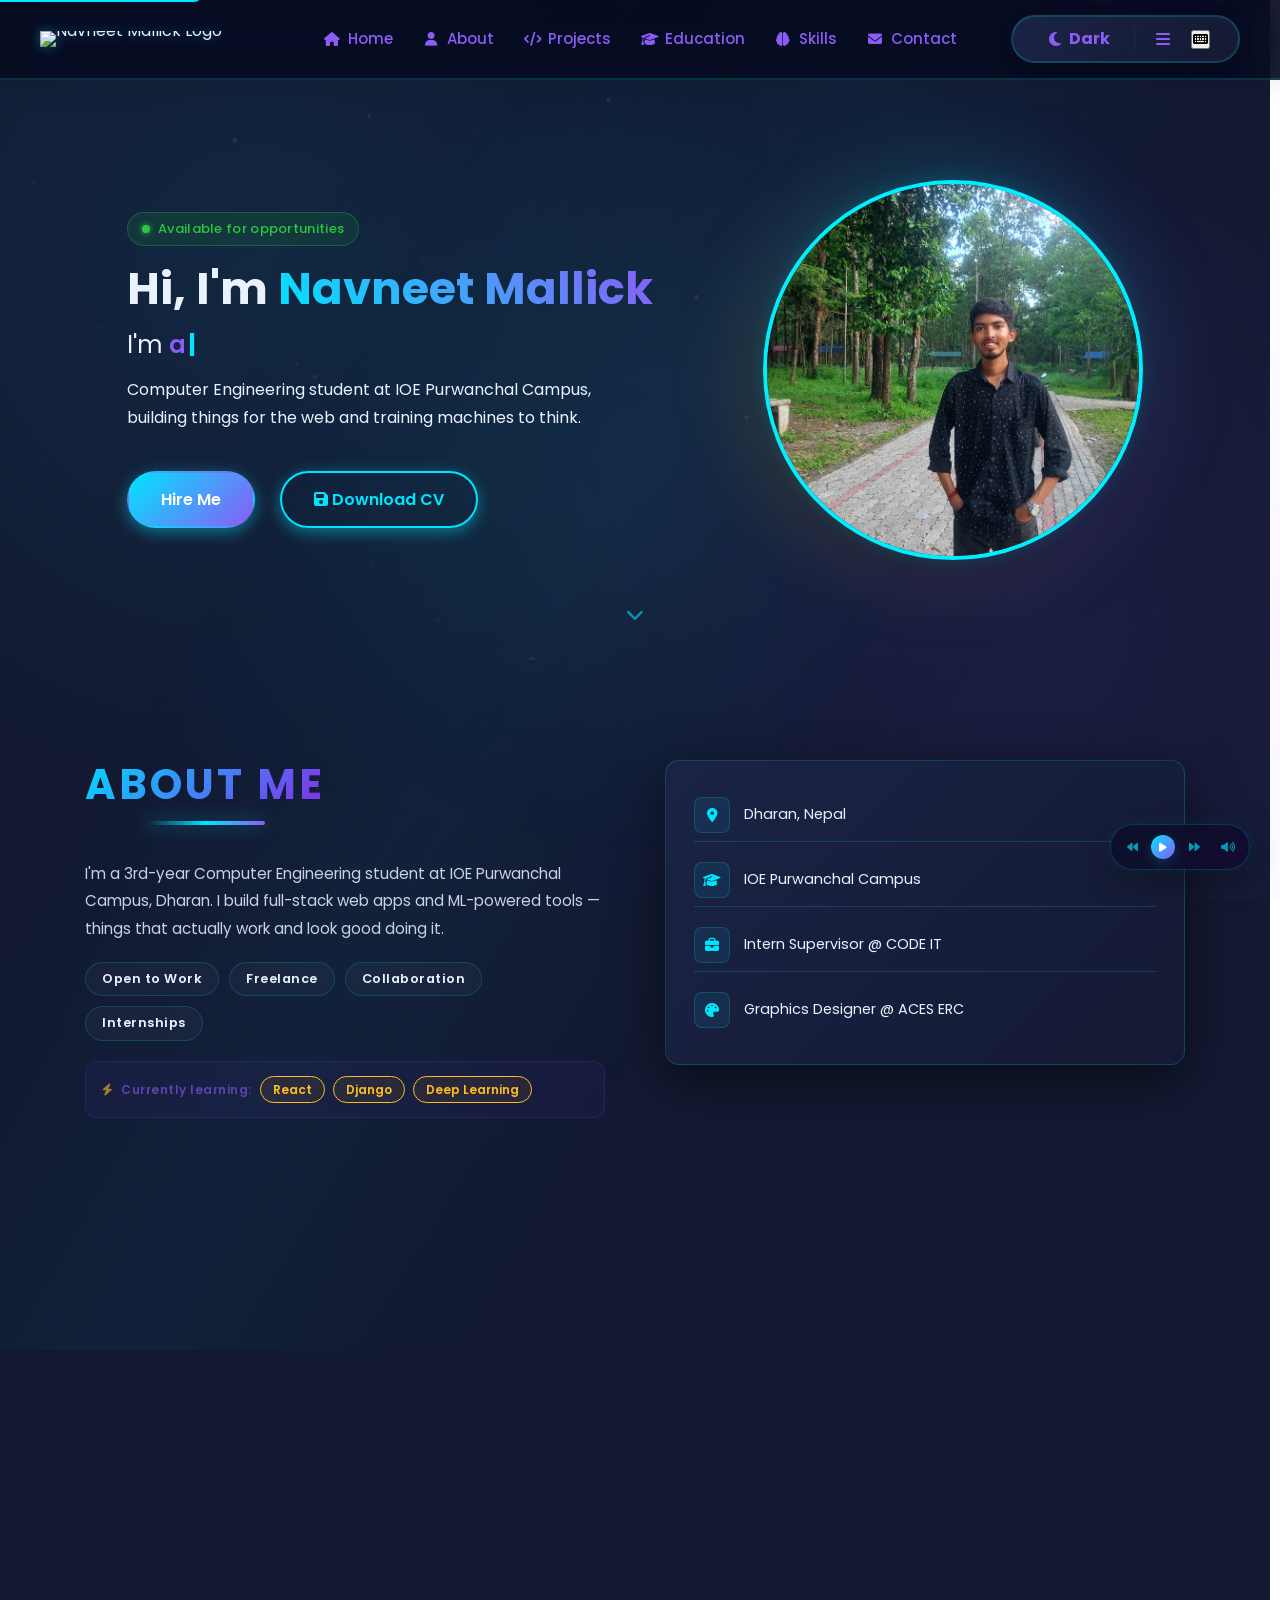
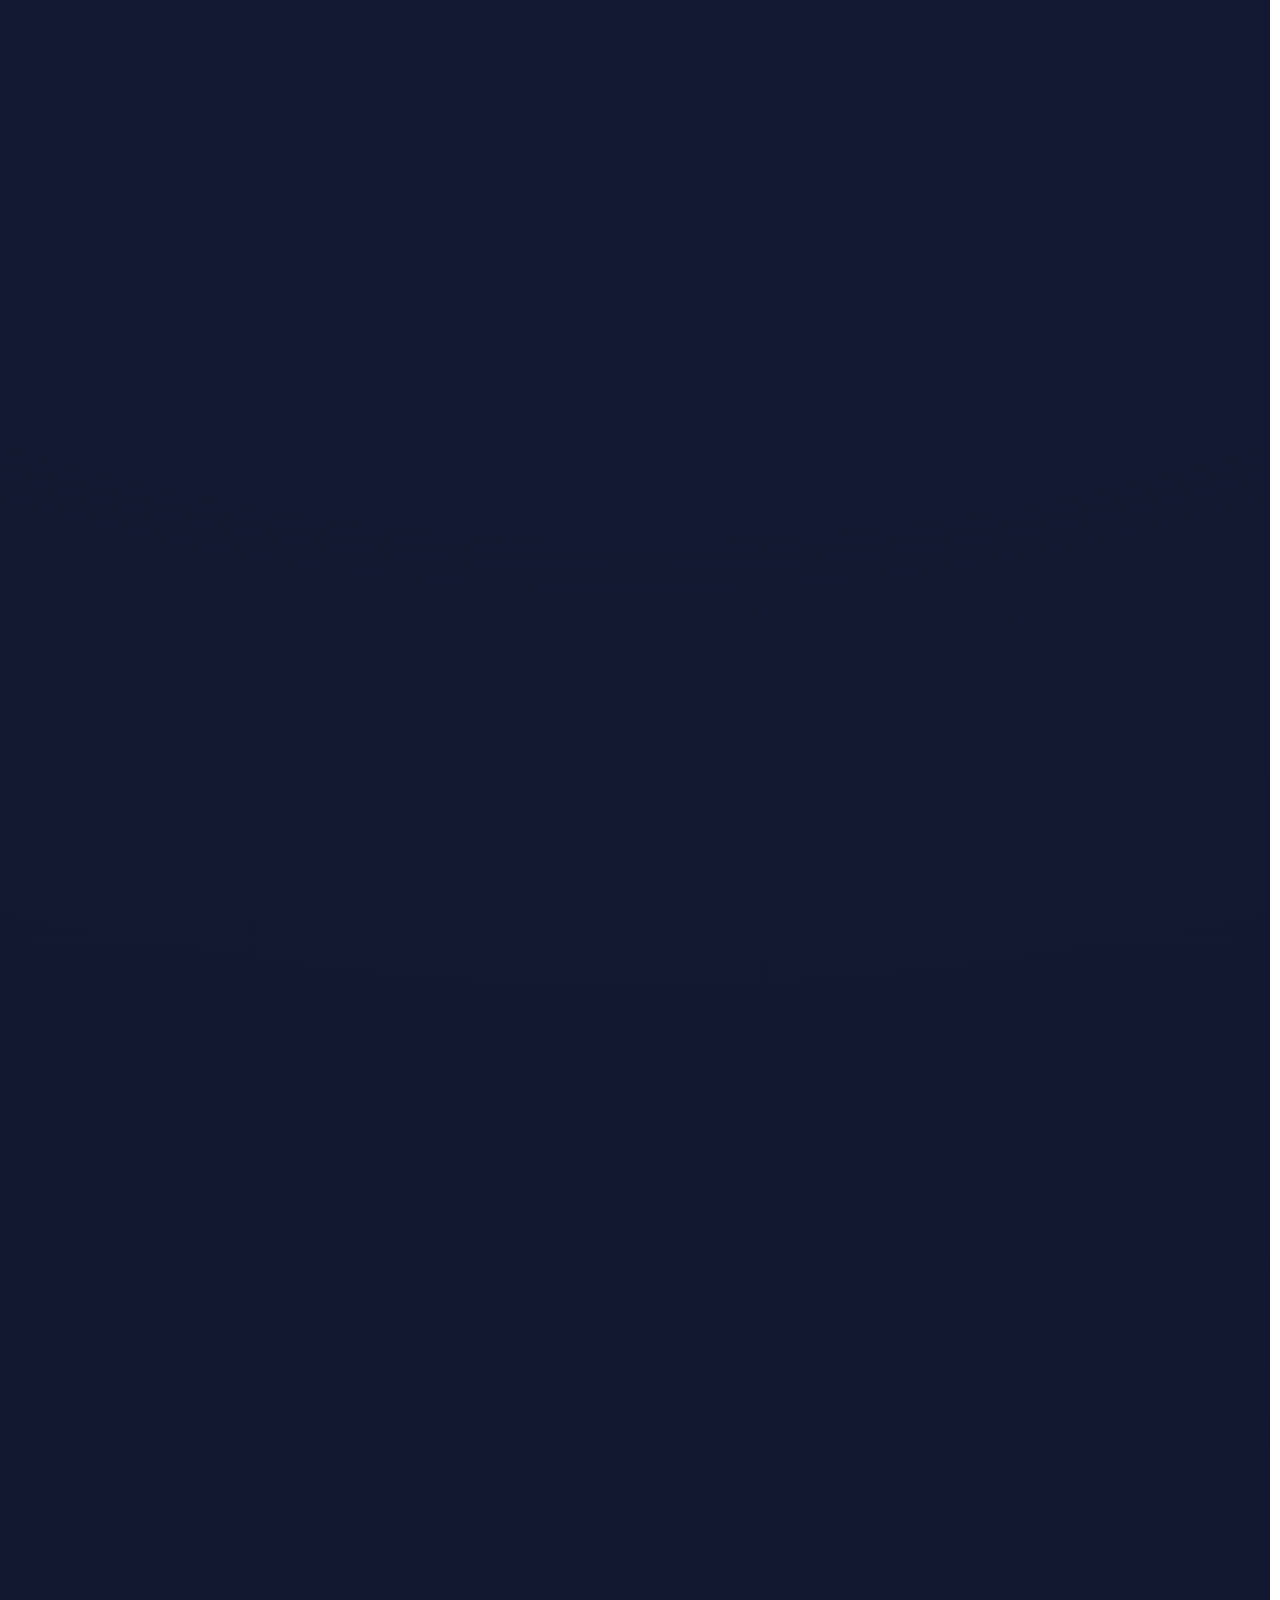
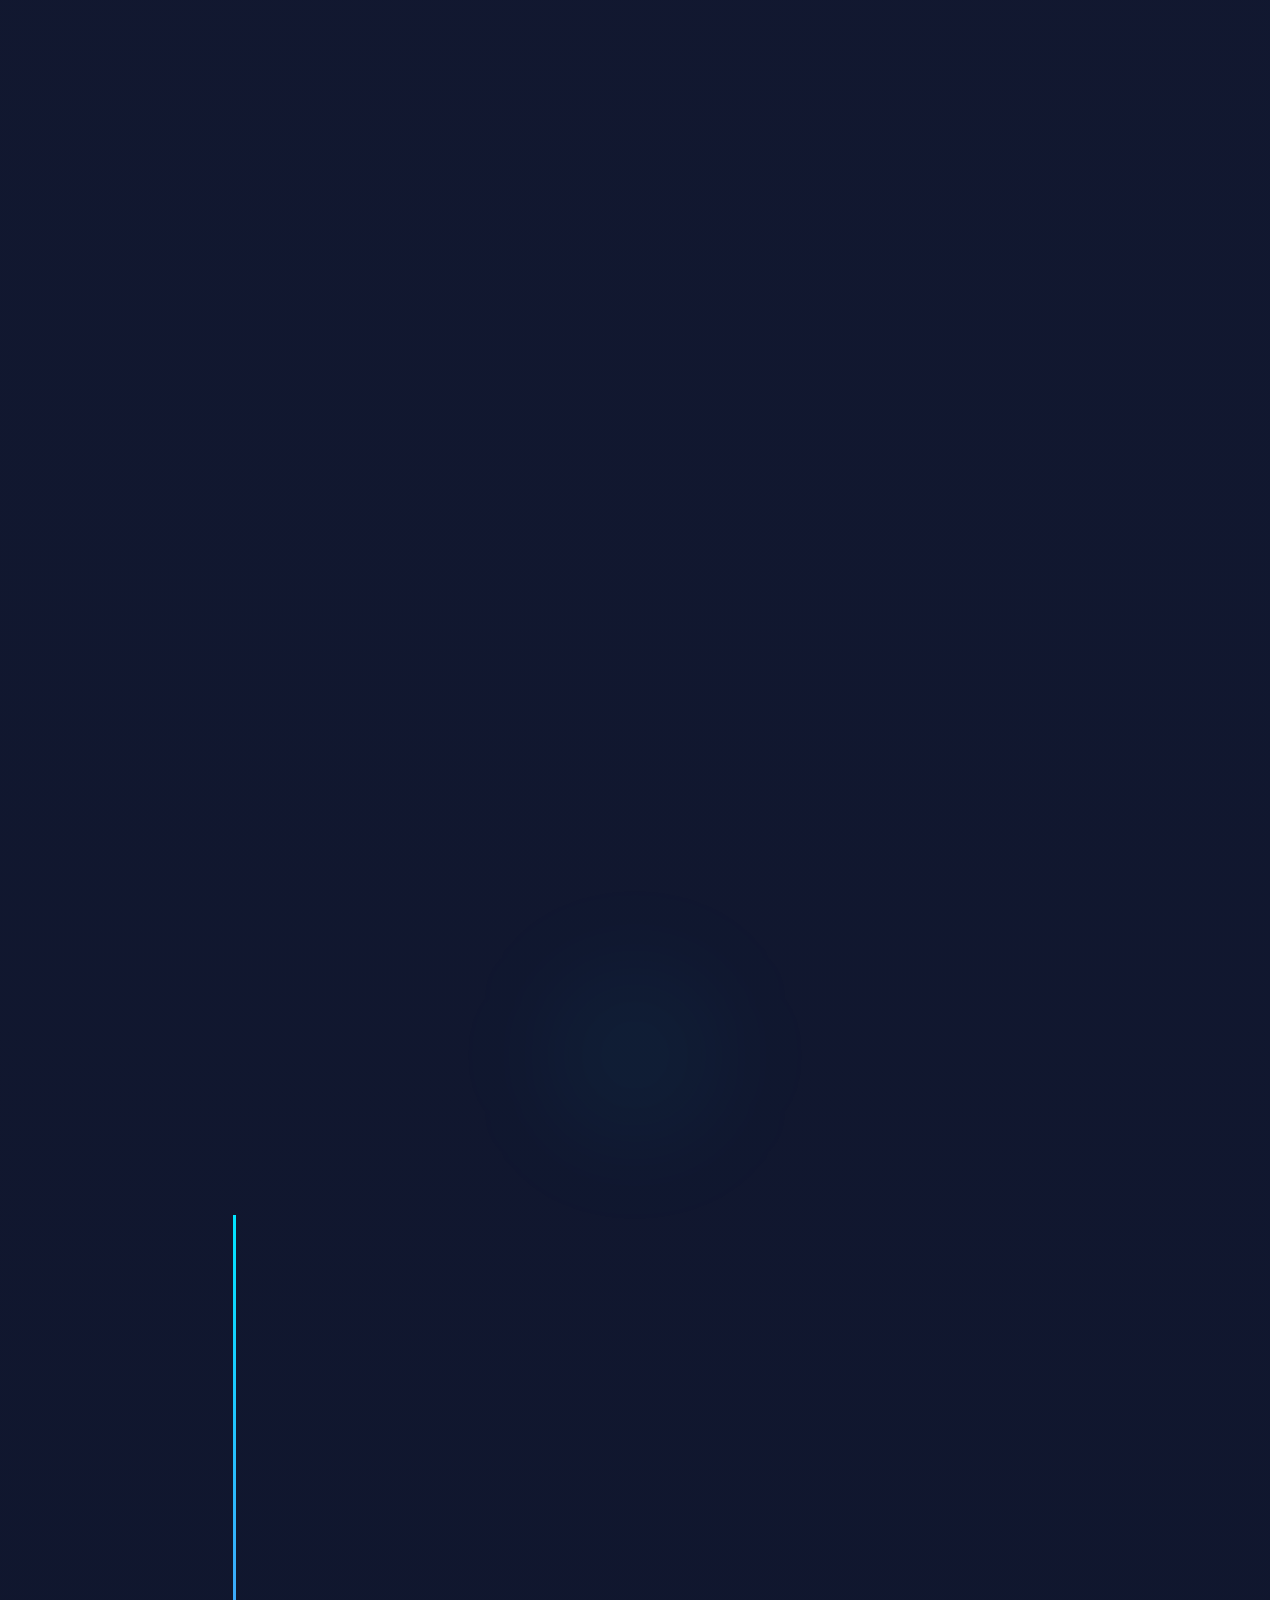
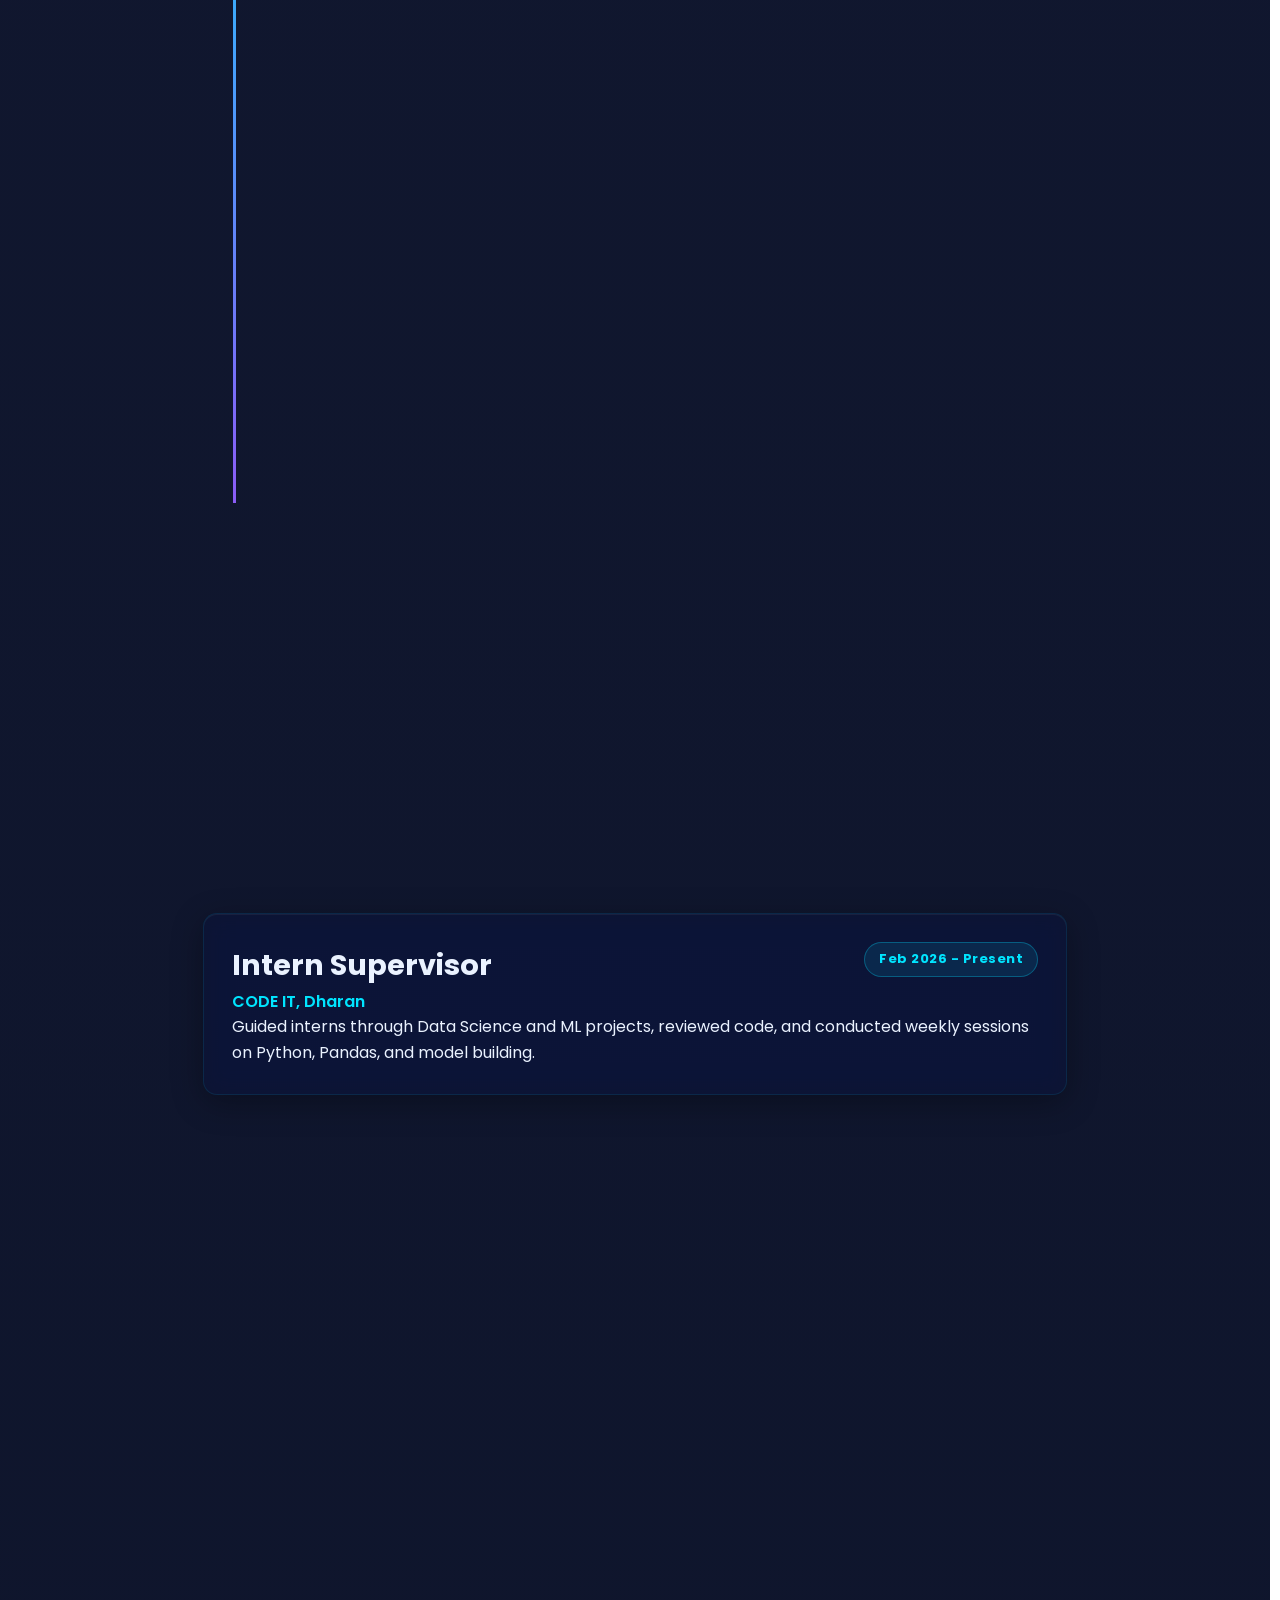
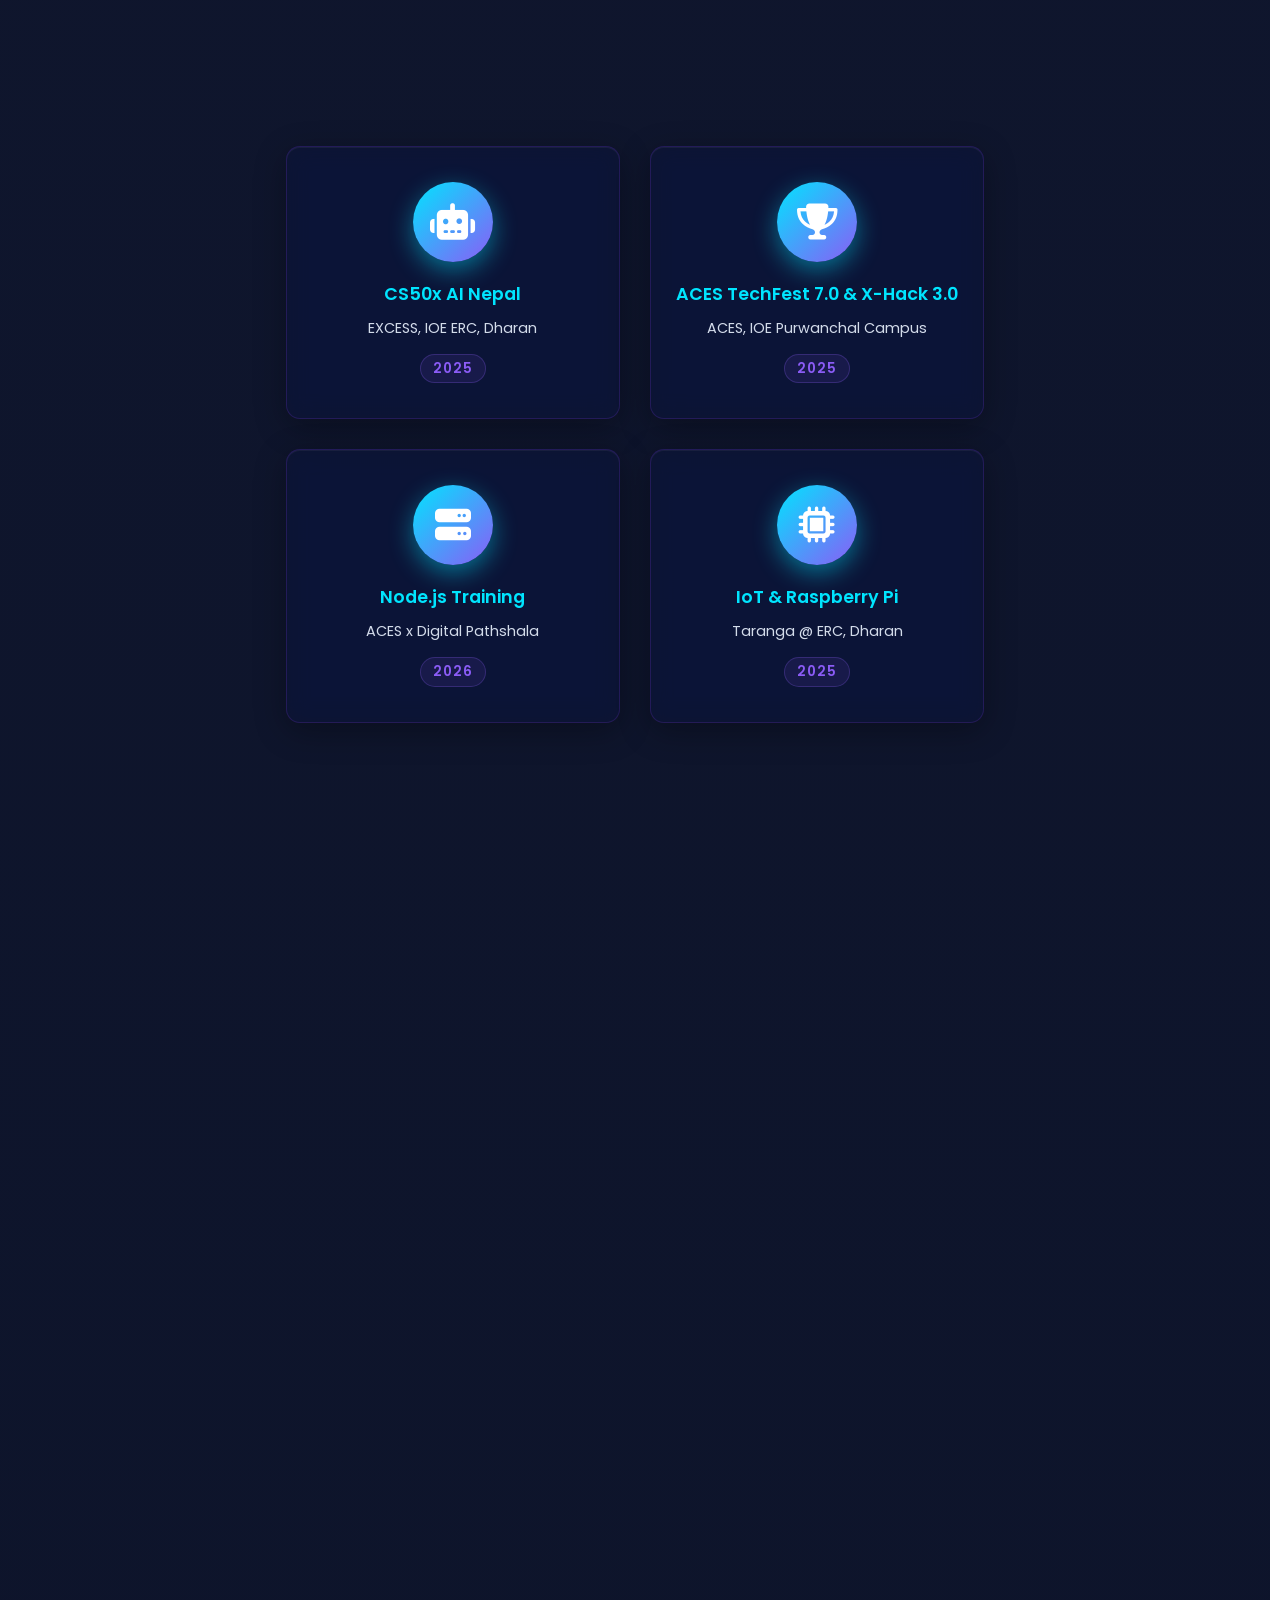
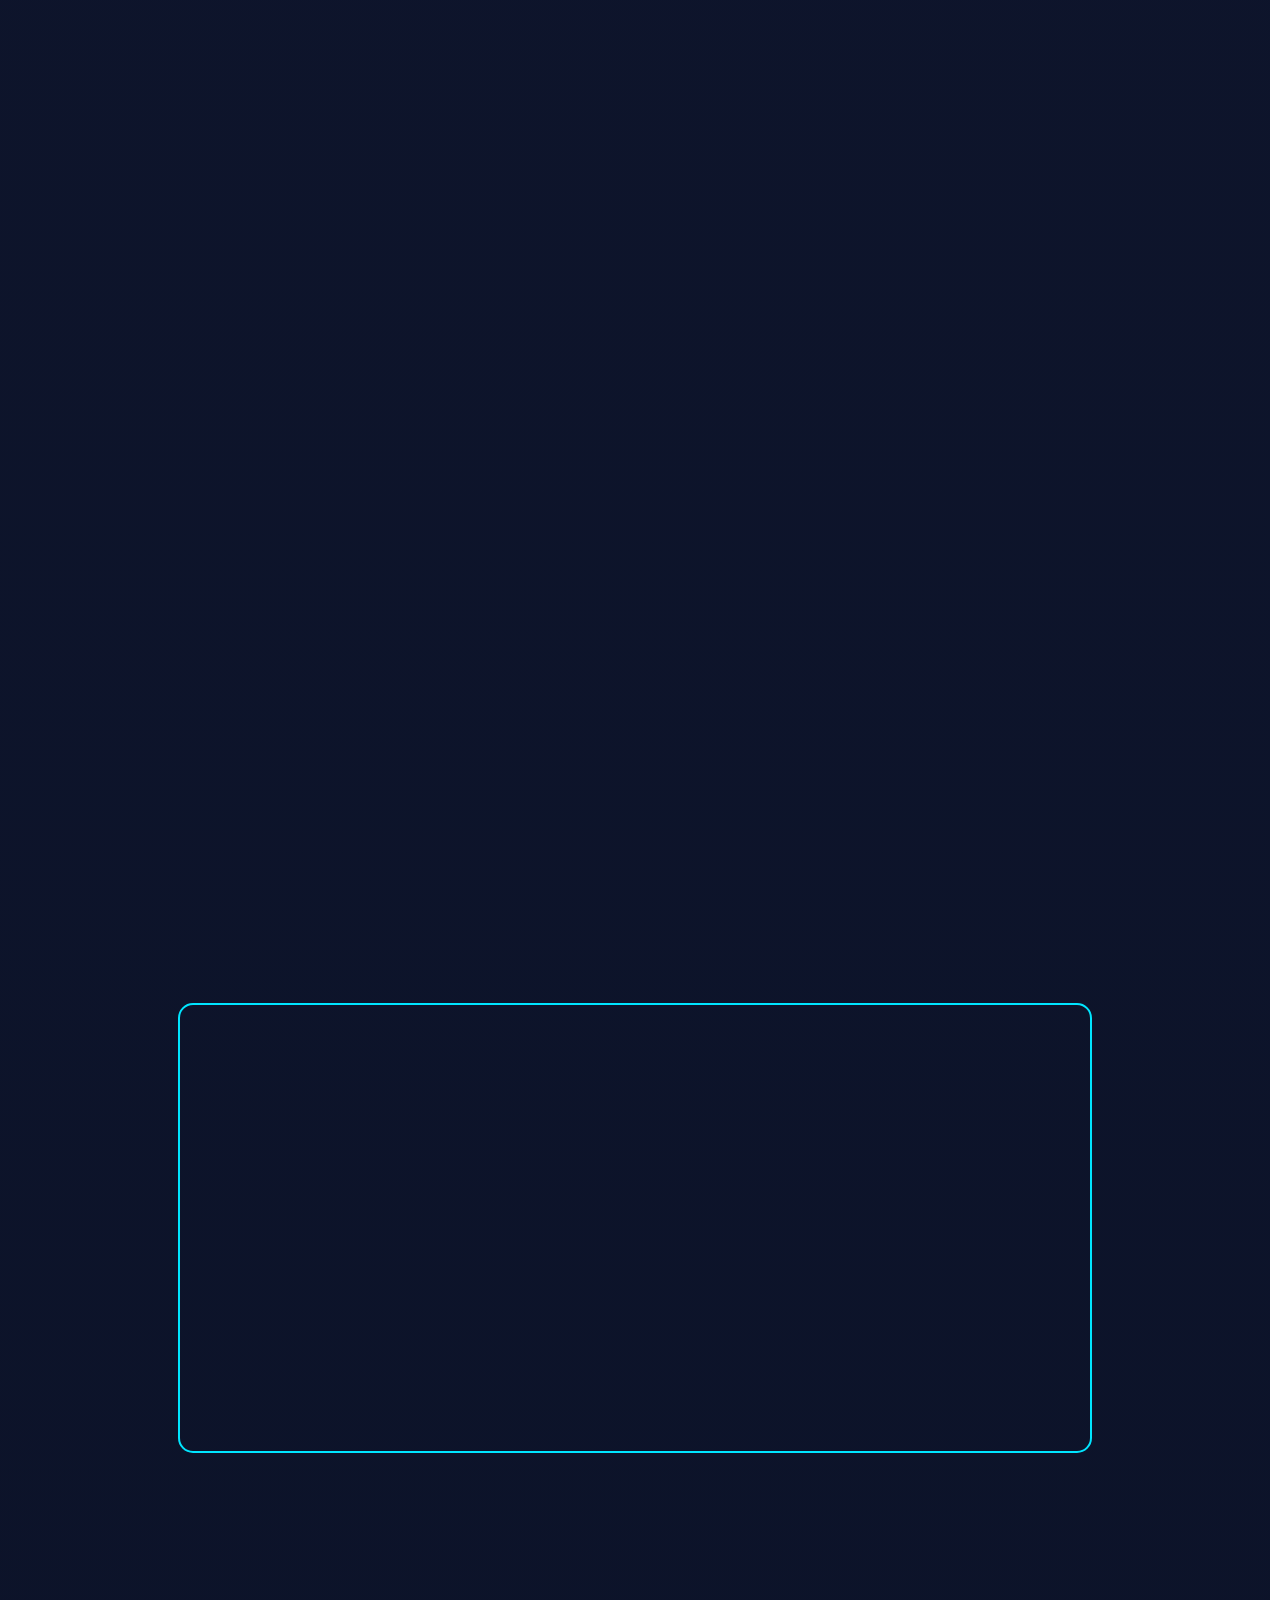
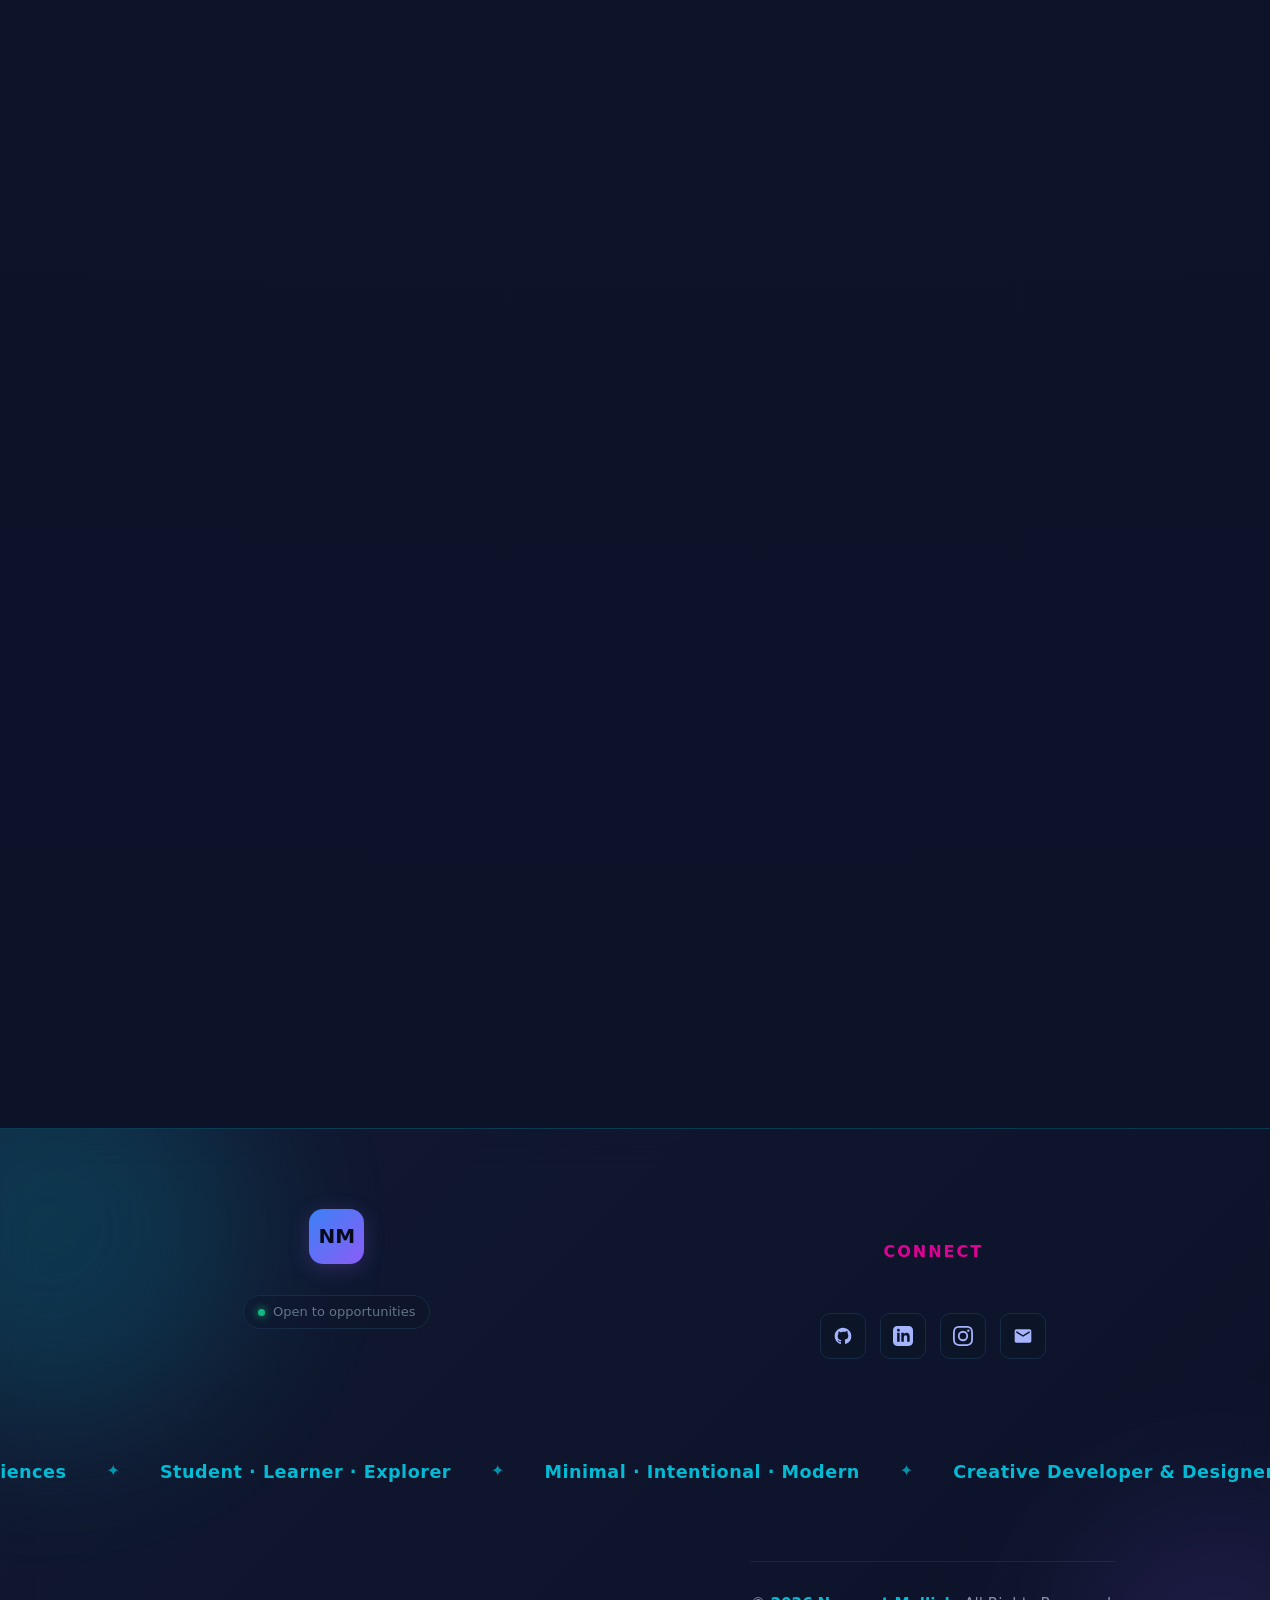
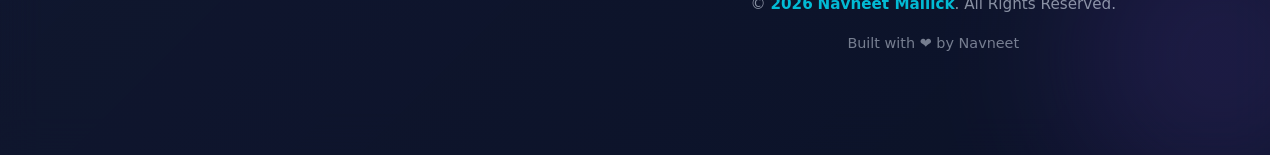
==== index.html @ f01e1340 "refactored" ====
<!DOCTYPE html>
<html lang="en">

<head>
  <meta charset="UTF-8">
  <meta name="viewport" content="width=device-width, initial-scale=1.0, maximum-scale=5.0, user-scalable=yes, viewport-fit=cover">

  <!-- Primary SEO -->
  <title>Navneet Mallick | Portfolio</title>
  <meta name="description" content="Navneet Mallick is a Computer Engineering student at IOE Purwanchal Campus specializing in Web Development, Machine Learning, and Data Science. Explore projects, skills, and experience.">
  <meta name="keywords" content="Navneet Mallick, Web Developer, Machine Learning Engineer, Data Science, Portfolio, Computer Engineering, Nepal, IOE, Python, JavaScript, Streamlit">
  <meta name="author" content="Navneet Mallick">
  <meta name="robots" content="index, follow">
  <link rel="canonical" href="https://navneetmallick.com.np/">

  <!-- Open Graph (Facebook, LinkedIn) -->
  <meta property="og:type" content="website">
  <meta property="og:url" content="https://navneetmallick.com.np/">
  <meta property="og:title" content="Navneet Mallick | Web Developer & ML Engineer">
  <meta property="og:description" content="Computer Engineering student specializing in Web Development, Machine Learning, and Data Science. Check out my projects and get in touch.">
  <meta property="og:image" content="https://navneetmallick.com.np/Assets/images/profile.jpg">
  <meta property="og:site_name" content="Navneet Mallick Portfolio">
  <meta property="og:locale" content="en_US">

  <!-- Twitter Card -->
  <meta name="twitter:card" content="summary_large_image">
  <meta name="twitter:title" content="Navneet Mallick | Web Developer & ML Engineer">
  <meta name="twitter:description" content="Computer Engineering student specializing in Web Development, Machine Learning, and Data Science.">
  <meta name="twitter:image" content="https://navneetmallick.com.np/Assets/images/profile.jpg">

  <!-- Favicon -->
  <link rel="icon" type="image/png" href="Assets/images/logo.png">
  <link rel="apple-touch-icon" href="Assets/images/logo.png">
  <meta name="theme-color" content="#0a0e27">

  <!-- JSON-LD Structured Data -->
  <script type="application/ld+json">
  {
    "@context": "https://schema.org",
    "@type": "Person",
    "name": "Navneet Mallick",
    "url": "https://navneetmallick.com.np/",
    "image": "https://navneetmallick.com.np/Assets/images/profile.jpg",
    "jobTitle": "Computer Engineering Student & Web Developer",
    "description": "Computer Engineering student at IOE Purwanchal Campus specializing in Web Development, Machine Learning, and Data Science.",
    "sameAs": [
      "https://github.com/Navneet-Mallick/",
      "https://www.linkedin.com/in/navneet-mallick-313829279",
      "https://www.instagram.com/navneet_nm07"
    ],
    "knowsAbout": ["Web Development", "Machine Learning", "Data Science", "Python", "JavaScript"]
  }
  </script>

  <!-- External Styles & Fonts -->
  <!-- Font preloading for faster render -->
  <link rel="preconnect" href="https://fonts.googleapis.com">
  <link rel="preconnect" href="https://fonts.gstatic.com" crossorigin>
  <link rel="preload" href="https://fonts.googleapis.com/css2?family=Poppins:wght@300;400;600;700&display=swap" as="style" onload="this.onload=null;this.rel='stylesheet'">
  <noscript><link href="https://fonts.googleapis.com/css2?family=Poppins:wght@300;400;600;700&display=swap" rel="stylesheet"></noscript>
  <link rel="stylesheet" href="https://cdnjs.cloudflare.com/ajax/libs/font-awesome/6.5.0/css/all.min.css">
  <link rel="stylesheet" href="CSS/style.css">
  <link rel="stylesheet" href="CSS/loading-screen.css">
  <link rel="stylesheet" href="CSS/shortcuts.css">

  <!-- Lazy-loaded CSS (will be loaded on demand):
       - CSS/advanced-effects.css
       - CSS/welcome.css
  -->

  <!-- Ensure boot overlay is visible on mobile - inline critical CSS -->
  <style>
    /* Boot overlay — JS controls visibility, CSS just sets initial state */
    #boot-overlay {
      display: flex;
      position: fixed;
      inset: 0;
      z-index: 999999;
    }
    #boot-overlay.boot-exit {
      pointer-events: none;
    }
    body.boot-active, html.boot-active {
      overflow: hidden !important;
      height: 100vh !important;
    }
    
    /* ═══════════════════════════════════════════════════════════════════
       FOOTER STYLING - COMPREHENSIVE & MODERN
       ═══════════════════════════════════════════════════════════════════ */
    
    #site-footer {
      position: relative;
      background: linear-gradient(135deg, rgba(20, 26, 51, 0.8), rgba(11, 18, 40, 0.9));
      backdrop-filter: blur(20px);
      border-top: 1px solid var(--border-color);
      padding: 80px 5% 40px;
      overflow: hidden;
      color: var(--text-color);
    }
    
    /* Footer Background Orbs */
    .footer-orb {
      position: absolute;
      border-radius: 50%;
      opacity: 0.15;
      filter: blur(80px);
      pointer-events: none;
    }
    
    .footer-orb-1 {
      width: 400px;
      height: 400px;
      background: var(--accent);
      top: -100px;
      left: -150px;
      animation: floatOrb 15s ease-in-out infinite;
    }
    
    .footer-orb-2 {
      width: 300px;
      height: 300px;
      background: var(--secondary);
      bottom: -50px;
      right: -100px;
      animation: floatOrb 20s ease-in-out infinite reverse;
    }
    
    @keyframes floatOrb {
      0%, 100% { transform: translate(0, 0); }
      50% { transform: translate(30px, -30px); }
    }
    
    /* Footer Top Section */
    .footer-top {
      display: grid;
      grid-template-columns: repeat(auto-fit, minmax(280px, 1fr));
      gap: 50px;
      margin-bottom: 60px;
      position: relative;
      z-index: 1;
    }
    
    /* Brand Block */
    .footer-brand {
      display: flex;
      flex-direction: column;
      gap: 15px;
    }
    
    .footer-logo {
      width: 60px;
      height: 60px;
      background: linear-gradient(135deg, var(--accent), var(--secondary));
      border-radius: 12px;
      display: flex;
      align-items: center;
      justify-content: center;
      font-weight: 700;
      font-size: 24px;
      color: #000;
      box-shadow: 0 8px 20px var(--accent-glow);
      transition: transform 0.3s ease, box-shadow 0.3s ease;
    }
    
    .footer-logo:hover {
      transform: translateY(-5px) rotate(5deg);
      box-shadow: 0 12px 30px var(--accent-glow);
    }
    
    .footer-name {
      font-size: 1.4rem;
      font-weight: 700;
      margin: 0;
      background: linear-gradient(135deg, var(--accent), var(--secondary));
      -webkit-background-clip: text;
      -webkit-text-fill-color: transparent;
      background-clip: text;
    }
    
    .footer-tagline {
      font-size: 0.95rem;
      color: rgba(234, 242, 255, 0.7);
      line-height: 1.6;
      margin: 0;
    }
    
    .footer-status {
      display: flex;
      align-items: center;
      gap: 10px;
      padding: 8px 16px;
      background: rgba(0, 229, 255, 0.05);
      border-radius: 50px;
      border: 1px solid rgba(0, 229, 255, 0.2);
      width: fit-content;
      font-size: 0.85rem;
      font-weight: 500;
    }
    
    .footer-status-dot {
      width: 8px;
      height: 8px;
      background: var(--accent);
      border-radius: 50%;
      animation: pulse 2s ease-in-out infinite;
    }
    
    @keyframes pulse {
      0%, 100% { opacity: 1; }
      50% { opacity: 0.5; }
    }
    
    /* Footer Navigation */
    .footer-nav {
      display: none;
    }
    
    .footer-connect {
      display: flex;
      flex-direction: column;
      gap: 15px;
    }
    
    .footer-nav-title {
      font-size: 0.9rem;
      font-weight: 700;
      letter-spacing: 1px;
      text-transform: uppercase;
      color: var(--accent);
      margin: 0 0 10px 0;
    }
    
    .footer-nav ul {
      list-style: none;
      padding: 0;
      margin: 0;
      display: flex;
      flex-direction: column;
      gap: 10px;
    }
    
    .footer-nav li a, .footer-connect a {
      display: flex;
      align-items: center;
      gap: 10px;
      color: rgba(234, 242, 255, 0.8);
      text-decoration: none;
      font-size: 0.95rem;
      transition: all 0.3s ease;
      padding: 8px 12px;
      border-radius: 8px;
    }
    
    .footer-nav li a:hover, .footer-connect a:hover {
      color: var(--accent);
      background: rgba(0, 229, 255, 0.1);
      padding-left: 16px;
    }
    
    .footer-nav li a i, .footer-connect a i {
      width: 20px;
      text-align: center;
    }
    
    .footer-social-btn i {
      width: auto;
      text-align: inherit;
    }
    
    /* Footer Social */
    .footer-social {
      display: flex;
      gap: 15px;
      flex-wrap: wrap;
      margin: 10px 0;
      align-items: center;
    }
    
    .footer-social-btn {
      display: flex;
      align-items: center;
      justify-content: center;
      padding: 0;
      background: linear-gradient(135deg, rgba(0, 229, 255, 0.1), rgba(139, 92, 246, 0.1));
      border: 1px solid rgba(0, 229, 255, 0.2);
      border-radius: 10px;
      color: var(--accent);
      text-decoration: none;
      font-size: 1.4rem;
      transition: all 0.3s ease;
      cursor: pointer;
      width: 50px;
      height: 50px;
    }
    
    .footer-social-btn i {
      display: flex;
      align-items: center;
      justify-content: center;
      font-size: 1.4rem;
    }
    
    .footer-social-btn span {
      display: none;
    }
    
    .footer-social-btn:hover {
      background: linear-gradient(135deg, var(--accent), var(--secondary));
      border-color: var(--accent);
      color: #000;
      transform: translateY(-3px);
      box-shadow: 0 8px 20px var(--accent-glow);
    }
    
    .footer-github:hover { box-shadow: 0 8px 20px rgba(0, 0, 0, 0.3); }
    .footer-linkedin:hover { box-shadow: 0 8px 20px rgba(37, 99, 235, 0.3); }
    .footer-instagram:hover { box-shadow: 0 8px 20px rgba(255, 79, 216, 0.3); }
    .footer-email:hover { box-shadow: 0 8px 20px var(--accent-glow); }
    
    /* CV Download Button */
    .footer-cv-btn {
      display: none;
    }
    
    /* Marquee Section */
    .footer-marquee-wrap {
      position: relative;
      margin: 40px 0;
      overflow: hidden;
      z-index: 1;
    }
    
    .footer-marquee-fade {
      position: absolute;
      top: 0;
      height: 100%;
      width: 100px;
      z-index: 10;
      pointer-events: none;
    }
    
    .footer-marquee-fade-left {
      left: 0;
      background: linear-gradient(90deg, rgba(7, 11, 31, 0.9), transparent);
    }
    
    .footer-marquee-fade-right {
      right: 0;
      background: linear-gradient(90deg, transparent, rgba(7, 11, 31, 0.9));
    }
    
    .footer-marquee-track {
      display: flex;
      gap: 40px;
      animation: marquee 20s linear infinite;
      white-space: nowrap;
      padding: 20px 0;
    }
    
    @keyframes marquee {
      0% { transform: translateX(0); }
      100% { transform: translateX(-50%); }
    }
    
    .footer-marquee-word {
      font-size: 1.1rem;
      font-weight: 600;
      color: rgba(0, 229, 255, 0.8);
      letter-spacing: 0.5px;
    }
    
    .footer-marquee-dot {
      color: var(--accent);
      opacity: 0.6;
    }
    
    /* Footer Bottom */
    .footer-bottom {
      position: relative;
      z-index: 1;
      border-top: 1px solid rgba(0, 229, 255, 0.1);
      padding-top: 30px;
      display: flex;
      flex-direction: column;
      gap: 15px;
    }
    
    .footer-copy {
      margin: 0;
      color: rgba(234, 242, 255, 0.7);
      font-size: 0.95rem;
      text-align: center;
    }
    
    .footer-accent {
      color: var(--accent);
      font-weight: 600;
    }
    
    .footer-made {
      margin: 0;
      color: rgba(234, 242, 255, 0.6);
      font-size: 0.9rem;
      text-align: center;
    }
    
    .footer-heart {
      color: var(--tertiary);
      animation: heartbeat 1.5s ease-in-out infinite;
    }
    
    @keyframes heartbeat {
      0%, 100% { transform: scale(1); }
      50% { transform: scale(1.2); }
    }
    
    /* Responsive Footer */
    @media (max-width: 768px) {
      #site-footer {
        padding: 60px 3% 30px;
      }
      
      .footer-top {
        grid-template-columns: 1fr;
        gap: 40px;
      }
      
      .footer-marquee-track {
        gap: 30px;
      }
      
      .footer-marquee-word {
        font-size: 0.95rem;
      }
      
      .footer-name {
        font-size: 1.2rem;
      }
    }
    
    @media (max-width: 600px) {
      #site-footer {
        padding: 40px 2% 20px;
      }
      
      .footer-logo {
        width: 50px;
        height: 50px;
        font-size: 20px;
      }
      
      .footer-name {
        font-size: 1.1rem;
      }
      
      .footer-tagline {
        font-size: 0.85rem;
      }
      
      .footer-marquee-fade {
        width: 60px;
      }
      
      .footer-marquee-word {
        font-size: 0.85rem;
      }
      
      .footer-social-btn {
        padding: 10px;
        width: 40px;
        height: 40px;
        font-size: 0.9rem;
      }
      
      .footer-bottom {
        gap: 12px;
      }
    }
  </style>

  <!-- Immediate boot overlay initialization -->
  <script>
    // Add boot-active class immediately to prevent flash
    document.documentElement.classList.add('boot-active');
    if (document.body) {
      document.body.classList.add('boot-active');
    } else {
      document.addEventListener('DOMContentLoaded', function() {
        if (document.body) document.body.classList.add('boot-active');
      }, { once: true });
    }
    
    // Ensure boot overlay is visible as soon as DOM is ready
    if (document.readyState === 'loading') {
      document.addEventListener('DOMContentLoaded', function() {
        const overlay = document.getElementById('boot-overlay');
        if (overlay) {
          overlay.style.display = 'flex';
          overlay.style.opacity = '1';
          document.body.classList.add('boot-active');
        }
      });
    }
  </script>

  <!-- Immediate mobile optimization -->
  <script>
    (function() {
      const isMobile = /Android|webOS|iPhone|iPad|iPod|BlackBerry|IEMobile|Opera Mini/i.test(navigator.userAgent) || window.innerWidth <= 900;
      
      if (isMobile) {
        // Add mobile class immediately
        document.documentElement.classList.add('mobile-optimized');
        document.body?.classList.add('mobile-device');
        
        // Inject critical mobile optimizations
        const style = document.createElement('style');
        style.id = 'critical-mobile-opt';
        style.textContent = `
          /* Critical mobile optimizations - loaded immediately */
          @media (max-width: 900px) {
            * { 
              -webkit-tap-highlight-color: transparent;
              will-change: auto !important;
            }
            .scanlines, #matrix-canvas, .cursor-dot, .cursor-ring, 
            #spotlight, .particles, #particles, #hero-canvas {
              display: none !important;
            }
            .reveal { 
              opacity: 1 !important; 
              transform: none !important; 
            }
            * { 
              backdrop-filter: none !important; 
              -webkit-backdrop-filter: none !important; 
            }
            .terminal-intro-section {
              padding: 0 !important;
              margin: 0 !important;
            }
            .terminal-card, .terminal {
              border-radius: 0 !important;
              width: 100% !important;
              max-width: 100% !important;
            }
          }
        `;
        document.head.appendChild(style);
        
        // Disable smooth scroll on mobile for better performance
        document.documentElement.style.scrollBehavior = 'auto';
      }
    })();
  </script>
</head>

<body>

<!-- Skip to Main Content Link (Accessibility) -->
<a href="#home" class="skip-link">Skip to main content</a>

<noscript>
  <div style="position:fixed;inset:0;background:#070b1f;color:#eaf2ff;display:flex;flex-direction:column;align-items:center;justify-content:center;font-family:sans-serif;text-align:center;padding:20px;z-index:999999;">
    <h1 style="color:#00e5ff;font-size:2rem;margin-bottom:16px;">Navneet Mallick — Portfolio</h1>
    <p style="opacity:0.8;max-width:400px;line-height:1.6;">This portfolio requires JavaScript to run. Please enable JavaScript in your browser to view the full experience.</p>
    <a href="mailto:navneetmallick092@gmail.com" style="margin-top:24px;color:#00e5ff;">navneetmallick092@gmail.com</a>
  </div>
</noscript>

<!-- Scroll Progress Bar -->
<div id="scroll-progress"></div>

<!-- Boot Overlay - Professional Loading Screen -->
<div id="boot-overlay">
  <div class="boot-background">
    <div class="boot-gradient-1"></div>
    <div class="boot-gradient-2"></div>
  </div>
  
  <div class="boot-content">
    <!-- Animated Logo -->
    <div class="boot-logo-container">
      <div class="boot-logo">
        <span class="boot-logo-text">NM</span>
        <div class="boot-logo-ring"></div>
      </div>
    </div>
    
    <!-- Title -->
    <div class="boot-title">
      <h1>Navneet Mallick</h1>
      <p class="boot-subtitle">Portfolio</p>
    </div>
    
    <!-- Loading Messages -->
    <div class="boot-messages">
      <div class="boot-text" id="boot-text"></div>
    </div>
    
    <!-- Progress Bar -->
    <div class="boot-progress-container">
      <div class="boot-progress-bar">
        <div class="boot-progress-fill" id="boot-bar"></div>
        <div class="boot-progress-glow"></div>
      </div>
      <div class="boot-percent" id="boot-percent">0%</div>
    </div>
    
    <!-- Status -->
    <div class="boot-status">
      <p class="boot-hint">Loading your experience...</p>
    </div>
  </div>
  
  <!-- Animated Particles Background -->
  <div class="boot-particles">
    <div class="boot-particle"></div>
    <div class="boot-particle"></div>
    <div class="boot-particle"></div>
    <div class="boot-particle"></div>
    <div class="boot-particle"></div>
  </div>
</div>

<!-- Floating Particles -->
<div class="particles" id="particles"></div>

<!-- Optimized Music Player -->
<div id="music-player" class="music-player" data-mode="eagles" data-playing="false" aria-label="Music player">
  <div id="music-track-name" class="music-track-name">Eagles — Hotel California</div>
  <button id="music-prev" class="music-control-btn" aria-label="Previous track" title="Previous Track">
    <i class="fas fa-backward"></i>
  </button>
  <button id="music-toggle" class="music-btn" aria-label="Toggle music" title="Play/Pause">
    <i class="fas fa-play"></i>
  </button>
  <button id="music-next" class="music-control-btn" aria-label="Next track" title="Next Track">
    <i class="fas fa-forward"></i>
  </button>
  <div class="music-volume-container">
    <button id="music-volume-btn" class="music-control-btn" aria-label="Mute/Unmute" title="Volume">
      <i class="fas fa-volume-up"></i>
    </button>
    <input id="music-volume" class="music-volume-slider" type="range" min="0" max="1" step="0.05" value="0.6" aria-label="Volume">
  </div>
</div>

<!-- Toast Notifications -->
<div id="toast-container"></div>

<!-- Back to Top -->
<button id="back-to-top" aria-label="Back to top">
  <i class="fas fa-arrow-up"></i>
</button>

<!-- Mobile Shortcuts Button (visible only on mobile) -->
<button id="mobile-shortcuts-btn" onclick="window.showShortcuts && window.showShortcuts()" aria-label="Show shortcuts" title="Shortcuts">
  <i class="fas fa-keyboard"></i>
</button>

<!-- Mobile Game Button (visible only on desktop) -->
<button id="mobile-game-btn" onclick="window.openRunnerGame && window.openRunnerGame()" aria-label="Play a game" title="Play a Game" class="game-btn">
  <i class="fas fa-gamepad"></i>
</button>

<header>
    <nav class="navbar">
        <div class="logo-container">
            <a href="#home" >
                <img src="Assets/images/image.png" alt="Navneet Mallick Logo" id="nav-logo-img" loading="lazy">
            </a>
        </div>

        <ul class="nav-links">
            <li><a href="#home"><i class="fas fa-home"></i> Home</a></li>
            <li><a href="#about"><i class="fas fa-user"></i> About</a></li>
            <li><a href="#projects"><i class="fas fa-code"></i> Projects</a></li>
            <li><a href="#education"><i class="fas fa-graduation-cap"></i> Education</a></li>
            <li><a href="#skills"><i class="fas fa-brain"></i> Skills</a></li>
            <li><a href="#contact"><i class="fas fa-envelope"></i> Contact</a></li>
        </ul>

        <div class="nav-wrapper">
            <div id="nav-actions-box">
                <div id="theme-btn">
                    <i id="theme-icon" class="fas fa-moon"></i>
                    <span id="theme-text">Dark</span>
                </div>
                <div class="divider"></div>
                <div id="hamburger-wrap">
                    <i class="fas fa-bars"></i>
                </div>
                <button id="shortcuts-hint" title="Keyboard shortcuts" aria-label="Keyboard shortcuts" class="shortcuts-btn"><i class="fas fa-keyboard"></i></button>
            </div>

            <div id="nav-dropdown">
                <div class="dropdown-header">NAVIGATE</div>
                <a href="#home"><i class="fas fa-home"></i> Home</a>
                <a href="#about"><i class="fas fa-user"></i> About</a>
                <a href="#projects"><i class="fas fa-code"></i> Projects</a>
                <a href="#skills"><i class="fas fa-brain"></i> Skills</a>
                <a href="#contact"><i class="fas fa-envelope"></i> Contact</a>
                <div class="dropdown-divider"></div>
                <div class="dropdown-header">MORE</div>
                <a href="#experience"><i class="fas fa-briefcase"></i> Experience</a>
                <a href="#education"><i class="fas fa-graduation-cap"></i> Education</a>
                <a href="#certifications"><i class="fas fa-certificate"></i> Certifications</a>
                <a href="#testimonials"><i class="fas fa-quote-left"></i> Testimonials</a>
                <a href="#github-stats"><i class="fab fa-github"></i> GitHub Stats</a>
                <a href="./Assets/Navneet _CV.pdf" download><i class="fas fa-download"></i> Download CV</a>
                <div class="dropdown-divider"></div>
                <a href="#" id="open-game-btn" onclick="openRunnerGame(); return false;"><i class="fas fa-gamepad"></i> Play a Game</a>
                <div class="dropdown-divider"></div>
                <div class="dropdown-header">SOCIALS</div>
                <a href="https://github.com/Navneet-Mallick/" target="_blank" rel="noopener noreferrer"><i class="fab fa-github"></i> GitHub</a>
                <a href="https://www.linkedin.com/in/navneet-mallick-313829279" target="_blank" rel="noopener noreferrer"><i class="fab fa-linkedin"></i> LinkedIn</a>
                <a href="https://www.instagram.com/navneet_nm07" target="_blank" rel="noopener noreferrer"><i class="fab fa-instagram"></i> Instagram</a>
            </div>
        </div>
    </nav>
</header>

<section id="home" class="hero">
    <canvas id="hero-canvas" class="hero-canvas"></canvas>
    <div class="hero-left">
      <div class="availability-badge">
        <span class="avail-dot"></span> Available for opportunities
      </div>
      <h1>Hi, I'm <span data-text="Navneet Mallick">Navneet Mallick</span></h1>
      <p style="font-size: 1.5rem; margin: 10px 0; height: 1.6em;">
        I'm <span id="typing-text" style="color: var(--secondary); font-weight: 600;"></span><span class="cursor">|</span>
      </p>
      <p class="hero-bio">Computer Engineering student at IOE Purwanchal Campus, building things for the web and training machines to think.</p>
      <div class="hero-buttons">
        <a href="#contact" class="btn">Hire Me</a>
        <a href="./Assets/Navneet _CV.pdf" class="btn btn-cv download-cv-btn" download>
          <i class="fas fa-save"></i> Download CV
        </a>
        <span class="resume-status-inline" style="font-size: 10px; color: var(--accent); opacity: 0; margin-left:10px;"></span>
      </div>
    </div>
    <div class="hero-right">
        <img class="pp-img" src="Assets/images/profile.jpg" alt="Navneet Mallick" loading="lazy">
    </div>
    <a href="#terminal-intro" class="scroll-indicator" aria-label="Scroll down">
      <i class="fas fa-chevron-down"></i>
    </a>
</section>


<section id="about" class="about-section reveal">
  <div class="about-grid">
    <div class="about-text">
      <h2 class="section-title" style="text-align:left; width:auto; margin-top:0;">About Me</h2>
      <p>I'm a 3rd-year Computer Engineering student at IOE Purwanchal Campus, Dharan. I build full-stack web apps and ML-powered tools &mdash; things that actually work and look good doing it.</p>
      <div class="about-tags">
        <span>Open to Work</span>
        <span>Freelance</span>
        <span>Collaboration</span>
        <span>Internships</span>
      </div>
      <div class="currently-learning">
        <span class="learning-label"><i class="fas fa-bolt"></i> Currently learning:</span>
        <span class="learning-item">React</span>
        <span class="learning-item">Django</span>
        <span class="learning-item">Deep Learning</span>
      </div>
    </div>
    <div class="about-info">
      <div class="about-info-item">
        <i class="fas fa-map-marker-alt"></i>
        <span>Dharan, Nepal</span>
      </div>
      <div class="about-info-item">
        <i class="fas fa-graduation-cap"></i>
        <span>IOE Purwanchal Campus</span>
      </div>
      <div class="about-info-item">
        <i class="fas fa-briefcase"></i>
        <span>Intern Supervisor @ CODE IT</span>
      </div>
         <div class="about-info-item">
        <i class="fas fa-palette"></i>
        <span>Graphics Designer @ ACES ERC</span>
      </div>
      <!-- <div class="about-info-item">
        <i class="fas fa-envelope"></i>
        <a href="mailto:navneetmallick092@gmail.com">navneetmallick092@gmail.com</a>
      </div>
      <div class="about-info-item">
        <i class="fab fa-github"></i>
        <a href="https://github.com/Navneet-Mallick/" target="_blank" rel="noopener noreferrer">github.com/Navneet-Mallick</a>
      </div>
      <div class="about-info-item">
        <i class="fab fa-linkedin"></i>
        <a href="https://www.linkedin.com/in/navneet-mallick-313829279" target="_blank" rel="noopener noreferrer">linkedin.com/in/navneet-mallick</a>
      </div> -->
    </div>
  </div>
</section>

<section id="terminal-intro" class="terminal-intro-section reveal">
  <div class="terminal-card-wrapper">
    <div class="terminal-card">
      <div class="terminal">
        <div class="terminal-header">
          <span class="t-btn t-red"></span>
          <span class="t-btn t-yellow"></span>
          <span class="t-btn t-green"></span>
          <span class="terminal-title">navneet@portfolio ~ bash</span>
        </div>
        <div class="terminal-body" id="terminal-body"></div>
      </div>
    </div>
  </div>
</section>
<!-- Stats Counter -->
<section id="stats" class="stats-section reveal">
  <div class="stats-grid">
    <div class="stat-card">
      <i class="fas fa-code"></i>
      <span class="stat-number" data-target="7"data-suffix="+">0+</span>
      <p>Projects Built</p>
    </div>
    <div class="stat-card">
      <i class="fas fa-briefcase"></i>
      <span class="stat-number" data-target="2" data-suffix="+">0+</span>
      <p>Roles Held</p>
    </div>
    <div class="stat-card">
       <i class="fas fa-code-branch"></i>

      <span class="stat-number" data-target="650" data-suffix="+">0+</span>
      <p>GitHub Commits</p>
    </div>
    <div class="stat-card">
      <i class="fas fa-certificate"></i>
      <span class="stat-number" data-target="4" data-suffix="+">0+</span>
      <p>Certifications</p>
    </div>
  </div>
</section>

<section id="projects" class="reveal" style="padding: 40px 0;">

  <h2 class="section-title">Projects</h2>

  <!-- Project Filter Tabs -->
  <div class="project-tabs">
    <button class="project-tab active" data-filter="all">
      <i class="fas fa-th"></i> All
    </button>
    <button class="project-tab" data-filter="web">
      <i class="fas fa-globe"></i> Web
    </button>
    <button class="project-tab" data-filter="ml">
      <i class="fas fa-brain"></i> ML / DS
    </button>
    <button class="project-tab" data-filter="cpp">
      <i class="fas fa-code"></i> C / C++
    </button>
  </div>

  <!-- All Projects in one container -->
  <div class="project-container" id="projects-grid" style="
    display: grid;
    grid-template-columns: repeat(auto-fill, minmax(min(280px, 100%), 1fr));
    gap: 24px;
    padding: 20px 5%;
    width: 100%;
    box-sizing: border-box;
  ">

    <!-- ML/DS -->
    <div class="project-card" data-category="ml" style="
      position: relative;
      border-radius: var(--radius, 12px);
      overflow: hidden;
      height: 280px;
      box-shadow: var(--shadow);
      cursor: pointer;
      border: 2px solid var(--border-color);
      transition: transform .4s cubic-bezier(.4,0,.2,1), box-shadow .4s;
      box-sizing: border-box;
    ">
      <img src="https://img.freepik.com/premium-vector/movie-theater-signboard-blue_34230-295.jpg" alt="Movie Recommender" loading="lazy" style="width:100%;height:100%;object-fit:cover;display:block;">
      <span class="project-featured-badge">Featured</span>
      <div class="overlay" style="
        position: absolute;
        top: 0; left: 0;
        width: 100%; height: 100%;
        background: linear-gradient(to top, rgba(5,8,20,.97) 0%, rgba(5,8,20,.7) 45%, rgba(5,8,20,.1) 100%);
        display: flex;
        flex-direction: column;
        justify-content: flex-end;
        align-items: center;
        opacity: 1;
        color: #fff;
        text-align: center;
        padding: 20px;
        box-sizing: border-box;
        pointer-events: none;
        z-index: 10;
      ">
        <h3 style="font-size:1.1rem;margin:0 0 5px;color:#00d9ff;text-shadow:0 0 10px rgba(0,217,255,.5);">Movie Recommender</h3>
        <p style="font-size:.78rem;margin:0 0 12px;color:rgba(232,240,255,.85);line-height:1.4;">Python &middot; Scikit-learn &middot; Pandas &middot; Streamlit</p>
        <div class="overlay-btns" style="display:flex;gap:8px;flex-wrap:wrap;justify-content:center;pointer-events:auto;">
          <a href="https://movie-recommender-navneet.streamlit.app/" target="_blank" rel="noopener noreferrer" class="btn" style="pointer-events:auto;"><i class="fas fa-external-link-alt"></i> Live Demo</a>
          <a href="https://github.com/Navneet-Mallick/Movie-Recommender-System" target="_blank" rel="noopener noreferrer" class="btn btn-cv" style="pointer-events:auto;"><i class="fab fa-github"></i> Repo</a>
        </div>
      </div>
    </div>

    <div class="project-card" data-category="ml" style="
      position:relative;border-radius:var(--radius,12px);overflow:hidden;height:280px;
      box-shadow:var(--shadow);cursor:pointer;border:2px solid var(--border-color);
      transition:transform .4s cubic-bezier(.4,0,.2,1),box-shadow .4s;box-sizing:border-box;
    ">
      <img src="https://storage.googleapis.com/kaggle-datasets-images/4210881/7265027/7dd70275b71ef22623be2a72c655675a/dataset-cover.jpg" alt="Car Price Predictor" loading="lazy" style="width:100%;height:100%;object-fit:cover;display:block;">
      <span class="project-featured-badge">Featured</span>
      <div class="overlay" style="
        position:absolute;top:0;left:0;width:100%;height:100%;
        background:linear-gradient(to top,rgba(5,8,20,.97) 0%,rgba(5,8,20,.7) 45%,rgba(5,8,20,.1) 100%);
        display:flex;flex-direction:column;justify-content:flex-end;align-items:center;
        opacity:1;color:#fff;text-align:center;padding:20px;box-sizing:border-box;
        pointer-events:none;z-index:10;
      ">
        <h3 style="font-size:1.1rem;margin:0 0 5px;color:#00d9ff;text-shadow:0 0 10px rgba(0,217,255,.5);">Car Price Predictor</h3>
        <p style="font-size:.78rem;margin:0 0 12px;color:rgba(232,240,255,.85);line-height:1.4;">Python &middot; Linear Regression &middot; Pandas &middot; Streamlit</p>
        <div class="overlay-btns" style="display:flex;gap:8px;flex-wrap:wrap;justify-content:center;pointer-events:auto;">
          <a href="https://carpredictor-navneet.streamlit.app/" target="_blank" rel="noopener noreferrer" class="btn" style="pointer-events:auto;"><i class="fas fa-external-link-alt"></i> Live Demo</a>
          <a href="https://github.com/Navneet-Mallick/Car-Price-Predictor" target="_blank" rel="noopener noreferrer" class="btn btn-cv" style="pointer-events:auto;"><i class="fab fa-github"></i> Repo</a>
        </div>
      </div>
    </div>

    <div class="project-card" data-category="ml" style="
      position:relative;border-radius:var(--radius,12px);overflow:hidden;height:280px;
      box-shadow:var(--shadow);cursor:pointer;border:2px solid var(--border-color);
      transition:transform .4s cubic-bezier(.4,0,.2,1),box-shadow .4s;box-sizing:border-box;
    ">
      <img src="Assets/images/developer.jpg" alt="ETL Pipeline" loading="lazy" style="width:100%;height:100%;object-fit:cover;display:block;">
      <span class="project-featured-badge">Featured</span>
      <div class="overlay" style="
        position:absolute;top:0;left:0;width:100%;height:100%;
        background:linear-gradient(to top,rgba(5,8,20,.97) 0%,rgba(5,8,20,.7) 45%,rgba(5,8,20,.1) 100%);
        display:flex;flex-direction:column;justify-content:flex-end;align-items:center;
        opacity:1;color:#fff;text-align:center;padding:20px;box-sizing:border-box;
        pointer-events:none;z-index:10;
      ">
        <h3 style="font-size:1.1rem;margin:0 0 5px;color:#00d9ff;text-shadow:0 0 10px rgba(0,217,255,.5);">Retail ETL Pipeline</h3>
        <p style="font-size:.78rem;margin:0 0 12px;color:rgba(232,240,255,.85);line-height:1.4;">Python &middot; Pandas &middot; SQL &middot; Data Engineering</p>
        <div class="overlay-btns" style="display:flex;gap:8px;flex-wrap:wrap;justify-content:center;pointer-events:auto;">
          <a href="https://github.com/Navneet-Mallick/Retail-ETL-Pipeline" target="_blank" rel="noopener noreferrer" class="btn" style="pointer-events:auto;"><i class="fab fa-github"></i> View Repo</a>
        </div>
      </div>
    </div>

    <!-- Web -->
    <div class="project-card" data-category="web" style="
      position:relative;border-radius:var(--radius,12px);overflow:hidden;height:280px;
      box-shadow:var(--shadow);cursor:pointer;border:2px solid var(--border-color);
      transition:transform .4s cubic-bezier(.4,0,.2,1),box-shadow .4s;box-sizing:border-box;
    ">
      <img src="Assets/images/music.jpg" alt="GrooveBox" loading="lazy" onerror="this.src='Assets/images/developer.jpg'" style="width:100%;height:100%;object-fit:cover;display:block;">
      <span class="project-featured-badge">Featured</span>
      <div class="overlay" style="
        position:absolute;top:0;left:0;width:100%;height:100%;
        background:linear-gradient(to top,rgba(5,8,20,.97) 0%,rgba(5,8,20,.7) 45%,rgba(5,8,20,.1) 100%);
        display:flex;flex-direction:column;justify-content:flex-end;align-items:center;
        opacity:1;color:#fff;text-align:center;padding:20px;box-sizing:border-box;
        pointer-events:none;z-index:10;
      ">
        <h3 style="font-size:1.1rem;margin:0 0 5px;color:#00d9ff;text-shadow:0 0 10px rgba(0,217,255,.5);">GrooveBox &mdash; Music Player</h3>
        <p style="font-size:.78rem;margin:0 0 12px;color:rgba(232,240,255,.85);line-height:1.4;">JavaScript &middot; HTML &middot; CSS</p>
        <div class="overlay-btns" style="display:flex;gap:8px;flex-wrap:wrap;justify-content:center;pointer-events:auto;">
          <a href="https://navneet-mallick.github.io/GrooveBox-Music/" target="_blank" rel="noopener noreferrer" class="btn" style="pointer-events:auto;"><i class="fas fa-external-link-alt"></i> Live Demo</a>
          <a href="https://github.com/Navneet-Mallick/GrooveBox-Music" target="_blank" rel="noopener noreferrer" class="btn btn-cv" style="pointer-events:auto;"><i class="fab fa-github"></i> Repo</a>
        </div>
      </div>
    </div>

    <div class="project-card" data-category="web" style="
      position:relative;border-radius:var(--radius,12px);overflow:hidden;height:280px;
      box-shadow:var(--shadow);cursor:pointer;border:2px solid var(--border-color);
      transition:transform .4s cubic-bezier(.4,0,.2,1),box-shadow .4s;box-sizing:border-box;
    ">
      <img src="Assets/images/poke.jpg" alt="Pokedex" loading="lazy" onerror="this.src='Assets/images/quiz.png'" style="width:100%;height:100%;object-fit:cover;display:block;">
      <div class="overlay" style="
        position:absolute;top:0;left:0;width:100%;height:100%;
        background:linear-gradient(to top,rgba(5,8,20,.97) 0%,rgba(5,8,20,.7) 45%,rgba(5,8,20,.1) 100%);
        display:flex;flex-direction:column;justify-content:flex-end;align-items:center;
        opacity:1;color:#fff;text-align:center;padding:20px;box-sizing:border-box;
        pointer-events:none;z-index:10;
      ">
        <h3 style="font-size:1.1rem;margin:0 0 5px;color:#00d9ff;text-shadow:0 0 10px rgba(0,217,255,.5);">PokeDex</h3>
        <p style="font-size:.78rem;margin:0 0 12px;color:rgba(232,240,255,.85);line-height:1.4;">JavaScript &middot; PokeAPI &middot; HTML &middot; CSS</p>
        <div class="overlay-btns" style="display:flex;gap:8px;flex-wrap:wrap;justify-content:center;pointer-events:auto;">
          <a href="https://navneet-mallick.github.io/Pokedex_for_Pokemon/" target="_blank" rel="noopener noreferrer" class="btn" style="pointer-events:auto;"><i class="fas fa-external-link-alt"></i> Live Demo</a>
          <a href="https://github.com/Navneet-Mallick/Pokedex_for_Pokemon" target="_blank" rel="noopener noreferrer" class="btn btn-cv" style="pointer-events:auto;"><i class="fab fa-github"></i> Repo</a>
        </div>
      </div>
    </div>

    <div class="project-card" data-category="web" style="
      position:relative;border-radius:var(--radius,12px);overflow:hidden;height:280px;
      box-shadow:var(--shadow);cursor:pointer;border:2px solid var(--border-color);
      transition:transform .4s cubic-bezier(.4,0,.2,1),box-shadow .4s;box-sizing:border-box;
    ">
      <img src="Assets/images/developer.jpg" alt="VoteSecure" loading="lazy" style="width:100%;height:100%;object-fit:cover;display:block;">
      <span class="project-featured-badge">Featured</span>
      <div class="overlay" style="
        position:absolute;top:0;left:0;width:100%;height:100%;
        background:linear-gradient(to top,rgba(5,8,20,.97) 0%,rgba(5,8,20,.7) 45%,rgba(5,8,20,.1) 100%);
        display:flex;flex-direction:column;justify-content:flex-end;align-items:center;
        opacity:1;color:#fff;text-align:center;padding:20px;box-sizing:border-box;
        pointer-events:none;z-index:10;
      ">
        <h3 style="font-size:1.1rem;margin:0 0 5px;color:#00d9ff;text-shadow:0 0 10px rgba(0,217,255,.5);">VoteSecure Online</h3>
        <p style="font-size:.78rem;margin:0 0 12px;color:rgba(232,240,255,.85);line-height:1.4;">MySQL &middot; PHP &middot; HTML &middot; CSS</p>
        <div class="overlay-btns" style="display:flex;gap:8px;flex-wrap:wrap;justify-content:center;pointer-events:auto;">
          <a href="https://github.com/Navneet-Mallick/VoteSecure-OnlineVoting" target="_blank" rel="noopener noreferrer" class="btn" style="pointer-events:auto;"><i class="fab fa-github"></i> View Repo</a>
        </div>
      </div>
    </div>

    <div class="project-card" data-category="web" style="
      position:relative;border-radius:var(--radius,12px);overflow:hidden;height:280px;
      box-shadow:var(--shadow);cursor:pointer;border:2px solid var(--border-color);
      transition:transform .4s cubic-bezier(.4,0,.2,1),box-shadow .4s;box-sizing:border-box;
    ">
      <img src="Assets/images/developer.jpg" alt="Hackathon Project" loading="lazy" style="width:100%;height:100%;object-fit:cover;display:block;">
      <div class="overlay" style="
        position:absolute;top:0;left:0;width:100%;height:100%;
        background:linear-gradient(to top,rgba(5,8,20,.97) 0%,rgba(5,8,20,.7) 45%,rgba(5,8,20,.1) 100%);
        display:flex;flex-direction:column;justify-content:flex-end;align-items:center;
        opacity:1;color:#fff;text-align:center;padding:20px;box-sizing:border-box;
        pointer-events:none;z-index:10;
      ">
        <h3 style="font-size:1.1rem;margin:0 0 5px;color:#00d9ff;text-shadow:0 0 10px rgba(0,217,255,.5);">Hackathon Project</h3>
        <p style="font-size:.78rem;margin:0 0 12px;color:rgba(232,240,255,.85);line-height:1.4;">HTML &middot; CSS &middot; JavaScript</p>
        <div class="overlay-btns" style="display:flex;gap:8px;flex-wrap:wrap;justify-content:center;pointer-events:auto;">
          <a href="https://github.com/Navneet-Mallick/XENOM" target="_blank" rel="noopener noreferrer" class="btn" style="pointer-events:auto;"><i class="fab fa-github"></i> View Repo</a>
        </div>
      </div>
    </div>

    <!-- C/C++ -->
    <div class="project-card" data-category="cpp" style="
      position:relative;border-radius:var(--radius,12px);overflow:hidden;height:280px;
      box-shadow:var(--shadow);cursor:pointer;border:2px solid var(--border-color);
      transition:transform .4s cubic-bezier(.4,0,.2,1),box-shadow .4s;box-sizing:border-box;
    ">
      <img src="Assets/images/quiz.png" alt="Quiz Game" loading="lazy" style="width:100%;height:100%;object-fit:cover;display:block;">
      <div class="overlay" style="
        position:absolute;top:0;left:0;width:100%;height:100%;
        background:linear-gradient(to top,rgba(5,8,20,.97) 0%,rgba(5,8,20,.7) 45%,rgba(5,8,20,.1) 100%);
        display:flex;flex-direction:column;justify-content:flex-end;align-items:center;
        opacity:1;color:#fff;text-align:center;padding:20px;box-sizing:border-box;
        pointer-events:none;z-index:10;
      ">
        <h3 style="font-size:1.1rem;margin:0 0 5px;color:#00d9ff;text-shadow:0 0 10px rgba(0,217,255,.5);">Quiz Master Game</h3>
        <p style="font-size:.78rem;margin:0 0 12px;color:rgba(232,240,255,.85);line-height:1.4;">C++ &middot; OOP &middot; File I/O</p>
        <div class="overlay-btns" style="display:flex;gap:8px;flex-wrap:wrap;justify-content:center;pointer-events:auto;">
          <a href="https://github.com/Navneet-Mallick/CPP-Project-Quiz-Master-Game" target="_blank" rel="noopener noreferrer" class="btn" style="pointer-events:auto;"><i class="fab fa-github"></i> View Repo</a>
        </div>
      </div>
    </div>

    <div class="project-card" data-category="cpp" style="
      position:relative;border-radius:var(--radius,12px);overflow:hidden;height:280px;
      box-shadow:var(--shadow);cursor:pointer;border:2px solid var(--border-color);
      transition:transform .4s cubic-bezier(.4,0,.2,1),box-shadow .4s;box-sizing:border-box;
    ">
      <img src="Assets/images/books.jpg" alt="LMS" loading="lazy" style="width:100%;height:100%;object-fit:cover;display:block;">
      <div class="overlay" style="
        position:absolute;top:0;left:0;width:100%;height:100%;
        background:linear-gradient(to top,rgba(5,8,20,.97) 0%,rgba(5,8,20,.7) 45%,rgba(5,8,20,.1) 100%);
        display:flex;flex-direction:column;justify-content:flex-end;align-items:center;
        opacity:1;color:#fff;text-align:center;padding:20px;box-sizing:border-box;
        pointer-events:none;z-index:10;
      ">
        <h3 style="font-size:1.1rem;margin:0 0 5px;color:#00d9ff;text-shadow:0 0 10px rgba(0,217,255,.5);">Library Management System</h3>
        <p style="font-size:.78rem;margin:0 0 12px;color:rgba(232,240,255,.85);line-height:1.4;">C &middot; File Handling &middot; Structs</p>
        <div class="overlay-btns" style="display:flex;gap:8px;flex-wrap:wrap;justify-content:center;pointer-events:auto;">
          <a href="https://github.com/Navneet-Mallick/Library-Management-System" target="_blank" rel="noopener noreferrer" class="btn" style="pointer-events:auto;"><i class="fas fa-external-link-alt"></i> View Repo</a>
        </div>
      </div>
    </div>

  </div>
</section>

<!-- GitHub Stats Section -->
<section id="github-stats" class="reveal">
  <h2 class="section-title">GitHub Stats</h2>

  <!-- GitHub Stats Cards -->
  <div style="display: grid; grid-template-columns: repeat(auto-fit, minmax(300px, 1fr)); gap: 20px; padding: 0 10%; margin-bottom: 40px;">
    <div class="github-stat-wrapper">
      <img src="https://github-readme-stats.vercel.app/api?username=Navneet-Mallick&show_icons=true&theme=tokyonight&count_private=true&cache_seconds=86400" alt="GitHub Stats" loading="lazy">
    </div>
    <div class="github-stat-wrapper">
      <img src="https://github-readme-stats.vercel.app/api/top-langs/?username=Navneet-Mallick&layout=compact&theme=tokyonight&cache_seconds=86400" alt="Top Languages" loading="lazy">
    </div>
  </div>

  <!-- Activity Graph -->
  <div class="github-activity-graph" style="padding: 0 10%; margin-bottom: 40px;">
    <img
      src="https://github-readme-activity-graph.vercel.app/graph?username=Navneet-Mallick&theme=tokyo-night&hide_border=true&bg_color=0d1117&color=00d9ff&line=7c3aed&point=f59e0b"
      alt="Navneet's GitHub Activity Graph"
      loading="lazy"
      style="width: 100%; border-radius: 14px;"
    >
  </div>

  <!-- Contribution Snake -->
  <div style="text-align: center; padding: 0 10%;">
    <h3 style="color: var(--accent); margin-bottom: 20px;">Contribution Snake</h3>
    <img src="https://github.com/Platane/snk/raw/output/github-contribution-grid-snake.svg" alt="Snake animation" style="width: 100%; border-radius: 14px;">
  </div>
</section>

<div class="theme-wrapper-container">
  <section id="education">
      <h2 class="section-title">Education Journey</h2>
      <div class="timeline">
        <div class="timeline-item">
          <div class="timeline-content">
            <div class="timeline-icon">
              <i class="fas fa-graduation-cap"></i>
            </div>
            <span class="timeline-date">2024 - Present</span>
            <h3>Bachelor in Computer Engineering</h3>
            <p class="inst"><i class="fas fa-university"></i> IOE Purwanchal Campus, Dharan</p>
            <p class="timeline-desc">Pursuing B.E. in Computer Engineering with focus on Software Development, Machine Learning, and Data Science.</p>
            <div class="timeline-tags">
              <span class="tag">Software Engineering</span>
              <span class="tag">ML & AI</span>
              <span class="tag">Data Structures</span>
            </div>
          </div>
        </div>
        
        <div class="timeline-item">
          <div class="timeline-content">
            <div class="timeline-icon">
              <i class="fas fa-book"></i>
            </div>
            <span class="timeline-date">2021 - 2023</span>
            <h3>+2 Science (NEB)</h3>
            <p class="inst"><i class="fas fa-school"></i> DAV College, Lalitpur</p>
            <p class="timeline-desc">Completed Higher Secondary Education with major in Science stream, focusing on Physics, Chemistry,Mathematics and Computer Science.</p>
            <div class="timeline-tags">
              <span class="tag">Physics</span>
              <span class="tag">Chemistry</span>
              <span class="tag">Mathematics</span>
              <span class="tag">Computer Science</span>

            </div>
          </div>
        </div>

        <div class="timeline-item">
          <div class="timeline-content">
            <div class="timeline-icon">
              <i class="fas fa-school-flag"></i>
            </div>
            <span class="timeline-date">2021 (2077 B.S.)</span>
            <h3>SEE (Secondary Education Examination)</h3>
            <p class="inst"><i class="fas fa-building"></i> MIT English Boarding School, Janakpur</p>
            <p class="timeline-desc">Completed secondary education (Class 10)</p>
           
          </div>
        </div>
      </div>
    </section>
    <section id="experience">
      <h2 class="section-title">Experience</h2>
      <div class="exp-card">
          <div style="display:flex; justify-content:space-between; align-items:center;">
              <h3>Intern Supervisor</h3>
              <span class="date-tag">Feb 2026 - Present</span>
          </div>
          <p class="company-name">CODE IT, Dharan</p>
          <p>Guided interns through Data Science and ML projects, reviewed code, and conducted weekly sessions on Python, Pandas, and model building.</p>
      </div>
      <div class="exp-card">
          <div style="display:flex; justify-content:space-between; align-items:center;">
              <h3>Graphics Designer</h3>
              <span class="date-tag">Feb 2026 - Present</span>
          </div>
          <p class="company-name">ACES ERC, Dharan</p>
          <p>Designed posters, banners, and social media assets for technical events including TechFest and hackathons.</p>
      </div>
    </section>

    
</div>

        
<section id="certifications">
  <h2 class="section-title">Certifications</h2>
  <div class="cert-grid">
    <div class="cert-card">
      <div class="cert-icon"><i class="fas fa-robot"></i></div>
      <h3>CS50x AI Nepal</h3>
      <p class="cert-issuer">EXCESS, IOE ERC, Dharan</p>
      <p class="cert-date">2025</p>
    </div>
    <div class="cert-card">
      <div class="cert-icon"><i class="fas fa-trophy"></i></div>
      <h3>ACES TechFest 7.0 &amp; X-Hack 3.0</h3>
      <p class="cert-issuer">ACES, IOE Purwanchal Campus</p>
      <p class="cert-date">2025</p>
    </div>
    <div class="cert-card">
      <div class="cert-icon"><i class="fas fa-server"></i></div>
      <h3>Node.js Training</h3>
      <p class="cert-issuer">ACES x Digital Pathshala</p>
      <p class="cert-date">2026</p>
    </div>
    <div class="cert-card">
      <div class="cert-icon"><i class="fas fa-microchip"></i></div>
      <h3>IoT &amp; Raspberry Pi</h3>
      <p class="cert-issuer">Taranga @ ERC, Dharan</p>
      <p class="cert-date">2025</p>
    </div>
  </div>
</section>

<section id="skills" class="reveal">
  <h2 class="section-title">Technical Proficiency</h2>
  <div class="skills-table-container">
    <table class="skills-tabular">
      <thead>
        <tr>
          <th>Category</th>
          <th>Technologies</th>
          <th>Level</th>
        </tr>
      </thead>
      <tbody>
        <tr>
          <td class="cat-cell"><i class="fas fa-laptop-code"></i> Frontend</td>
          <td>
            <div class="tech-icons">
              <span class="tech-tag"><i class="fab fa-html5"></i> HTML5</span>
              <span class="tech-tag"><i class="fab fa-css3-alt"></i> CSS3</span>
              <span class="tech-tag"><i class="fab fa-js"></i> JavaScript</span>
              <span class="tech-tag"><i class="fab fa-react"></i> React</span>
            </div>
          </td>
          <td><div style="display:flex;flex-direction:column;gap:6px;"><div class="prof-bar"><div class="prof-fill" style="width: 85%;"></div></div><span class="prof-label">Advanced</span></div></td>
        </tr>
        <tr>
          <td class="cat-cell"><i class="fas fa-server"></i> Backend</td>
          <td>
            <div class="tech-icons">
              <span class="tech-tag"><i class="fab fa-node-js"></i> Node.js</span>
              <span class="tech-tag"><i class="fab fa-php"></i> PHP</span>
              <span class="tech-tag"><i class="fas fa-database"></i> MySQL</span>
              <span class="tech-tag"><i class="fas fa-fire"></i> Django</span>
            </div>
          </td>
          <td><div style="display:flex;flex-direction:column;gap:6px;"><div class="prof-bar"><div class="prof-fill" style="width: 60%;"></div></div><span class="prof-label">Intermediate</span></div></td>
        </tr>
        <tr>
          <td class="cat-cell"><i class="fas fa-brain"></i> ML & Data</td>
          <td>
            <div class="tech-icons">
              <span class="tech-tag"><i class="fab fa-python"></i> Python</span>
              <span class="tech-tag"><i class="fas fa-chart-line"></i> Pandas</span>
              <span class="tech-tag"><i class="fas fa-robot"></i> Scikit-Learn</span>
              <span class="tech-tag"><i class="fas fa-network-wired"></i> TensorFlow</span>
            </div>
          </td>
          <td><div style="display:flex;flex-direction:column;gap:6px;"><div class="prof-bar"><div class="prof-fill" style="width: 70%;"></div></div><span class="prof-label">Intermediate</span></div></td>
        </tr>
        <tr>
          <td class="cat-cell"><i class="fas fa-tools"></i> Tools</td>
          <td>
            <div class="tech-icons">
              <span class="tech-tag"><i class="fas fa-code"></i> C/C++</span>
              <span class="tech-tag"><i class="fas fa-code-branch"></i> Git</span>
              <span class="tech-tag"><i class="fab fa-linux"></i> Linux</span>
              <span class="tech-tag"><i class="fab fa-docker"></i> Docker</span>
            </div>
          </td>
          <td><div style="display:flex;flex-direction:column;gap:6px;"><div class="prof-bar"><div class="prof-fill" style="width: 75%;"></div></div><span class="prof-label">Intermediate</span></div></td>
        </tr>
      </tbody>
    </table>
  </div>
</section>

<!-- Testimonials Section -->
<section id="testimonials" class="reveal">
  <h2 class="section-title">What My Colleagues Say</h2>
  
  <!-- Navigation Arrows -->
  <div class="testimonials-nav">
    <button class="testimonial-nav-btn testimonial-prev" aria-label="Previous testimonial">
      <i class="fas fa-chevron-left"></i>
    </button>
    <button class="testimonial-nav-btn testimonial-next" aria-label="Next testimonial">
      <i class="fas fa-chevron-right"></i>
    </button>
  </div>

  <div class="testimonials-scroll">
    <div class="testimonial-card">
      <div class="testimonial-circle">
        <div class="testimonial-avatar" style="background: linear-gradient(135deg, #667eea 0%, #764ba2 100%); width:90px; height:90px; border-radius:50%; overflow:hidden; display:flex; align-items:center; justify-content:center; flex-shrink:0; margin: 0 auto;">
          <img src="Testimonials/Prashant.jpeg" alt="Prashant" style="width:100%; height:100%; object-fit:cover; object-position:center top; border-radius:50%; display:block;" loading="lazy" onerror="this.style.display='none'; this.parentElement.innerHTML+='<span style=\'font-size:32px;font-weight:500;color:white;display:flex;align-items:center;justify-content:center;width:100%;height:100%;\'>P</span>';">
        </div>
        <div class="testimonial-content">
          <div class="quote-icon"><i class="fas fa-quote-left"></i></div>
          <p class="testimonial-text">"Worked with Navneet in a hackathon. Great teammate, quick problem-solver, and brings creative ideas to the table. Really impressed with his execution under pressure."</p>
          <div class="testimonial-info">
            <h3>Prashant</h3>
            <p class="testimonial-role">Hackathon Collaborator</p>
          </div>
          <div class="testimonial-rating">
            <i class="fas fa-star"></i><i class="fas fa-star"></i><i class="fas fa-star"></i><i class="fas fa-star"></i><i class="fas fa-star"></i>
          </div>
        </div>
      </div>
    </div>

    <div class="testimonial-card">
      <div class="testimonial-circle">
        <div class="testimonial-avatar" style="background: linear-gradient(135deg, #4facfe 0%, #00f2fe 100%); width:90px; height:90px; border-radius:50%; overflow:hidden; display:flex; align-items:center; justify-content:center; flex-shrink:0; margin: 0 auto;">
          <img src="Testimonials/Praful.jpeg" alt="Praful" style="width:100%; height:100%; object-fit:cover; object-position:center top; border-radius:50%; display:block;" loading="lazy" onerror="this.style.display='none'; this.parentElement.innerHTML+='<span style=\'font-size:32px;font-weight:500;color:white;display:flex;align-items:center;justify-content:center;width:100%;height:100%;\'>P</span>';">
        </div>
        <div class="testimonial-content">
          <div class="quote-icon"><i class="fas fa-quote-left"></i></div>
          <p class="testimonial-text">"Collaborated with Navneet on a C++ project. His understanding of OOP concepts and code optimization is solid. Reliable and delivers quality work consistently."</p>
          <div class="testimonial-info">
            <h3>Praful</h3>
            <p class="testimonial-role">C++ Project Partner</p>
          </div>
          <div class="testimonial-rating">
            <i class="fas fa-star"></i><i class="fas fa-star"></i><i class="fas fa-star"></i><i class="fas fa-star"></i><i class="fas fa-star"></i>
          </div>
        </div>
      </div>
    </div>

    <div class="testimonial-card">
      <div class="testimonial-circle">
        <div class="testimonial-avatar" style="background: linear-gradient(135deg, #f093fb 0%, #f5576c 100%); width:90px; height:90px; border-radius:50%; overflow:hidden; display:flex; align-items:center; justify-content:center; flex-shrink:0; margin: 0 auto;">
          <img src="Testimonials/Rijan.jpeg" alt="Rijan" style="width:100%; height:100%; object-fit:cover; object-position:center top; border-radius:50%; display:block;" loading="lazy" onerror="this.style.display='none'; this.parentElement.innerHTML+='<span style=\'font-size:32px;font-weight:500;color:white;display:flex;align-items:center;justify-content:center;width:100%;height:100%;\'>R</span>';">
        </div>
        <div class="testimonial-content">
          <div class="quote-icon"><i class="fas fa-quote-left"></i></div>
          <p class="testimonial-text">"Worked with Navneet on retail sales and voting projects. Strong technical skills, good at debugging, and always willing to help. Great developer to collaborate with."</p>
          <div class="testimonial-info">
            <h3>Rijan</h3>
            <p class="testimonial-role">Project Collaborator</p>
          </div>
          <div class="testimonial-rating">
            <i class="fas fa-star"></i><i class="fas fa-star"></i><i class="fas fa-star"></i><i class="fas fa-star"></i><i class="fas fa-star"></i>
          </div>
        </div>
      </div>
    </div>

    <div class="testimonial-card">
      <div class="testimonial-circle">
        <div class="testimonial-avatar" style="background: linear-gradient(135deg, #fa709a 0%, #fee140 100%); width:90px; height:90px; border-radius:50%; overflow:hidden; display:flex; align-items:center; justify-content:center; flex-shrink:0; margin: 0 auto;">
          <img src="Testimonials/Nirmal.jpeg" alt="Nirmal" style="width:100%; height:100%; object-fit:cover; object-position:center top; border-radius:50%; display:block;" loading="lazy" onerror="this.style.display='none'; this.parentElement.innerHTML+='<span style=\'font-size:32px;font-weight:500;color:white;display:flex;align-items:center;justify-content:center;width:100%;height:100%;\'>N</span>';">
        </div>
        <div class="testimonial-content">
          <div class="quote-icon"><i class="fas fa-quote-left"></i></div>
          <p class="testimonial-text">"Collaborated with Navneet on retail sales and voting system projects. He's detail-oriented, writes clean code, and communicates well throughout the project."</p>
          <div class="testimonial-info">
            <h3>Nirmal</h3>
            <p class="testimonial-role">Project Collaborator</p>
          </div>
          <div class="testimonial-rating">
            <i class="fas fa-star"></i><i class="fas fa-star"></i><i class="fas fa-star"></i><i class="fas fa-star"></i><i class="fas fa-star"></i>
          </div>
        </div>
      </div>
    </div>
<div class="testimonial-card">
      <div class="testimonial-circle">
        <div class="testimonial-avatar" style="background: linear-gradient(135deg, #a8edea 0%, #fed6e3 100%); width:90px; height:90px; border-radius:50%; overflow:hidden; display:flex; align-items:center; justify-content:center; flex-shrink:0; margin: 0 auto;">
          <img src="Testimonials/Siddharth.jpeg" alt="Siddharth" style="width:100%; height:100%; object-fit:cover; object-position:center top; border-radius:50%; display:block;" loading="lazy" onerror="this.style.display='none'; this.parentElement.innerHTML+='<span style=\'font-size:32px;font-weight:500;color:white;display:flex;align-items:center;justify-content:center;width:100%;height:100%;\'>A</span>';">
        </div>
        <div class="testimonial-content">
          <div class="quote-icon"><i class="fas fa-quote-left"></i></div>
          <p class="testimonial-text">"Navneet guided and helped me in academics and projects. His guidance was invaluable and helped me improve significantly."</p>
          <div class="testimonial-info">
            <h3>Siddharth</h3>
            <p class="testimonial-role">Academic Mentor</p>
          </div>
          <div class="testimonial-rating">
            <i class="fas fa-star"></i><i class="fas fa-star"></i><i class="fas fa-star"></i><i class="fas fa-star"></i><i class="fas fa-star"></i>
          </div>
        </div>
      </div>
    </div>
    <div class="testimonial-card">
      <div class="testimonial-circle">
        <div class="testimonial-avatar" style="background: linear-gradient(135deg, #a8edea 0%, #fed6e3 100%); width:90px; height:90px; border-radius:50%; overflow:hidden; display:flex; align-items:center; justify-content:center; flex-shrink:0; margin: 0 auto;">
          <img src="Testimonials/Aashish.jpeg" alt="Aashish" style="width:100%; height:100%; object-fit:cover; object-position:center top; border-radius:50%; display:block;" loading="lazy" onerror="this.style.display='none'; this.parentElement.innerHTML+='<span style=\'font-size:32px;font-weight:500;color:white;display:flex;align-items:center;justify-content:center;width:100%;height:100%;\'>A</span>';">
        </div>
        <div class="testimonial-content">
          <div class="quote-icon"><i class="fas fa-quote-left"></i></div>
          <p class="testimonial-text">"Navneet helped me with C language concepts and projects. Patient teacher, explains things clearly, and has strong fundamentals. Really appreciated his guidance."</p>
          <div class="testimonial-info">
            <h3>Aashish</h3>
            <p class="testimonial-role">C Language Mentor</p>
          </div>
          <div class="testimonial-rating">
            <i class="fas fa-star"></i><i class="fas fa-star"></i><i class="fas fa-star"></i><i class="fas fa-star"></i><i class="fas fa-star"></i>
          </div>
        </div>
      </div>
    </div>
  </div>

  <!-- Scroll Indicators -->
  <div class="testimonial-dots"></div>
</section>
<section id="location" class="terminal-map-section">
      <h2 class="section-title" style="margin-bottom: 30px;">Find Me Here</h2>
      <div class="map">
        <iframe
          src="https://www.google.com/maps/embed?pb=!1m14!1m12!1m3!1d28488.157738371727!2d87.2906752!3d26.807500799999996!2m3!1f0!2f0!3f0!3m2!1i1024!2i768!4f13.1!5e0!3m2!1sen!2snp!4v1715795825848!5m2!1sen!2snp"
          width="100%" height="450"
          allowfullscreen="" loading="lazy"
          referrerpolicy="no-referrer-when-downgrade">
        </iframe>
      </div>
  </section>

<section id="contact" class="reveal">
  <h2 class="section-title">Get In Touch</h2>
  <p class="contact-subtitle">Have a project in mind or just want to say hi? I'll get back within 24 hours.</p>
  <div class="contact-card">
    <form class="contact-form" id="contact-form">
      <!-- Honeypot anti-spam field (hidden from real users) -->
      <div style="visibility:hidden;position:absolute;left:-9999px;height:0;width:0;" aria-hidden="true">
        <input type="text" name="_honey" tabindex="-1" autocomplete="off">
      </div>
      <div class="input-group">
        <label for="name-input"><i class="fas fa-user"></i> Name</label>
        <input id="name-input" type="text" name="name" placeholder="Your Name" aria-label="Your Name" maxlength="100" required>
        <span class="error-message" id="name-error"></span>
      </div>
      <div class="input-group">
        <label for="email-input"><i class="fas fa-envelope"></i> Email</label>
        <input id="email-input" type="email" name="email" placeholder="Your Email" aria-label="Your Email" maxlength="150" required pattern="[a-zA-Z0-9._%+-]+@[a-zA-Z0-9.-]+\.[a-zA-Z]{2,}">
        <span class="error-message" id="email-error"></span>
      </div>
      <div class="input-group">
        <label for="message-input"><i class="fas fa-comment-alt"></i> Message</label>
        <textarea id="message-input" name="message" placeholder="Your Message" aria-label="Your Message" maxlength="500" required minlength="10"></textarea>
        <span class="error-message" id="message-error"></span>
      </div>
      <button type="submit" class="magnetic btn-submit" aria-label="Send message">
        Send Message <i class="fas fa-paper-plane"></i>
      </button>    
    </form>
  </div>
</section> 
<footer id="site-footer">

  <!-- Glow orbs background -->
  <div class="footer-orb footer-orb-1"></div>
  <div class="footer-orb footer-orb-2"></div>

  <!-- Top: brand + nav + social -->
  <div class="footer-top">

  <!-- Brand block -->
<div class="footer-brand" style="display: flex; flex-direction: column; align-items: center; text-align: center; font-family: system-ui, -apple-system, sans-serif; width: 100%; margin-bottom: 20px;">
  
  <!-- Logo Icon Box -->
  <div class="footer-logo" style="display: flex; align-items: center; justify-content: center; width: 55px; height: 55px; background: linear-space; background-image: linear-gradient(135deg, #3b82f6, #8b5cf6); color: #070b19; font-weight: 900; font-size: 20px; border-radius: 14px; margin-bottom: 16px; box-shadow: 0 4px 20px rgba(139, 92, 246, 0.25);">
    NM
  </div>
  
  <!-- Name Header
  <h3 class="footer-name" style="color: #4f46e5; font-size: 22px; font-weight: 700; margin: 0 0 8px 0; letter-spacing: 0.5px;">
    Navneet Mallick
  </h3>
  
  Tagline Paragraph
  <p class="footer-tagline" style="color: #8fa0be; font-size: 14px; line-height: 1.5; margin: 0 0 16px 0; font-weight: 400;">
    Computer Engineering Student<br>Web Developer &amp; ML Engineer
  </p> -->
  
  <!-- Status Badge / Pill -->
  <div class="footer-status" style="display: inline-flex; align-items: center; gap: 8px; border: 1px solid #162c46; border-radius: 20px; padding: 6px 14px; font-size: 13px; color: #64748b; background-color: rgba(13, 21, 39, 0.4);">
    <span class="footer-status-dot" style="width: 7px; height: 7px; background-color: #10b981; border-radius: 50%; display: inline-block; box-shadow: 0 0 8px #10b981;"></span>
    Open to opportunities
  </div>

</div>

    <!-- Nav links -->
    <nav class="footer-nav" aria-label="Footer navigation">
      <h4 class="footer-nav-title">Navigate</h4>
      <ul>
        <li><a href="#home"><i class="fas fa-home"></i> Home</a></li>
        <li><a href="#about"><i class="fas fa-user"></i> About</a></li>
        <li><a href="#projects"><i class="fas fa-code"></i> Projects</a></li>
        <li><a href="#skills"><i class="fas fa-brain"></i> Skills</a></li>
        <li><a href="#experience"><i class="fas fa-briefcase"></i> Experience</a></li>
        <li><a href="#education"><i class="fas fa-graduation-cap"></i> Education</a></li>
        <li><a href="#contact"><i class="fas fa-envelope"></i> Contact</a></li>
      </ul>
    </nav>

    <!-- Connect block -->
  <link rel="stylesheet" href="https://cdnjs.cloudflare.com/ajax/libs/font-awesome/6.4.2/css/all.min.css">

<div class="footer-connect" style="font-family: system-ui, -apple-system, sans-serif; background-color: transparent; padding: 0; color: #ffffff; display: flex; flex-direction: column; align-items: center; width: 100%; margin-top: 30px;">
  
  <!-- Title matching your bright magenta/pink color, centered -->
  <h4 class="footer-nav-title" style="color: #e00096; font-weight: 800; font-size: 16px; text-transform: uppercase; letter-spacing: 2px; margin: 0 0 24px 0; text-align: center;">
    Connect
  </h4>
  
  <!-- Row container for social boxes, centered -->
  <div class="footer-social" style="display: flex; gap: 14px; margin-bottom: 24px; justify-content: center;">
    
    <!-- GitHub Link Box -->
    <a href="https://github.com/Navneet-Mallick/" target="_blank" rel="noopener noreferrer" aria-label="GitHub" 
       style="display: flex; align-items: center; justify-content: center; width: 46px; height: 46px; border: 1px solid #162c46; border-radius: 10px; background-color: rgba(13, 21, 39, 0.6); color: #a5b4fc; text-decoration: none; transition: background 0.2s;">
      <svg style="width: 22px; height: 22px; fill: currentColor;" viewBox="0 0 24 24" aria-hidden="true">
        <path fill-rule="evenodd" clip-rule="evenodd" d="M12 2C6.477 2 2 6.484 2 12.017c0 4.425 2.865 8.18 6.839 9.504.5.092.682-.217.682-.483 0-.237-.008-.868-.013-1.703-2.782.605-3.369-1.343-3.369-1.343-.454-1.158-1.11-1.466-1.11-1.466-.908-.62.069-.061.069-.061 1.003.07 1.53 1.032 1.53 1.032.892 1.53 2.341 1.088 2.91.832.092-.647.35-1.088.636-1.338-2.22-.253-4.555-1.113-4.555-4.951 0-1.093.39-1.988 1.029-2.688-.103-.253-.446-1.272.098-2.65 0 0 .84-.27 2.75 1.026A9.564 9.564 0 0112 6.844c.85.004 1.705.115 2.504.337 1.909-1.296 2.747-1.027 2.747-1.027.546 1.379.202 2.398.1 2.651.64.7 1.028 1.595 1.028 2.688 0 3.848-2.339 4.695-4.566 4.943.359.309.678.92.678 1.855 0 1.338-.012 2.419-.012 2.747 0 .268.18.58.688.482A10.019 10.019 0 0022 12.017C22 6.484 17.522 2 12 2z" />
      </svg>
    </a>

    <!-- LinkedIn Link Box -->
    <a href="https://www.linkedin.com/in/navneet-mallick-313829279" target="_blank" rel="noopener noreferrer" aria-label="LinkedIn" 
       style="display: flex; align-items: center; justify-content: center; width: 46px; height: 46px; border: 1px solid #162c46; border-radius: 10px; background-color: rgba(13, 21, 39, 0.6); color: #a5b4fc; text-decoration: none; transition: background 0.2s;">
      <svg style="width: 20px; height: 20px; fill: currentColor;" viewBox="0 0 24 24" aria-hidden="true">
        <path fill-rule="evenodd" d="M19 0h-14c-2.761 0-5 2.239-5 5v14c0 2.761 2.239 5 5 5h14c2.762 0 5-2.239 5-5v-14c0-2.761-2.238-5-5-5zm-11 19h-3v-11h3v11zm-1.5-12.268c-.966 0-1.75-.79-1.75-1.764s.784-1.764 1.75-1.764 1.75.79 1.75 1.764-.783 1.764-1.75 1.764zm13.5 12.268h-3v-5.604c0-3.368-4-3.113-4 0v5.604h-3v-11h3v1.765c1.396-2.586 7-2.777 7 2.476v6.759z" clip-rule="evenodd" />
      </svg>
    </a>

    <!-- Instagram Link Box -->
    <a href="https://www.instagram.com/navneet_nm07" target="_blank" rel="noopener noreferrer" aria-label="Instagram" 
       style="display: flex; align-items: center; justify-content: center; width: 46px; height: 46px; border: 1px solid #162c46; border-radius: 10px; background-color: rgba(13, 21, 39, 0.6); color: #a5b4fc; text-decoration: none; transition: background 0.2s;">
      <svg style="width: 22px; height: 22px; fill: currentColor;" viewBox="0 0 24 24" aria-hidden="true">
        <path d="M12 2.163c3.204 0 3.584.012 4.85.07 3.252.148 4.771 1.691 4.919 4.919.058 1.265.069 1.645.069 4.849 0 3.205-.012 3.584-.069 4.849-.149 3.225-1.664 4.771-4.919 4.919-1.266.058-1.644.07-4.85.07-3.204 0-3.584-.012-4.849-.07-3.26-.149-4.771-1.699-4.919-4.92-.058-1.265-.07-1.644-.07-4.849 0-3.204.013-3.583.07-4.849.149-3.227 1.664-4.771 4.919-4.919 1.266-.057 1.645-.069 4.849-.069zM12 0C8.741 0 8.333.014 7.053.072 2.695.272.273 2.69.073 7.051.014 8.333 0 8.741 0 12c0 3.259.014 3.668.072 4.948.2 4.358 2.618 6.78 6.98 6.98 1.281.058 1.689.072 4.948.072 3.259 0 3.668-.014 4.948-.072 4.354-.2 6.782-2.618 6.979-6.98.059-1.28.073-1.689.073-4.948 0-3.259-.014-3.667-.072-4.947-.196-4.354-2.617-6.78-6.979-6.98C15.668.014 15.259 0 12 0zm0 5.838a6.162 6.162 0 100 12.324 6.162 6.162 0 000-12.324zM12 16a4 4 0 110-8 4 4 0 010 8zm6.406-11.845a1.44 1.44 0 100 2.881 1.44 1.44 0 000-2.881z" />
      </svg>
    </a>

    <!-- Email Link Box -->
    <a href="mailto:navneetmallick092@gmail.com" aria-label="Email" 
       style="display: flex; align-items: center; justify-content: center; width: 46px; height: 46px; border: 1px solid #162c46; border-radius: 10px; background-color: rgba(13, 21, 39, 0.6); color: #a5b4fc; text-decoration: none; transition: background 0.2s;">
      <svg style="width: 20px; height: 20px; fill: currentColor;" viewBox="0 0 24 24" aria-hidden="true">
        <path d="M20 4H4c-1.1 0-1.99.9-1.99 2L2 18c0 1.1.9 2 2 2h16c1.1 0 2-.9 2-2V6c0-1.1-.9-2-2-2zm0 4l-8 5-8-5V6l8 5 8-5v2z"/>
      </svg>
    </a>
  </div>

  <!-- Download CV Button Section, centered -->
  <!-- <a href="./Assets/Navneet _CV.pdf" download class="footer-cv-btn" 
     style="display: inline-flex; align-items: center; gap: 10px; color: #8fa0be; text-decoration: none; font-size: 15px; font-weight: 500; transition: color 0.2s; justify-content: center;">
    <svg style="width: 18px; height: 18px; fill: currentColor;" viewBox="0 0 24 24">
      <path d="M5 20h14v-2H5v2zm7-18L5.33 11h4V16h5.34v-5h4L12 2z"/>
    </svg>
    Download CV
  </a>
</div>

  </div> -->

  <!-- Marquee strip -->
  <div class="footer-marquee-wrap">
    <div class="footer-marquee-fade footer-marquee-fade-left"></div>
    <div class="footer-marquee-fade footer-marquee-fade-right"></div>
    <div class="footer-marquee-track">
      <span class="footer-marquee-word">Creative Developer & Designer </span>
      <span class="footer-marquee-dot">✦</span>
      <span class="footer-marquee-word">Building Digital Experiences</span>
      <span class="footer-marquee-dot">✦</span>
      <span class="footer-marquee-word">Student · Learner · Explorer</span>
      <span class="footer-marquee-dot">✦</span>
      <span class="footer-marquee-word">Minimal · Intentional · Modern</span>
      <span class="footer-marquee-dot">✦</span>
      <!-- duplicate for seamless loop -->
      <span class="footer-marquee-word">Creative Developer & Designer</span>
      <span class="footer-marquee-dot">✦</span>
      <span class="footer-marquee-word">Building Digital Experiences</span>
      <span class="footer-marquee-dot">✦</span>
      <span class="footer-marquee-word">Student · Learner · Explorer</span>
      <span class="footer-marquee-dot">✦</span>
      <span class="footer-marquee-word">Minimal · Intentional · Modern</span>
      <span class="footer-marquee-dot">✦</span>
    </div>
  </div>

  <!-- Bottom bar -->
  <div class="footer-bottom">
    <p class="footer-copy">
      &copy; <span id="footer-year">2026</span>
      <span class="footer-accent">Navneet Mallick</span>. All Rights Reserved.
    </p>
    <p class="footer-made">
      Built with ❤️ by Navneet 

    </p>
  </div>

</footer>
<!-- Mobile Bottom Nav -->
<nav id="mobile-bottom-nav" aria-label="Mobile navigation">
  <a href="#home" class="active"><i class="fas fa-home"></i><span>Home</span></a>
  <a href="#about"><i class="fas fa-user"></i><span>About</span></a>
  <a href="#projects"><i class="fas fa-code"></i><span>Projects</span></a>
  <a href="#skills"><i class="fas fa-brain"></i><span>Skills</span></a>
  <a href="#contact"><i class="fas fa-envelope"></i><span>Contact</span></a>
</nav>

<!-- External Scripts -->
<script type="text/javascript" src="https://cdn.jsdelivr.net/npm/@emailjs/browser@4/dist/email.min.js"></script>
<!-- Three.js will be loaded lazily when hero section is visible -->

<!-- Lazy Loader (loads heavy assets on demand) -->
<script src="js/lazy-loader.js"></script>

<!-- Application Scripts (Load in order) -->
<script src="js/resource-hints.js"></script>
<script src="js/image-optimization.js"></script>
<script src="js/config.js"></script>
<script src="js/performance.js"></script>
<script src="js/analytics.js"></script>
<script src="js/audio.js"></script>
<script src="js/main.js"></script>
<script src="js/theme.js"></script>
<script src="js/navigation.js"></script>
<script src="js/typing.js"></script>
<script src="js/terminal.js"></script>
<script src="js/animations.js"></script>
<script src="js/hero-animation.js"></script>
<script src="js/contact.js"></script>
<script src="js/music.js"></script>
<script src="js/testimonials.js"></script>
<script src="js/welcome.js"></script>
<script src="js/extras.js"></script>
<script src="js/cherry.js"></script>
<script src="js/game.js"></script>
<script src="js/interactions.js"></script>
<script src="js/shortcuts.js"></script>

<script>
  // Consolidated Helper & Interaction Logic
  document.addEventListener('DOMContentLoaded', () => {
    // 1. Update Footer Year
    const yearEl = document.getElementById('footer-year');
    if(yearEl) yearEl.textContent = new Date().getFullYear();

    // 2. Projects loaded statically from HTML
    const liveContainer = document.getElementById('tab-live');
    const repoContainer = document.getElementById('tab-repo');

    // 3. Project Filter Logic
    document.querySelectorAll('.project-tab').forEach(tab => {
        tab.addEventListener('click', function () {
            document.querySelectorAll('.project-tab').forEach(t => t.classList.remove('active'));
            this.classList.add('active');
            const filter = this.dataset.filter;
            const cards = document.querySelectorAll('#projects-grid .project-card');

            cards.forEach((card, i) => {
                const match = filter === 'all' || card.dataset.category === filter;
                card.style.transition = 'opacity 0.3s ease, transform 0.3s ease';
                if (match) {
                    card.style.display = '';
                    setTimeout(() => {
                        card.style.opacity = '1';
                        card.style.transform = '';
                        card.classList.add('reveal-card');
                    }, i * 60);
                } else {
                    card.style.opacity = '0';
                    card.style.transform = 'scale(0.95)';
                    setTimeout(() => card.style.display = 'none', 300);
                }
            });
        });
    });
  });

  // 3. Project Modal Data & Logic
  const projectData = {
    music: {
      title: "GrooveBox Music Player",
      desc: "A sleek, modern music player with visualizers, playlist management, and local storage persistence. Focused on high-fidelity animations.",
      tags: ["JavaScript", "Web Audio API", "HTML5", "CSS3"],
      link: "https://navneet-mallick.github.io/GrooveBox-Music/",
      img: "Assets/images/music.jpg"
    },
    poke: {
      title: "PokeDex - DB of Pokemon",
      desc: "A fully functional Pokedex built with Vanilla JS and PokeAPI. Includes search, type filtering, and dynamic stat visualization.",
      tags: ["JavaScript", "PokeAPI", "HTML5", "CSS3"],
      link: "https://navneet-mallick.github.io/Pokedex_for_Pokemon/",
      img: "Assets/images/poke.jpg"
    },
    movie: {
      title: "Movie Recommender",
      desc: "ML system that suggests similar movies based on content metadata using NLTK and Cosine Similarity.",
      tags: ["Python", "ML", "Streamlit", "NLTK"],
      link: "https://movie-recommender-navneet.streamlit.app/",
      img: "https://img.freepik.com/premium-vector/movie-theater-signboard-blue_34230-295.jpg"
    },
    vote: {
      title: "VoteSecure Online",
      desc: "Secure online voting system built with PHP and MySQL. Features biometric simulation and real-time result tracking.",
      tags: ["PHP", "MySQL", "JavaScript", "Secure Auth"],
      link: "https://github.com/Navneet-Mallick/VoteSecure-OnlineVoting.git",
      img: "Assets/images/developer.jpg"
    },
    quiz: {
      title: "Quiz Master Game",
      desc: "An OOP C++ application with file-based persistence and adaptive difficulty across multiple categories.",
      tags: ["C++", "OOP", "File I/O", "Data Structures"],
      link: "https://github.com/Navneet-Mallick/CPP-Project-Quiz-Master-Game.git",
      img: "Assets/images/quiz.png"
    },
    xenom: {
      title: "Project Xenom",
      desc: "Award-winning hackathon project focused on resource optimization with a futuristic glassmorphic UI.",
      tags: ["JS", "GSAP", "Three.js", "UI/UX"],
      link: "https://github.com/Navneet-Mallick/XENOM.git",
      img: "Assets/images/developer.jpg"
    },
    lms: {
      title: "Library Manager",
      desc: "Memory-managed library management system in C focusing on high-speed search and data persistence.",
      tags: ["C", "Algos", "File Streams", "Structs"],
      link: "https://github.com/Navneet-Mallick/Library-Management-System.git",
      img: "Assets/images/books.jpg"
    },
    car: {
      title: "Car Price Predictor",
      desc: "ML model using Linear Regression to estimate used car prices with 92% accuracy based on market trends.",
      tags: ["Python", "Pandas", "Scikit-Learn", "Streamlit"],
      link: "https://carpredictor-navneet.streamlit.app/",
      img: "https://storage.googleapis.com/kaggle-datasets-images/4210881/7265027/7dd70275b71ef22623be2a72c655675a/dataset-cover.jpg"
    }
  };

  window.openProjectModal = function(id) {
    const data = projectData[id];
    if (!data) return;
    
    // Create modal if not exists
    let modal = document.getElementById('project-detail-modal');
    if (!modal) {
      modal = document.createElement('div');
      modal.id = 'project-detail-modal';
      modal.className = 'project-detail-overlay';
      modal.onclick = (e) => { if(e.target === modal) closeProjectModal(); };
      document.body.appendChild(modal);
    }

    modal.innerHTML = `
      <div class="project-detail-box">
        <button class="modal-close" onclick="closeProjectModal()">&times;</button>
        <h2 class="section-title" style="margin-top:0; font-size:1.8rem; text-align:left; width:auto;">${data.title}</h2>
        <p style="margin:20px 0; color:rgba(255,255,255,0.8); line-height:1.6;">${data.desc}</p>
        <div class="about-tags" style="margin-bottom:30px;">
          ${data.tags.map(t => `<span>${t}</span>`).join('')}
        </div>
        <a href="${data.link}" target="_blank" class="btn magnetic" style="display:inline-flex; width:auto;">
          <i class="fas fa-external-link-alt"></i> View Live Project
        </a>
      </div>
    `;
    
    modal.style.display = 'flex';
    setTimeout(() => modal.classList.add('active'), 10);
    document.body.style.overflow = 'hidden';
  };

  window.closeProjectModal = function() {
    const modal = document.getElementById('project-detail-modal');
    if (modal) {
      modal.classList.remove('active');
      setTimeout(() => {
        modal.style.display = 'none';
        document.body.style.overflow = '';
      }, 400);
    }
  };

</script>

<!-- Easter Egg Modal -->
<div id="egg-modal" role="dialog" aria-modal="true" aria-hidden="true" aria-labelledby="egg-title">
  <div class="egg-box">
    <span class="egg-emoji" id="egg-emoji">🥚</span>
    <div class="egg-title" id="egg-title">Easter Egg!</div>
    <p class="egg-msg" id="egg-msg"></p>
    <button class="egg-close" id="egg-close">Close</button>
  </div>
</div>

<!-- Runner + Snake Game Modal -->
<div id="game-modal" aria-hidden="true" style="display:none;position:fixed;inset:0;z-index:999998;background:rgba(0,0,0,0.95);align-items:center;justify-content:center;padding:20px;overflow-y:auto;">
  <div id="game-box" style="position:relative;background:#0a0e27;border:2px solid var(--accent);border-radius:16px;padding:16px 20px;box-shadow:0 0 50px rgba(0,217,255,0.25);max-width:700px;width:100%;max-height:95vh;overflow-y:auto;overflow-x:hidden;">

    <!-- Header row -->
    <div style="display:flex;justify-content:space-between;align-items:center;margin-bottom:12px;">
      <div style="display:flex;gap:8px;">
        <button id="game-tab-runner" onclick="switchGame('runner')" style="background:linear-gradient(135deg,var(--accent),var(--secondary));border:none;color:#fff;padding:6px 16px;border-radius:50px;font-family:monospace;font-size:12px;font-weight:700;cursor:pointer;letter-spacing:1px;transition:opacity .2s;">&#x1F3C3; RUNNER</button>
        <button id="game-tab-snake"  onclick="switchGame('snake')"  style="background:transparent;border:1px solid var(--border-color);color:var(--text-color);padding:6px 16px;border-radius:50px;font-family:monospace;font-size:12px;font-weight:700;cursor:pointer;letter-spacing:1px;transition:all .2s;">🐦 FLAPPY</button>
        <!-- <button id="game-tab-asteroid" onclick="switchGame('asteroid')" style="background:transparent;border:1px solid var(--border-color);color:var(--text-color);padding:6px 16px;border-radius:50px;font-family:monospace;font-size:12px;font-weight:700;cursor:pointer;letter-spacing:1px;transition:all .2s;">🧩 TETRIS</button> -->
        <button id="game-tab-mine" onclick="switchGame('mine')" style="background:transparent;border:1px solid var(--border-color);color:var(--text-color);padding:6px 16px;border-radius:50px;font-family:monospace;font-size:12px;font-weight:700;cursor:pointer;letter-spacing:1px;transition:all .2s;">💣 MINE</button>
      </div>
      <button onclick="closeRunnerGame()" style="background:rgba(255,255,255,0.1);border:none;color:#fff;width:28px;height:28px;border-radius:50%;cursor:pointer;font-size:14px;display:flex;align-items:center;justify-content:center;transition:background 0.2s;">&times;</button>
    </div>

    <!-- More Games Link -->
    <div style="text-align:center;margin-bottom:12px;padding:8px;background:rgba(0,217,255,0.05);border-radius:8px;border:1px solid rgba(0,217,255,0.2);position:relative;">
      <span class="game-notification-pulse"></span>
      <a href="https://progames07.vercel.app/" target="_blank" rel="noopener noreferrer" style="color:var(--accent);text-decoration:none;font-family:monospace;font-size:12px;font-weight:600;letter-spacing:1px;display:flex;align-items:center;justify-content:center;gap:8px;">
        <i class="fas fa-gamepad"></i> FOR MORE GAMES VISIT GAME CENTER <i class="fas fa-external-link-alt" style="font-size:10px;"></i>
        <span class="game-notification-badge">7+ GAMES</span>
      </a>
    </div>

    <!-- Runner game panel -->
    <div id="game-panel-runner">
      <div style="display:flex;justify-content:space-between;align-items:center;margin-bottom:8px;">
        <span style="color:var(--accent);font-family:monospace;font-size:13px;letter-spacing:2px;font-weight:bold;">RUNNER.EXE</span>
        <div style="display:flex;gap:15px;font-family:monospace;font-size:13px;">
          <span id="game-score-display" style="color:#fff;opacity:0.9;">SCORE: 0</span>
          <span id="game-hi-display"    style="color:var(--accent);opacity:0.7;">HI: 0</span>
        </div>
      </div>
      <canvas id="game-canvas" width="620" height="160" style="width:100%;border-radius:8px;display:block;background:#05081a;border:1px solid rgba(255,255,255,0.05);"></canvas>
      <div style="display:flex;justify-content:space-between;align-items:center;margin-top:10px;">
        <p style="font-size:11px;opacity:0.45;font-family:monospace;margin:0;">SPACE / TAP to jump &middot; Double jump [ON]</p>
        <span id="game-personality-msg" style="font-size:11px;color:var(--secondary);font-family:monospace;font-weight:600;text-transform:uppercase;letter-spacing:1px;"></span>
      </div>
    </div>

    <!-- Flappy Bird game panel -->
    <div id="game-panel-snake" style="display:none;">
      <div style="display:flex;justify-content:space-between;align-items:center;margin-bottom:8px;">
        <span style="color:#f59e0b;font-family:monospace;font-size:13px;letter-spacing:2px;font-weight:bold;">FLAPPY.EXE</span>
        <div style="display:flex;gap:15px;font-family:monospace;font-size:13px;">
          <span id="snake-score-display" style="color:#fff;opacity:0.9;">SCORE: 0</span>
          <span id="snake-hi-display"    style="color:#f59e0b;opacity:0.7;">HI: 0</span>
        </div>
      </div>
      <canvas id="snake-canvas" width="620" height="320" style="width:100%;border-radius:8px;display:block;background:#05081a;border:1px solid rgba(255,255,255,0.05);"></canvas>
      <div style="display:flex;justify-content:space-between;align-items:center;margin-top:10px;">
        <p style="font-size:11px;opacity:0.45;font-family:monospace;margin:0;">Space / Tap to flap &middot; Avoid the pipes!</p>
        <span id="snake-personality-msg" style="font-size:11px;color:#f59e0b;font-family:monospace;font-weight:600;text-transform:uppercase;letter-spacing:1px;"></span>
      </div>
    </div>

    <!-- Tetris game panel - DISABLED -->
    <!-- 
    <div id="game-panel-asteroid" style="display:none;">
      <div style="display:flex;justify-content:space-between;align-items:center;margin-bottom:8px;">
        <span style="color:#a855f7;font-family:monospace;font-size:13px;letter-spacing:2px;font-weight:bold;">TETRIS.EXE</span>
        <div style="display:flex;gap:15px;font-family:monospace;font-size:13px;">
          <span id="asteroid-score-display" style="color:#fff;opacity:0.9;">SCORE: 0</span>
          <span id="asteroid-hi-display"    style="color:#a855f7;opacity:0.7;">HI: 0</span>
        </div>
      </div>
      <canvas id="asteroid-canvas" style="display:block;margin:0 auto;border-radius:8px;background:#05081a;border:1px solid rgba(124,58,237,0.3);max-height:480px;width:100%;"></canvas>
      <div style="display:flex;justify-content:space-between;align-items:center;margin-top:8px;">
        <p style="font-size:11px;opacity:0.45;font-family:monospace;margin:0;">← → move &middot; ↑ rotate &middot; Space hard drop &middot; C hold &middot; Tap/swipe on mobile</p>
        <span id="asteroid-personality-msg" style="font-size:11px;color:#a855f7;font-family:monospace;font-weight:600;text-transform:uppercase;letter-spacing:1px;"></span>
      </div>
    </div>
    -->

    <!-- Minesweeper panel -->
    <div id="game-panel-mine" style="display:none;">
      <div style="display:flex;justify-content:space-between;align-items:center;margin-bottom:8px;">
        <span style="color:#22c55e;font-family:monospace;font-size:13px;letter-spacing:2px;font-weight:bold;">MINESWEEPER.EXE</span>
        <div style="display:flex;gap:12px;font-family:monospace;font-size:13px;align-items:center;">
          <span id="mine-flag-display" style="color:#ef4444;opacity:0.9;">💣 0</span>
          <span id="mine-time-display" style="color:#f59e0b;opacity:0.9;">⏱ 0</span>
          <span id="mine-hi-display"   style="color:#22c55e;opacity:0.7;">BEST: --</span>
        </div>
      </div>
      <div style="display:flex;gap:10px;margin-bottom:8px;flex-wrap:wrap;">
        <button onclick="startMineGame('easy')"   id="mine-btn-easy"   style="background:rgba(34,197,94,0.2);border:1px solid rgba(34,197,94,0.5);color:#22c55e;padding:4px 12px;border-radius:20px;font-family:monospace;font-size:11px;cursor:pointer;">Easy 9×9</button>
        <button onclick="startMineGame('medium')" id="mine-btn-medium" style="background:transparent;border:1px solid var(--border-color);color:var(--text-color);padding:4px 12px;border-radius:20px;font-family:monospace;font-size:11px;cursor:pointer;">Medium 16×16</button>
        <button onclick="startMineGame('hard')"   id="mine-btn-hard"   style="background:transparent;border:1px solid var(--border-color);color:var(--text-color);padding:4px 12px;border-radius:20px;font-family:monospace;font-size:11px;cursor:pointer;">Hard 16×30</button>
      </div>
      <canvas id="mine-canvas" style="display:block;margin:0 auto;border-radius:8px;background:#05081a;border:1px solid rgba(34,197,94,0.2);max-width:100%;cursor:pointer;"></canvas>
      <div style="display:flex;justify-content:space-between;align-items:center;margin-top:8px;">
        <p style="font-size:11px;opacity:0.45;font-family:monospace;margin:0;">Left click reveal &middot; Right click / Long press flag</p>
        <span id="mine-msg" style="font-size:11px;color:#22c55e;font-family:monospace;font-weight:600;text-transform:uppercase;letter-spacing:1px;"></span>
      </div>
    </div>

  </div>
</div>

<script>
// Game switcher - Enhanced version with proper modal handling
let _activeGame = 'runner';

function switchGame(game) {
  // Stop all games
  if (typeof stopRunnerGame   === 'function') stopRunnerGame();
  if (typeof stopSnakeGame    === 'function') stopSnakeGame();
  if (typeof stopAsteroidGame === 'function') stopAsteroidGame();
  if (typeof stopMineGame     === 'function') stopMineGame();

  _activeGame = game;

  const runnerPanel   = document.getElementById('game-panel-runner');
  const snakePanel    = document.getElementById('game-panel-snake');
  const asteroidPanel = document.getElementById('game-panel-asteroid');
  const minePanel     = document.getElementById('game-panel-mine');
  const tabRunner     = document.getElementById('game-tab-runner');
  const tabSnake      = document.getElementById('game-tab-snake');
  const tabAsteroid   = document.getElementById('game-tab-asteroid');
  const tabMine       = document.getElementById('game-tab-mine');

  // Hide all panels & reset tabs
  [runnerPanel, snakePanel, asteroidPanel, minePanel].forEach(p => { if(p) p.style.display = 'none'; });
  [tabRunner, tabSnake, tabAsteroid, tabMine].forEach(t => {
    if (!t) return;
    t.style.background = 'transparent';
    t.style.border = '1px solid var(--border-color)';
    t.style.color = 'var(--text-color)';
  });

  if (game === 'runner') {
    runnerPanel.style.display = 'block';
    tabRunner.style.background = 'linear-gradient(135deg,var(--accent),var(--secondary))';
    tabRunner.style.border = 'none'; tabRunner.style.color = '#fff';
    setTimeout(() => { if (typeof startRunnerGame === 'function') startRunnerGame(); }, 50);
  } else if (game === 'snake') {
    snakePanel.style.display = 'block';
    tabSnake.style.background = 'linear-gradient(135deg,#f59e0b,#7c3aed)';
    tabSnake.style.border = 'none'; tabSnake.style.color = '#fff';
    setTimeout(() => { if (typeof startSnakeGame === 'function') startSnakeGame(); }, 50);
  } else if (game === 'asteroid') {
    asteroidPanel.style.display = 'block';
    tabAsteroid.style.background = 'linear-gradient(135deg,#a855f7,#3b82f6)';
    tabAsteroid.style.border = 'none'; tabAsteroid.style.color = '#fff';
    setTimeout(() => { if (typeof startAsteroidGame === 'function') startAsteroidGame(); }, 50);
  } else if (game === 'mine') {
    minePanel.style.display = 'block';
    tabMine.style.background = 'linear-gradient(135deg,#22c55e,#16a34a)';
    tabMine.style.border = 'none'; tabMine.style.color = '#fff';
    setTimeout(() => { if (typeof startMineGame === 'function') startMineGame('easy'); }, 50);
  }
}

// Wait for game.js to load, then wrap the functions
document.addEventListener('DOMContentLoaded', () => {
  // Enhanced openRunnerGame - opens modal and switches to runner
  window.openRunnerGame = function() {
    const modal = document.getElementById('game-modal');
    if (!modal) return;
    modal.style.display = 'flex';
    modal.setAttribute('aria-hidden', 'false');
    document.body.style.overflow = 'hidden';
    switchGame('runner');
  };

  // Enhanced closeRunnerGame - closes modal and stops all games
  window.closeRunnerGame = function() {
    if (typeof stopRunnerGame   === 'function') stopRunnerGame();
    if (typeof stopSnakeGame    === 'function') stopSnakeGame();
    if (typeof stopAsteroidGame === 'function') stopAsteroidGame();
    if (typeof stopMineGame     === 'function') stopMineGame();
    const modal = document.getElementById('game-modal');
    if (modal) {
      modal.style.display = 'none';
      modal.setAttribute('aria-hidden', 'true');
    }
    document.body.style.overflow = '';
  };
});
</script>

<!-- Notification Badge Enhancement Script -->
<script>
document.addEventListener('DOMContentLoaded', () => {
  // Check if user has seen the notifications
  const hasSeenGameNotif = localStorage.getItem('nm_seen_game_notif');
  const hasSeenMusicNotif = localStorage.getItem('nm_seen_music_notif');

  // Hide game notification badge if already seen
  if (hasSeenGameNotif) {
    const gameBadge = document.querySelector('.game-notification-badge');
    const gamePulse = document.querySelector('.game-notification-pulse');
    if (gameBadge) gameBadge.style.display = 'none';
    if (gamePulse) gamePulse.style.display = 'none';
  }

  // Hide music notification badge if already seen
  if (hasSeenMusicNotif) {
    const musicBadge = document.querySelector('.music-notification-badge');
    if (musicBadge) musicBadge.style.display = 'none';
  }

  // Mark game notification as seen when clicked
  const gameLink = document.querySelector('a[href="https://game-center-nm.vercel.app/"]');
  if (gameLink) {
    gameLink.addEventListener('click', () => {
      localStorage.setItem('nm_seen_game_notif', 'true');
      const gameBadge = document.querySelector('.game-notification-badge');
      const gamePulse = document.querySelector('.game-notification-pulse');
      if (gameBadge) {
        gameBadge.style.animation = 'fadeOut 0.3s ease-out forwards';
        setTimeout(() => gameBadge.style.display = 'none', 300);
      }
      if (gamePulse) gamePulse.style.display = 'none';
    });
  }

  // Mark music notification as seen when clicked
  const musicLink = document.getElementById('music-external-link');
  if (musicLink) {
    musicLink.addEventListener('click', () => {
      localStorage.setItem('nm_seen_music_notif', 'true');
      const musicBadge = document.querySelector('.music-notification-badge');
      if (musicBadge) {
        musicBadge.style.animation = 'fadeOut 0.3s ease-out forwards';
        setTimeout(() => musicBadge.style.display = 'none', 300);
      }
    });
  }

  // Add tooltip enhancement on hover
  if (musicLink) {
    musicLink.addEventListener('mouseenter', () => {
      if (!hasSeenMusicNotif && window.showToast) {
        // Only show once per session
        if (!sessionStorage.getItem('nm_music_tooltip_shown')) {
          sessionStorage.setItem('nm_music_tooltip_shown', 'true');
          setTimeout(() => {
            showToast('🎵 Check out the full GrooveBox Music Player!', 'info');
          }, 200);
        }
      }
    });
  }
});

// Fade out animation
const style = document.createElement('style');
style.textContent = `
  @keyframes fadeOut {
    from { opacity: 1; transform: scale(1); }
    to { opacity: 0; transform: scale(0.5); }
  }
`;
document.head.appendChild(style);
</script>

</body>
</html>
---- CSS/style.css ----
:root {
  --bg-color: #070b1f;
  --bg-gradient-1: #141a33;
  --bg-gradient-2: #0b1228;

  --card-bg: linear-gradient(135deg, #1b2345 0%, #141a33 100%);
  --card-hover: linear-gradient(135deg, #232c52 0%, #1b2345 100%);

  --text-color: #eaf2ff;

  --accent: #00e5ff;
  --accent-glow: rgba(0, 229, 255, 0.45);

  --secondary: #8b5cf6;
  --secondary-glow: rgba(139, 92, 246, 0.35);

  --tertiary: #fbbf24;

  --nav-bg: rgba(7, 11, 31, 0.9);

  --radius: 14px;
  --transition: 0.35s cubic-bezier(0.4, 0, 0.2, 1);

  --border-color: rgba(0, 229, 255, 0.18);

  --shadow: 0 15px 50px rgba(0, 0, 0, 0.55);
  --glow-shadow: 0 0 25px rgba(0, 229, 255, 0.35);
}

/* LIGHT MODE */
body.light-mode {
  --bg-color: #f0f4ff;
  --bg-gradient-1: #ffffff;
  --bg-gradient-2: #e8f0ff;

  --card-bg: linear-gradient(135deg, #ffffff 0%, #f8fbff 100%);
  --card-hover: linear-gradient(135deg, #f0f7ff 0%, #e8f0ff 100%);

  --text-color: #0f172a;

  --nav-bg: rgba(255, 255, 255, 0.92);

  --accent: #2563eb;
  --accent-glow: rgba(37, 99, 235, 0.35);

  --secondary: #7c3aed;
  --secondary-glow: rgba(124, 58, 237, 0.35);

  --tertiary: #f59e0b;

  --border-color: rgba(37, 99, 235, 0.2);

  --shadow: 0 12px 40px rgba(37, 99, 235, 0.12);
  --glow-shadow: 0 0 25px rgba(37, 99, 235, 0.25);
}

/* NEON MODE — deep black + vivid magenta/purple/pink */
body.neon-mode {
  --bg-color: #05000d;
  --bg-gradient-1: #0a0015;
  --bg-gradient-2: #030008;

  --card-bg: linear-gradient(135deg, #1a0035 0%, #0d001f 100%);
  --card-hover: linear-gradient(135deg, #240045 0%, #1a0035 100%);

  --text-color: #f5e6ff;

  --nav-bg: rgba(5, 0, 13, 0.95);

  --accent: #ff00ff;
  --accent-glow: rgba(255, 0, 255, 0.6);

  --secondary: #9d4edd;
  --secondary-glow: rgba(157, 78, 221, 0.5);

  --tertiary: #ff006e;

  --border-color: rgba(255, 0, 255, 0.25);

  --radius: 14px;
  --transition: 0.35s cubic-bezier(0.4, 0, 0.2, 1);

  --shadow: 0 15px 50px rgba(0, 0, 0, 0.8);
  --glow-shadow: 0 0 40px rgba(255, 0, 255, 0.5);
}

/* RESET */
* {
  margin: 0;
  padding: 0;
  box-sizing: border-box;
}

/* GLOBAL */
html {
  scroll-behavior: smooth;
  scroll-padding-top: 80px;
}

@media (max-width: 600px) {
  html {
    scroll-padding-top: 64px;
  }
}

body {
  background: radial-gradient(circle at top, var(--bg-gradient-1), var(--bg-gradient-2));
  color: var(--text-color);
  font-family: Poppins, sans-serif;
  transition: background var(--transition), color var(--transition);
  overflow-x: hidden;
  position: relative;
  line-height: 1.6;
}

/* LINKS */
a {
  text-decoration: none;
  color: inherit;
}

/* Skip Link - Accessibility */
.skip-link {
  position: absolute;
  top: -40px;
  left: 0;
  background: var(--accent);
  color: var(--bg-color);
  padding: 8px 16px;
  z-index: 100000;
  font-weight: 600;
  border-radius: 0 0 8px 0;
}

.skip-link:focus {
  top: 0;
}

/* Social Icons */
.social-icons-container {
  display: flex;
  justify-content: center;
  align-items: center;
  gap: 20px;
  flex-wrap: wrap;
}

.social-icon {
  width: 56px;
  height: 56px;
  display: inline-flex;
  align-items: center;
  justify-content: center;
  border-radius: 50%;
  text-decoration: none;
  color: #ffffff;
  background: linear-gradient(135deg, var(--accent, #00e5ff), var(--secondary, #8b5cf6));
  box-shadow: 0 4px 15px rgba(0, 229, 255, 0.25);
  transition: transform 0.3s ease, box-shadow 0.3s ease;
  flex-shrink: 0;
  animation: socialIconFloat 3s ease-in-out infinite;
}

.social-icon:nth-child(1) { animation-delay: 0s; }
.social-icon:nth-child(2) { animation-delay: 0.2s; }
.social-icon:nth-child(3) { animation-delay: 0.4s; }

@keyframes socialIconFloat {
  0%, 100% { transform: translateY(0); }
  50% { transform: translateY(-8px); }
}

.social-icon:hover {
  transform: translateY(-5px) scale(1.08);
  box-shadow: 0 8px 25px rgba(0, 229, 255, 0.45);
  animation: none;
}

.social-icon:active {
  transform: translateY(0) scale(1);
}

.social-icon-instagram {
  background: linear-gradient(135deg, #ff4fd8, #ff7c7c);
  box-shadow: 0 4px 15px rgba(255, 79, 216, 0.25);
}

.social-icon-instagram:hover {
  box-shadow: 0 8px 25px rgba(255, 79, 216, 0.45);
}
:focus-visible {
  outline: 3px solid var(--accent);
  outline-offset: 2px;
  border-radius: 4px;
}

/* Remove outline for mouse users */
:focus:not(:focus-visible) {
  outline: none;
}

/* Enhanced focus styles for interactive elements */
button:focus-visible,
a:focus-visible,
input:focus-visible,
textarea:focus-visible,
select:focus-visible {
  outline: 3px solid var(--accent);
  outline-offset: 2px;
  box-shadow: 0 0 0 4px rgba(0, 229, 255, 0.2);
}

/* Navigation links focus */
.nav-links a:focus-visible,
#nav-dropdown a:focus-visible,
#mobile-bottom-nav a:focus-visible {
  outline: 2px solid var(--accent);
  outline-offset: 4px;
  border-radius: 8px;
}

/* Button focus */
.btn:focus-visible,
.btn-submit:focus-visible,
button:focus-visible {
  outline: 2px solid var(--accent);
  outline-offset: 3px;
  transform: scale(1.02);
}

/* Form input focus */
input:focus-visible,
textarea:focus-visible {
  outline: 2px solid var(--accent);
  outline-offset: 2px;
  border-color: var(--accent);
}

/* TEXT SELECTION */
::selection {
  background: var(--accent);
  color: #000;
}

/* SCROLLBAR */
::-webkit-scrollbar {
  width: 10px;
}

::-webkit-scrollbar-track {
  background: var(--bg-color);
}

::-webkit-scrollbar-thumb {
  background: linear-gradient(180deg, var(--accent), var(--secondary));
  border-radius: 10px;
  border: 2px solid var(--bg-color);
  transition: var(--transition);
}

::-webkit-scrollbar-thumb:hover {
  background: var(--accent);
  box-shadow: 0 0 12px var(--accent-glow);
}

/* HEADER FLEX */
.exp-header {
  display: flex;
  justify-content: space-between;
  align-items: center;
}

/* BACKGROUND EFFECTS */
body::before {
  content: '';
  position: fixed;
  inset: 0;
  background:
    radial-gradient(circle at 20% 30%, rgba(0, 229, 255, 0.07), transparent 45%),
    radial-gradient(circle at 80% 70%, rgba(139, 92, 246, 0.07), transparent 45%);
  animation: gradientShift 18s ease-in-out infinite;
  pointer-events: none;
  z-index: 0;
}

body::after {
  content: '';
  position: fixed;
  inset: -50%;
  background: linear-gradient(
    120deg,
    transparent 40%,
    rgba(0, 229, 255, 0.04),
    transparent 60%
  );
  animation: meshMove 28s linear infinite;
  pointer-events: none;
  z-index: 0;
}

/* ANIMATIONS */
@keyframes gradientShift {
  0%, 100% {
    transform: scale(1) rotate(0deg);
    opacity: 1;
  }
  50% {
    transform: scale(1.15) rotate(4deg);
    opacity: 0.75;
  }
}

@keyframes meshMove {
  0% {
    transform: translate(0, 0) rotate(0deg);
  }
  100% {
    transform: translate(60px, 60px) rotate(360deg);
  }
}
footer,
header,
section {
  position: relative;
  z-index: 1
}
.particles {
  position: fixed;
  top: 0;
  left: 0;
  width: 100%;
  height: 100%;
  pointer-events: none;
  z-index: 0
}
.particle {
  position: absolute;
  border-radius: 50%;
  opacity: .4;
  animation: 20s ease-in-out infinite particleFloat;
  filter: blur(1px)
}
.particle:nth-child(3n) {
  width: 3px;
  height: 3px;
  background: var(--accent);
  box-shadow: 0 0 10px var(--accent)
}
.particle:nth-child(3n+1) {
  width: 4px;
  height: 4px;
  background: var(--secondary);
  box-shadow: 0 0 10px var(--secondary)
}
.particle:nth-child(3n+2) {
  width: 2px;
  height: 2px;
  background: var(--tertiary);
  box-shadow: 0 0 8px var(--tertiary)
}
@keyframes particleFloat {
  0%,
  100% {
    transform: translateY(0) translateX(0) scale(1);
    opacity: 0
  }
  10% {
    opacity: .5
  }
  50% {
    transform: translateY(-50vh) translateX(30px) scale(1.2);
    opacity: .6
  }
  90% {
    opacity: .4
  }
  100% {
    transform: translateY(-100vh) translateX(60px) scale(.8);
    opacity: 0
  }
}
.reveal {
  opacity: 0;
  transform: translateY(50px) scale(.95);
  transition: .8s cubic-bezier(.4, 0, .2, 1)
}
.reveal.active {
  opacity: 1;
  transform: translateY(0) scale(1)
}
.project-card {
  opacity: 1;
  transform: translateY(0);
  transition: .6s ease-out
}
.project-card.reveal-card {
  opacity: 1;
  transform: translateY(0)
}
.cursor {
  color: var(--accent);
  font-weight: 700;
  margin-left: 3px;
  animation: .7s infinite blink
}
@keyframes blink {
  0%,
  100% {
    opacity: 1
  }
  50% {
    opacity: 0
  }
}
@keyframes gradientText {
  0%,
  100% {
    filter: hue-rotate(0deg)
  }
  50% {
    filter: hue-rotate(20deg)
  }
}
@keyframes fadeInUp {
  from {
    opacity: 0;
    transform: translateY(30px)
  }
  to {
    opacity: 1;
    transform: translateY(0)
  }
}
@keyframes float {
  0%,
  100% {
    transform: translateY(0)
  }
  50% {
    transform: translateY(-8px)
  }
}
@keyframes rotate {
  from {
    transform: translate(-50%,-50%) rotate(0)
  }
  to {
    transform: translate(-50%,-50%) rotate(360deg)
  }
}
@keyframes shimmer {
  0% {
    left: -100%
  }
  100% {
    left: 100%
  }
}
header {
  position: fixed;
  top: 0;
  left: 0;
  width: 100%;
  z-index: 1000
}
.navbar {
  height: 80px;
  display: flex;
  align-items: center;
  justify-content: space-between;
  padding: 0 40px;
  background: var(--nav-bg);
  border-bottom: 2px solid var(--border-color);
  transition: .4s;
  backdrop-filter: blur(20px) saturate(180%);
  box-shadow: 0 4px 30px rgba(0,0,0,.1)
}
.navbar.scrolled {
  height: 70px;
  box-shadow: 0 8px 32px rgba(0,0,0,.4),0 0 20px var(--accent-glow);
  border-bottom-color: var(--accent)
}
.logo-container a {
  display: block;
  line-height: 0
}
#nav-logo-img {
  height: 40px;
  transition: transform .35s cubic-bezier(.34, 1.56, .64, 1),filter .35s,opacity .3s;
  filter: brightness(1) drop-shadow(0 0 6px rgba(0, 217, 255, .4));
  opacity: 1
}
#nav-logo-img:hover {
  transform: scale(1.5);
  filter: brightness(1.3) drop-shadow(0 0 20px var(--accent)) drop-shadow(0 0 40px var(--secondary-glow));
  opacity: 1
}
.nav-links {
  display: flex;
  list-style: none;
  gap: 30px;
  position: absolute;
  left: 50%;
  transform: translateX(-50%);
  align-items: center;
}

.nav-links a {
  color: var(--secondary);
  font-weight: 500;
  font-size: 15px;
  transition: all 0.3s cubic-bezier(0.4, 0, 0.2, 1);
  display: flex;
  align-items: center;
  gap: 8px;
  white-space: nowrap;
  position: relative;
  padding: 8px 0;
}

.nav-links a i {
  font-size: 14px;
  width: 16px;
  text-align: center;
  flex-shrink: 0;
  transition: all 0.3s ease;
}

.nav-links a.active,
.nav-links a:hover {
  color: var(--accent);
}

.nav-links a::after {
  content: '';
  position: absolute;
  bottom: 0;
  left: 0;
  width: 0;
  height: 2px;
  background: linear-gradient(90deg, var(--accent), var(--secondary));
  transition: width 0.3s cubic-bezier(0.4, 0, 0.2, 1);
}

.nav-links a.active::after,
.nav-links a:hover::after {
  width: 100%;
}

@media (max-width: 1100px) {
  .nav-links {
    display: none;
  }
}
#nav-actions-box {
  display: flex;
  align-items: center;
  justify-content: center;
  gap: 16px;
  background-color: var(--bg-gradient-1);
  background-image: var(--card-bg);
  padding: 10px 28px;
  border-radius: 50px;
  border: 2px solid var(--border-color);
  box-shadow: 0 4px 15px rgba(0,0,0,.2);
  transition: all 0.3s cubic-bezier(0.4, 0, 0.2, 1);
  height: 48px;
}

#nav-actions-box:hover {
  border-color: var(--accent);
  box-shadow: 0 4px 20px var(--accent-glow);
  background-image: linear-gradient(135deg, rgba(0, 229, 255, 0.05), rgba(124, 58, 237, 0.05));
}

#theme-btn {
  cursor: pointer;
  color: var(--secondary);
  font-weight: 700;
  display: flex;
  align-items: center;
  justify-content: center;
  gap: 8px;
  height: 100%;
  position: relative;
  z-index: 1001;
  transition: all 0.3s ease;
  padding: 0 8px;
}

#theme-btn:hover {
  color: var(--accent);
}

.divider {
  width: 1px;
  height: 24px;
  background: var(--border-color);
  opacity: 0.5;
}

#hamburger-wrap {
  cursor: pointer;
  color: var(--secondary);
  display: flex;
  align-items: center;
  justify-content: center;
  height: 100%;
  width: 24px;
  transition: all 0.3s ease;
}

#hamburger-wrap:hover {
  color: var(--accent);
}
.nav-wrapper {
  position: relative
}
#nav-dropdown {
  position: absolute;
  top: calc(100% + 12px);
  right: 0;
  background: var(--nav-bg);
  border: 1px solid var(--border-color);
  border-radius: 16px;
  padding: 12px;
  min-width: 260px;
  flex-direction: column;
  gap: 4px;
  z-index: 10001;
  box-shadow: 0 20px 60px rgba(0,0,0,.4), 0 0 30px var(--accent-glow);
  backdrop-filter: blur(20px) saturate(180%);
  display: flex;
  opacity: 0;
  pointer-events: none;
  transform: translateY(-10px) scale(.97);
  transform-origin: top right;
  transition: opacity 0.25s cubic-bezier(0.4, 0, 0.2, 1), transform 0.25s cubic-bezier(0.34, 1.56, 0.64, 1);
}

#nav-dropdown.active {
  opacity: 1;
  pointer-events: all;
  transform: translateY(0) scale(1);
}

#nav-dropdown a {
  display: flex;
  align-items: center;
  gap: 12px;
  padding: 12px 16px;
  border-radius: 10px;
  font-size: 14px;
  font-weight: 500;
  color: var(--text-color);
  transition: all 0.2s cubic-bezier(0.4, 0, 0.2, 1);
  opacity: 0;
  transform: translateX(-8px);
  position: relative;
  overflow: hidden;
}

#nav-dropdown.active a {
  opacity: 1;
  transform: translateX(0);
}

#nav-dropdown.active a:first-child {
  transition-delay: 40ms;
}

#nav-dropdown.active a:nth-child(2) {
  transition-delay: 80ms;
}

#nav-dropdown.active a:nth-child(3) {
  transition-delay: 0.12s;
}

#nav-dropdown.active a:nth-child(4) {
  transition-delay: 0.16s;
}

#nav-dropdown.active a:nth-child(5) {
  transition-delay: 0.20s;
}

#nav-dropdown.active a:nth-child(6) {
  transition-delay: 0.24s;
}

#nav-dropdown.active a:nth-child(7) {
  transition-delay: 0.28s;
}

#nav-dropdown a i {
  width: 20px;
  height: 20px;
  text-align: center;
  color: var(--accent);
  font-size: 14px;
  display: flex;
  align-items: center;
  justify-content: center;
  flex-shrink: 0;
}

#nav-dropdown a:hover {
  background: var(--card-hover);
  color: var(--accent);
  padding-left: 20px;
  transform: translateX(4px);
}

.dropdown-header {
  font-size: 11px;
  font-weight: 700;
  letter-spacing: 1.5px;
  opacity: 0.6;
  padding: 8px 16px 6px;
  color: var(--accent);
  text-transform: uppercase;
  margin-top: 4px;
}

.dropdown-header:first-child {
  margin-top: 0;
}

.dropdown-divider {
  height: 1px;
  background: var(--border-color);
  margin: 6px 0;
  opacity: 0.5;
}

#hamburger-wrap i {
  transition: transform 0.3s cubic-bezier(0.34, 1.56, 0.64, 1);
}

#hamburger-wrap.open i {
  transform: rotate(90deg);
}

.hero {
  padding: 150px 10% 80px;
  display: flex;
  align-items: center;
  justify-content: space-between;
  flex-wrap: wrap;
  gap: 40px;
  position: relative;
  overflow: hidden
}
.hero-canvas {
  position: absolute;
  top: 0;
  left: 0;
  width: 100%;
  height: 100%;
  z-index: 0;
  opacity: .15;
  pointer-events: none
}
.hero-left,
.hero-right {
  position: relative;
  z-index: 1
}
.hero-left h1 {
  animation: 1s ease-out fadeInUp;
  font-size: clamp(2rem, 5vw, 2.8rem);
  line-height: 1.2;
}
.hero-left h1 span {
  color: var(--accent);
  background: linear-gradient(45deg,var(--accent),var(--secondary));
  -webkit-background-clip: text;
  -webkit-text-fill-color: transparent;
  background-clip: text;
  animation: 3s infinite gradientText
}
.hero-left h3 {
  color: var(--secondary);
  margin: 10px 0
}
.hero-buttons {
  margin-top: 20px;
  display: flex;
  gap: 15px;
  flex-wrap: wrap
}
.btn {
  display: inline-block;
  padding: 14px 32px;
  background: linear-gradient(135deg,var(--accent) 0,var(--secondary) 100%);
  color: #fff;
  border-radius: 50px;
  font-weight: 600;
  margin-top: 20px;
  transition: .4s;
  position: relative;
  overflow: hidden;
  z-index: 1;
  box-shadow: 0 4px 15px var(--accent-glow);
  border: 2px solid transparent
}
.btn::before {
  content: '';
  position: absolute;
  top: 0;
  left: -100%;
  width: 100%;
  height: 100%;
  background: linear-gradient(90deg,transparent,rgba(255,255,255,.3),transparent);
  transition: left .5s
}
.btn:hover::before {
  left: 100%
}
.btn-cv {
  background: 0 0;
  border: 2px solid var(--accent);
  color: var(--accent);
  margin-left: 10px;
  box-shadow: 0 4px 15px var(--accent-glow)
}
.btn-cv:hover {
  background: linear-gradient(135deg,var(--accent) 0,var(--secondary) 100%);
  color: #fff
}
.btn:hover {
  transform: translateY(-4px) scale(1.02);
  box-shadow: 0 12px 30px var(--accent-glow),0 0 40px var(--secondary-glow)
}
.hero-right {
  position: relative;
  display: flex;
  align-items: center;
  justify-content: center;
}
.pp-img {
  width: 100%;
  max-width: 380px;
  aspect-ratio: 1/1;
  object-fit: cover;
  border-radius: 50%;
  border: 4px solid var(--accent);
  box-shadow: 0 0 20px rgba(0, 229, 255, 0.2), 0 10px 30px rgba(0,0,0,.3);
  transition: transform .5s cubic-bezier(.34, 1.56, .64, 1),
              box-shadow .5s ease,
              border-color .5s ease,
              filter .5s ease;
  position: relative;
  animation: 10s ease-in-out infinite float;
  filter: brightness(1.02) contrast(1.05);
}
.hero-right::before {
  content: '';
  position: absolute;
  top: 50%;
  left: 50%;
  transform: translate(-50%,-50%);
  width: 110%;
  height: 110%;
  border-radius: 50%;
  background: conic-gradient(from 0deg, var(--accent), var(--secondary), var(--tertiary), var(--accent));
  animation: 15s linear infinite rotate;
  opacity: 0.15;
  filter: blur(40px);
  z-index: -1;
  box-shadow: 0 0 30px rgba(0, 229, 255, 0.15);
}

@keyframes auraPulse {
  /* Removed for subtle animations */
}

@keyframes rotate {
  from { transform: translate(-50%, -50%) rotate(0deg); }
  to { transform: translate(-50%, -50%) rotate(360deg); }
}
.pp-img:hover {
  transform: scale(1.02) translateY(-4px);
  box-shadow: 0 0 20px rgba(0, 229, 255, 0.2), 0 12px 35px rgba(0,0,0,.25);
  border-color: var(--secondary);
  filter: brightness(1.05) contrast(1.06);
}
.section-title {
  text-align: center;
  font-size: 2.6rem;
  margin: 60px 0 50px;
  background: linear-gradient(135deg,var(--accent) 0,var(--secondary) 50%,var(--tertiary) 100%);
  -webkit-background-clip: text;
  -webkit-text-fill-color: transparent;
  background-clip: text;
  text-transform: uppercase;
  letter-spacing: 3px;
  position: relative;
  display: inline-block;
  width: 100%;
  font-weight: 700;
  line-height: 1.2;
}
.section-title::after {
  content: '';
  position: absolute;
  bottom: -15px;
  left: 50%;
  transform: translateX(-50%);
  width: 120px;
  height: 4px;
  background: linear-gradient(90deg, transparent, var(--accent), var(--secondary), var(--accent), transparent);
  background-size: 200% 100%;
  animation: 3s linear infinite gradientFlow;
  border-radius: 10px;
  box-shadow: 0 0 20px var(--accent-glow)
}


    




@keyframes gradientFlow {
  0% { background-position: 0% 50%; }
  100% { background-position: 200% 50%; }
}
.project-container {
  display: grid;
  grid-template-columns: repeat(auto-fit,minmax(300px,1fr));
  gap: 30px;
  padding: 0 10%
}
.project-card {
  position: relative;
  border-radius: var(--radius);
  overflow: hidden;
  height: 300px;
  box-shadow: var(--shadow);
  transition: .4s cubic-bezier(.4, 0, .2, 1);
  cursor: pointer;
  border: 2px solid var(--border-color)
}

/* Mobile: Show overlay by default for better UX */
@media (max-width: 900px) {
  .project-card {
    height: 320px;
  }
  .project-card .overlay {
    opacity: 1;
  }
}

@media (max-width: 600px) {
  .project-card {
    height: 300px;
  }
}
.project-card:hover {
  transform: translateY(-12px) scale(1.02);
  box-shadow: 0 20px 60px var(--accent-glow),0 0 40px var(--secondary-glow);
  border-color: var(--accent)
}
.project-card img {
  width: 100%;
  height: 100%;
  object-fit: cover;
  transition: transform .5s
}
.project-card:hover img {
  transform: scale(1.1)
}
.overlay {
  position: absolute;
  top: 0;
  left: 0;
  width: 100%;
  height: 100%;
  background: linear-gradient(to top,rgba(5,8,20,.97) 0,rgba(5,8,20,.7) 45%,rgba(5,8,20,.1) 100%);
  display: flex;
  flex-direction: column;
  justify-content: flex-end;
  align-items: center;
  opacity: 0;
  transition: opacity .4s;
  color: #fff;
  text-align: center;
  padding: 20px;
  z-index: 10;
  pointer-events: auto;
}
@media (max-width: 600px) {
      body { padding: 20px 15px; }
      .login-container { padding: 35px 25px; }
      .dashboard-title { font-size: 1.6rem; }
      .stat-value { font-size: 1.8rem; }
      .stats-grid { grid-template-columns: 1fr; }
      td, th { padding: 12px 15px; font-size: 0.8rem; }
      .badge-desktop { display: none; }
      .header-actions { flex-direction: column; }
      .btn { width: 100%; justify-content: center; }
      .footer-actions { flex-direction: column; }
      .chart-card { height: 300px; }
    }

    @media (max-width: 400px) {
      .dashboard-container { max-width: 100%; }
      .login-container { padding: 25px 15px; max-width: 100%; }
      .dashboard-title { font-size: 1.4rem; }
      .footer-actions { gap: 8px; }
      .btn { padding: 10px 12px; font-size: 0.85rem; }
    }

/* Mobile: Always show overlay with better visibility */
@media (max-width: 900px) {
  .overlay {
    opacity: 1;
    background: linear-gradient(to top,rgba(5,8,20,.95) 0,rgba(5,8,20,.75) 50%,rgba(5,8,20,.2) 100%);
    padding: 16px;
  }
}
body.light-mode .overlay {
  background: linear-gradient(to top, rgba(15, 23, 42, 0.92) 0%, rgba(15, 23, 42, 0.75) 40%, rgba(15, 23, 42, 0.3) 100%);
}
.overlay h3 {
  font-size: 1.2rem;
  margin-bottom: 6px;
  color: #00d9ff;
  text-shadow: 0 0 10px rgba(0,217,255,.5)
}
.overlay p {
  font-size: .8rem;
  margin-bottom: 14px;
  color: rgba(232,240,255,.85);
  opacity: 1;
  line-height: 1.4
}
body.light-mode .overlay h3 {
  color: #ffffff;
  text-shadow: 0 2px 12px rgba(0, 0, 0, 0.5), 0 0 8px rgba(37, 99, 235, 0.4);
  font-weight: 700;
}
body.light-mode .overlay p {
  color: #f0f4ff;
  text-shadow: 0 1px 4px rgba(0, 0, 0, 0.4);
  font-weight: 500;
}
.project-card:hover .overlay {
  opacity: 1
}
.theme-wrapper-container {
  max-width: 1000px;
  margin: 0 auto;
  padding: 60px 20px
}
.exp-card,
.timeline-content {
  background: var(--card-bg);
  padding: 28px;
  border-radius: var(--radius);
  border: 2px solid var(--border-color);
  margin-bottom: 25px;
  transition: all .4s cubic-bezier(.34,1.56,.64,1);
  box-shadow: var(--shadow);
  position: relative;
  overflow: hidden;
}

/* Left accent bar */
.exp-card::before,
.timeline-content::before {
  content: '';
  position: absolute;
  top: 0; left: 0;
  width: 4px; height: 0;
  background: linear-gradient(180deg, var(--accent), var(--secondary), var(--tertiary));
  transition: height .45s ease;
  border-radius: 0 0 4px 0;
}

/* Diagonal shimmer */
.exp-card::after,
.timeline-content::after {
  content: '';
  position: absolute;
  top: -50%; left: -60%;
  width: 40%; height: 200%;
  background: linear-gradient(105deg, transparent, rgba(255,255,255,.06), transparent);
  transform: skewX(-15deg);
  transition: left .6s ease;
  pointer-events: none;
}

.exp-card:hover::after,
.timeline-content:hover::after {
  left: 130%;
}

.exp-card:hover,
.timeline-content:hover {
  transform: translateX(10px) translateY(-4px);
  background: var(--card-hover);
  border-color: var(--accent);
  box-shadow: 0 0 0 1px var(--accent), 0 0 20px var(--accent-glow), 0 0 60px rgba(124,58,237,.2), inset 0 0 20px rgba(0,217,255,.03);
}

.exp-card:hover::before,
.timeline-content:hover::before {
  height: 100%;
}
.company-name,
.inst {
  color: var(--accent);
  font-weight: 600
}
.date-tag,
.timeline-date {
  display: inline-block;
  color: var(--accent);
  font-size: 13px;
  font-weight: 700;
  background: rgba(0, 217, 255, 0.1);
  padding: 6px 14px;
  border-radius: 20px;
  margin-bottom: 12px;
  border: 1px solid rgba(0, 217, 255, 0.3);
  letter-spacing: 0.5px;
}

.timeline {
  border-left: 3px solid var(--accent);
  padding-left: 50px;
  margin-left: 30px;
  position: relative;
}

.timeline-item {
  position: relative;
  margin-bottom: 50px;
}

.timeline-item::before {
  content: '';
  position: absolute;
  left: -53px;
  top: 0;
  width: 20px;
  height: 20px;
  background: var(--bg-color);
  border: 4px solid var(--accent);
  border-radius: 50%;
  box-shadow: 0 0 0 4px var(--bg-color), 0 0 20px var(--accent-glow);
  transition: all 0.3s ease;
  z-index: 2;
}

.timeline-item:hover::before {
  transform: scale(1.3);
  box-shadow: 0 0 0 6px var(--bg-color), 0 0 30px var(--accent-glow);
}

/* Timeline Icon */
.timeline-icon {
  position: absolute;
  left: -58px;
  top: -5px;
  width: 30px;
  height: 30px;
  background: linear-gradient(135deg, var(--accent), var(--secondary));
  border-radius: 50%;
  display: flex;
  align-items: center;
  justify-content: center;
  color: #fff;
  font-size: 14px;
  box-shadow: 0 4px 15px var(--accent-glow);
  z-index: 3;
  transition: all 0.3s ease;
}

.timeline-item:hover .timeline-icon {
  transform: rotate(360deg) scale(1.2);
  box-shadow: 0 6px 25px var(--accent-glow);
}

/* Timeline Description */
.timeline-desc {
  font-size: 0.9rem;
  line-height: 1.6;
  color: var(--text-color);
  opacity: 0.8;
  margin: 12px 0;
}

/* Timeline Tags */
.timeline-tags {
  display: flex;
  flex-wrap: wrap;
  gap: 8px;
  margin-top: 15px;
}

.timeline-tags .tag {
  font-size: 0.75rem;
  padding: 5px 12px;
  background: rgba(124, 58, 237, 0.1);
  border: 1px solid rgba(124, 58, 237, 0.3);
  border-radius: 15px;
  color: var(--secondary);
  font-weight: 600;
  transition: all 0.3s ease;
}

.timeline-tags .tag:hover {
  background: rgba(124, 58, 237, 0.2);
  border-color: var(--secondary);
  transform: translateY(-2px);
  box-shadow: 0 4px 12px rgba(124, 58, 237, 0.3);
}

/* Institution styling */
.inst {
  display: flex;
  align-items: center;
  gap: 8px;
  font-size: 0.95rem;
  color: var(--text-color);
  opacity: 0.9;
  margin: 8px 0;
  font-weight: 500;
}

.inst i {
  color: var(--accent);
  font-size: 0.9rem;
}
#certifications {
  max-width: 1000px;
  margin: 0 auto;
  padding: 60px 20px
}
.cert-grid {
  display: grid;
  grid-template-columns: repeat(auto-fit,minmax(280px,1fr));
  gap: 30px;
  padding: 0 10%
}
.cert-card {
  background: var(--card-bg);
  padding: 35px 25px;
  border-radius: var(--radius);
  border: 2px solid var(--border-color);
  text-align: center;
  transition: all .4s cubic-bezier(.34,1.56,.64,1);
  box-shadow: var(--shadow);
  position: relative;
  overflow: hidden;
}

/* Shimmer sweep */
.cert-card::before {
  content: '';
  position: absolute;
  top: 0; left: -100%;
  width: 100%; height: 100%;
  background: linear-gradient(90deg, transparent, rgba(0,217,255,.12), transparent);
  transition: left .6s ease;
}

.cert-card:hover::before {
  left: 100%;
}

/* Bottom glow bar */
.cert-card::after {
  content: '';
  position: absolute;
  bottom: 0; left: 50%;
  transform: translateX(-50%);
  width: 0; height: 3px;
  background: linear-gradient(90deg, var(--accent), var(--secondary));
  border-radius: 10px;
  transition: width .4s ease;
}

.cert-card:hover::after {
  width: 80%;
}

.cert-card:hover {
  transform: translateY(-12px) scale(1.04);
  border-color: var(--accent);
  box-shadow: 0 24px 60px var(--accent-glow), 0 0 0 1px var(--accent), var(--glow-shadow);
}

.cert-icon {
  width: 80px;
  height: 80px;
  margin: 0 auto 20px;
  background: linear-gradient(135deg, var(--accent), var(--secondary));
  border-radius: 50%;
  display: flex;
  align-items: center;
  justify-content: center;
  font-size: 36px;
  color: #fff;
  box-shadow: 0 8px 25px var(--accent-glow);
  transition: all .5s cubic-bezier(.34,1.56,.64,1);
  position: relative;
}

/* Pulsing ring around icon */
.cert-icon::after {
  content: '';
  position: absolute;
  inset: -6px;
  border-radius: 50%;
  border: 2px solid var(--accent);
  opacity: 0;
  transform: scale(.8);
  transition: all .4s ease;
}

.cert-card:hover .cert-icon::after {
  opacity: .5;
  transform: scale(1);
  animation: certRingPulse 1.5s ease-in-out infinite;
}

@keyframes certRingPulse {
  0%, 100% { transform: scale(1);   opacity: .5; }
  50%       { transform: scale(1.1); opacity: .2; }
}

.cert-card:hover .cert-icon {
  transform: rotateY(360deg) scale(1.15);
  box-shadow: 0 14px 40px var(--accent-glow), 0 0 30px var(--secondary-glow);
}

.cert-card h3 {
  font-size: 1.1rem;
  margin-bottom: 10px;
  color: var(--accent);
  font-weight: 600;
  transition: color .3s;
}

.cert-card:hover h3 {
  color: var(--secondary);
}

.cert-issuer {
  color: var(--text-color);
  font-size: .9rem;
  margin-bottom: 8px;
  opacity: .9;
}

.cert-date {
  color: var(--secondary);
  font-size: .85rem;
  font-weight: 600;
  letter-spacing: 1px;
  display: inline-block;
  padding: 3px 12px;
  border-radius: 20px;
  background: rgba(139,92,246,.1);
  border: 1px solid rgba(139,92,246,.25);
  margin-top: 6px;
}
.skills-container {
  padding: 0 10%;
  max-width: 1000px;
  margin: 0 auto;
  display: flex;
  flex-direction: column;
  gap: 20px
}
.contact-form button:hover {
  transform: translateY(-2px);
  box-shadow: 0 8px 20px rgba(0,255,231,.4)
}
.contact-form button:active {
  transform: translateY(0)
}
.btn-submit {
  background: linear-gradient(135deg, var(--accent), var(--secondary));
  color: #fff;
  border: none;
  padding: 14px 32px;
  font-size: 16px;
  font-family: inherit;
  font-weight: 600;
  border-radius: 50px;
  cursor: pointer;
  display: inline-flex;
  align-items: center;
  gap: 8px;
  box-shadow: 0 4px 20px var(--accent-glow);
  transition: transform 0.3s ease, box-shadow 0.3s ease, opacity 0.3s ease;
  position: relative;
  overflow: hidden;
}
.btn-submit:hover {
  transform: translateY(-3px) scale(1.04);
  box-shadow: 0 10px 30px var(--accent-glow), 0 0 20px var(--secondary-glow);
}
.btn-submit:active {
  transform: translateY(0) scale(0.98);
}
.btn-submit:disabled {
  opacity: 0.6;
  cursor: not-allowed;
  transform: none;
}
.map {
  width: 100%;
  margin: 40px 0;
  padding: 0 10%;
  box-sizing: border-box
}
.map iframe {
  border: 2px solid var(--accent);
  border-radius: 15px;
  display: block;
  width: 100%;
  transition: transform .3s,box-shadow .3s
}
.map iframe:hover {
  transform: translateY(-5px);
  box-shadow: 0 10px 30px rgba(0,255,231,.2)
}
footer {
  margin-top: 80px;
  padding: 40px;
  text-align: center;
  background: var(--nav-bg);
  border-top: 1px solid var(--border-color);
  display: flex;
  flex-direction: column;
  align-items: center;
  gap: 12px;
}
footer p {
  margin: 0;
  opacity: .8
}
@media (max-width:900px) {
  .nav-links {
    display: none
  }
  .hero {
    text-align: center;
    justify-content: center;
    flex-direction: column-reverse;
    padding: 110px 6% 60px;
    gap: 30px
  }
  .hero-left {
    width: 100%
  }
  .hero-left h1 {
    font-size: clamp(1.8rem, 6vw, 2.4rem)
  }
  .hero-buttons {
    justify-content: center
  }
  .hero-right {
    display: flex;
    justify-content: center
  }
  /* pp-img sizing handled in mobile.css */
  .section-title {
    font-size: clamp(1.5rem, 5vw, 2rem);
    letter-spacing: 2px;
    margin: 40px 0 35px
  }
  .skill-row {
    grid-template-columns: 1fr
  }
  .skill-row-container {
    grid-template-columns: 1fr
  }
  .project-container {
    grid-template-columns: repeat(auto-fit,minmax(260px,1fr));
    padding: 0 5%;
    gap: 20px
  }
  .project-card {
    height: 260px
  }
  .map {
    padding: 0 5%
  }
  .cert-grid {
    grid-template-columns: repeat(auto-fit,minmax(240px,1fr));
    padding: 0 5%
  }
  .stats-section {
    padding: 40px 5%
  }
  .contact-form {
    padding: 0 5%
  }
  .skills-container {
    padding: 0 5%
  }
  #github-stats {
    padding: 0 5% 40px
  }
  .terminal-intro-section {
    padding: 40px 5%
  }
  .theme-wrapper-container {
    padding: 30px 5%
  }
  #certifications {
    padding: 30px 5%
  }
}
@media (max-width:600px) {
  .navbar {
    padding: 0 16px;
    height: 64px
  }
  #nav-logo-img {
    height: 32px
  }
  #nav-actions-box {
    padding: 8px 14px;
    gap: 10px
  }
  #theme-text {
    display: none
  }
  .hero {
    padding: 90px 5% 50px;
    gap: 20px
  }
  .hero-left h1 {
    font-size: clamp(1.6rem, 7vw, 2rem)
  }
  .hero-left p {
    font-size: 1.1rem!important
  }
  .hero-buttons {
    flex-direction: column;
    gap: 10px;
    align-items: center;
    margin-top: 16px
  }
  .btn-cv {
    margin-left: 0
  }
  .hero-buttons .btn {
    width: 100%;
    max-width: 240px;
    text-align: center;
    padding: 12px 24px
  }
  /* pp-img sizing handled in mobile.css */
  .section-title {
    font-size: clamp(1.3rem, 6vw, 1.7rem);
    letter-spacing: 1px;
    margin: 30px 0 28px
  }
  .project-container {
    grid-template-columns: 1fr;
    padding: 0 4%;
    gap: 16px
  }
  .project-card {
    height: 220px
  }
  .overlay {
    opacity: 1;
    background: linear-gradient(to top,rgba(5,8,20,.95) 0,rgba(5,8,20,.5) 50%,transparent 100%);
    justify-content: flex-end
  }
  .project-card:hover {
    transform: none
  }
  .overlay h3 {
    font-size: 1.1rem;
    margin-bottom: 8px
  }
  .overlay p {
    font-size: .8rem;
    margin-bottom: 12px
  }
  .overlay .btn {
    padding: 10px 20px;
    font-size: 13px;
    margin-top: 0
  }
  .project-tabs {
    gap: 10px;
    flex-wrap: wrap;
    padding: 0 4%
  }
  .project-tab {
    padding: 10px 20px;
    font-size: 13px
  }
  .stats-grid {
    grid-template-columns: repeat(2,1fr);
    gap: 14px
  }
  .stat-card {
    padding: 20px 12px
  }
  .stat-number {
    font-size: 2rem
  }
  .cert-grid {
    grid-template-columns: 1fr;
    padding: 0 4%;
    gap: 16px
  }
  .skill-item {
    min-width: 110px
  }
  .contact-form {
    padding: 0 4%
  }
  .map {
    padding: 0 4%
  }
  .map iframe {
    height: 280px
  }
  .exp-card,
  .timeline-content {
    padding: 20px 16px
  }
  .timeline {
    padding-left: 35px;
    margin-left: 15px;
  }
  
  .timeline-item::before {
    left: -43px;
    width: 16px;
    height: 16px;
  }
  
  .timeline-icon {
    left: -48px;
    width: 26px;
    height: 26px;
    font-size: 12px;
  }
  
  .timeline-desc {
    font-size: 0.85rem;
  }
  
  .timeline-tags .tag {
    font-size: 0.7rem;
    padding: 4px 10px;
  }
  .terminal-body {
    font-size: 12px;
    min-height: 200px
  }
  footer {
    padding: 30px 20px 90px
  }
  #music-player {
    max-width: calc(100vw - 32px);
    bottom: 72px;
    right: 16px;
    left: 16px;
    padding: 8px 12px
  }
  #music-volume {
    width: 44px
  }
  #back-to-top {
    bottom: 150px;
    right: 16px;
    width: 38px;
    height: 38px
  }
  #toast-container {
    right: 10px;
    left: 10px
  }
  .toast {
    max-width: 100%
  }
  .boot-content {
    padding: 24px 20px
  }
  .boot-logo {
    font-size: 3.5rem
  }
}
/* Glitch and Pulse animations moved to appropriate section */
.project-container {
  perspective: 1000px
}
.project-card {
  transform-style: preserve-3d;
  will-change: transform
}
.hero-left h1 {
  animation: .8s ease-out both fadeInUp
}
.hero-left p {
  animation: .8s ease-out .2s both fadeInUp
}
.hero-buttons {
  animation: .8s ease-out .4s both fadeInUp
}
.hero-right {
  animation: .8s ease-out .3s both fadeInRight
}
@keyframes fadeInRight {
  from {
    opacity: 0;
    transform: translateX(40px)
  }
  to {
    opacity: 1;
    transform: translateX(0)
  }
}
.exp-card:first-child {
  animation: .6s ease-out .1s both fadeInUp
}
.exp-card:nth-child(2) {
  animation: .6s ease-out .25s both fadeInUp
}
.timeline-item:first-child .timeline-content {
  animation: .6s ease-out .1s both fadeInUp
}
.timeline-item:nth-child(2) .timeline-content {
  animation: .6s ease-out .25s both fadeInUp
}
.contact-form input,
.contact-form textarea {
  background-color: var(--bg-gradient-1);
  background-image: var(--card-bg)
}
@keyframes iconBounce {
  0% {
    transform: translateY(0)
  }
  40% {
    transform: translateY(-8px)
  }
  70% {
    transform: translateY(-4px)
  }
  100% {
    transform: translateY(-3px)
  }
}
.skill.animated {
  animation: .4s cubic-bezier(.34,1.56,.64,1) both skillPop
}
@keyframes skillPop {
  from {
    transform: scale(.8);
    opacity: 0
  }
  to {
    transform: scale(1);
    opacity: 1
  }
}
@keyframes logoSpin {
  from {
    transform: rotate(-10deg) scale(.8);
    opacity: 0
  }
  to {
    transform: rotate(0) scale(1);
    opacity: 1
  }
}
#nav-logo-img {
  animation: .6s ease-out both logoSpin
}
.timeline-item::before {
  animation: 2s ease-in-out infinite dotPulse
}
@keyframes dotPulse {
  0%,
  100% {
    box-shadow: 0 0 0 0 rgba(0,217,255,.4)
  }
  50% {
    box-shadow: 0 0 0 8px rgba(0,217,255,0)
  }
}
.terminal {
  width: 100%;
  max-width: 700px;
  background: #0d1117;
  border-radius: 12px;
  border: 1px solid rgba(0,217,255,.2);
  box-shadow: 0 0 40px rgba(0,217,255,.1),0 20px 60px rgba(0,0,0,.5);
  overflow: hidden;
  font-family: 'Courier New',Courier,monospace;
  animation: .8s ease-out .5s both fadeInUp;
  transition: transform .3s,box-shadow .3s;
  position: relative
}
.terminal-header {
  background: #161b22;
  padding: 12px 16px;
  display: flex;
  align-items: center;
  gap: 8px;
  border-bottom: 1px solid rgba(255,255,255,.05)
}
.t-btn {
  width: 12px;
  height: 12px;
  border-radius: 50%;
  display: inline-block
}
.t-red {
  background: #ff5f57
}
.t-yellow {
  background: #febc2e
}
.t-btn.t-green {
  background: #28c840
}
.terminal-title {
  margin-left: 10px;
  font-size: 12px;
  color: rgba(255,255,255,.4);
  font-family: 'Courier New',monospace
}
.terminal-body {
  padding: 20px;
  min-height: 280px;
  max-height: 400px;
  overflow-y: auto;
  font-size: 14px;
  line-height: 1.8;
  color: #c9d1d9;
  scrollbar-width: thin;
  scrollbar-color: #00d9ff #161b22
}
.terminal-body::-webkit-scrollbar {
  width: 8px
}
.terminal-body::-webkit-scrollbar-track {
  background: #161b22
}
.terminal-body::-webkit-scrollbar-thumb {
  background: #00d9ff;
  border-radius: 4px
}
.terminal-body::-webkit-scrollbar-thumb:hover {
  background: #0ff
}
.t-line {
  display: flex;
  flex-wrap: wrap;
  gap: 6px;
  margin-bottom: 4px;
  opacity: 0;
  animation: .2s forwards tLineIn
}
@keyframes tLineIn {
  from {
    opacity: 0;
    transform: translateX(-6px)
  }
  to {
    opacity: 1;
    transform: translateX(0)
  }
}
.t-prompt {
  color: #28c840;
  font-weight: 700;
  text-shadow: 0 0 5px rgba(40,200,64,.5)
}
.t-cmd {
  color: #79c0ff;
  font-weight: 500
}
.t-output {
  color: #c9d1d9;
  padding-left: 20px
}
.t-key {
  color: #ff7b72;
  font-weight: 600
}
.t-val {
  color: #a5d6ff
}
.t-accent {
  color: #00d9ff;
  font-weight: 600;
  text-shadow: 0 0 8px rgba(0,217,255,.4)
}
.t-green {
  color: #28c840;
  font-weight: 600
}
.t-cursor {
  display: inline-block;
  width: 9px;
  height: 15px;
  background: #00d9ff;
  margin-left: 2px;
  vertical-align: middle;
  animation: .7s infinite blink;
  box-shadow: 0 0 8px rgba(0,217,255,.6)
}
#matrix-canvas {
  position: fixed;
  top: 0;
  left: 0;
  width: 100%;
  height: 100%;
  pointer-events: none;
  z-index: 0;
  opacity: .07
}
.scanlines {
  position: fixed;
  top: 0;
  left: 0;
  width: 100%;
  height: 100%;
  pointer-events: none;
  z-index: 2;
  background: repeating-linear-gradient(0deg,transparent,transparent 2px,rgba(0,217,255,.015) 2px,rgba(0,217,255,.015) 4px);
  animation: 8s linear infinite scanMove
}
@keyframes scanMove {
  0% {
    background-position: 0 0
  }
  100% {
    background-position: 0 100px
  }
}
.glitch {
  position: relative;
  display: inline-block
}
.glitch::after,
.glitch::before {
  content: attr(data-text);
  position: absolute;
  top: 0;
  left: 0;
  width: 100%;
  height: 100%;
  background: 0 0;
  -webkit-background-clip: text;
  background-clip: text
}
.glitch::before {
  left: 2px;
  text-shadow: -2px 0 #ff00c1;
  clip-path: polygon(0 0,100% 0,100% 35%,0 35%);
  animation: 3s linear infinite alternate-reverse glitch1;
  -webkit-text-fill-color: #ff00c1;
  opacity: .7
}
.glitch::after {
  left: -2px;
  text-shadow: 2px 0 #00fff9;
  clip-path: polygon(0 65%,100% 65%,100% 100%,0 100%);
  animation: 2.5s linear infinite alternate-reverse glitch2;
  -webkit-text-fill-color: #00fff9;
  opacity: .7
}
@keyframes glitch1 {
  0% {
    clip-path: polygon(0 0,100% 0,100% 35%,0 35%);
    transform: translate(-2px,0)
  }
  20% {
    clip-path: polygon(0 15%,100% 15%,100% 50%,0 50%);
    transform: translate(2px,0)
  }
  40% {
    clip-path: polygon(0 5%,100% 5%,100% 25%,0 25%);
    transform: translate(-1px,0)
  }
  60% {
    clip-path: polygon(0 40%,100% 40%,100% 60%,0 60%);
    transform: translate(1px,0)
  }
  80% {
    clip-path: polygon(0 0,100% 0,100% 20%,0 20%);
    transform: translate(-2px,0)
  }
  100% {
    clip-path: polygon(0 0,100% 0,100% 35%,0 35%);
    transform: translate(0,0)
  }
}
@keyframes glitch2 {
  0% {
    clip-path: polygon(0 65%,100% 65%,100% 100%,0 100%);
    transform: translate(2px,0)
  }
  25% {
    clip-path: polygon(0 70%,100% 70%,100% 90%,0 90%);
    transform: translate(-2px,0)
  }
  50% {
    clip-path: polygon(0 55%,100% 55%,100% 80%,0 80%);
    transform: translate(1px,0)
  }
  75% {
    clip-path: polygon(0 75%,100% 75%,100% 95%,0 95%);
    transform: translate(-1px,0)
  }
  100% {
    clip-path: polygon(0 65%,100% 65%,100% 100%,0 100%);
    transform: translate(0,0)
  }
}
.explosion-particle {
  position: fixed;
  width: 6px;
  height: 6px;
  border-radius: 50%;
  pointer-events: none;
  z-index: 99999;
  animation: .8s ease-out forwards explode
}
@keyframes explode {
  0% {
    transform: translate(0,0) scale(1);
    opacity: 1
  }
  100% {
    transform: translate(var(--tx),var(--ty)) scale(0);
    opacity: 0
  }
}
.magnetic {
  transition: transform .2s cubic-bezier(.23, 1, .32, 1),box-shadow .2s
}
.audio-visualizer {
  display: flex;
  align-items: flex-end;
  justify-content: center;
  gap: 4px;
  height: 40px;
  margin-bottom: 20px
}
.audio-bar {
  width: 4px;
  border-radius: 2px;
  background: linear-gradient(180deg,var(--accent),var(--secondary));
  animation: 1.2s ease-in-out infinite alternate audioBar;
  box-shadow: 0 0 6px var(--accent-glow)
}
.exp-card:hover,
.timeline-content:hover {
  box-shadow: 0 0 0 1px var(--accent),0 0 20px var(--accent-glow),0 0 60px rgba(124,58,237,.2),inset 0 0 20px rgba(0,217,255,.03)
}
.skill-fill.animated {
  background: linear-gradient(90deg,var(--accent),var(--secondary),var(--tertiary),var(--accent));
  background-size: 200% 100%;
  animation: 3s linear infinite rainbowBar
}
@keyframes rainbowBar {
  0% {
    background-position: 0 50%
  }
  100% {
    background-position: 200% 50%
  }
}
#scroll-progress {
  position: fixed;
  top: 0;
  left: 0;
  height: 3px;
  width: 0%;
  background: linear-gradient(90deg,var(--accent),var(--secondary),var(--tertiary));
  z-index: 99999;
  transition: width .1s linear;
  box-shadow: 0 0 10px var(--accent),0 0 20px var(--accent-glow)
}
body.boot-active {
  overflow: hidden;
  /* No position:fixed — that shifts scroll position on dismiss */
}

/* Boot overlay — defined fully in loading-screen.css. */

.project-tabs {
  display: flex;
  justify-content: center;
  gap: 16px;
  margin: 0 0 40px
}
.project-tab {
  display: flex;
  align-items: center;
  gap: 8px;
  padding: 12px 32px;
  border-radius: 50px;
  border: 2px solid var(--border-color);
  background: 0 0;
  color: var(--text-color);
  font-family: Poppins,sans-serif;
  font-size: 15px;
  font-weight: 600;
  cursor: pointer;
  transition: .3s
}
.project-tab:hover {
  border-color: var(--accent);
  color: var(--accent);
  box-shadow: 0 0 20px var(--accent-glow)
}
.project-tab.active {
  background: linear-gradient(135deg,var(--accent),var(--secondary));
  border-color: transparent;
  color: #fff;
  box-shadow: 0 4px 20px var(--accent-glow)
}
#music-player {
  position: fixed;
  bottom: 24px;
  right: 24px;
  display: flex;
  align-items: center;
  gap: 4px;
  padding: 4px 8px;
  background: rgba(10,14,39,.92);
  border: 1px solid var(--border-color);
  border-radius: 50px;
  z-index: 9999;
  backdrop-filter: blur(24px) saturate(180%);
  box-shadow: 0 8px 32px rgba(0,0,0,.4), 0 0 20px rgba(0,217,255,0.1);
  transition: all 0.3s cubic-bezier(0.4, 0, 0.2, 1);
  max-width: 140px;
}
body.light-mode #music-player {
  background: rgba(255,255,255,.88)
}
#music-player:hover {
  border-color: var(--accent);
  box-shadow: 0 12px 40px rgba(0,0,0,.5), 0 0 24px var(--accent-glow);
  transform: translateY(-4px);
}
#music-player[data-mode=phonk]:hover {
  border-color: #ff4500;
  box-shadow: 0 8px 32px rgba(0,0,0,.4),0 0 16px rgba(255,69,0,.35)
}
#music-toggle {
  width: 24px;
  height: 24px;
  border-radius: 50%;
  border: none;
  background: linear-gradient(135deg,var(--accent),var(--secondary));
  color: #fff;
  font-size: 10px;
  cursor: pointer;
  display: flex;
  align-items: center;
  justify-content: center;
  flex-shrink: 0;
  transition: all 0.3s cubic-bezier(0.4, 0, 0.2, 1);
  box-shadow: 0 4px 12px rgba(0,217,255,0.2);
}
#music-player[data-mode=phonk] #music-toggle {
  background: linear-gradient(135deg,#ff4500,#c06)
}
#music-toggle:hover {
  transform: scale(1.15);
  box-shadow: 0 6px 16px rgba(0,217,255,0.4);
}
#music-player[data-playing=true] #music-toggle {
  animation: 2s ease-in-out infinite playerPulse
}
@keyframes playerPulse {
  0%,
  100% {
    box-shadow: 0 0 0 0 var(--accent-glow)
  }
  50% {
    box-shadow: 0 0 0 8px rgba(0,217,255,0)
  }
}
#music-player[data-mode=phonk][data-playing=true] #music-toggle {
  animation: 2s ease-in-out infinite phonkPulse
}
@keyframes phonkPulse {
  0%,
  100% {
    box-shadow: 0 0 0 0 rgba(255,69,0,.5)
  }
  50% {
    box-shadow: 0 0 0 8px rgba(255,69,0,0)
  }
}
.music-info {
  display: flex;
  flex-direction: column;
  gap: 2px;
  min-width: 0;
  flex: 1;
}

/* Hide volume + mode by default, show on hover */
#music-volume,
#music-mode-btn,
#music-external-link {
  display: none;
}

#music-player:hover #music-volume,
#music-player:hover #music-mode-btn,
#music-player:hover #music-external-link {
  display: flex;
}
#music-track-name {
  font-size: 9px;
  font-weight: 600;
  color: var(--text-color);
  white-space: nowrap;
  overflow: hidden;
  text-overflow: ellipsis;
  max-width: 120px;
}

/* Music visualizer bars */
.music-bars {
  display: none;
  align-items: flex-end;
  gap: 1px;
  height: 12px;
  flex-shrink: 0;
}

#music-player[data-playing=true] .music-bars {
  display: flex;
}

.music-bar {
  width: 2px;
  background: var(--accent);
  border-radius: 2px;
  animation: musicBar 0.8s ease-in-out infinite;
  box-shadow: 0 0 4px var(--accent-glow);
}

.music-bar:nth-child(1) { animation-delay: 0s;    animation-duration: 0.7s; }
.music-bar:nth-child(2) { animation-delay: 0.15s; animation-duration: 0.9s; }
.music-bar:nth-child(3) { animation-delay: 0.3s;  animation-duration: 0.6s; }
.music-bar:nth-child(4) { animation-delay: 0.1s;  animation-duration: 0.8s; }

@keyframes musicBar {
  0%, 100% { height: 4px;  opacity: 0.6; }
  50%       { height: 14px; opacity: 1;   }
}
.music-progress {
  height: 3px;
  background: rgba(255,255,255,.1);
  border-radius: 4px;
  overflow: hidden
}
#music-progress-bar {
  height: 100%;
  width: 0%;
  background: linear-gradient(90deg,var(--accent),var(--secondary));
  border-radius: 4px;
  transition: width .5s linear
}
#music-player[data-mode=phonk] #music-progress-bar {
  background: linear-gradient(90deg,#ff4500,#c06)
}
#music-volume {
  -webkit-appearance: none;
  appearance: none;
  width: 44px;
  height: 3px;
  border-radius: 4px;
  background: rgba(255,255,255,.15);
  outline: 0;
  cursor: pointer;
  flex-shrink: 0
}
#music-volume::-webkit-slider-thumb {
  -webkit-appearance: none;
  width: 12px;
  height: 12px;
  border-radius: 50%;
  background: var(--accent);
  cursor: pointer;
  transition: transform .2s
}
#music-volume::-webkit-slider-thumb:hover {
  transform: scale(1.3)
}
#music-player[data-mode=phonk] #music-volume::-webkit-slider-thumb {
  background: #ff4500
}
#music-mode-btn {
  width: 24px;
  height: 24px;
  border-radius: 50%;
  border: 1px solid var(--border-color);
  background: 0 0;
  color: var(--text-color);
  font-size: 10px;
  cursor: pointer;
  display: flex;
  align-items: center;
  justify-content: center;
  flex-shrink: 0;
  transition: .2s
}
#music-mode-btn:hover {
  border-color: var(--accent);
  color: var(--accent);
  background: var(--accent-glow);
  transform: rotate(20deg)
}
#music-external-link {
  width: 24px;
  height: 24px;
  border-radius: 50%;
  border: 1px solid var(--border-color);
  background: 0 0;
  color: var(--text-color);
  font-size: 9px;
  cursor: pointer;
  display: flex;
  align-items: center;
  justify-content: center;
  flex-shrink: 0;
  transition: .2s;
  text-decoration: none;
  position: relative;
}
#music-external-link:hover {
  border-color: var(--accent);
  color: var(--accent);
  background: var(--accent-glow);
  transform: scale(1.15);
}

/* Music notification badge */
.music-notification-badge {
  position: absolute;
  top: -6px;
  right: -6px;
  background: linear-gradient(135deg, #ff4500, #ff6b35);
  color: #fff;
  font-size: 6px;
  font-weight: 700;
  padding: 2px 4px;
  border-radius: 8px;
  letter-spacing: 0.5px;
  box-shadow: 0 2px 8px rgba(255, 69, 0, 0.5);
  animation: badgePulse 2s ease-in-out infinite;
  pointer-events: none;
}

@keyframes badgePulse {
  0%, 100% {
    transform: scale(1);
    box-shadow: 0 2px 8px rgba(255, 69, 0, 0.5);
  }
  50% {
    transform: scale(1.1);
    box-shadow: 0 4px 12px rgba(255, 69, 0, 0.8);
  }
}

/* Game notification badge */
.game-notification-badge {
  position: absolute;
  top: -8px;
  right: -8px;
  background: linear-gradient(135deg, var(--accent), var(--secondary));
  color: #fff;
  font-size: 8px;
  font-weight: 700;
  padding: 3px 6px;
  border-radius: 10px;
  letter-spacing: 0.5px;
  box-shadow: 0 2px 10px rgba(0, 217, 255, 0.6);
  animation: badgePulse 2s ease-in-out infinite;
  white-space: nowrap;
}

/* Game notification pulse effect */
.game-notification-pulse {
  position: absolute;
  top: 50%;
  left: 50%;
  transform: translate(-50%, -50%);
  width: 100%;
  height: 100%;
  border-radius: 8px;
  border: 2px solid var(--accent);
  opacity: 0;
  animation: pulseRing 2s ease-out infinite;
  pointer-events: none;
}

@keyframes pulseRing {
  0% {
    transform: translate(-50%, -50%) scale(0.95);
    opacity: 0.8;
  }
  100% {
    transform: translate(-50%, -50%) scale(1.05);
    opacity: 0;
  }
}
.stats-section {
  padding: 70px 10%
}
.stats-grid {
  display: grid;
  grid-template-columns: repeat(auto-fit,minmax(180px,1fr));
  gap: 24px;
  max-width: 900px;
  margin: 0 auto
}
.stat-card {
  background: var(--card-bg);
  border: 2px solid var(--border-color);
  border-radius: var(--radius);
  padding: 32px 20px;
  text-align: center;
  transition: .4s cubic-bezier(.34,1.56,.64,1);
  position: relative;
  overflow: hidden;
  cursor: default;
}

/* Corner accent lines */
.stat-card::before {
  content: '';
  position: absolute;
  inset: 0;
  background: linear-gradient(135deg, var(--accent-glow), transparent 60%);
  opacity: 0;
  transition: opacity .4s;
}

/* Animated top border sweep */
.stat-card::after {
  content: '';
  position: absolute;
  top: 0; left: -100%;
  width: 100%; height: 3px;
  background: linear-gradient(90deg, transparent, var(--accent), var(--secondary), transparent);
  transition: left .5s ease;
}

.stat-card:hover::after {
  left: 100%;
}

.stat-card:hover {
  transform: translateY(-10px) scale(1.04);
  border-color: var(--accent);
  box-shadow: 0 20px 50px var(--accent-glow), 0 0 0 1px var(--accent);
}

.stat-card:hover::before {
  opacity: 1;
}

.stat-card i {
  font-size: 2.2rem;
  color: var(--accent);
  margin-bottom: 14px;
  display: block;
  transition: transform .4s cubic-bezier(.34,1.56,.64,1), color .3s;
  filter: drop-shadow(0 0 8px var(--accent-glow));
}

.stat-card:hover i {
  transform: scale(1.3) rotate(-8deg);
  color: var(--secondary);
  filter: drop-shadow(0 0 14px var(--secondary-glow));
}

.stat-number {
  font-size: 2.8rem;
  font-weight: 700;
  background: linear-gradient(135deg, var(--accent), var(--secondary));
  -webkit-background-clip: text;
  -webkit-text-fill-color: transparent;
  background-clip: text;
  display: block;
  line-height: 1;
  margin-bottom: 8px;
  transition: transform .3s;
}

.stat-card:hover .stat-number {
  transform: scale(1.08);
}

.stat-card p {
  font-size: .9rem;
  opacity: .7;
  text-transform: uppercase;
  letter-spacing: 1px;
  transition: opacity .3s;
}

.stat-card:hover p {
  opacity: 1;
}
#back-to-top {
  position: fixed;
  bottom: 90px;
  right: 28px;
  width: 48px;
  height: 48px;
  border-radius: 50%;
  border: 2px solid rgba(0,217,255,0.4);
  background: rgba(10,14,39,0.9);
  color: var(--accent);
  font-size: 18px;
  cursor: pointer;
  display: flex;
  align-items: center;
  justify-content: center;
  z-index: 9998;
  backdrop-filter: blur(20px);
  opacity: 0;
  transform: translateY(20px) scale(0.8);
  transition: all 0.4s cubic-bezier(0.34, 1.56, 0.64, 1);
  pointer-events: none;
  box-shadow: 0 4px 20px rgba(0,217,255,0.2);
}
#back-to-top.visible {
  opacity: 1;
  transform: translateY(0) scale(1);
  pointer-events: all;
}
#back-to-top:hover {
  background: var(--accent);
  color: #000;
  border-color: var(--accent);
  box-shadow: 0 8px 30px rgba(0,217,255,0.5);
  transform: translateY(-4px) scale(1.1);
}
#toast-container {
  position: fixed;
  top: 90px;
  right: 20px;
  z-index: 999999;
  display: flex;
  flex-direction: column;
  gap: 10px;
  pointer-events: none
}
.toast {
  display: flex;
  align-items: center;
  gap: 10px;
  padding: 14px 20px;
  border-radius: 12px;
  font-size: 14px;
  font-weight: 500;
  backdrop-filter: blur(20px);
  border: 1px solid transparent;
  box-shadow: 0 8px 32px rgba(0,0,0,.3);
  opacity: 0;
  transform: translateX(40px);
  transition: .35s cubic-bezier(.34, 1.56, .64, 1);
  pointer-events: all;
  max-width: 320px
}
.toast.show {
  opacity: 1;
  transform: translateX(0)
}
.toast-success {
  background: rgba(40,200,64,.15);
  border-color: #28c840;
  color: #28c840
}
.toast-error {
  background: rgba(255,95,87,.15);
  border-color: #ff5f57;
  color: #ff5f57
}
.toast-info {
  background: rgba(0,217,255,.15);
  border-color: var(--accent);
  color: var(--accent)
}
.toast-warning {
  background: rgba(245,158,11,.15);
  border-color: var(--tertiary);
  color: var(--tertiary)
}
#mobile-bottom-nav {
  display: none;
  position: fixed;
  bottom: 0;
  left: 0;
  width: 100%;
  background: var(--nav-bg);
  border-top: 1px solid var(--border-color);
  backdrop-filter: blur(20px);
  z-index: 9990;
  padding: 8px 0 env(safe-area-inset-bottom,8px)
}
#mobile-bottom-nav a {
  flex: 1;
  display: flex;
  flex-direction: column;
  align-items: center;
  justify-content: center;
  gap: 3px;
  font-size: 10px;
  color: var(--text-color);
  opacity: .5;
  transition: .2s;
  padding: 6px 0
}
#mobile-bottom-nav a i {
  font-size: 18px;
  line-height: 1;
  display: flex;
  align-items: center;
  justify-content: center;
  width: 24px;
  height: 24px;
}
#mobile-bottom-nav a.active,
#mobile-bottom-nav a:hover {
  opacity: 1;
  color: var(--accent)
}
@media (max-width:900px) {
  #mobile-bottom-nav {
    display: flex
  }
  footer {
    padding-bottom: 80px
  }
  #music-player {
    bottom: 72px
  }
  #back-to-top {
    bottom: 160px
  }
}
img[data-src] {
  filter: blur(8px);
  transition: filter .5s
}
img[data-src].loaded {
  filter: blur(0)
}
.terminal-map-section {
  padding: 60px 0 0
}
.map iframe {
  border-color: var(--accent)!important
}
#github-stats {
  padding: 0 10% 60px;
  text-align: center
}
.github-stats-grid {
  display: flex;
  flex-wrap: wrap;
  justify-content: center;
  gap: 20px;
  margin-bottom: 24px
}
.github-stat-card {
  border-radius: 12px;
  border: 1px solid var(--border-color);
  transition: transform .3s,box-shadow .3s;
  max-width: 100%
}
.github-stat-card:hover {
  transform: translateY(-6px);
  box-shadow: 0 12px 40px var(--accent-glow);
  border-color: var(--accent)
}
.github-activity-graph {
  margin-bottom: 24px
}
.github-activity-graph img {
  width: 100%;
  max-width: 900px;
  border-radius: 12px;
  border: 1px solid var(--border-color);
  transition: transform .3s,box-shadow .3s
}
.github-activity-graph img:hover {
  transform: translateY(-4px);
  box-shadow: 0 12px 40px var(--accent-glow);
  border-color: var(--accent)
}
.github-sub-label {
  font-size: .95rem;
  color: var(--accent);
  margin-bottom: 14px;
  letter-spacing: 1px;
  text-transform: uppercase;
  opacity: .85
}
.github-sub-label i {
  margin-right: 6px
}
.github-snake img,
.github-snake picture {
  width: 100%;
  max-width: 900px;
  border-radius: 12px;
  display: block;
  margin: 0 auto
}
body.light-mode .github-snake img {
  filter: invert(1) hue-rotate(180deg)
}
@media (max-width:768px) {
  #github-stats {
    padding: 0 5% 40px
  }
  .github-stats-grid {
    flex-direction: column;
    align-items: center
  }
}
.terminal-intro-section {
  padding: 60px 10%;
  display: flex;
  justify-content: center;
  align-items: center
}
.terminal-card-wrapper {
  perspective: 1000px;
  width: 100%;
  max-width: 750px
}
.terminal-card {
  transform: rotateY(-8deg) rotateX(4deg) skewY(-1deg);
  transition: transform .5s cubic-bezier(.4, 0, .2, 1),box-shadow .5s;
  border-radius: 14px;
  box-shadow: 8px 16px 40px rgba(0,217,255,.2),-4px -4px 20px rgba(124,58,237,.15),0 0 60px rgba(0,0,0,.5);
  animation: 6s ease-in-out infinite cardFloat;
  will-change: transform
}
.terminal-card:hover {
  transform: rotateY(0) rotateX(0) skewY(0) scale(1.02);
  animation-play-state: paused;
  box-shadow: 0 20px 60px rgba(0,217,255,.35),0 0 80px rgba(124,58,237,.2)
}
@keyframes cardFloat {
  0%,
  100% {
    transform: rotateY(-8deg) rotateX(4deg) skewY(-1deg) translateY(0)
  }
  50% {
    transform: rotateY(-6deg) rotateX(3deg) skewY(-.5deg) translateY(-12px)
  }
}
@media (max-width:768px) {
  .terminal-card {
    transform: none;
    animation: none
  }
  .terminal-intro-section {
    padding: 40px 5%
  }
}
@media (prefers-reduced-motion:reduce) {
  *,
  ::after,
  ::before {
    animation-duration: 0s!important;
    animation-iteration-count: 1!important;
    transition-duration: 0s!important
  }
  .reveal {
    opacity: 1;
    transform: none
  }
  .project-card {
    opacity: 1;
    transform: none
  }
  html {
    scroll-behavior: auto
  }
}
.section-title {
  display: inline-block;
  width: 100%
}
.title-typewriter {
  display: inline
}
@keyframes socialBounce {
  0% {
    opacity: 0;
    transform: translateY(20px) scale(.8)
  }
  60% {
    transform: translateY(-4px) scale(1.02)
  }
  80% {
    transform: translateY(2px) scale(.99)
  }
  100% {
    opacity: 1;
    transform: translateY(0) scale(1)
  }
}
.nav-links a {
  position: relative
}
.nav-links a::after {
  content: '';
  position: absolute;
  bottom: -3px;
  left: 0;
  width: 0;
  height: 2px;
  background: linear-gradient(90deg,var(--accent),var(--secondary));
  border-radius: 2px;
  transition: width .3s;
  box-shadow: 0 0 6px var(--accent-glow)
}
.nav-links a.active::after,
.nav-links a:hover::after {
  width: 100%
}
.project-card::after {
  content: '';
  position: absolute;
  top: 0;
  left: -100%;
  width: 60%;
  height: 100%;
  background: linear-gradient(105deg,transparent 20%,rgba(255,255,255,.06) 50%,transparent 80%);
  transition: left .5s;
  pointer-events: none;
  z-index: 3
}
.project-card:hover::after {
  left: 150%
}
.nav-links a.active {
  color: var(--accent)
}
.section-title {
  display: inline-block;
  width: 100%
}
.skill {
  position: relative
}
body {
  transition: background-color .4s,color .4s
}
.cert-grid {
  perspective: 1000px
}
.timeline::before {
  content: '';
  position: absolute;
  left: -3px;
  top: 0;
  width: 3px;
  height: 0;
  background: linear-gradient(180deg,var(--accent),var(--secondary));
  animation: 1.5s forwards timelineGrow;
  animation-play-state: paused
}
.timeline.visible::before {
  animation-play-state: running
}
@keyframes timelineGrow {
  from {
    height: 0
  }
  to {
    height: 100%
  }
}
/* profileGlow keyframe — removed for subtle animations */
.stat-card i {
  transition: transform .3s,color .3s
}
.stat-card:hover i {
  transform: scale(1.3) rotate(-5deg);
  color: var(--secondary)
}
.exp-card::before {
  transition: height .4s
}
::-webkit-scrollbar-thumb {
  transition: background .3s
}
.availability-badge {
  display: inline-flex;
  align-items: center;
  gap: 8px;
  background: rgba(40,200,64,.1);
  border: 1px solid rgba(40,200,64,.3);
  color: #28c840;
  font-size: 13px;
  font-weight: 500;
  padding: 6px 14px;
  border-radius: 50px;
  margin-bottom: 16px;
  letter-spacing: .3px
}
.avail-dot {
  width: 8px;
  height: 8px;
  background: #28c840;
  border-radius: 50%;
  box-shadow: 0 0 6px #28c840;
  animation: 2s ease-in-out infinite availPulse;
  flex-shrink: 0
}
@keyframes availPulse {
  0%,
  100% {
    box-shadow: 0 0 4px #28c840
  }
  50% {
    box-shadow: 0 0 12px #28c840,0 0 20px rgba(40,200,64,.4)
  }
}
.hero-bio {
  font-size: 1rem;
  color: var(--text-color);
  opacity: .75;
  margin: 12px 0 20px;
  max-width: 480px;
  line-height: 1.7
}
.scroll-indicator {
  position: absolute;
  bottom: 30px;
  left: 50%;
  transform: translateX(-50%);
  color: var(--accent);
  font-size: 18px;
  opacity: .6;
  animation: 2s ease-in-out infinite scrollBounce;
  z-index: 2;
  transition: opacity .3s
}
.scroll-indicator:hover {
  opacity: 1
}
@keyframes scrollBounce {
  0%,
  100% {
    transform: translateX(-50%) translateY(0)
  }
  50% {
    transform: translateX(-50%) translateY(8px)
  }
}
.about-section {
  padding: 100px 10%
}
.about-grid {
  display: grid;
  grid-template-columns: 1fr 1fr;
  gap: 60px;
  align-items: start;
  max-width: 1100px;
  margin: 0 auto
}
@media (max-width:900px) {
  .about-grid {
    grid-template-columns: 1fr;
    gap: 40px
  }
}
@media (max-width:600px) {
  .about-grid {
    gap: 30px
  }
}
.about-text p {
  font-size: .95rem;
  line-height: 1.8;
  opacity: .85;
  margin-bottom: 16px
}
.about-tags {
  display: flex;
  flex-wrap: wrap;
  gap: 10px;
  margin: 20px 0
}
.about-tags span {
  padding: 6px 16px;
  border-radius: 50px;
  border: 1px solid var(--border-color);
  color: var(--text-color);
  font-size: .8rem;
  font-weight: 600;
  background: rgba(255, 255, 255, 0.03);
  backdrop-filter: blur(4px);
  letter-spacing: .5px;
  transition: all 0.3s cubic-bezier(0.34, 1.56, 0.64, 1);
  cursor: default;
}
.about-tags span:hover {
  background: var(--accent);
  color: #000;
  border-color: var(--accent);
  transform: translateY(-5px) scale(1.1);
  box-shadow: 0 10px 20px var(--accent-glow);
}
.currently-learning {
  display: flex;
  flex-wrap: wrap;
  align-items: center;
  gap: 8px;
  margin-top: 20px;
  padding: 14px 16px;
  background: rgba(124,58,237,.06);
  border: 1px solid rgba(124,58,237,.2);
  border-radius: 12px
}
.learning-label {
  font-size: .82rem;
  color: var(--secondary);
  font-weight: 600
}
.learning-label i {
  color: var(--tertiary);
  margin-right: 4px
}
.learning-item {
  padding: 3px 12px;
  border-radius: 50px;
  background: rgba(124,58,237,.12);
  border: 1px solid rgba(124,58,237,.3);
  color: var(--secondary);
  font-size: .78rem;
  font-weight: 600
}
.about-info {
  display: flex;
  flex-direction: column;
  gap: 12px;
  background: var(--card-bg);
  border: 1px solid var(--border-color);
  border-radius: var(--radius);
  padding: 28px;
  box-shadow: var(--shadow);
  transition: all .4s cubic-bezier(.34,1.56,.64,1);
  position: relative;
  overflow: hidden;
}

.about-info::before {
  content: '';
  position: absolute;
  top: 0; left: 0;
  width: 100%; height: 3px;
  background: linear-gradient(90deg, var(--accent), var(--secondary), var(--tertiary));
  transform: scaleX(0);
  transform-origin: left;
  transition: transform .5s ease;
}

.about-info:hover::before {
  transform: scaleX(1);
}

.about-info:hover {
  border-color: var(--accent);
  box-shadow: 0 20px 60px rgba(0,0,0,.3), 0 0 30px var(--accent-glow);
  transform: translateY(-4px);
}
.about-info-item {
  display: flex;
  align-items: center;
  gap: 14px;
  font-size: .9rem;
  padding: 8px 0;
  border-bottom: 1px solid var(--border-color)
}
.about-info-item:last-child {
  border-bottom: none
}
.about-info-item i {
  width: 36px;
  height: 36px;
  display: flex;
  align-items: center;
  justify-content: center;
  border-radius: 8px;
  background: rgba(0,217,255,.08);
  border: 1px solid var(--border-color);
  color: var(--accent);
  font-size: 14px;
  flex-shrink: 0;
  transition: .3s
}
.about-info-item:hover i {
  background: rgba(0,217,255,.15);
  border-color: var(--accent);
  transform: scale(1.1)
}
.about-info-item a {
  color: var(--accent);
  transition: opacity .2s
}
.about-info-item a:hover {
  opacity: .75
}
.contact-subtitle {
  text-align: center;
  color: var(--text-color);
  opacity: 0.65;
  margin-bottom: 40px;
  font-size: 1.1rem;
}

.overlay-btns {
  display: flex;
  gap: 12px;
  margin-top: 15px;
  flex-wrap: wrap;
  justify-content: center;
  position: relative;
  z-index: 11;
  pointer-events: auto;
}
.overlay-btns .btn, .overlay-btns .btn-cv {
  padding: 10px 20px;
  font-size: 0.9rem;
  margin-top: 0;
  width: auto;
  position: relative;
  z-index: 12;
  pointer-events: auto;
  white-space: nowrap;
}

/* Mobile: Ensure both buttons are visible and properly sized */
@media (max-width: 600px) {
  .overlay-btns {
    gap: 8px;
    flex-direction: row;
    width: 100%;
    padding: 0 10px;
  }
  .overlay-btns .btn, .overlay-btns .btn-cv {
    padding: 8px 16px;
    font-size: 0.85rem;
    flex: 1;
    min-width: 0;
    display: flex;
    align-items: center;
    justify-content: center;
    gap: 6px;
  }
  .overlay-btns .btn i, .overlay-btns .btn-cv i {
    font-size: 0.8rem;
  }
}

.contact-card {
  max-width: 900px;
  margin: 0 auto;
  background: rgba(30, 41, 59, 0.4);
  backdrop-filter: blur(20px);
  padding: 60px;
  border-radius: 24px;
  border: 1px solid rgba(0, 217, 255, 0.15);
  box-shadow: 0 25px 50px -12px rgba(0, 0, 0, 0.5);
  position: relative;
  overflow: hidden;
  transition: all 0.5s cubic-bezier(0.4, 0, 0.2, 1);
}

.contact-card::before {
  content: '';
  position: absolute;
  top: -50%;
  left: -50%;
  width: 200%;
  height: 200%;
  background: radial-gradient(circle at center, rgba(0, 217, 255, 0.05) 0%, transparent 70%);
  pointer-events: none;
  z-index: 0;
}

.contact-card:hover {
  border-color: rgba(0, 217, 255, 0.4);
  box-shadow: 0 0 50px rgba(0, 217, 255, 0.15), 0 25px 50px -12px rgba(0, 0, 0, 0.6);
  transform: translateY(-5px);
}

.contact-form {
  display: grid;
  grid-template-columns: 1fr;
  gap: 16px;
  position: relative;
  z-index: 1;
}

.contact-form .input-group:nth-child(3) {
  grid-column: span 1;
}

.contact-form button {
  grid-column: span 1;
  justify-self: center;
  width: fit-content;
  min-width: 220px;
  margin-top: 12px;
}

.input-group {
  position: relative;
}

.input-group label {
  display: block;
  font-size: 13px;
  font-weight: 600;
  color: var(--accent);
  margin-bottom: 8px;
  letter-spacing: 0.5px;
  text-transform: uppercase;
  animation: labelSlideIn 0.5s ease-out;
}

@keyframes labelSlideIn {
  from {
    opacity: 0;
    transform: translateX(-10px);
  }
  to {
    opacity: 1;
    transform: translateX(0);
  }
}

.input-group i {
  position: absolute;
  left: 20px;
  top: 50%;
  transform: translateY(-50%);
  color: var(--accent);
  opacity: 0.6;
  transition: 0.3s;
  pointer-events: none;
  z-index: 2;
}

/* ── BATCH 4: GLASSMORPHISM + GRADIENT TEXT + SCROLL COUNTER ── */

/* Glassmorphism cards */
.project-card,
.cert-card,
.exp-card,
.stat-card,
.timeline-content,
.about-info,
.contact-card {
  backdrop-filter: blur(12px) saturate(160%);
  -webkit-backdrop-filter: blur(12px) saturate(160%);
}

.project-card {
  background: rgba(13, 21, 53, 0.55) !important;
  border: 1px solid rgba(0, 217, 255, 0.15) !important;
  box-shadow: 0 8px 32px rgba(0,0,0,0.3), inset 0 1px 0 rgba(255,255,255,0.05);
}

.cert-card {
  background: rgba(13, 21, 53, 0.55) !important;
  border: 1px solid rgba(124, 58, 237, 0.2) !important;
  box-shadow: 0 8px 32px rgba(0,0,0,0.3), inset 0 1px 0 rgba(255,255,255,0.05);
}

.stat-card {
  background: rgba(13, 21, 53, 0.55) !important;
  border: 1px solid rgba(0, 217, 255, 0.12) !important;
  box-shadow: 0 8px 32px rgba(0,0,0,0.3), inset 0 1px 0 rgba(255,255,255,0.05);
}

.exp-card,
.timeline-content {
  background: rgba(13, 21, 53, 0.55) !important;
  border: 1px solid rgba(0, 217, 255, 0.1) !important;
  box-shadow: 0 8px 32px rgba(0,0,0,0.3), inset 0 1px 0 rgba(255,255,255,0.05);
}

/* Gradient text on section titles */
.section-title {
  background: linear-gradient(135deg, #00d9ff 0%, #7c3aed 50%, #f59e0b 100%);
  -webkit-background-clip: text;
  -webkit-text-fill-color: transparent;
  background-clip: text;
  background-size: 200% auto;
  animation: gradientShift 4s ease infinite;
}

@keyframes gradientShift {
  0%   { background-position: 0% center; }
  50%  { background-position: 100% center; }
  100% { background-position: 0% center; }
}

/* Stat counter pop animation */
.stat-number.counting {
  color: var(--accent);
  text-shadow: 0 0 20px var(--accent-glow);
  transform: scale(1.1);
  transition: transform 0.2s ease, color 0.2s ease;
}

/* Light mode glassmorphism overrides */
body.light-mode .project-card,
body.light-mode .cert-card,
body.light-mode .stat-card,
body.light-mode .exp-card,
body.light-mode .timeline-content {
  background: rgba(255, 255, 255, 0.85) !important;
  border-color: rgba(37, 99, 235, 0.2) !important;
  box-shadow: 0 12px 40px rgba(37, 99, 235, 0.12), inset 0 1px 0 rgba(255,255,255,0.9);
  position: relative;
  overflow: hidden;
}

body.light-mode .project-card::after,
body.light-mode .cert-card::after,
body.light-mode .stat-card::after,
body.light-mode .exp-card::after,
body.light-mode .timeline-content::after {
  content: '';
  position: absolute;
  inset: 0;
  background: linear-gradient(135deg, rgba(37, 99, 235, 0.04) 0%, rgba(124, 58, 237, 0.02) 100%);
  pointer-events: none;
  border-radius: inherit;
}

body.light-mode .section-title {
  background: linear-gradient(135deg, #0066ff 0%, #7c3aed 50%, #f59e0b 100%);
  -webkit-background-clip: text;
  background-clip: text;
  -webkit-text-fill-color: transparent;
  background-size: 200% auto;
  animation: gradientShift 4s ease infinite;
}
.input-group:has(textarea) i {
  top: 25px;
  transform: none;
}

/* Fallback for cases where :has is not supported or as a secondary check */
.input-group textarea ~ i,
.input-group i:has(+ textarea) {
  top: 25px;
  transform: none;
}

.input-group input,
.input-group textarea {
  width: 100%;
  padding: 18px 20px 18px 55px;
  background: rgba(15, 23, 42, 0.6);
  border: 1px solid rgba(255, 255, 255, 0.1);
  border-radius: 12px;
  color: #fff;
  font-family: inherit;
  font-size: 1rem;
  transition: 0.4s;
  outline: none;
}

.input-group textarea {
  min-height: 180px;
  resize: vertical;
}

.input-group input:focus,
.input-group textarea:focus {
  border-color: var(--accent);
  background: rgba(15, 23, 42, 0.8);
  box-shadow: 0 0 20px rgba(0, 217, 255, 0.15), inset 0 0 10px rgba(0, 217, 255, 0.05);
  transform: translateY(-2px);
}

.input-group input:focus + i,
.input-group textarea:focus + i {
  opacity: 1;
  color: var(--accent);
  text-shadow: 0 0 10px var(--accent);
}

/* Error message styling */
.error-message {
  display: none;
  font-size: 12px;
  color: #ff4444;
  margin-top: 4px;
  position: absolute;
  left: 55px;
  top: 100%;
}

.input-group input.error,
.input-group textarea.error {
  border-color: #ff4444 !important;
  background: rgba(255, 68, 68, 0.05) !important;
}

.input-group input.error ~ .error-message,
.input-group textarea.error ~ .error-message {
  display: block;
}

@media (max-width: 768px) {
  .contact-form {
    grid-template-columns: 1fr;
  }
  .contact-form .input-group:nth-child(3),
  .contact-form button {
    grid-column: span 1;
  }
  .contact-card {
    padding: 30px 20px;
  }
}
body.light-mode .availability-badge {
  background: rgba(16, 185, 129, 0.12);
  color: #047857;
  border-color: rgba(16, 185, 129, 0.3);
  box-shadow: 0 4px 12px rgba(16, 185, 129, 0.15);
}
body.light-mode .avail-dot {
  background: #10b981;
  box-shadow: 0 0 8px rgba(16, 185, 129, 0.6);
}
body.light-mode .about-tags span {
  background: linear-gradient(135deg, rgba(37, 99, 235, 0.08), rgba(124, 58, 237, 0.06));
  border-color: rgba(37, 99, 235, 0.25);
  color: #0052cc;
  font-weight: 500;
  box-shadow: 0 2px 8px rgba(37, 99, 235, 0.1);
}
body.light-mode .about-info-item i {
  background: linear-gradient(135deg, rgba(37, 99, 235, 0.1), rgba(124, 58, 237, 0.08));
  border-color: rgba(37, 99, 235, 0.2);
  color: #0052cc;
}
body.light-mode .contact-link-card {
  background: #ffffff;
  border-color: rgba(37, 99, 235, 0.2);
  box-shadow: 0 8px 25px rgba(37, 99, 235, 0.1);
}
body.light-mode .contact-link-card:hover {
  border-color: #2563eb;
  box-shadow: 0 12px 40px rgba(37, 99, 235, 0.2);
}
body.light-mode .cert-card,
body.light-mode .skill,
body.light-mode .stat-card,
body.light-mode .timeline-content {
  border-color: rgba(37, 99, 235, 0.2);
  box-shadow: 0 12px 40px rgba(37, 99, 235, 0.1);
}
body.light-mode .hero-right::after {
  display: none
}

body.light-mode .pp-img {
  border-color: #2563eb;
  box-shadow: 0 0 15px rgba(37, 99, 235, 0.2), 0 8px 20px rgba(37, 99, 235, 0.1);
  filter: brightness(1.04) contrast(1.08);
}

body.light-mode .pp-img:hover {
  box-shadow: 0 0 20px rgba(37, 99, 235, 0.3), 0 12px 30px rgba(37, 99, 235, 0.15);
  filter: brightness(1.1) contrast(1.15);
}
body.light-mode .terminal {
  background: #f8fafc;
  border-color: rgba(37, 99, 235, 0.2);
  box-shadow: 0 12px 40px rgba(37, 99, 235, 0.12), 0 0 30px rgba(37, 99, 235, 0.08);
}
body.light-mode .terminal-header {
  background: #f0f4ff;
  border-bottom-color: rgba(37, 99, 235, 0.15);
}
body.light-mode .terminal-body {
  color: #1e293b;
  scrollbar-color: #2563eb #f0f4ff;
}
body.light-mode .terminal-body::-webkit-scrollbar-track {
  background: #f0f4ff;
}
body.light-mode .terminal-body::-webkit-scrollbar-thumb {
  background: #2563eb;
}
body.light-mode .terminal-card {
  box-shadow: 0 12px 40px rgba(37, 99, 235, 0.15), 0 0 30px rgba(124, 58, 237, 0.1);
}

/* Terminal text colors in light mode */
body.light-mode .t-prompt  { color: #16a34a; text-shadow: none; }
body.light-mode .t-cmd     { color: #1d4ed8; }
body.light-mode .t-output  { color: #1e293b; }
body.light-mode .t-key     { color: #dc2626; }
body.light-mode .t-val     { color: #0369a1; }
body.light-mode .t-accent  { color: #0066ff; text-shadow: none; }
body.light-mode .t-green   { color: #15803d; }
body.light-mode .t-input   { color: #1d4ed8 !important; caret-color: #0066ff; }
body.light-mode .terminal-title { color: rgba(0,0,0,0.45); }
body.light-mode .skills-table {
  border-color: rgba(37, 99, 235, 0.2);
  box-shadow: 0 12px 40px rgba(37, 99, 235, 0.1);
}
body.light-mode .skills-table thead tr {
  background: linear-gradient(135deg, rgba(37, 99, 235, 0.08), rgba(124, 58, 237, 0.08));
}
body.light-mode .skills-table th {
  border-bottom-color: rgba(37, 99, 235, 0.15);
}
body.light-mode .skills-table tbody tr {
  background: #ffffff;
}
body.light-mode .skills-table tbody tr:hover {
  background: #f8fbff;
}
body.light-mode .skills-table tbody tr:not(:last-child) td {
  border-bottom-color: rgba(37, 99, 235, 0.1);
}
body.light-mode .cat-label {
  color: #06f
}
body.light-mode footer {
  color: #374151
}
body.light-mode .section-title {
  background: linear-gradient(135deg,#06f 0,#7c3aed 50%,#f59e0b 100%);
  -webkit-background-clip: text;
  -webkit-text-fill-color: transparent;
  background-clip: text
}
body.light-mode .nav-links a.active,
body.light-mode .nav-links a:hover {
  color: var(--accent)
}
.skill-level-group:last-child {
  border-bottom: none
}
.skill-level-header {
  display: flex;
  align-items: center;
  gap: 10px;
  margin-bottom: 16px
}
.skill-level-dot {
  width: 10px;
  height: 10px;
  border-radius: 50%;
  flex-shrink: 0
}
.skill-level-dot.expert {
  background: #00d9ff;
  box-shadow: 0 0 8px rgba(0,217,255,.6)
}
.skill-level-dot.intermediate {
  background: #7c3aed;
  box-shadow: 0 0 8px rgba(124,58,237,.6)
}
.skill-level-dot.beginner {
  background: #f59e0b;
  box-shadow: 0 0 8px rgba(245,158,11,.6)
}
.skill-badges {
  display: flex;
  flex-wrap: wrap;
  gap: 10px
}
.skill-badge {
  display: flex;
  align-items: center;
  gap: 8px;
  background: var(--card-bg);
  border: 1px solid var(--border-color);
  border-radius: 50px;
  padding: 8px 18px;
  font-size: .88rem;
  font-weight: 500;
  transition: .3s;
  cursor: default;
  position: relative;
  overflow: hidden
}
.skill-badge::before {
  content: '';
  position: absolute;
  inset: 0;
  background: linear-gradient(90deg,transparent,rgba(255,255,255,.04),transparent);
  transform: translateX(-100%);
  transition: transform .4s
}
.skill-badge:hover::before {
  transform: translateX(100%)
}
.skill-badge i {
  font-size: 15px
}
.skill-level-group:first-child .skill-badge:hover {
  border-color: #00d9ff;
  box-shadow: 0 4px 16px rgba(0,217,255,.2);
  transform: translateY(-3px)
}
.skill-level-group:first-child .skill-badge i {
  color: #00d9ff
}
.skill-level-group:nth-child(2) .skill-badge:hover {
  border-color: #7c3aed;
  box-shadow: 0 4px 16px rgba(124,58,237,.2);
  transform: translateY(-3px)
}
.skill-level-group:nth-child(2) .skill-badge i {
  color: #7c3aed
}
.skill-level-group:nth-child(3) .skill-badge:hover {
  border-color: #f59e0b;
  box-shadow: 0 4px 16px rgba(245,158,11,.2);
  transform: translateY(-3px)
}
.skill-level-group:nth-child(3) .skill-badge i {
  color: #f59e0b
}
body.light-mode .skill-badge {
  background: #fff;
  border-color: rgba(0,0,0,.08);
  box-shadow: 0 1px 6px rgba(0,0,0,.05)
}
.project-featured-badge {
  position: absolute;
  top: 12px;
  left: 12px;
  background: linear-gradient(135deg,var(--accent),var(--secondary));
  color: #fff;
  font-size: 10px;
  font-weight: 700;
  letter-spacing: 1.5px;
  text-transform: uppercase;
  padding: 4px 10px;
  border-radius: 50px;
  z-index: 4;
  box-shadow: 0 2px 10px rgba(0,217,255,.3)
}
.project-card:first-child {
  transition-delay: 0s
}
.project-card:nth-child(2) {
  transition-delay: 80ms
}
.project-card:nth-child(3) {
  transition-delay: 0.16s
}
.project-card:nth-child(4) {
  transition-delay: 0.24s
}
.project-card:nth-child(5) {
  transition-delay: 0.32s
}
.project-card:nth-child(6) {
  transition-delay: 0.40s
}
.project-card::before {
  content: none
}
.project-card img {
  transition: transform .6s cubic-bezier(.4, 0, .2, 1)
}
.overlay {
  transform: translateY(8px);
  transition: opacity .4s,transform .4s
}
.project-card:hover .overlay {
  opacity: 1;
  transform: translateY(0)
}
.overlay .btn {
  transform: translateY(12px);
  opacity: 0;
  transition: transform 0.4s cubic-bezier(0.34, 1.56, 0.64, 1), opacity 0.4s, box-shadow 0.3s;
  margin-top: 0;
  background: var(--accent);
  color: #000;
  border: none;
  box-shadow: 0 4px 15px rgba(0, 0, 0, 0.2);
}

.project-card:hover .overlay .btn {
  transform: translateY(0);
  opacity: 1;
}

.overlay .btn:hover {
  transform: translateY(-6px) scale(1.04) !important;
  box-shadow: 0 10px 25px var(--accent-glow), 0 0 15px var(--accent-glow);
  background: var(--accent);
}
@media (max-width:600px) {
  .overlay {
    transform: none;
    opacity: 1;
    background: linear-gradient(to top,rgba(5,8,20,.98) 0,rgba(5,8,20,.85) 60%,rgba(5,8,20,.3) 100%);
  }
  .project-card .overlay {
    opacity: 1;
  }
  .overlay .btn {
    transform: translateY(0);
    opacity: 1;
  }
  .overlay .btn:hover {
    transform: translateY(-4px) scale(1.02) !important;
  }
  .overlay h3 {
    font-size: 1.1rem;
    margin-bottom: 8px;
  }
  .overlay p {
    font-size: 0.75rem;
    margin-bottom: 12px;
  }
}
body.light-mode .contact-card {
  background: #ffffff;
  border-color: rgba(37, 99, 235, 0.2);
  box-shadow: 0 12px 40px rgba(37, 99, 235, 0.1);
}
body.light-mode .contact-card:hover {
  border-color: #2563eb;
  box-shadow: 0 20px 60px rgba(37, 99, 235, 0.2), 0 0 30px rgba(37, 99, 235, 0.15);
}

body.light-mode .input-group input,
body.light-mode .input-group textarea {
  background: rgba(255, 255, 255, 0.98);
  border-color: rgba(37, 99, 235, 0.25);
  color: #0f172a;
}

body.light-mode .input-group input::placeholder,
body.light-mode .input-group textarea::placeholder {
  color: #94a3b8;
}

body.light-mode .input-group input:focus,
body.light-mode .input-group textarea:focus {
  background: #ffffff;
  border-color: #2563eb;
  box-shadow: 0 0 25px rgba(37, 99, 235, 0.25), inset 0 0 10px rgba(37, 99, 235, 0.08);
}

body.light-mode .input-group i {
  color: #2563eb;
}
@media (max-width:600px) {
  .contact-card {
    padding: 24px 20px;
    margin: 0 16px
  }
}
.currently-learning {
  display: flex;
  align-items: center;
  flex-wrap: wrap;
  gap: 8px;
  margin-top: 16px
}
.learning-label {
  font-size: 12px;
  opacity: .6;
  font-weight: 600;
  letter-spacing: .5px
}
.learning-label i {
  color: var(--tertiary);
  margin-right: 4px
}
.learning-item {
  font-size: 12px;
  font-weight: 600;
  padding: 3px 12px;
  border-radius: 50px;
  border: 1px solid var(--tertiary);
  color: var(--tertiary);
  background: rgba(245,158,11,.08);
  animation: 2s ease-in-out infinite learningPulse
}
.learning-item:nth-child(3) {
  animation-delay: .3s
}
.learning-item:nth-child(4) {
  animation-delay: .6s
}
@keyframes learningPulse {
  0%,
  100% {
    box-shadow: 0 0 0 0 rgba(245,158,11,0)
  }
  50% {
    box-shadow: 0 0 8px 2px rgba(245,158,11,.25)
  }
}
@keyframes rippleBurst {
  to {
    transform: scale(1);
    opacity: 0
  }
}
@keyframes confettiFly {
  0% {
    transform: translate(-50%,-50%) rotate(0) scale(1);
    opacity: 1
  }
  100% {
    transform: translate(calc(-50% + var(--tx)),calc(-50% + var(--ty))) rotate(var(--rot)) scale(0);
    opacity: 0
  }
}
@keyframes sparkFly {
  0% {
    transform: translate(-50%,-50%) scale(1);
    opacity: 1
  }
  100% {
    transform: translate(calc(-50% + var(--tx)),calc(-50% + var(--ty))) scale(0);
    opacity: 0
  }
}
@keyframes trailFade {
  0% {
    transform: translate(-50%,-50%) scale(1);
    opacity: .9
  }
  100% {
    transform: translate(-50%,-50%) scale(.1);
    opacity: 0
  }
}
.hero-left h1 span {
  display: inline-block;
  position: relative
}
.hero-left h1 span::after,
.hero-left h1 span::before {
  content: attr(data-text);
  position: absolute;
  top: 0;
  left: 0;
  width: 100%;
  opacity: 0;
  pointer-events: none
}
.hero-left h1 span.glitching::before {
  color: #ff00c1;
  clip-path: polygon(0 20%,100% 20%,100% 40%,0 40%);
  transform: translateX(-3px);
  opacity: .7;
  animation: .15s steps(2) infinite glitchSlice
}
.hero-left h1 span.glitching::after {
  color: #00d9ff;
  clip-path: polygon(0 60%,100% 60%,100% 80%,0 80%);
  transform: translateX(3px);
  opacity: .7;
  animation: .15s steps(2) infinite reverse glitchSlice
}
@keyframes glitchSlice {
  0% {
    transform: translateX(-4px) skewX(-2deg)
  }
  50% {
    transform: translateX(4px) skewX(2deg)
  }
  100% {
    transform: translateX(-2px) skewX(0)
  }
}
/* Obsolete Skills Table Styles Removed */
#egg-modal {
  position: fixed;
  inset: 0;
  background: rgba(0,0,0,.7);
  backdrop-filter: blur(8px);
  display: flex;
  align-items: center;
  justify-content: center;
  z-index: 999999;
  opacity: 0;
  pointer-events: none;
  transition: opacity .3s
}
#egg-modal.active {
  opacity: 1;
  pointer-events: all
}
.egg-box {
  background: var(--card-bg);
  border: 2px solid var(--accent);
  border-radius: 20px;
  padding: 40px 50px;
  text-align: center;
  max-width: 420px;
  width: 90%;
  box-shadow: 0 0 60px var(--accent-glow),0 0 120px var(--secondary-glow);
  transform: scale(.8);
  transition: transform .4s cubic-bezier(.34,1.56,.64,1)
}
#egg-modal.active .egg-box {
  transform: scale(1)
}
.egg-emoji {
  font-size: 3.5rem;
  animation: .6s cubic-bezier(.34,1.56,.64,1) forwards eggBounce;
  display: block;
  margin-bottom: 16px
}
.egg-title {
  font-size: 1.6rem;
  font-weight: 700;
  color: var(--accent);
  margin-bottom: 12px
}
.egg-msg {
  font-size: 1rem;
  color: var(--text-color);
  opacity: .85;
  line-height: 1.6;
  margin-bottom: 24px
}
/* Tabular Skills Section */
.skills-table-container {
  max-width: 1000px;
  margin: 0 auto;
  background: var(--card-bg);
  border: 1px solid var(--border-color);
  border-radius: 20px;
  padding: 10px 20px 20px;
  overflow-x: auto;
  box-shadow: var(--shadow);
  transition: all .4s ease;
  position: relative;
}

.skills-table-container::before {
  content: '';
  position: absolute;
  top: 0; left: 0;
  width: 100%; height: 3px;
  background: linear-gradient(90deg, var(--accent), var(--secondary), var(--tertiary), var(--accent));
  background-size: 200% 100%;
  animation: gradientFlow 3s linear infinite;
  border-radius: 20px 20px 0 0;
}

.skills-table-container:hover {
  border-color: var(--accent);
  box-shadow: 0 20px 60px var(--accent-glow);
}

.skills-tabular {
  width: 100%;
  border-collapse: collapse;
  text-align: left;
}

.skills-tabular th {
  padding: 14px 20px;
  font-size: 0.8rem;
  text-transform: uppercase;
  letter-spacing: 1.5px;
  opacity: 0.55;
  color: var(--accent);
  border-bottom: 1px solid var(--border-color);
}

.skills-tabular tbody tr {
  background: transparent;
  transition: background .3s, transform .3s;
}

.skills-tabular tbody tr:not(:last-child) td {
  border-bottom: 1px solid var(--border-color);
}

.skills-tabular tbody tr:hover {
  background: rgba(0, 217, 255, 0.04);
}

.skills-tabular td {
  padding: 18px 20px;
  vertical-align: middle;
}

.cat-cell {
  font-weight: 700;
  color: var(--accent);
  min-width: 140px;
  white-space: nowrap;
  transition: color .3s;
}

.skills-tabular tbody tr:hover .cat-cell {
  color: var(--secondary);
}

.cat-cell i {
  font-size: 1rem;
  color: var(--secondary);
  margin-right: 8px;
  transition: transform .3s;
}

.skills-tabular tbody tr:hover .cat-cell i {
  transform: scale(1.3) rotate(-10deg);
}

.tech-icons {
  display: flex;
  flex-wrap: wrap;
  gap: 10px;
}

.tech-tag {
  display: inline-flex;
  align-items: center;
  gap: 6px;
  background: rgba(0, 217, 255, 0.05);
  padding: 5px 12px;
  border-radius: 50px;
  font-size: 0.82rem;
  border: 1px solid rgba(0, 217, 255, 0.2);
  transition: all .3s cubic-bezier(.34,1.56,.64,1);
  white-space: nowrap;
  cursor: default;
}

.tech-tag i {
  color: var(--accent);
  font-size: 16px;
  display: inline-flex;
  align-items: center;
  justify-content: center;
  width: 18px;
  height: 18px;
  flex-shrink: 0;
  transition: transform .3s;
}

.tech-tag:hover {
  background: var(--accent);
  color: #000 !important;
  border-color: var(--accent);
  transform: translateY(-4px) scale(1.08);
  box-shadow: 0 6px 16px var(--accent-glow);
}

.tech-tag:hover i {
  color: #000;
  transform: rotate(-15deg) scale(1.2);
}

.prof-bar {
  width: 150px;
  height: 8px;
  background: rgba(255, 255, 255, 0.1);
  border-radius: 10px;
  overflow: hidden;
  position: relative;
  border: 1px solid rgba(0,217,255,0.1);
}

.prof-fill {
  position: absolute;
  top: 0;
  left: 0;
  height: 100%;
  background: linear-gradient(90deg, var(--accent), var(--secondary));
  box-shadow: 0 0 12px var(--accent-glow);
  border-radius: 10px;
  transition: width 1.2s cubic-bezier(0.4, 0, 0.2, 1);
  will-change: width;
}

.prof-label {
  font-size: 11px;
  font-weight: 600;
  color: var(--accent);
  letter-spacing: 0.5px;
  opacity: 0.85;
}

@media (max-width: 768px) {
  .skills-table-container { padding: 10px 12px 16px; }
  .skills-tabular thead { display: none; }
  .skills-tabular tbody tr { display: block; margin-bottom: 16px; border: 1px solid var(--border-color); border-radius: 14px; overflow: hidden; }
  .skills-tabular tbody tr:not(:last-child) td { border-bottom: none; }
  .skills-tabular tbody tr:hover { background: rgba(0,217,255,0.04); }
  .skills-tabular td { display: block; padding: 12px 16px; border-bottom: 1px solid var(--border-color); }
  .skills-tabular td:last-child { border-bottom: none; }
  .cat-cell { min-width: unset; }
  .prof-bar { width: 100%; max-width: 200px; }
}
.egg-close {
  background: linear-gradient(135deg,var(--accent),var(--secondary));
  color: #fff;
  border: none;
  padding: 10px 28px;
  border-radius: 50px;
  font-weight: 600;
  font-size: .9rem;
  cursor: pointer;
  transition: transform .2s
}
.egg-close:hover {
  transform: translateY(-2px) scale(1.05)
}
@keyframes eggBounce {
  0% {
    transform: scale(0) rotate(-20deg)
  }
  60% {
    transform: scale(1.3) rotate(10deg)
  }
  100% {
    transform: scale(1) rotate(0)
  }
}
.hero-glitch {
  position: relative;
  display: inline-block
}
.hero-glitch::after,
.hero-glitch::before {
  content: attr(data-text);
  position: absolute;
  inset: 0;
  opacity: 0;
  pointer-events: none
}
.hero-glitch.glitching::before {
  opacity: .7;
  color: #ff00c1;
  -webkit-text-fill-color: #ff00c1;
  clip-path: polygon(0 20%,100% 20%,100% 50%,0 50%);
  animation: .4s steps(3) forwards glitch1;
  left: -2px
}
.hero-glitch.glitching::after {
  opacity: .7;
  color: #00fff9;
  -webkit-text-fill-color: #00fff9;
  clip-path: polygon(0 60%,100% 60%,100% 85%,0 85%);
  animation: .4s steps(3) forwards glitch2;
  left: 2px
}
body.light-mode .navbar {
  background: rgba(255, 255, 255, 0.95);
  border-bottom-color: rgba(37, 99, 235, 0.2);
  box-shadow: 0 8px 32px rgba(37, 99, 235, 0.12);
}
body.light-mode .navbar.scrolled {
  box-shadow: 0 12px 40px rgba(37, 99, 235, 0.15), 0 0 25px rgba(37, 99, 235, 0.15);
  border-bottom-color: #2563eb;
}
body.light-mode .navbar.scrolled {
  box-shadow: 0 8px 32px rgba(0,0,0,.12);
  border-bottom-color: var(--accent);
}
body.light-mode .nav-links a.active,
body.light-mode .nav-links a:hover {
  color: #06f
}
body.light-mode #nav-actions-box {
  background: #f8faff;
  border-color: rgba(0,102,255,.2);
}
body.light-mode #hamburger-wrap,
body.light-mode #theme-btn {
  color: #374151;
}
body.light-mode #nav-dropdown {
  background: rgba(255,255,255,.98);
  border-color: rgba(0,102,255,.15);
  box-shadow: 0 20px 60px rgba(0,0,0,.12);
}
body.light-mode #nav-dropdown a {
  color: #374151
}
body.light-mode #nav-dropdown a:hover {
  background: rgba(0,102,255,.06);
  color: #06f
}
body.light-mode #nav-dropdown a i,
body.light-mode .dropdown-header {
  color: #06f
}
html.light-preload body {
  background-color: #f0f4ff;
  color: #1a202c
}

/* ===============================================
   NEW SKILLS GRID & BREATHING SPACE & LIGHT MODE FIXES
   =============================================== */
.skills-grid-wrap {
  display: grid;
  grid-template-columns: repeat(auto-fit, minmax(260px, 1fr));
  gap: 30px;
  max-width: 1100px;
  margin: 0 auto;
  padding: 0 5%;
}

.skill-category-card {
  background: var(--card-bg);
  border: 1px solid var(--border-color);
  border-radius: 20px;
  padding: 30px;
  box-shadow: var(--shadow);
  transition: transform 0.4s ease, border-color 0.4s ease, box-shadow 0.4s ease;
  display: flex;
  flex-direction: column;
  gap: 20px;
}

.skill-category-card:hover {
  transform: translateY(-8px);
  border-color: var(--accent);
  box-shadow: 0 20px 50px rgba(0, 217, 255, 0.2), 0 0 20px var(--accent-glow);
}

.skill-category-header {
  font-size: 1.25rem;
  font-weight: 700;
  color: var(--text-color);
  display: flex;
  align-items: center;
  gap: 12px;
  padding-bottom: 16px;
  border-bottom: 1px solid var(--border-color);
}

.skill-category-header i {
  color: var(--accent);
  font-size: 1.4rem;
  opacity: 0.9;
}

.skill-chips {
  display: flex;
  flex-wrap: wrap;
  gap: 12px;
  justify-content: flex-start;
}

.chip {
  padding: 8px 16px;
  font-size: 0.85rem;
}

/* Light mode overrides */
body.light-mode .skill-category-card {
  background: #ffffff;
  border-color: rgba(0, 102, 255, 0.12);
  box-shadow: 0 8px 24px rgba(0,102,255,0.06);
}

body.light-mode .skill-category-card:hover {
  border-color: var(--accent);
  box-shadow: 0 16px 40px rgba(0, 102, 255, 0.15);
}

body.light-mode .skill-category-header {
  color: #1e293b;
  border-bottom-color: rgba(0, 102, 255, 0.08);
}

/* Breathing Space Adjustments */
section {
  padding: 100px 5% !important;
}
#home { padding: 180px 10% 100px !important; }
#terminal-intro { padding: 80px 5% !important; }
#location { padding: 80px 5% !important; }
#skills { padding: 80px 5% !important; }

.section-title {
  margin-bottom: 50px !important;
}

/* Improve Light Mode card contrast */
body.light-mode .exp-card,
body.light-mode .about-info {
  background: #ffffff !important;
}

/* Fix grid spacing and padding on mobile */
@media (max-width: 768px) {
  section {
    padding: 80px 5% !important;
  }
  .skills-grid-wrap {
    grid-template-columns: 1fr;
  }
}

/* ===============================================
   FINAL LIGHT MODE & POLISH REFINEMENTS
   =============================================== */
body.light-mode .hero-bio {
  color: #334155;
  opacity: 0.9;
}

body.light-mode .availability-badge {
  background: rgba(16, 185, 129, 0.1);
  color: #059669;
  border-color: rgba(16, 185, 129, 0.2);
}

body.light-mode .avail-dot {
  background: #10b981;
  box-shadow: 0 0 6px #10b981;
}

body.light-mode .section-title::after {
  background: linear-gradient(90deg, #0066ff, #7c3aed, #f59e0b);
  box-shadow: 0 0 10px rgba(0, 102, 255, 0.2);
}

body.light-mode .exp-card, 
body.light-mode .timeline-content, 
body.light-mode .cert-card, 
body.light-mode .stat-card {
  border-color: rgba(0, 102, 255, 0.1);
  box-shadow: 0 4px 20px rgba(0, 102, 255, 0.05);
}

body.light-mode .exp-card:hover, 
body.light-mode .timeline-content:hover {
  border-color: #0066ff;
  box-shadow: 0 12px 40px rgba(0, 102, 255, 0.15);
}

body.light-mode .btn-cv {
  border-color: #0066ff;
  color: #0066ff;
}

body.light-mode .btn-cv:hover {
  background: #0066ff;
  color: #fff;
}

body.light-mode .scroll-indicator {
  color: #0066ff;
}

/* Fix mobile bottom nav for light mode */
body.light-mode #mobile-bottom-nav {
  background: rgba(255, 255, 255, 0.9);
  border-top-color: rgba(0, 102, 255, 0.1);
}

body.light-mode #mobile-bottom-nav a {
  color: #64748b;
}

body.light-mode #mobile-bottom-nav a.active {
  color: #0066ff;
}

/* =====================================================
   NEON MODE — deep black + vivid magenta / purple
   ===================================================== */

/* Body background */
body.neon-mode {
  background: radial-gradient(circle at top, var(--bg-gradient-1), var(--bg-gradient-2));
}

/* Glassmorphism cards */
body.neon-mode .project-card,
body.neon-mode .cert-card,
body.neon-mode .stat-card,
body.neon-mode .exp-card,
body.neon-mode .timeline-content,
body.neon-mode .about-info,
body.neon-mode .contact-card {
  background: rgba(26, 0, 52, 0.8) !important;
  border-color: rgba(255, 0, 255, 0.25) !important;
  backdrop-filter: blur(16px) saturate(160%);
  -webkit-backdrop-filter: blur(16px) saturate(160%);
}

/* Section title gradient */
body.neon-mode .section-title {
  background: linear-gradient(135deg, #ff00ff 0%, #9d4edd 50%, #ff006e 100%);
  -webkit-background-clip: text;
  -webkit-text-fill-color: transparent;
  background-clip: text;
}

/* Profile image */
body.neon-mode .pp-img {
  border-color: #ff00ff;
  box-shadow: 0 0 25px rgba(255, 0, 255, 0.4),
              0 12px 35px rgba(0, 0, 0, 0.4);
}

body.neon-mode .pp-img:hover {
  box-shadow: 0 0 40px rgba(255, 0, 255, 0.6),
              0 18px 50px rgba(255, 0, 255, 0.3);
  border-color: #ff006e;
}

/* Hero aura */
body.neon-mode .hero-right::before {
  background: conic-gradient(from 0deg, #ff00ff, #9d4edd, #ff006e, #ff00ff);
  box-shadow: 0 0 40px rgba(255, 0, 255, 0.3);
}

/* Navbar */
body.neon-mode .navbar {
  background: rgba(5, 0, 13, 0.95);
  border-bottom-color: rgba(255, 0, 255, 0.2);
}

/* Music player */
body.neon-mode #music-player {
  background: rgba(13, 0, 26, 0.88);
  border-color: rgba(224, 64, 251, 0.3);
}

/* Terminal */
body.neon-mode .terminal {
  background: #0a0015;
  border-color: rgba(224, 64, 251, 0.25);
  box-shadow: 0 0 40px rgba(224, 64, 251, 0.12), 0 20px 60px rgba(0, 0, 0, 0.6);
}

body.neon-mode .terminal-header {
  background: #150028;
  border-bottom-color: rgba(255, 0, 255, 0.2);
}

body.neon-mode .t-prompt  { color: #ff00ff; text-shadow: 0 0 8px rgba(255, 0, 255, 0.7); }
body.neon-mode .t-cmd     { color: #d946ef; }
body.neon-mode .t-accent  { color: #ff00ff; text-shadow: 0 0 8px rgba(255, 0, 255, 0.6); }
body.neon-mode .t-green   { color: #ff00ff; }
body.neon-mode .t-cursor  { background: #ff00ff; box-shadow: 0 0 10px rgba(255, 0, 255, 0.9); }

/* Scroll progress bar */
body.neon-mode #scroll-progress {
  background: linear-gradient(90deg, #ff00ff, #9d4edd, #ff006e);
  box-shadow: 0 0 10px #ff00ff, 0 0 20px rgba(255, 0, 255, 0.6);
}

/* Buttons */
body.neon-mode .btn {
  background: linear-gradient(135deg, #ff00ff 0%, #9d4edd 100%);
  box-shadow: 0 4px 15px rgba(255, 0, 255, 0.5);
}

body.neon-mode .btn:hover {
  box-shadow: 0 12px 30px rgba(255, 0, 255, 0.7), 0 0 40px rgba(157, 78, 221, 0.5);
}

body.neon-mode .btn-cv {
  background: transparent;
  border-color: #ff00ff;
  color: #ff00ff;
  box-shadow: 0 4px 15px rgba(255, 0, 255, 0.4);
}

body.neon-mode .btn-cv:hover {
  background: linear-gradient(135deg, #ff00ff 0%, #9d4edd 100%);
  color: #fff;
}

/* About tags */
body.neon-mode .about-tags span:hover {
  background: #ff00ff;
  border-color: #ff00ff;
  color: #fff;
  box-shadow: 0 10px 20px rgba(255, 0, 255, 0.5);
}

/* Tech tags */
body.neon-mode .tech-tag {
  background: rgba(255, 0, 255, 0.08);
  border-color: rgba(255, 0, 255, 0.25);
}

body.neon-mode .tech-tag:hover {
  background: #ff00ff;
  border-color: #ff00ff;
  box-shadow: 0 6px 16px rgba(255, 0, 255, 0.6);
}

/* Timeline dot */
body.neon-mode .timeline-item::before {
  border-color: #ff00ff;
  box-shadow: 0 0 0 4px var(--bg-color), 0 0 20px rgba(255, 0, 255, 0.6);
}

/* Cert icon */
body.neon-mode .cert-icon {
  background: linear-gradient(135deg, #ff00ff, #9d4edd);
  box-shadow: 0 8px 25px rgba(255, 0, 255, 0.6);
}

/* Stat card icon */
body.neon-mode .stat-card:hover i {
  color: #ff006e;
  filter: drop-shadow(0 0 14px rgba(255, 0, 110, 0.9));
}

/* Mobile bottom nav */
body.neon-mode #mobile-bottom-nav {
  background: rgba(5, 0, 13, 0.95);
  border-top-color: rgba(255, 0, 255, 0.2);
}

body.neon-mode #mobile-bottom-nav a.active {
  color: #ff00ff;
}

/* Availability badge */
body.neon-mode .availability-badge {
  background: rgba(255, 0, 255, 0.12);
  border-color: rgba(255, 0, 255, 0.3);
  color: #ff00ff;
}

body.neon-mode .avail-dot {
  background: #ff00ff;
  box-shadow: 0 0 8px rgba(255, 0, 255, 0.9);
}

/* Currently learning */
body.neon-mode .currently-learning {
  background: rgba(255, 0, 255, 0.08);
  border-color: rgba(255, 0, 255, 0.25);
}

body.neon-mode .learning-item {
  background: rgba(255, 0, 255, 0.15);
  border-color: rgba(255, 0, 255, 0.3);
  color: #ff00ff;
}

/* Map border */
body.neon-mode .map iframe {
  border-color: #ff00ff;
  box-shadow: 0 0 20px rgba(255, 0, 255, 0.3);
}

/* Footer */
body.neon-mode footer {
  background: rgba(5, 0, 13, 0.95);
  border-top-color: rgba(255, 0, 255, 0.2);
}

/* Welcome card */
body.neon-mode .wc-inner {
  background: rgba(15, 0, 30, 0.9);
  border-color: rgba(255, 0, 255, 0.3);
  box-shadow: 0 8px 40px rgba(0, 0, 0, 0.7), 0 0 0 1px rgba(255, 0, 255, 0.2);
}

/* Shortcuts modal */
body.neon-mode .sc-card {
  background: #0a0015;
  border-color: rgba(255, 0, 255, 0.25);
}

body.neon-mode .sc-title,
body.neon-mode .sc-icon,
body.neon-mode .sc-kbd {
  color: #ff00ff;
}

body.neon-mode .sc-kbd {
  background: rgba(255, 0, 255, 0.12);
  border-color: rgba(255, 0, 255, 0.3);
}

body.neon-mode .sc-close:hover {
  background: rgba(255, 0, 255, 0.2);
  border-color: #ff00ff;
  color: #ff00ff;
}

/* Project Detail Modal Styles */
.project-detail-overlay {
  position: fixed;
  inset: 0;
  z-index: 999999;
  background: rgba(0, 0, 0, 0.85);
  backdrop-filter: blur(12px);
  display: none;
  align-items: center;
  justify-content: center;
  opacity: 0;
  transition: opacity 0.4s ease;
}

.project-detail-overlay.active {
  opacity: 1;
}

.project-detail-box {
  background: var(--nav-bg);
  border: 2px solid var(--border-color);
  border-radius: 20px;
  padding: 40px;
  max-width: 600px;
  width: 90%;
  position: relative;
  transform: scale(0.9) translateY(20px);
  transition: transform 0.4s cubic-bezier(0.34, 1.56, 0.64, 1);
  box-shadow: 0 24px 80px rgba(0, 0, 0, 0.6), 0 0 40px var(--accent-glow);
}

.project-detail-overlay.active .project-detail-box {
  transform: scale(1) translateY(0);
}

.modal-close {
  position: absolute;
  top: 20px;
  right: 20px;
  background: rgba(255, 255, 255, 0.05);
  border: none;
  color: #fff;
  width: 36px;
  height: 36px;
  border-radius: 50%;
  font-size: 20px;
  cursor: pointer;
  display: flex;
  align-items: center;
  justify-content: center;
  transition: 0.3s;
}

.modal-close:hover {
  background: var(--accent);
  color: #000;
  transform: rotate(90deg);
}


/* ── PREFERS-REDUCED-MOTION ACCESSIBILITY ── */
@media (prefers-reduced-motion: reduce) {
  *, *::before, *::after {
    animation-duration: 0.01ms !important;
    animation-iteration-count: 1 !important;
    transition-duration: 0.01ms !important;
    scroll-behavior: auto !important;
  }
  .section-title {
    animation: none !important;
    background-position: 0% center !important;
  }
  .music-bar {
    animation: none !important;
    height: 8px !important;
  }
  .particle, .cursor-dot, .cursor-ring {
    display: none !important;
  }
}

/* ── MOBILE SHORTCUTS BUTTON ── */
#mobile-shortcuts-btn {
  display: none; /* hidden by default, shown on mobile via media query */
  position: fixed;
  bottom: 90px;
  left: 16px;
  width: 44px;
  height: 44px;
  border-radius: 50%;
  border: 1px solid rgba(0,217,255,0.3);
  background: rgba(10,14,39,0.9);
  color: var(--accent);
  font-size: 16px;
  cursor: pointer;
  align-items: center;
  justify-content: center;
  z-index: 9997;
  backdrop-filter: blur(12px);
  box-shadow: 0 4px 16px rgba(0,0,0,0.3);
  transition: all 0.3s ease;
}

#mobile-shortcuts-btn:hover,
#mobile-shortcuts-btn:active {
  background: var(--accent);
  color: #000;
  transform: scale(1.1);
}

@media (max-width: 768px) {
  #mobile-shortcuts-btn {
    display: flex;
    bottom: 130px;
  }
}

/* ── MOBILE GAME BUTTON ── */
#mobile-game-btn {
  display: none; /* hidden by default, shown on mobile via media query */
  position: fixed;
  bottom: 90px;
  left: 68px;
  width: 44px;
  height: 44px;
  border-radius: 50%;
  border: 1px solid rgba(124,58,237,0.4);
  background: rgba(10,14,39,0.9);
  color: var(--secondary);
  font-size: 16px;
  cursor: pointer;
  align-items: center;
  justify-content: center;
  z-index: 9997;
  backdrop-filter: blur(12px);
  box-shadow: 0 4px 16px rgba(0,0,0,0.3);
  transition: all 0.3s ease;
}

#mobile-game-btn:hover,
#mobile-game-btn:active {
  background: var(--secondary);
  color: #fff;
  transform: scale(1.1);
}

@media (max-width: 768px) {
  #mobile-game-btn {
    display: flex;
  }
}


/* ====== TESTIMONIALS SECTION - CIRCULAR DESIGN ====== */
#testimonials {
  padding: 80px 5%;
  position: relative;
  overflow: hidden;
}

/* Navigation Arrows */
.testimonials-nav {
  position: absolute;
  top: 50%;
  left: 0;
  right: 0;
  transform: translateY(-50%);
  display: flex;
  justify-content: space-between;
  padding: 0 2%;
  pointer-events: none;
  z-index: 10;
}

.testimonial-nav-btn {
  width: 50px;
  height: 50px;
  border-radius: 50%;
  background: var(--card-bg);
  border: 2px solid var(--border-color);
  color: var(--accent);
  font-size: 18px;
  cursor: pointer;
  display: flex;
  align-items: center;
  justify-content: center;
  transition: all 0.3s ease;
  pointer-events: all;
  backdrop-filter: blur(10px);
  box-shadow: 0 4px 15px rgba(0, 0, 0, 0.2);
}

.testimonial-nav-btn:hover {
  background: var(--accent);
  color: #fff;
  border-color: var(--accent);
  transform: scale(1.1);
  box-shadow: 0 6px 20px var(--accent-glow);
}

.testimonial-nav-btn:active {
  transform: scale(0.95);
}

/* Scroll Container */
.testimonials-scroll {
  display: flex;
  gap: 40px;
  overflow-x: auto;
  padding: 40px 20px;
  scroll-behavior: smooth;
  -webkit-overflow-scrolling: touch;
  scrollbar-width: none;
  scroll-snap-type: x mandatory;
  position: relative;
}

.testimonials-scroll::-webkit-scrollbar {
  display: none;
}

/* Circular Card Container */
.testimonial-card {
  flex-shrink: 0;
  width: 380px;
  height: 380px;
  scroll-snap-align: center;
  animation: fadeInScale 0.6s ease forwards;
  opacity: 0;
}

.testimonial-card:nth-child(1) { animation-delay: 0.1s; }
.testimonial-card:nth-child(2) { animation-delay: 0.2s; }
.testimonial-card:nth-child(3) { animation-delay: 0.3s; }
.testimonial-card:nth-child(4) { animation-delay: 0.4s; }
.testimonial-card:nth-child(5) { animation-delay: 0.5s; }

@keyframes fadeInScale {
  from {
    opacity: 0;
    transform: scale(0.8) translateY(30px);
  }
  to {
    opacity: 1;
    transform: scale(1) translateY(0);
  }
}

/* Circular Design */
.testimonial-circle {
  width: 100%;
  height: 100%;
  border-radius: 50%;
  background: var(--card-bg);
  border: 3px solid var(--border-color);
  padding: 40px;
  display: flex;
  flex-direction: column;
  align-items: center;
  justify-content: center;
  text-align: center;
  position: relative;
  transition: all 0.4s cubic-bezier(0.34, 1.56, 0.64, 1);
  backdrop-filter: blur(10px);
  box-shadow: 0 10px 40px rgba(0, 0, 0, 0.3);
  overflow: hidden;
}

.testimonial-circle::before {
  content: '';
  position: absolute;
  inset: -3px;
  border-radius: 50%;
  background: linear-gradient(135deg, var(--accent), var(--secondary), var(--tertiary));
  opacity: 0;
  transition: opacity 0.4s ease;
  z-index: -1;
  display: none;
}

.testimonial-circle:hover::before {
  display: none;
}

@keyframes rotate {
  from { transform: rotate(0deg); }
  to { transform: rotate(360deg); }
}

.testimonial-circle:hover {
  transform: scale(1.02);
  box-shadow: 0 12px 50px var(--accent-glow);
  border-color: var(--accent);
}

/* Avatar */
.testimonial-avatar {
  width: 80px;
  height: 80px;
  border-radius: 50%;
  display: flex;
  align-items: center;
  justify-content: center;
  margin-bottom: 20px;
  flex-shrink: 0;
  box-shadow: 0 8px 25px rgba(0, 0, 0, 0.3);
  border: 3px solid rgba(255, 255, 255, 0.2);
  transition: all 0.4s ease;
  position: relative;
  z-index: 2;
  overflow: hidden;
}

.testimonial-circle:hover .testimonial-avatar {
  transform: scale(1.08);
  box-shadow: 0 10px 30px rgba(0, 0, 0, 0.4);
}

.avatar-letter {
  font-weight: 800;
  font-size: 36px;
  color: white;
  text-shadow: 0 2px 10px rgba(0, 0, 0, 0.3);
}

/* Avatar Image Styling */
.avatar-img {
  width: 100%;
  height: 100%;
  object-fit: contain;
  object-position: center;
  border-radius: 50%;
  transition: all 0.4s ease;
  position: relative;
  z-index: 1;
  display: block !important;
}

.testimonial-circle:hover .avatar-img {
  transform: scale(1.1);
  filter: brightness(1.1) contrast(1.05);
}

/* Image loading state */
.avatar-img[loading="lazy"] {
  background: linear-gradient(135deg, rgba(255,255,255,0.1), rgba(255,255,255,0.05));
}

/* Fallback for when image doesn't load */
.testimonial-avatar:has(.avatar-img[style*="display: none"]) {
  display: flex;
  align-items: center;
  justify-content: center;
}

/* Quote Icon */
.quote-icon {
  font-size: 24px;
  color: var(--accent);
  opacity: 0.3;
  margin-bottom: 15px;
  transition: all 0.3s ease;
}

.testimonial-circle:hover .quote-icon {
  opacity: 0.5;
  transform: scale(1.1);
}

/* Content */
.testimonial-content {
  display: flex;
  flex-direction: column;
  align-items: center;
  justify-content: center;
  flex: 1;
  width: 100%;
}

.testimonial-text {
  font-size: 0.9rem;
  line-height: 1.6;
  color: var(--text-color);
  opacity: 0.9;
  margin: 0 0 20px 0;
  font-style: italic;
  max-height: 120px;
  overflow-y: auto;
  padding: 0 10px;
  scrollbar-width: thin;
  scrollbar-color: var(--accent) transparent;
}

.testimonial-text::-webkit-scrollbar {
  width: 3px;
}

.testimonial-text::-webkit-scrollbar-thumb {
  background: var(--accent);
  border-radius: 10px;
}

/* Info */
.testimonial-info {
  margin-bottom: 12px;
}

.testimonial-info h3 {
  margin: 0 0 5px 0;
  font-size: 1.2rem;
  color: var(--text-color);
  font-weight: 700;
  transition: color 0.3s ease;
}

.testimonial-circle:hover .testimonial-info h3 {
  color: var(--secondary);
}

.testimonial-role {
  margin: 0;
  font-size: 0.85rem;
  color: var(--secondary);
  opacity: 0.8;
  font-weight: 500;
}

/* Rating */
.testimonial-rating {
  display: flex;
  gap: 5px;
  margin-top: 8px;
}

.testimonial-rating i {
  color: var(--tertiary);
  font-size: 14px;
  transition: all 0.2s ease;
  animation: starPop 0.5s ease forwards;
  opacity: 0;
}

.testimonial-rating i:nth-child(1) { animation-delay: 0.1s; }
.testimonial-rating i:nth-child(2) { animation-delay: 0.2s; }
.testimonial-rating i:nth-child(3) { animation-delay: 0.3s; }
.testimonial-rating i:nth-child(4) { animation-delay: 0.4s; }
.testimonial-rating i:nth-child(5) { animation-delay: 0.5s; }

@keyframes starPop {
  from {
    opacity: 0;
    transform: scale(0) rotate(-180deg);
  }
  to {
    opacity: 1;
    transform: scale(1) rotate(0deg);
  }
}

.testimonial-circle:hover .testimonial-rating i {
  transform: scale(1.1);
  filter: drop-shadow(0 0 3px var(--tertiary));
}

/* Scroll Indicators (Dots) */
.testimonial-dots {
  display: none;
  justify-content: center;
  gap: 12px;
  margin-top: 30px;
}

.testimonial-dot {
  width: 12px;
  height: 12px;
  border-radius: 50%;
  background: var(--border-color);
  cursor: pointer;
  transition: all 0.3s ease;
  border: 2px solid transparent;
}

.testimonial-dot:hover {
  background: var(--secondary);
  transform: scale(1.2);
}

.testimonial-dot.active {
  background: var(--accent);
  width: 30px;
  border-radius: 10px;
  box-shadow: 0 0 15px var(--accent-glow);
}

/* Footer Styling
footer {
  text-align: center;
  padding: 40px 20px;
  background: var(--nav-bg);
  color: var(--text-color);
  border-top: 1px solid var(--border-color);
}

footer a {
  color: var(--text-color);
  font-size: 1.5rem;
  text-decoration: none;
  transition: color 0.3s ease;
  display: inline-flex;
  align-items: center;
  justify-content: center;
  margin: 0 15px;
}

footer a:hover {
  color: var(--accent);
} */

/* Responsive Design */
@media (max-width: 900px) {
  #testimonials {
    padding: 60px 3%;
  }

  .testimonial-card {
    width: 320px;
    height: 320px;
  }

  .testimonial-circle {
    padding: 30px;
  }

  .testimonial-avatar {
    width: 70px;
    height: 70px;
  }

  .avatar-letter {
    font-size: 30px;
  }

  .testimonial-text {
    font-size: 0.85rem;
    max-height: 100px;
  }

  .testimonial-info h3 {
    font-size: 1.1rem;
  }

  .testimonial-nav-btn {
    width: 45px;
    height: 45px;
    font-size: 16px;
  }

  .testimonials-scroll {
    gap: 30px;
    padding: 30px 10px;
  }
}

@media (max-width: 600px) {
  #testimonials {
    padding: 50px 2%;
  }

  .testimonials-scroll {
    gap: 20px;
    padding: 20px 5%;
    overflow-x: auto;
    -webkit-overflow-scrolling: touch;
    scroll-snap-type: x mandatory;
  }

  .testimonial-card {
    width: 85vw;
    height: 85vw;
    max-width: 300px;
    max-height: 300px;
    flex-shrink: 0;
    scroll-snap-align: center;
  }

  .testimonial-circle {
    padding: 20px;
    width: 100%;
    height: 100%;
  }

  .testimonial-avatar {
    width: 65px !important;
    height: 65px !important;
    margin-bottom: 15px;
  }

  .avatar-letter {
    font-size: 28px;
  }

  .testimonial-content {
    padding: 10px;
    flex: 1;
    display: flex;
    flex-direction: column;
    justify-content: center;
  }

  .quote-icon {
    font-size: 18px;
    margin-bottom: 8px;
  }

  .testimonial-text {
    font-size: 0.8rem;
    line-height: 1.4;
    max-height: 80px;
    margin-bottom: 12px;
    padding: 0 5px;
  }

  .testimonial-info {
    margin-bottom: 8px;
  }

  .testimonial-info h3 {
    font-size: 0.95rem;
    margin-bottom: 3px;
  }

  .testimonial-role {
    font-size: 0.75rem;
  }

  .testimonial-rating {
    gap: 3px;
  }

  .testimonial-rating i {
    font-size: 12px;
  }

  .testimonial-nav-btn {
    width: 40px;
    height: 40px;
    font-size: 14px;
  }
}

@media (max-width: 400px) {
  .hero-left h1 { font-size: 1.4rem; }
  .pp-img { max-width: 190px; }
  .hero-right::before { width: 220px; height: 220px; }

  .section-title { font-size: 1.15rem; letter-spacing: 0.5px; }

  .stats-grid { grid-template-columns: 1fr 1fr; gap: 10px; }
  .stat-card { padding: 14px 8px; }
  .stat-number { font-size: 1.5rem; }

  footer a { font-size: 16px; }

  /* Testimonials on small mobile */
  .testimonial-card {
    width: 240px;
    height: 240px;
  }

  .testimonial-avatar {
    width: 60px !important;
    height: 60px !important;
  }

  .testimonial-content h3 {
    font-size: 0.85rem;
  }

  .testimonial-content p {
    font-size: 0.7rem;
  }

  .testimonial-quote {
    font-size: 0.75rem;
  }
}

/* Additional Animations */
@keyframes testimonialFloat {
  0%, 100% {
    transform: translateY(0px);
  }
  50% {
    transform: translateY(-10px);
  }
}

.testimonial-circle {
  animation: testimonialFloat 6s ease-in-out infinite;
}

.testimonial-card:nth-child(1) .testimonial-circle { animation-delay: 0s; }
.testimonial-card:nth-child(2) .testimonial-circle { animation-delay: 1.2s; }
.testimonial-card:nth-child(3) .testimonial-circle { animation-delay: 2.4s; }
.testimonial-card:nth-child(4) .testimonial-circle { animation-delay: 3.6s; }
.testimonial-card:nth-child(5) .testimonial-circle { animation-delay: 4.8s; }

/* Shimmer effect on hover */
@keyframes shimmer {
  0% {
    background-position: -1000px 0;
  }
  100% {
    background-position: 1000px 0;
  }
}

.testimonial-circle::after {
  content: '';
  position: absolute;
  top: 0;
  left: -100%;
  width: 100%;
  height: 100%;
  background: linear-gradient(
    90deg,
    transparent,
    rgba(255, 255, 255, 0.1),
    transparent
  );
  transition: left 0.5s;
}

.testimonial-circle:hover::after {
  left: 100%;
}

/* Pulse animation for navigation buttons */
@keyframes navPulse {
  0%, 100% {
    box-shadow: 0 4px 15px rgba(0, 0, 0, 0.2);
  }
  50% {
    box-shadow: 0 4px 25px var(--accent-glow);
  }
}

.testimonial-nav-btn {
  animation: navPulse 3s ease-in-out infinite;
}

.testimonial-nav-btn:nth-child(1) { animation-delay: 0s; }
.testimonial-nav-btn:nth-child(2) { animation-delay: 1.5s; }

/* Enhanced Proficiency Bar Animation */
.prof-bar {
  position: relative;
}

.prof-bar::after {
  content: '';
  position: absolute;
  top: 0; left: 0;
  width: 100%; height: 100%;
  background: linear-gradient(90deg, transparent, rgba(255,255,255,.2), transparent);
  transform: translateX(-100%);
  animation: profShimmer 2s ease-in-out infinite;
}

@keyframes profShimmer {
  0% { transform: translateX(-100%); }
  100% { transform: translateX(200%); }
}

.skills-tabular tbody tr:hover .prof-fill {
  background: linear-gradient(90deg, var(--accent), var(--secondary), var(--tertiary));
  background-size: 200% 100%;
  animation: rainbowBar 2s linear infinite;
}

/* GitHub Stat Card Enhancements */
.github-stat-wrapper {
  background: var(--card-bg);
  border: 1px solid var(--border-color);
  border-radius: 14px;
  padding: 20px;
  text-align: center;
  box-shadow: var(--shadow);
  transition: all .4s cubic-bezier(.34,1.56,.64,1);
  position: relative;
  overflow: hidden;
}

.github-stat-wrapper::before {
  content: '';
  position: absolute;
  top: 0; left: -100%;
  width: 100%; height: 3px;
  background: linear-gradient(90deg, transparent, var(--accent), var(--secondary), transparent);
  transition: left .6s ease;
}

.github-stat-wrapper:hover::before {
  left: 100%;
}

.github-stat-wrapper:hover {
  transform: translateY(-6px) scale(1.02);
  border-color: var(--accent);
  box-shadow: 0 20px 50px var(--accent-glow), 0 0 0 1px var(--accent);
}

.github-stat-wrapper img {
  width: 100%;
  border-radius: 10px;
  transition: transform .3s;
}

.github-stat-wrapper:hover img {
  transform: scale(1.02);
}

/* About Tags Enhanced Animation */
.about-tags span {
  position: relative;
}

.about-tags span::after {
  content: '';
  position: absolute;
  bottom: 0; left: 50%;
  transform: translateX(-50%);
  width: 0; height: 2px;
  background: var(--accent);
  transition: width .3s ease;
}

.about-tags span:hover::after {
  width: 80%;
}

/* Learning Items Pulse */
.learning-item {
  transition: all .3s cubic-bezier(.34,1.56,.64,1);
}

.learning-item:hover {
  transform: translateY(-3px) scale(1.08);
  background: rgba(124,58,237,.2);
  box-shadow: 0 4px 12px rgba(124,58,237,.4);
}

/* Timeline Animations */
@keyframes timelineFadeIn {
  from {
    opacity: 0;
    transform: translateX(-30px);
  }
  to {
    opacity: 1;
    transform: translateX(0);
  }
}

.timeline-item {
  animation: timelineFadeIn 0.6s ease-out forwards;
  opacity: 0;
}

.timeline-item:nth-child(1) { animation-delay: 0.1s; }
.timeline-item:nth-child(2) { animation-delay: 0.3s; }
.timeline-item:nth-child(3) { animation-delay: 0.5s; }

@keyframes iconSpin {
  from {
    transform: rotate(0deg);
  }
  to {
    transform: rotate(360deg);
  }
}

.timeline-icon {
  animation: iconSpin 20s linear infinite;
}

.timeline-item:hover .timeline-icon {
  animation: iconSpin 2s linear infinite;
}

/* Education Section Enhancement */
#education {
  position: relative;
  padding: 70px 5%;
}

#education::before {
  content: '';
  position: absolute;
  top: 0;
  left: 50%;
  transform: translateX(-50%);
  width: 200px;
  height: 200px;
  background: radial-gradient(circle, rgba(0, 217, 255, 0.1) 0%, transparent 70%);
  border-radius: 50%;
  filter: blur(60px);
  pointer-events: none;
  z-index: 0;
}

#education .section-title {
  position: relative;
  z-index: 1;
}


/* ═══════════════════════════════════════════════════════════════════
   RESPONSIVE DESIGN - TABLET & MOBILE (max-width: 900px)
   ═══════════════════════════════════════════════════════════════════ */

@media (max-width: 900px) {
  /* Global mobile optimizations */
  html {
    -webkit-overflow-scrolling: touch;
    scroll-behavior: smooth;
  }

  * {
    -webkit-tap-highlight-color: transparent;
  }

  input, textarea, select {
    font-size: 16px;
  }

  /* Navigation */
  .nav-links { display: none; }

  .navbar {
    height: 64px;
    position: fixed;
    top: 0;
    left: 0;
    right: 0;
    z-index: 1000;
    width: 100%;
    backdrop-filter: blur(10px);
  }

  #nav-logo-img { height: 40px; }

  #nav-actions-box {
    padding: 7px 12px;
    gap: 8px;
  }

  #theme-text { display: none; }

  #theme-btn {
    position: relative;
    z-index: 1001;
    pointer-events: auto;
    min-width: 44px;
    min-height: 44px;
    display: flex;
    align-items: center;
    justify-content: center;
  }

  #shortcuts-hint { display: none; }

  #nav-dropdown {
    min-width: calc(100vw - 24px);
    z-index: 1001;
    position: fixed;
    top: 64px;
    max-height: calc(100vh - 124px);
    overflow-y: auto;
    -webkit-overflow-scrolling: touch;
    background: rgba(7, 11, 31, 0.98);
    backdrop-filter: blur(20px);
    border: 1px solid rgba(0, 229, 255, 0.15);
    border-radius: 12px;
    margin: 8px;
    box-shadow: 0 8px 32px rgba(0, 0, 0, 0.4);
  }

  #nav-dropdown a {
    padding: 14px 16px;
    min-height: 44px;
    display: flex;
    align-items: center;
    gap: 12px;
    font-size: 14px;
  }

  /* Bottom Navigation */
  #mobile-bottom-nav {
    display: flex;
    position: fixed;
    bottom: 0;
    left: 0;
    right: 0;
    z-index: 998;
    background: rgba(7, 11, 31, 0.97);
    backdrop-filter: blur(20px);
    border-top: 1px solid rgba(0, 229, 255, 0.15);
    box-shadow: 0 -4px 20px rgba(0, 0, 0, 0.3);
    height: 64px;
    padding-bottom: env(safe-area-inset-bottom);
    justify-content: space-around;
    align-items: center;
  }

  #mobile-bottom-nav a {
    display: flex;
    flex-direction: column;
    align-items: center;
    justify-content: center;
    gap: 4px;
    padding: 8px 16px;
    min-width: 56px;
    min-height: 52px;
    color: rgba(234, 242, 255, 0.55);
    text-decoration: none;
    font-size: 11px;
    font-weight: 600;
    border-radius: 12px;
    transition: all 0.25s ease;
    position: relative;
  }

  #mobile-bottom-nav a i {
    font-size: 21px;
    transition: all 0.25s ease;
  }

  #mobile-bottom-nav a.active {
    color: var(--accent);
    background: rgba(0, 229, 255, 0.1);
  }

  #mobile-bottom-nav a.active i {
    font-size: 23px;
    color: var(--accent);
    text-shadow: 0 0 10px rgba(0, 229, 255, 0.6);
  }

  /* Body padding for bottom nav */
  body {
    padding-bottom: max(64px, calc(64px + env(safe-area-inset-bottom)));
  }

  /* Hero Section */
  .hero {
    text-align: center;
    justify-content: center;
    flex-direction: column-reverse;
    padding: 110px 6% 60px;
    gap: 30px;
  }

  .hero-left { width: 100%; }

  .hero-left h1 {
    font-size: clamp(1.8rem, 6vw, 2.4rem);
  }

  .hero-left p {
    font-size: 1rem;
  }

  .hero-bio {
    font-size: 0.9rem;
  }

  .hero-buttons {
    justify-content: center;
    flex-direction: column;
    gap: 10px;
    align-items: center;
    margin-top: 16px;
  }

  .hero-buttons .btn {
    width: 100%;
    max-width: 220px;
    text-align: center;
    padding: 14px 20px;
    min-height: 44px;
    display: flex;
    align-items: center;
    justify-content: center;
  }

  .hero-right {
    display: flex;
    justify-content: center;
  }

  .pp-img {
    max-width: 220px;
    animation: 8s ease-in-out infinite floatMobile;
    border-width: 4px;
  }

  .hero-right::before {
    width: 260px;
    height: 260px;
    animation: 20s linear infinite rotate;
    opacity: 0.1;
    filter: blur(45px);
  }

  /* Sections */
  .section-title {
    font-size: clamp(1.2rem, 6vw, 1.6rem);
    letter-spacing: 1px;
    margin: 28px 0 24px;
    animation: none;
    background-position: 0% center;
  }

  /* Projects */
  .project-container {
    grid-template-columns: 1fr;
    padding: 0 4%;
    gap: 14px;
  }

  .project-card {
    height: 210px;
    min-height: 200px;
  }

  .overlay {
    opacity: 1;
    background: linear-gradient(to top, rgba(5,8,20,0.95) 0%, rgba(5,8,20,0.5) 50%, transparent 100%);
    justify-content: flex-end;
    transform: none;
    position: relative;
    z-index: 10;
    pointer-events: auto;
  }

  .overlay .btn {
    transform: none;
    opacity: 1;
    padding: 10px 16px;
    font-size: 12px;
    margin-top: 0;
    position: relative;
    z-index: 11;
    pointer-events: auto;
    cursor: pointer;
    min-height: 44px;
    display: flex;
    align-items: center;
    justify-content: center;
  }

  .overlay-btns {
    position: relative;
    z-index: 11;
    pointer-events: auto;
    display: flex;
    gap: 8px;
    flex-wrap: wrap;
  }

  .overlay h3 { font-size: 1rem; margin-bottom: 6px; }
  .overlay p { font-size: 0.78rem; margin-bottom: 10px; }

  .project-tabs {
    gap: 8px;
    flex-wrap: nowrap;
    overflow-x: auto;
    padding: 0 4% 4px;
    scrollbar-width: none;
    -webkit-overflow-scrolling: touch;
  }

  .project-tabs::-webkit-scrollbar { display: none; }

  .project-tab {
    padding: 10px 14px;
    font-size: 12px;
    flex-shrink: 0;
    min-height: 44px;
    display: flex;
    align-items: center;
    justify-content: center;
  }

  /* Stats */
  .stats-grid {
    grid-template-columns: repeat(2, 1fr);
    gap: 12px;
    padding: 0 4%;
  }

  .stat-card {
    padding: 18px 10px;
    min-height: 100px;
  }

  .stat-number { font-size: 1.8rem; }
  .stat-card i { font-size: 1.5rem; }
  .stat-card p { font-size: 0.78rem; }

  /* Terminal */
  .terminal-intro-section {
    padding: 30px 0;
    margin: 0;
  }

  .terminal-card-wrapper {
    padding: 0;
    margin: 0;
  }

  .terminal-card {
    transform: none;
    animation: none;
    box-shadow: none;
    border-radius: 0;
    margin: 0;
    max-width: 100%;
    width: 100%;
  }

  .terminal {
    max-width: 100%;
    width: 100%;
    border-radius: 0;
    box-shadow: none;
  }

  .terminal-body {
    font-size: 12px;
    min-height: 200px;
    padding: 15px;
    overflow-x: auto;
    -webkit-overflow-scrolling: touch;
  }

  .t-input {
    font-size: 12px;
    width: 60%;
  }

  #terminal-intro.reveal,
  #terminal-intro.reveal.active {
    opacity: 1;
    transform: none;
    transition: none;
  }

  /* About */
  .about-section { padding: 40px 5%; }
  .about-grid { grid-template-columns: 1fr; gap: 40px; }
  .about-info { padding: 24px 20px; }
  .about-info-item {
    font-size: 0.82rem;
    gap: 8px;
    min-height: 44px;
    display: flex;
    align-items: center;
  }

  /* Contact */
  .contact-form { padding: 0 5%; }
  .input-group input,
  .input-group textarea {
    padding: 14px 16px 14px 44px;
    font-size: 16px;
    min-height: 44px;
  }

  .input-group textarea { min-height: 130px; }

  /* Footer */
  footer {
    padding: 24px 16px;
    padding-bottom: max(80px, calc(64px + env(safe-area-inset-bottom)));
  }

  footer a {
    color: var(--text-color);
    font-size: 1.3rem;
    text-decoration: none;
    transition: color 0.3s ease;
    display: inline-flex;
    align-items: center;
    justify-content: center;
    margin: 0 12px;
  }

  footer a:hover {
    color: var(--accent);
  }

  /* Back to Top */
  #back-to-top {
    bottom: 130px;
    right: 14px;
    width: 44px;
    height: 44px;
    font-size: 14px;
    position: fixed;
    z-index: 999;
    background: linear-gradient(135deg, var(--accent), var(--secondary));
    border: none;
    color: #fff;
    border-radius: 50%;
    cursor: pointer;
    display: none;
    align-items: center;
    justify-content: center;
    box-shadow: 0 4px 12px rgba(0, 229, 255, 0.3);
    transition: all 0.3s ease;
    opacity: 0;
    pointer-events: none;
  }

  #back-to-top.show {
    display: flex;
    opacity: 1;
    pointer-events: auto;
  }

  /* Disable heavy effects */
  .scanlines,
  #matrix-canvas,
  .cursor-dot,
  .cursor-ring,
  #spotlight,
  .particles,
  #particles,
  #hero-canvas {
    display: none !important;
  }

  .project-card,
  .cert-card,
  .stat-card,
  .exp-card,
  .timeline-content,
  .about-info,
  .contact-card {
    backdrop-filter: none;
    -webkit-backdrop-filter: none;
    box-shadow: 0 4px 16px rgba(0,0,0,0.2);
  }

  /* Animations */
  .reveal {
    opacity: 1;
    transform: none;
    transition: none;
  }

  body::before,
  body::after {
    display: none;
  }

  .hero-left h1 span {
    animation: none;
    background-position: 0% center;
  }

  .pp-img {
    animation: 8s ease-in-out infinite floatMobile;
  }

  .hero-right::before {
    animation: 20s linear infinite rotate;
  }

  /* Music Player */
  #music-player {
    bottom: 68px;
    right: 12px;
    left: auto;
    max-width: 180px;
    padding: 6px 10px;
    gap: 6px;
  }

  #music-track-name { max-width: 90px; font-size: 9px; }
  #music-volume { display: none; }
  #music-mode-btn { display: none; }
  #music-external-link { display: none; }
}

/* ═══════════════════════════════════════════════════════════════════
   MOBILE ONLY (max-width: 600px)
   ═══════════════════════════════════════════════════════════════════ */

@media (max-width: 600px) {
  .hero-left h1 { font-size: clamp(1.5rem, 7vw, 1.9rem); }
  .hero-buttons { flex-direction: column; }
  .pp-img { max-width: 220px; }
  .hero-right::before { width: 260px; height: 260px; }

  .section-title { font-size: clamp(1.2rem, 6vw, 1.6rem); }

  .project-container { grid-template-columns: 1fr; padding: 0 4%; }
  .project-card { height: 210px; }

  .stats-grid { grid-template-columns: repeat(2, 1fr); gap: 12px; }
  .stat-card { padding: 18px 10px; }

  .about-section { padding: 40px 5%; }
  .about-grid { gap: 24px; }

  .contact-form { padding: 0 5%; }

  footer { padding: 24px 16px; }
}

/* ═══════════════════════════════════════════════════════════════════
   SMALL MOBILE (max-width: 400px)
   ═══════════════════════════════════════════════════════════════════ */

@media (max-width: 400px) {
  .hero-left h1 { font-size: 1.4rem; }
  .pp-img { max-width: 190px; }
  .hero-right::before { width: 220px; height: 220px; }

  .section-title { font-size: 1.15rem; letter-spacing: 0.5px; }

  .stats-grid { grid-template-columns: 1fr 1fr; gap: 10px; }
  .stat-card { padding: 14px 8px; }
  .stat-number { font-size: 1.5rem; }

  footer a { font-size: 16px; }

  /* Testimonials on small mobile */
  .testimonial-card {
    width: 240px;
    height: 240px;
  }

  .testimonial-avatar {
    width: 60px !important;
    height: 60px !important;
  }

  .testimonial-content h3 {
    font-size: 0.85rem;
  }

  .testimonial-content p {
    font-size: 0.7rem;
  }

  .testimonial-quote {
    font-size: 0.75rem;
  }
}

/* ═══════════════════════════════════════════════════════════════════
   LANDSCAPE MODE (max-width: 600px, orientation: landscape)
   ═══════════════════════════════════════════════════════════════════ */

@media (max-width: 600px) and (orientation: landscape) {
  .hero {
    flex-direction: row;
    padding: 50px 4% 20px;
    min-height: auto;
    gap: 15px;
  }

  .hero-left h1 { font-size: 1.3rem; }
  .hero-left p { font-size: 0.85rem; }
  .hero-bio { display: none; }

  .hero-buttons {
    flex-direction: row;
    gap: 8px;
    margin-top: 8px;
  }

  .hero-buttons .btn {
    width: auto;
    max-width: 100px;
    padding: 8px 12px;
    font-size: 11px;
    min-height: 40px;
  }

  .pp-img { max-width: 140px; }
  .hero-right::before { width: 160px; height: 160px; }

  .section-title { font-size: 1.1rem; margin: 20px 0 16px; }

  .project-container { gap: 10px; }
  .project-card { height: 150px; }

  .stats-grid { gap: 8px; }
  .stat-card { padding: 12px 8px; }
  .stat-number { font-size: 1.4rem; }
}

/* ═══════════════════════════════════════════════════════════════════
   REDUCED MOTION SUPPORT
   ═══════════════════════════════════════════════════════════════════ */

@media (prefers-reduced-motion: reduce) {
  * {
    animation-duration: 0.01ms !important;
    animation-iteration-count: 1 !important;
    transition-duration: 0.01ms !important;
    scroll-behavior: auto !important;
  }

  .pp-img,
  .project-card,
  .cert-card {
    animation: none !important;
  }
}

/* ═══════════════════════════════════════════════════════════════════
   MOBILE KEYFRAMES
   ═══════════════════════════════════════════════════════════════════ */

@keyframes floatMobile {
  0%, 100% { transform: translateY(0); }
  50% { transform: translateY(-5px); }
}


/* ═══════════════════════════════════════════════════════════════════
   GAME MODAL RESPONSIVE FIXES
   ═══════════════════════════════════════════════════════════════════ */

#game-modal {
  display: none;
  position: fixed;
  inset: 0;
  z-index: 999998;
  background: rgba(0, 0, 0, 0.95);
  align-items: center;
  justify-content: center;
  padding: 20px;
  overflow-y: auto;
}

#game-box {
  position: relative;
  background: #0a0e27;
  border: 2px solid var(--accent);
  border-radius: 16px;
  padding: 16px 20px;
  box-shadow: 0 0 50px rgba(0, 217, 255, 0.25);
  max-width: 700px;
  width: 100%;
  max-height: 95vh;
  overflow-y: auto;
  overflow-x: hidden;
}

#game-canvas,
#snake-canvas,
#asteroid-canvas,
#mine-canvas {
  display: block;
  margin: 0 auto;
  border-radius: 8px;
  background: #05081a;
  border: 1px solid rgba(255, 255, 255, 0.05);
  max-width: 100%;
  height: auto;
  touch-action: none;
}

/* Mobile optimizations for game modal */
@media (max-width: 768px) {
  #game-modal {
    padding: 10px;
    align-items: flex-start;
    padding-top: 20px;
  }
  
  #game-box {
    padding: 12px 16px;
    max-height: 90vh;
    width: calc(100% - 20px);
    margin: 0 auto;
  }
  
  #game-canvas {
    width: 100% !important;
    height: auto !important;
    min-height: 120px;
    max-height: 160px;
  }
  
  #snake-canvas {
    width: 100% !important;
    height: auto !important;
    min-height: 240px;
    max-height: 320px;
  }
  
  #asteroid-canvas,
  #mine-canvas {
    width: 100% !important;
    height: auto !important;
    max-height: 400px;
  }
  
  /* Game tab buttons - make them smaller on mobile */
  #game-box button[id^="game-tab-"] {
    padding: 5px 12px !important;
    font-size: 11px !important;
    letter-spacing: 0.5px !important;
  }
  
  /* Score displays - smaller text on mobile */
  #game-score-display,
  #game-hi-display,
  #snake-score-display,
  #snake-hi-display,
  #asteroid-score-display,
  #asteroid-hi-display,
  #mine-score-display,
  #mine-hi-display {
    font-size: 11px !important;
  }
  
  /* Personality messages - smaller on mobile */
  #game-personality-msg,
  #snake-personality-msg,
  #asteroid-personality-msg,
  #mine-personality-msg {
    font-size: 10px !important;
  }
}

@media (max-width: 600px) {
  #game-modal {
    padding: 5px;
  }
  
  #game-box {
    padding: 10px 12px;
    border-radius: 12px;
    max-height: 85vh;
  }
  
  #game-canvas {
    min-height: 100px;
    max-height: 140px;
  }
  
  #snake-canvas {
    min-height: 200px;
    max-height: 280px;
  }
}

/* Landscape mobile - optimize for horizontal space */
@media (max-width: 900px) and (orientation: landscape) {
  #game-modal {
    padding: 10px;
  }
  
  #game-box {
    max-height: 95vh;
    overflow-y: auto;
  }
  
  #game-canvas {
    max-height: 120px;
  }
  
  #snake-canvas {
    max-height: 240px;
  }
}

/* Small mobile devices */
@media (max-width: 400px) {
  #game-box {
    padding: 8px 10px;
  }
  
  #game-box button[id^="game-tab-"] {
    padding: 4px 10px !important;
    font-size: 10px !important;
  }
}


/* ═══════════════════════════════════════════════════════════════════
   FOOTER MARQUEE ANIMATION
   ═══════════════════════════════════════════════════════════════════ */

@keyframes footerMarquee {
  0% {
    transform: translateX(0);
  }
  100% {
    transform: translateX(-50%);
  }
}

/* Footer responsive adjustments */
@media (max-width: 900px) {
  footer {
    gap: 20px !important;
  }
  
  footer > div[style*="font-size:2.5rem"] {
    font-size: 1.8rem !important;
  }
}

@media (max-width: 600px) {
  footer {
    gap: 15px !important;
    padding: 30px 15px 20px !important;
  }
  
  footer > div[style*="font-size:2.5rem"] {
    font-size: 1.4rem !important;
  }
  
  footer > div[style*="gap:3rem"] {
    gap: 2rem !important;
  }
}


/* ═══════════════════════════════════════════════════════════ */
/* SUBTLE COMPONENT ANIMATIONS */
/* ═══════════════════════════════════════════════════════════ */

/* Button Pulse Animation */
.btn {
  animation: buttonPulse 2.5s ease-in-out infinite !important;
}

@keyframes buttonPulse {
  0%, 100% {
    box-shadow: 0 4px 15px rgba(0, 229, 255, 0.25);
  }
  50% {
    box-shadow: 0 4px 25px rgba(0, 229, 255, 0.45);
  }
}

/* Stat Card Bounce */
.stat-card {
  animation: statCardBounce 0.7s cubic-bezier(0.34, 1.56, 0.64, 1) !important;
}

@keyframes statCardBounce {
  0% {
    opacity: 0;
    transform: scale(0.8);
  }
  100% {
    opacity: 1;
    transform: scale(1);
  }
}

/* Project Card Fade In */
.project-card {
  animation: cardFadeIn 0.6s ease-out !important;
}

@keyframes cardFadeIn {
  from {
    opacity: 0;
    transform: translateY(20px);
  }
  to {
    opacity: 1;
    transform: translateY(0);
  }
}

/* Input Slide Up */
.input-group input,
.input-group textarea {
  animation: inputSlideUp 0.5s ease-out !important;
}

@keyframes inputSlideUp {
  from {
    opacity: 0;
    transform: translateY(10px);
  }
  to {
    opacity: 1;
    transform: translateY(0);
  }
}

/* Label Slide In */
.input-group label {
  animation: labelSlideIn 0.5s ease-out !important;
}

@keyframes labelSlideIn {
  from {
    opacity: 0;
    transform: translateX(-10px);
  }
  to {
    opacity: 1;
    transform: translateX(0);
  }
}

/* Social Icon Float */
.social-icon {
  animation: socialIconFloat 3s ease-in-out infinite !important;
}

.social-icon:nth-child(1) { animation-delay: 0s !important; }
.social-icon:nth-child(2) { animation-delay: 0.2s !important; }
.social-icon:nth-child(3) { animation-delay: 0.4s !important; }

@keyframes socialIconFloat {
  0%, 100% { transform: translateY(0); }
  50% { transform: translateY(-8px); }
}

.social-icon:hover {
  animation: none !important;
}

/* Timeline Item Slide */
.timeline-item {
  animation: timelineSlide 0.6s ease-out !important;
}

@keyframes timelineSlide {
  from {
    opacity: 0;
    transform: translateX(-30px);
  }
  to {
    opacity: 1;
    transform: translateX(0);
  }
}

/* Skill Tag Pulse */
.tag {
  animation: tagPulse 2s ease-in-out infinite !important;
}

@keyframes tagPulse {
  0%, 100% {
    box-shadow: 0 0 8px rgba(0, 229, 255, 0.3);
  }
  50% {
    box-shadow: 0 0 16px rgba(0, 229, 255, 0.6);
  }
}

/* ═══════════════════════════════════════════════════════════════════ */
/* SMOOTH RESPONSIVE TRANSITIONS */
/* ═══════════════════════════════════════════════════════════════════ */

/* Smooth viewport transitions */
* {
  transition: padding 0.2s ease, margin 0.2s ease, font-size 0.2s ease;
}

/* Prevent layout shift on scroll */
html {
  overflow-y: scroll;
  scroll-behavior: smooth;
}

/* Smooth font scaling */
body {
  font-size: clamp(14px, 2vw, 16px);
  line-height: 1.6;
}

h1 {
  font-size: clamp(1.8rem, 5vw, 3.5rem);
  line-height: 1.2;
}

h2 {
  font-size: clamp(1.5rem, 4vw, 2.5rem);
  line-height: 1.3;
}

h3 {
  font-size: clamp(1.2rem, 3vw, 1.8rem);
  line-height: 1.4;
}

/* Smooth button sizing */
.btn {
  padding: clamp(10px, 2vw, 14px) clamp(20px, 4vw, 32px);
  font-size: clamp(12px, 1.5vw, 16px);
  transition: all 0.2s ease;
}

/* Smooth section padding */
section {
  padding: clamp(40px, 8vw, 100px) clamp(20px, 5vw, 10%);
}

/* Smooth container widths */
.container {
  max-width: clamp(300px, 90vw, 1200px);
  margin: 0 auto;
}

/* Smooth transitions for all interactive elements */
button,
a,
input,
textarea,
select {
  transition: all 0.15s ease;
}

/* Smooth scrolling */
html {
  scroll-behavior: smooth;
}

/* Prevent layout shift from scrollbar */
@supports (scrollbar-gutter: stable) {
  html {
    scrollbar-gutter: stable;
  }
}

/* Smooth text selection */
body {
  -webkit-user-select: none;
  user-select: none;
}

input,
textarea,
a {
  -webkit-user-select: text;
  user-select: text;
}

/* Tablet optimizations (768px - 1024px) */
@media (min-width: 768px) and (max-width: 1024px) {
  section {
    padding: 60px 5%;
  }
  
  .hero {
    gap: 30px;
  }
  
  .project-container {
    grid-template-columns: repeat(2, 1fr);
  }
  
  .about-grid {
    gap: 30px;
  }
}

/* Smooth mobile transition */
@media (max-width: 900px) {
  body {
    font-size: 15px;
  }
  
  section {
    padding: 50px 4%;
  }
  
  .hero {
    flex-direction: column;
    gap: 20px;
  }
  
  .project-container {
    grid-template-columns: 1fr;
  }
  
  .navbar {
    padding: 12px 16px;
  }
  
  .btn {
    padding: 12px 24px;
    font-size: 14px;
    width: 100%;
    max-width: 300px;
  }
  
  .contact-form {
    gap: 16px;
  }
  
  .input-group input,
  .input-group textarea {
    padding: 14px 16px 14px 44px;
    font-size: 16px;
  }
}

@media (max-width: 600px) {
  body {
    font-size: 14px;
  }
  
  section {
    padding: 40px 3%;
  }
  
  .hero-left h1 {
    font-size: clamp(1.5rem, 6vw, 2rem);
  }
  
  .hero-buttons {
    flex-direction: column;
    gap: 12px;
  }
  
  .btn {
    padding: 12px 20px;
    font-size: 13px;
  }
  
  .navbar {
    padding: 10px 12px;
  }
  
  .input-group input,
  .input-group textarea {
    padding: 12px 14px 12px 40px;
    font-size: 16px;
  }
  
  .input-group textarea {
    min-height: 120px;
  }
  
  .stat-card {
    padding: 20px 15px;
  }
  
  .project-card {
    height: 280px;
  }
}

@media (max-width: 400px) {
  section {
    padding: 30px 2%;
  }
  
  .hero-left h1 {
    font-size: 1.3rem;
  }
  
  .btn {
    padding: 10px 16px;
    font-size: 12px;
  }
  
  .stat-card {
    padding: 15px 10px;
  }
  
  .stat-card i {
    font-size: 24px;
  }
  
  .stat-number {
    font-size: 24px;
  }
}

/* Landscape mode adjustments */
@media (max-height: 600px) and (orientation: landscape) {
  section {
    padding: 30px 5%;
  }
  
  .hero {
    min-height: auto;
    padding: 20px 0;
  }
}

/* Respect prefers-reduced-motion */
@media (prefers-reduced-motion: reduce) {
  .btn,
  .stat-card,
  .project-card,
  .input-group input,
  .input-group textarea,
  .input-group label,
  .social-icon,
  .timeline-item,
  .tag {
    animation: none !important;
  }
}


/* ═══════════════════════════════════════════════════════════ */
/* OPTIMIZED MUSIC PLAYER - COMPACT */
/* ═══════════════════════════════════════════════════════════ */

#music-player {
  position: fixed;
  bottom: 30px;
  right: 30px;
  display: flex;
  align-items: center;
  justify-content: space-evenly;
  width: 162px;
  height: 46px;
  background: linear-gradient(135deg, rgba(10, 14, 39, 0.85), rgba(18, 10, 48, 0.85));
  backdrop-filter: blur(12px);
  border: 1.5px solid rgba(0, 217, 255, 0.2);
  border-radius: 23px;
  z-index: 10000;
  box-shadow: 0 8px 32px rgba(0, 0, 0, 0.4), 0 0 15px rgba(0, 217, 255, 0.1);
  transition: all 0.35s cubic-bezier(0.4, 0, 0.2, 1);
  padding: 0 6px;
}

#music-player:hover {
  width: 218px;
  border-color: rgba(0, 217, 255, 0.45);
  box-shadow: 0 12px 40px rgba(0, 0, 0, 0.5), 0 0 24px rgba(0, 217, 255, 0.25);
  transform: translateY(-4px);
}

/* Pulsing effect in active play state */
#music-player.playing {
  animation: musicPulse 1.8s ease-in-out infinite;
}

@keyframes musicPulse {
  0%, 100% {
    box-shadow: 0 8px 32px rgba(0, 0, 0, 0.4), 0 0 15px rgba(0, 217, 255, 0.1);
  }
  50% {
    box-shadow: 0 8px 32px rgba(0, 0, 0, 0.4), 0 0 25px rgba(0, 217, 255, 0.3);
    border-color: rgba(0, 217, 255, 0.35);
  }
}

/* Control buttons inside player */
.music-control-btn {
  background: none;
  border: none;
  color: var(--accent, #00d9ff);
  cursor: pointer;
  display: flex;
  align-items: center;
  justify-content: center;
  width: 28px;
  height: 28px;
  font-size: 11px;
  opacity: 0.65;
  transition: all 0.2s cubic-bezier(0.4, 0, 0.2, 1);
  padding: 0;
}

.music-control-btn:hover {
  opacity: 1;
  color: #00f5ff;
  transform: scale(1.2);
}

.music-btn {
  background: linear-gradient(135deg, var(--accent, #00d9ff), var(--secondary, #7c3aed));
  border: none;
  color: #fff;
  cursor: pointer;
  font-size: 14px;
  display: flex;
  align-items: center;
  justify-content: center;
  width: 32px;
  height: 32px;
  border-radius: 50%;
  box-shadow: 0 4px 12px rgba(0, 217, 255, 0.3);
  transition: all 0.2s cubic-bezier(0.4, 0, 0.2, 1);
  padding: 0;
  flex-shrink: 0;
}

.music-btn:hover {
  color: #fff;
  transform: scale(1.15);
  box-shadow: 0 6px 18px rgba(0, 217, 255, 0.5);
}

.music-control-btn:active, .music-btn:active {
  transform: scale(0.9);
}

/* Floating track name badge */
.music-track-name {
  position: absolute;
  bottom: 56px;
  right: 50%;
  transform: translateX(50%) translateY(8px);
  background: rgba(10, 14, 39, 0.95);
  backdrop-filter: blur(10px);
  border: 1px solid rgba(0, 217, 255, 0.25);
  color: var(--accent, #00d9ff);
  padding: 5px 12px;
  border-radius: 12px;
  font-family: 'Courier New', monospace;
  font-size: 10px;
  font-weight: bold;
  white-space: nowrap;
  pointer-events: none;
  opacity: 0;
  box-shadow: 0 6px 20px rgba(0, 0, 0, 0.6);
  transition: all 0.3s cubic-bezier(0.34, 1.56, 0.64, 1);
  z-index: 99;
}

/* Show track name when playing or when hovered */
#music-player.playing .music-track-name,
#music-player:hover .music-track-name {
  opacity: 1;
  transform: translateX(50%) translateY(0);
}

/* Responsive: adjust positioning for mobile devices */
@media (max-width: 600px) {
  #music-player {
    bottom: 100px;
    right: 16px;
    width: 148px;
    height: 40px;
  }
  
  #music-player:hover {
    width: 200px;
  }

  .music-btn {
    width: 28px;
    height: 28px;
    font-size: 12px;
  }
  
  .music-control-btn {
    width: 24px;
    height: 24px;
    font-size: 10px;
  }
  
  .music-track-name {
    bottom: 48px;
  }
}

/* Light mode adjustments */
body.light-mode #music-player {
  background: linear-gradient(135deg, rgba(245, 247, 255, 0.9), rgba(232, 236, 255, 0.9));
  border-color: rgba(37, 99, 235, 0.2);
  box-shadow: 0 8px 32px rgba(37, 99, 235, 0.1), 0 0 15px rgba(37, 99, 235, 0.05);
}

body.light-mode #music-player:hover {
  border-color: rgba(37, 99, 235, 0.4);
  box-shadow: 0 12px 40px rgba(37, 99, 235, 0.2), 0 0 24px rgba(37, 99, 235, 0.15);
}

body.light-mode .music-control-btn {
  color: #2563eb;
}

body.light-mode .music-control-btn:hover {
  color: #1d4ed8;
}

body.light-mode .music-btn {
  background: linear-gradient(135deg, #2563eb, #7c3aed);
}

body.light-mode .music-btn:hover {
  box-shadow: 0 6px 18px rgba(37, 99, 235, 0.4);
}

body.light-mode .music-track-name {
  background: rgba(255, 255, 255, 0.95);
  border-color: rgba(37, 99, 235, 0.25);
  color: #2563eb;
  box-shadow: 0 6px 20px rgba(0, 0, 0, 0.15);
}

/* Neon mode adjustments */
body.neon-mode #music-player {
  background: linear-gradient(135deg, rgba(13, 0, 26, 0.9), rgba(26, 0, 51, 0.9));
  border-color: rgba(224, 64, 251, 0.35);
  box-shadow: 0 8px 32px rgba(224, 64, 251, 0.25);
}

body.neon-mode #music-player:hover {
  border-color: rgba(0, 255, 200, 0.6);
  box-shadow: 0 12px 40px rgba(224, 64, 251, 0.4), 0 0 24px rgba(0, 255, 200, 0.3);
}

body.neon-mode .music-control-btn {
  color: #e040fb;
}

body.neon-mode .music-control-btn:hover {
  color: #00ffc8;
}

body.neon-mode .music-btn {
  background: linear-gradient(135deg, #e040fb, #00ffc8);
}

body.neon-mode .music-btn:hover {
  box-shadow: 0 6px 18px rgba(224, 64, 251, 0.6);
}

body.neon-mode .music-track-name {
  background: rgba(13, 0, 26, 0.95);
  border-color: rgba(224, 64, 251, 0.4);
  color: #00ffc8;
}

/* Phonk mode enhancements - glow colors */
#music-player[data-mode=phonk] {
  border-color: rgba(255, 69, 0, 0.35);
  box-shadow: 0 8px 32px rgba(0, 0, 0, 0.4), 0 0 15px rgba(255, 69, 0, 0.15);
}

#music-player[data-mode=phonk]:hover {
  border-color: rgba(255, 69, 0, 0.65);
  box-shadow: 0 12px 40px rgba(0, 0, 0, 0.5), 0 0 24px rgba(255, 69, 0, 0.35);
}

#music-player[data-mode=phonk] .music-control-btn {
  color: #ff4500;
}

#music-player[data-mode=phonk] .music-control-btn:hover {
  color: #ff6a00;
}

#music-player[data-mode=phonk] .music-btn {
  background: linear-gradient(135deg, #ff4500, #c06);
  box-shadow: 0 4px 12px rgba(255, 69, 0, 0.4);
}

#music-player[data-mode=phonk] .music-btn:hover {
  box-shadow: 0 6px 18px rgba(255, 69, 0, 0.6);
}

#music-player[data-mode=phonk] .music-track-name {
  border-color: rgba(255, 69, 0, 0.4);
  color: #ff4500;
}

/* Volume container styling */
.music-volume-container {
  display: flex;
  align-items: center;
  gap: 4px;
  position: relative;
}

.music-volume-slider {
  -webkit-appearance: none;
  appearance: none;
  width: 0px;
  height: 3px;
  background: rgba(255, 255, 255, 0.2);
  border-radius: 2px;
  outline: none;
  opacity: 0;
  pointer-events: none;
  transition: all 0.3s cubic-bezier(0.4, 0, 0.2, 1);
  cursor: pointer;
}

/* When the volume container is hovered, expand the slider */
.music-volume-container:hover .music-volume-slider,
.music-volume-slider:focus {
  width: 50px;
  opacity: 1;
  pointer-events: auto;
}

/* Style the range slider thumb */
.music-volume-slider::-webkit-slider-thumb {
  -webkit-appearance: none;
  appearance: none;
  width: 10px;
  height: 10px;
  border-radius: 50%;
  background: var(--accent, #00d9ff);
  cursor: pointer;
  box-shadow: 0 0 5px rgba(0, 217, 255, 0.5);
  transition: transform 0.15s ease;
}

.music-volume-slider::-webkit-slider-thumb:hover {
  transform: scale(1.3);
}

/* Light/Neon/Phonk adjustments for the volume slider thumb */
body.light-mode .music-volume-slider::-webkit-slider-thumb {
  background: #2563eb;
  box-shadow: 0 0 5px rgba(37, 99, 235, 0.5);
}

body.neon-mode .music-volume-slider::-webkit-slider-thumb {
  background: #00ffc8;
  box-shadow: 0 0 5px rgba(0, 255, 200, 0.5);
}

#music-player[data-mode=phonk] .music-volume-slider::-webkit-slider-thumb {
  background: #ff4500;
  box-shadow: 0 0 5px rgba(255, 69, 0, 0.5);
}

/* Hide keyboard shortcuts on mobile */
@media (max-width: 900px) {
  .shortcuts-btn {
    display: none !important;
  }
}

/* Hide game button on mobile */
@media (max-width: 900px) {
  .game-btn {
    display: none !important;
  }
}
---- CSS/loading-screen.css ----
/* ====== MODERN LOADING SCREEN ====== */

#boot-overlay {
  position: fixed;
  inset: 0;
  z-index: 999999;
  display: flex;
  align-items: center;
  justify-content: center;
  background: linear-gradient(135deg, #0a1628 0%, #1a0f3a 25%, #0f2a4a 50%, #0a1f3a 75%, #051a2f 100%);
  overflow: hidden;
  min-height: 100vh;
  width: 100%;
}

/* Animated Background Gradients */
.boot-background {
  position: absolute;
  inset: 0;
  z-index: 0;
}

.boot-gradient-1 {
  position: absolute;
  width: 600px;
  height: 600px;
  background: radial-gradient(circle, rgba(0, 217, 255, 0.2) 0%, transparent 70%);
  top: -150px;
  left: -150px;
  animation: float 12s ease-in-out infinite;
  filter: blur(40px);
}

.boot-gradient-2 {
  position: absolute;
  width: 600px;
  height: 600px;
  background: radial-gradient(circle, rgba(124, 58, 237, 0.2) 0%, transparent 70%);
  bottom: -150px;
  right: -150px;
  animation: float 14s ease-in-out infinite reverse;
  filter: blur(40px);
}

@keyframes float {
  0%, 100% { transform: translate(0, 0) scale(1); }
  50% { transform: translate(40px, 40px) scale(1.1); }
}

/* Main Content */
.boot-content {
  position: relative;
  z-index: 10;
  text-align: center;
  max-width: 550px;
  width: 90%;
  animation: slideUp 1s cubic-bezier(0.34, 1.56, 0.64, 1);
  backdrop-filter: blur(20px);
  background: rgba(10, 14, 39, 0.7);
  padding: 60px 40px;
  border-radius: 24px;
  border: 1.5px solid rgba(0, 217, 255, 0.25);
  box-shadow: 0 8px 32px rgba(0, 217, 255, 0.15), inset 0 1px 1px rgba(255, 255, 255, 0.15);
}

@keyframes slideUp {
  from {
    opacity: 0;
    transform: translateY(50px);
  }
  to {
    opacity: 1;
    transform: translateY(0);
  }
}

/* Logo Container */
.boot-logo-container {
  margin-bottom: 50px;
  animation: scaleIn 0.7s cubic-bezier(0.34, 1.56, 0.64, 1);
}

@keyframes scaleIn {
  from {
    opacity: 0;
    transform: scale(0.5);
  }
  to {
    opacity: 1;
    transform: scale(1);
  }
}

.boot-logo {
  position: relative;
  width: 140px;
  height: 140px;
  margin: 0 auto;
  display: flex;
  align-items: center;
  justify-content: center;
}

.boot-logo-text {
  font-size: 60px;
  font-weight: 800;
  background: linear-gradient(135deg, #00d9ff 0%, #00f5ff 50%, #7c3aed 100%);
  -webkit-background-clip: text;
  -webkit-text-fill-color: transparent;
  background-clip: text;
  position: relative;
  z-index: 2;
  letter-spacing: 4px;
  text-shadow: 0 0 30px rgba(0, 217, 255, 0.3);
  filter: drop-shadow(0 0 25px rgba(124, 58, 237, 0.4));
}

.boot-logo-ring {
  position: absolute;
  inset: 0;
  border: 3px solid transparent;
  border-top-color: #00d9ff;
  border-right-color: #7c3aed;
  border-bottom-color: rgba(0, 217, 255, 0.3);
  border-radius: 50%;
  animation: spin 3.5s linear infinite;
  box-shadow: 0 0 35px rgba(0, 217, 255, 0.5), inset 0 0 35px rgba(124, 58, 237, 0.25);
}

@keyframes spin {
  from { transform: rotate(0deg); }
  to { transform: rotate(360deg); }
}

/* Title */
.boot-title {
  margin-bottom: 35px;
}

.boot-title h1 {
  font-size: 38px;
  font-weight: 800;
  color: #eaf2ff;
  margin: 0;
  letter-spacing: 1.5px;
  animation: fadeInDown 0.8s ease 0.2s both;
  text-shadow: 0 2px 12px rgba(0, 217, 255, 0.25);
}

.boot-subtitle {
  font-size: 18px;
  color: #00d9ff;
  margin: 15px 0 0;
  letter-spacing: 4px;
  text-transform: uppercase;
  font-weight: 700;
  animation: fadeInDown 0.8s ease 0.3s both;
  line-height: 1.4;
  text-shadow: 0 0 15px rgba(0, 217, 255, 0.4);
}

@keyframes fadeInDown {
  from {
    opacity: 0;
    transform: translateY(-20px);
  }
  to {
    opacity: 1;
    transform: translateY(0);
  }
}

/* Loading Messages */
.boot-messages {
  height: 70px;
  margin-bottom: 35px;
  display: flex;
  align-items: center;
  justify-content: center;
}

.boot-text {
  font-size: 14px;
  color: #00d9ff;
  font-family: 'Courier New', monospace;
  letter-spacing: 0.9px;
  min-height: 28px;
  animation: fadeIn 0.6s ease;
  line-height: 1.7;
  font-weight: 500;
}

.boot-text div {
  margin: 5px 0;
  opacity: 0;
  animation: typeIn 0.5s ease forwards;
}

@keyframes typeIn {
  from {
    opacity: 0;
    transform: translateX(-15px);
  }
  to {
    opacity: 1;
    transform: translateX(0);
  }
}

@keyframes fadeIn {
  from { opacity: 0; }
  to { opacity: 1; }
}

/* Progress Bar */
.boot-progress-container {
  margin-bottom: 30px;
}

.boot-progress-bar {
  position: relative;
  width: 100%;
  height: 7px;
  background: rgba(0, 217, 255, 0.12);
  border-radius: 10px;
  overflow: hidden;
  margin-bottom: 15px;
  box-shadow: inset 0 2px 4px rgba(0, 0, 0, 0.3), 0 0 12px rgba(0, 217, 255, 0.15);
}

.boot-progress-fill {
  height: 100%;
  background: linear-gradient(90deg, #00d9ff 0%, #7c3aed 50%, #00d9ff 100%);
  border-radius: 10px;
  width: 0%;
  transition: width 0.25s cubic-bezier(0.4, 0, 0.2, 1);
  box-shadow: 0 0 20px rgba(0, 217, 255, 0.9), inset 0 1px 2px rgba(255, 255, 255, 0.4);
}

.boot-progress-glow {
  position: absolute;
  top: 0;
  left: 0;
  height: 100%;
  width: 100%;
  background: linear-gradient(90deg, transparent, rgba(255, 255, 255, 0.4), transparent);
  animation: shimmer 2s infinite;
}

@keyframes shimmer {
  0% { transform: translateX(-100%); opacity: 0; }
  50% { opacity: 0.6; }
  100% { transform: translateX(100%); opacity: 0; }
}

.boot-percent {
  font-size: 13px;
  color: #00d9ff;
  font-weight: 700;
  letter-spacing: 1.5px;
  font-family: 'Courier New', monospace;
  text-shadow: 0 0 10px rgba(0, 217, 255, 0.5);
}

/* Status */
.boot-status {
  margin-top: 25px;
}

.boot-hint {
  font-size: 13px;
  color: rgba(234, 242, 255, 0.7);
  letter-spacing: 0.8px;
  animation: pulse 2.2s ease-in-out infinite;
  font-weight: 500;
}

@keyframes pulse {
  0%, 100% { opacity: 0.6; }
  50% { opacity: 1; }
}

/* Animated Particles */
.boot-particles {
  position: absolute;
  inset: 0;
  z-index: 1;
  pointer-events: none;
}

.boot-particle {
  position: absolute;
  width: 3px;
  height: 3px;
  background: #00d9ff;
  border-radius: 50%;
  opacity: 0.4;
  animation: particleFloat 8s ease-in-out infinite;
  box-shadow: 0 0 10px rgba(0, 217, 255, 0.6);
}

.boot-particle:nth-child(1) {
  left: 15%;
  top: 25%;
  animation-delay: 0s;
}

.boot-particle:nth-child(2) {
  left: 85%;
  top: 15%;
  animation-delay: 1.5s;
}

.boot-particle:nth-child(3) {
  left: 50%;
  top: 75%;
  animation-delay: 3s;
}

.boot-particle:nth-child(4) {
  left: 5%;
  top: 85%;
  animation-delay: 4.5s;
}

.boot-particle:nth-child(5) {
  left: 95%;
  top: 65%;
  animation-delay: 6s;
}

@keyframes particleFloat {
  0%, 100% {
    transform: translate(0, 0) scale(1);
    opacity: 0.4;
  }
  50% {
    transform: translate(30px, -30px) scale(1.3);
    opacity: 0.8;
  }
}

/* Exit Animation */
#boot-overlay.boot-exit {
  animation: fadeOutUp 0.8s cubic-bezier(0.34, 1.56, 0.64, 1) forwards;
  pointer-events: none !important;
}

@keyframes fadeOutUp {
  from {
    opacity: 1;
    transform: translateY(0);
  }
  to {
    opacity: 0;
    transform: translateY(-40px);
  }
}

/* Responsive */
@media (max-width: 600px) {
  /* Boot overlay sizing on mobile — JS controls display */
  #boot-overlay {
    position: fixed !important;
    z-index: 999999 !important;
    min-height: 100vh !important;
    min-height: -webkit-fill-available !important;
  }

  .boot-content {
    max-width: 90%;
    padding: clamp(40px, 8vw, 50px) clamp(20px, 5vw, 30px);
    border-radius: 16px;
  }

  .boot-title h1 {
    font-size: clamp(24px, 6vw, 28px);
    letter-spacing: 0.5px;
  }

  .boot-subtitle {
    font-size: clamp(13px, 3vw, 15px);
    letter-spacing: 1.5px;
  }

  .boot-text {
    font-size: clamp(12px, 2.5vw, 13px);
  }

  .boot-logo {
    width: clamp(80px, 20vw, 100px);
    height: clamp(80px, 20vw, 100px);
  }

  .boot-logo-text {
    font-size: clamp(36px, 10vw, 44px);
  }

  .boot-gradient-1,
  .boot-gradient-2 {
    width: 300px;
    height: 300px;
  }

  .boot-logo-container {
    margin-bottom: 30px;
  }

  .boot-progress-bar {
    height: 5px;
  }

  /* Simplify animations on mobile for better performance */
  .boot-gradient-1,
  .boot-gradient-2 {
    animation-duration: 20s;
  }

  .boot-particle {
    animation-duration: 12s;
  }
}

/* ── LANDSCAPE MOBILE / SHORT SCREENS ──────────────────── */
@media (max-height: 500px) {
  .boot-content {
    padding: 20px 30px;
    max-height: 95vh;
    overflow-y: auto;
  }
  .boot-logo-container {
    margin-bottom: 20px;
  }
  .boot-logo {
    width: 60px;
    height: 60px;
  }
  .boot-logo-text {
    font-size: 32px;
  }
  .boot-title h1 {
    font-size: 24px;
  }
  .boot-messages {
    height: 40px;
    margin-bottom: 20px;
  }
}

/* Light Mode */
body.light-mode #boot-overlay {
  background: linear-gradient(135deg, #f5f7ff 0%, #e8ecff 50%, #f0f4ff 100%);
}

body.light-mode .boot-gradient-1 {
  background: radial-gradient(circle, rgba(37, 99, 235, 0.2) 0%, transparent 70%);
}

body.light-mode .boot-gradient-2 {
  background: radial-gradient(circle, rgba(124, 58, 237, 0.2) 0%, transparent 70%);
}

body.light-mode .boot-content {
  background: rgba(255, 255, 255, 0.5);
  border: 1px solid rgba(37, 99, 235, 0.15);
  box-shadow: 0 8px 32px rgba(37, 99, 235, 0.1), inset 0 1px 1px rgba(255, 255, 255, 0.5);
}

body.light-mode .boot-title h1 {
  color: #1a1f3a;
  text-shadow: 0 2px 10px rgba(37, 99, 235, 0.15);
}

body.light-mode .boot-subtitle {
  color: #2563eb;
}

body.light-mode .boot-text {
  color: #2563eb;
}

body.light-mode .boot-progress-bar {
  background: rgba(37, 99, 235, 0.1);
}

body.light-mode .boot-progress-fill {
  background: linear-gradient(90deg, #2563eb 0%, #7c3aed 50%, #2563eb 100%);
  box-shadow: 0 0 15px rgba(37, 99, 235, 0.8), inset 0 1px 2px rgba(255, 255, 255, 0.3);
}

body.light-mode .boot-percent {
  color: #2563eb;
}

body.light-mode .boot-hint {
  color: rgba(26, 31, 58, 0.6);
}

body.light-mode .boot-particle {
  background: #2563eb;
  box-shadow: 0 0 10px rgba(37, 99, 235, 0.6);
}

/* Neon Mode */
body.neon-mode #boot-overlay {
  background: linear-gradient(135deg, #0d001a 0%, #1a0033 25%, #0d0d2b 50%, #1a0033 75%, #0d001a 100%);
}

body.neon-mode .boot-gradient-1 {
  background: radial-gradient(circle, rgba(224, 64, 251, 0.3) 0%, transparent 70%);
}

body.neon-mode .boot-gradient-2 {
  background: radial-gradient(circle, rgba(0, 255, 200, 0.2) 0%, transparent 70%);
}

body.neon-mode .boot-content {
  background: rgba(13, 0, 26, 0.6);
  border: 1px solid rgba(224, 64, 251, 0.3);
  box-shadow: 0 8px 32px rgba(224, 64, 251, 0.15), inset 0 1px 1px rgba(0, 255, 200, 0.1);
}

body.neon-mode .boot-title h1 {
  color: #e040fb;
  text-shadow: 0 2px 10px rgba(224, 64, 251, 0.4), 0 0 20px rgba(224, 64, 251, 0.2);
}

body.neon-mode .boot-subtitle {
  color: #00ffc8;
  text-shadow: 0 0 10px rgba(0, 255, 200, 0.5);
}

body.neon-mode .boot-text {
  color: #00ffc8;
  text-shadow: 0 0 8px rgba(0, 255, 200, 0.4);
}

body.neon-mode .boot-progress-bar {
  background: rgba(224, 64, 251, 0.15);
}

body.neon-mode .boot-progress-fill {
  background: linear-gradient(90deg, #e040fb 0%, #00ffc8 50%, #e040fb 100%);
  box-shadow: 0 0 20px rgba(224, 64, 251, 0.8), 0 0 10px rgba(0, 255, 200, 0.6), inset 0 1px 2px rgba(255, 255, 255, 0.1);
}

body.neon-mode .boot-percent {
  color: #00ffc8;
  text-shadow: 0 0 8px rgba(0, 255, 200, 0.5);
}

body.neon-mode .boot-hint {
  color: rgba(0, 255, 200, 0.7);
  text-shadow: 0 0 8px rgba(0, 255, 200, 0.3);
}

body.neon-mode .boot-particle {
  background: #e040fb;
  box-shadow: 0 0 15px rgba(224, 64, 251, 0.8), 0 0 8px rgba(0, 255, 200, 0.4);
}

body.neon-mode .boot-logo-text {
  background: linear-gradient(135deg, #e040fb 0%, #00ffc8 50%, #e040fb 100%);
  -webkit-background-clip: text;
  -webkit-text-fill-color: transparent;
  background-clip: text;
  text-shadow: 0 0 30px rgba(224, 64, 251, 0.4);
  filter: drop-shadow(0 0 20px rgba(0, 255, 200, 0.3));
}

body.neon-mode .boot-logo-ring {
  border-top-color: #e040fb;
  border-right-color: #00ffc8;
  border-bottom-color: rgba(224, 64, 251, 0.3);
  box-shadow: 0 0 30px rgba(224, 64, 251, 0.5), inset 0 0 30px rgba(0, 255, 200, 0.2);
}
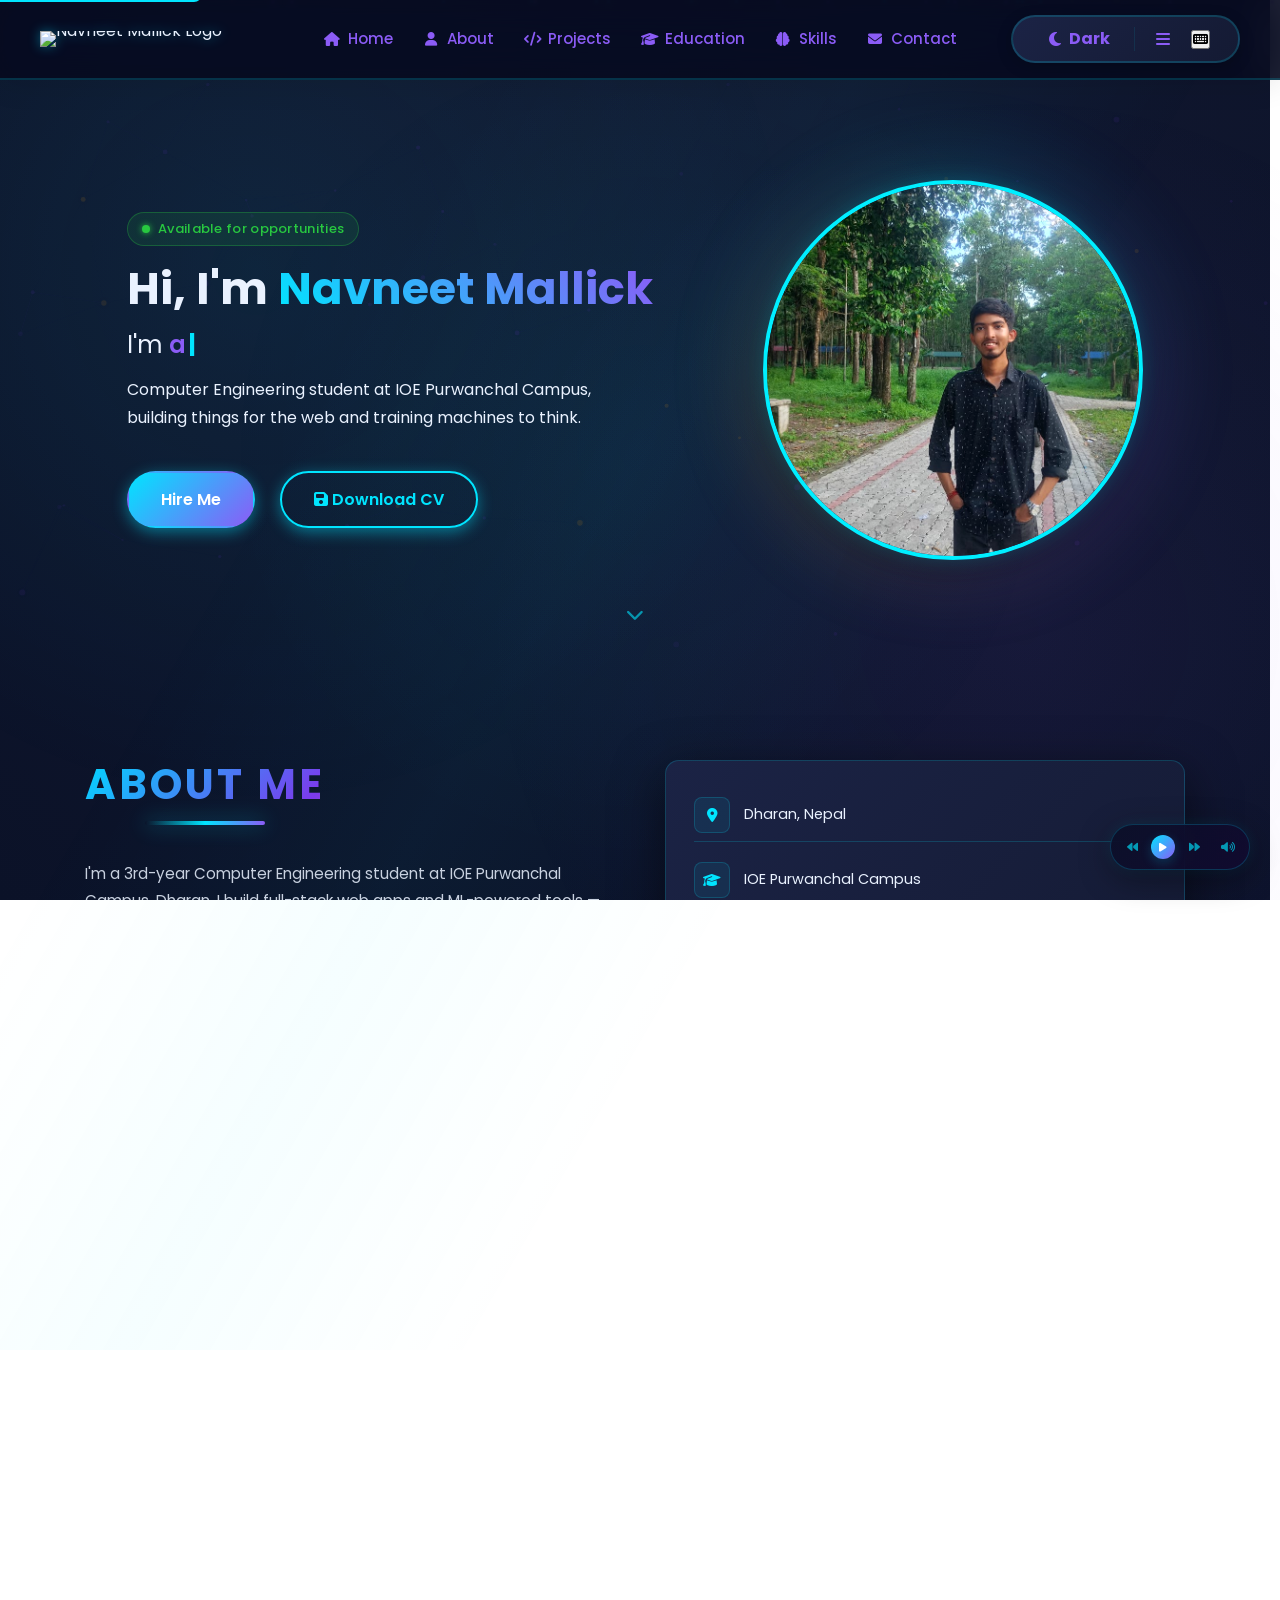
==== commit 2d8e3956: "polished ui of footer" ====
--- a/index.html
+++ b/index.html
@@ -91,21 +91,43 @@
     
     #site-footer {
       position: relative;
-      background: linear-gradient(135deg, rgba(20, 26, 51, 0.8), rgba(11, 18, 40, 0.9));
+      background: var(--footer-bg);
       backdrop-filter: blur(20px);
+      -webkit-backdrop-filter: blur(20px);
       border-top: 1px solid var(--border-color);
       padding: 80px 5% 40px;
       overflow: hidden;
       color: var(--text-color);
+      transition: background 0.3s ease, border-color 0.3s ease, color 0.3s ease;
+      
+      /* Default (Dark Mode) variables */
+      --footer-bg: linear-gradient(135deg, rgba(20, 26, 51, 0.85), rgba(11, 18, 40, 0.95));
+      --footer-fade-left: linear-gradient(90deg, rgba(11, 18, 40, 0.95), transparent);
+      --footer-fade-right: linear-gradient(90deg, transparent, rgba(11, 18, 40, 0.95));
+    }
+    
+    /* Theme overrides for Footer Variables */
+    body.light-mode #site-footer {
+      --footer-bg: linear-gradient(135deg, rgba(255, 255, 255, 0.85), rgba(232, 240, 255, 0.95));
+      --footer-fade-left: linear-gradient(90deg, rgba(232, 240, 255, 0.95), transparent);
+      --footer-fade-right: linear-gradient(90deg, transparent, rgba(232, 240, 255, 0.95));
+    }
+    
+    body.neon-mode #site-footer {
+      --footer-bg: linear-gradient(135deg, rgba(15, 0, 30, 0.85), rgba(5, 0, 13, 0.95));
+      --footer-fade-left: linear-gradient(90deg, rgba(5, 0, 13, 0.95), transparent);
+      --footer-fade-right: linear-gradient(90deg, transparent, rgba(5, 0, 13, 0.95));
     }
     
     /* Footer Background Orbs */
     .footer-orb {
       position: absolute;
       border-radius: 50%;
-      opacity: 0.15;
+      opacity: 0.12;
       filter: blur(80px);
+      -webkit-filter: blur(80px);
       pointer-events: none;
+      z-index: 0;
     }
     
     .footer-orb-1 {
@@ -134,9 +156,9 @@
     /* Footer Top Section */
     .footer-top {
       display: grid;
-      grid-template-columns: repeat(auto-fit, minmax(280px, 1fr));
+      grid-template-columns: 1.2fr 0.8fr 1fr;
       gap: 50px;
-      margin-bottom: 60px;
+      margin-bottom: 50px;
       position: relative;
       z-index: 1;
     }
@@ -145,22 +167,24 @@
     .footer-brand {
       display: flex;
       flex-direction: column;
-      gap: 15px;
+      align-items: flex-start;
+      gap: 20px;
+      text-align: left;
     }
     
     .footer-logo {
-      width: 60px;
-      height: 60px;
+      width: 58px;
+      height: 58px;
       background: linear-gradient(135deg, var(--accent), var(--secondary));
-      border-radius: 12px;
+      border-radius: 14px;
       display: flex;
       align-items: center;
       justify-content: center;
-      font-weight: 700;
-      font-size: 24px;
-      color: #000;
-      box-shadow: 0 8px 20px var(--accent-glow);
-      transition: transform 0.3s ease, box-shadow 0.3s ease;
+      font-weight: 900;
+      font-size: 22px;
+      color: #ffffff !important;
+      box-shadow: 0 8px 25px var(--accent-glow);
+      transition: transform 0.3s cubic-bezier(0.175, 0.885, 0.32, 1.275), box-shadow 0.3s ease;
     }
     
     .footer-logo:hover {
@@ -168,67 +192,71 @@
       box-shadow: 0 12px 30px var(--accent-glow);
     }
     
-    .footer-name {
-      font-size: 1.4rem;
-      font-weight: 700;
-      margin: 0;
-      background: linear-gradient(135deg, var(--accent), var(--secondary));
-      -webkit-background-clip: text;
-      -webkit-text-fill-color: transparent;
-      background-clip: text;
-    }
-    
-    .footer-tagline {
-      font-size: 0.95rem;
-      color: rgba(234, 242, 255, 0.7);
-      line-height: 1.6;
-      margin: 0;
-    }
-    
     .footer-status {
-      display: flex;
+      display: inline-flex;
       align-items: center;
       gap: 10px;
       padding: 8px 16px;
-      background: rgba(0, 229, 255, 0.05);
+      background: rgba(0, 229, 255, 0.04);
       border-radius: 50px;
-      border: 1px solid rgba(0, 229, 255, 0.2);
+      border: 1px solid var(--border-color);
       width: fit-content;
       font-size: 0.85rem;
-      font-weight: 500;
+      font-weight: 600;
+      color: var(--text-color);
+      opacity: 0.85;
+      transition: all 0.3s ease;
+    }
+    
+    body.light-mode .footer-status {
+      background: rgba(37, 99, 235, 0.05);
+      border-color: rgba(37, 99, 235, 0.18);
+      color: #1e293b;
+    }
+    
+    body.neon-mode .footer-status {
+      background: rgba(255, 0, 255, 0.05);
+      border-color: rgba(255, 0, 255, 0.22);
+      color: #f5e6ff;
     }
     
     .footer-status-dot {
       width: 8px;
       height: 8px;
-      background: var(--accent);
+      background: #10b981;
       border-radius: 50%;
+      box-shadow: 0 0 10px #10b981;
       animation: pulse 2s ease-in-out infinite;
     }
     
     @keyframes pulse {
-      0%, 100% { opacity: 1; }
-      50% { opacity: 0.5; }
+      0%, 100% { opacity: 1; transform: scale(1); }
+      50% { opacity: 0.4; transform: scale(0.9); }
     }
     
     /* Footer Navigation */
     .footer-nav {
-      display: none;
+      display: flex;
+      flex-direction: column;
+      gap: 15px;
+      align-items: flex-start;
     }
     
     .footer-connect {
       display: flex;
       flex-direction: column;
       gap: 15px;
+      align-items: flex-start;
     }
     
     .footer-nav-title {
-      font-size: 0.9rem;
-      font-weight: 700;
-      letter-spacing: 1px;
+      font-size: 0.95rem;
+      font-weight: 800;
+      letter-spacing: 1.5px;
       text-transform: uppercase;
       color: var(--accent);
-      margin: 0 0 10px 0;
+      margin: 0 0 8px 0;
+      transition: color 0.3s ease;
     }
     
     .footer-nav ul {
@@ -240,87 +268,86 @@
       gap: 10px;
     }
     
-    .footer-nav li a, .footer-connect a {
+    .footer-nav li a {
       display: flex;
       align-items: center;
       gap: 10px;
-      color: rgba(234, 242, 255, 0.8);
+      color: var(--text-color);
+      opacity: 0.75;
       text-decoration: none;
       font-size: 0.95rem;
       transition: all 0.3s ease;
-      padding: 8px 12px;
-      border-radius: 8px;
-    }
-    
-    .footer-nav li a:hover, .footer-connect a:hover {
+      padding: 4px 0;
+    }
+    
+    .footer-nav li a:hover {
       color: var(--accent);
-      background: rgba(0, 229, 255, 0.1);
-      padding-left: 16px;
-    }
-    
-    .footer-nav li a i, .footer-connect a i {
-      width: 20px;
+      opacity: 1;
+      padding-left: 6px;
+    }
+    
+    .footer-nav li a i {
+      width: 16px;
       text-align: center;
-    }
-    
-    .footer-social-btn i {
-      width: auto;
-      text-align: inherit;
-    }
-    
-    /* Footer Social */
+      font-size: 0.9rem;
+      color: var(--accent);
+      opacity: 0.8;
+      transition: transform 0.3s ease;
+    }
+    
+    .footer-nav li a:hover i {
+      transform: scale(1.15);
+    }
+    
+    /* Footer Social Links */
     .footer-social {
       display: flex;
-      gap: 15px;
+      gap: 12px;
       flex-wrap: wrap;
-      margin: 10px 0;
-      align-items: center;
-    }
-    
-    .footer-social-btn {
+      margin: 5px 0 10px;
+    }
+    
+    .footer-social-link {
       display: flex;
       align-items: center;
       justify-content: center;
-      padding: 0;
-      background: linear-gradient(135deg, rgba(0, 229, 255, 0.1), rgba(139, 92, 246, 0.1));
-      border: 1px solid rgba(0, 229, 255, 0.2);
-      border-radius: 10px;
-      color: var(--accent);
+      width: 48px;
+      height: 48px;
+      border: 1px solid var(--border-color);
+      border-radius: 12px;
+      background: rgba(0, 229, 255, 0.03);
+      color: var(--text-color);
+      opacity: 0.85;
       text-decoration: none;
-      font-size: 1.4rem;
-      transition: all 0.3s ease;
+      transition: all 0.3s cubic-bezier(0.175, 0.885, 0.32, 1.275);
       cursor: pointer;
-      width: 50px;
-      height: 50px;
-    }
-    
-    .footer-social-btn i {
-      display: flex;
-      align-items: center;
-      justify-content: center;
-      font-size: 1.4rem;
-    }
-    
-    .footer-social-btn span {
-      display: none;
-    }
-    
-    .footer-social-btn:hover {
+    }
+    
+    body.light-mode .footer-social-link {
+      background: rgba(37, 99, 235, 0.04);
+      border-color: rgba(37, 99, 235, 0.15);
+    }
+    
+    body.neon-mode .footer-social-link {
+      background: rgba(255, 0, 255, 0.04);
+      border-color: rgba(255, 0, 255, 0.2);
+    }
+    
+    .footer-social-link svg {
+      transition: transform 0.3s ease;
+    }
+    
+    .footer-social-link:hover {
       background: linear-gradient(135deg, var(--accent), var(--secondary));
       border-color: var(--accent);
-      color: #000;
-      transform: translateY(-3px);
-      box-shadow: 0 8px 20px var(--accent-glow);
-    }
-    
-    .footer-github:hover { box-shadow: 0 8px 20px rgba(0, 0, 0, 0.3); }
-    .footer-linkedin:hover { box-shadow: 0 8px 20px rgba(37, 99, 235, 0.3); }
-    .footer-instagram:hover { box-shadow: 0 8px 20px rgba(255, 79, 216, 0.3); }
-    .footer-email:hover { box-shadow: 0 8px 20px var(--accent-glow); }
-    
-    /* CV Download Button */
-    .footer-cv-btn {
-      display: none;
+      color: #ffffff !important;
+      transform: translateY(-5px);
+      box-shadow: 0 8px 22px var(--accent-glow);
+      opacity: 1;
+    }
+    
+    .footer-social-link:hover svg {
+      transform: scale(1.1);
     }
     
     /* Marquee Section */
@@ -329,33 +356,47 @@
       margin: 40px 0;
       overflow: hidden;
       z-index: 1;
+      border-top: 1px solid var(--border-color);
+      border-bottom: 1px solid var(--border-color);
+      padding: 5px 0;
+      background: rgba(0, 0, 0, 0.08);
+      transition: border-color 0.3s ease, background 0.3s ease;
+    }
+    
+    body.light-mode .footer-marquee-wrap {
+      background: rgba(37, 99, 235, 0.02);
+    }
+    
+    body.neon-mode .footer-marquee-wrap {
+      background: rgba(255, 0, 255, 0.02);
     }
     
     .footer-marquee-fade {
       position: absolute;
       top: 0;
       height: 100%;
-      width: 100px;
+      width: 120px;
       z-index: 10;
       pointer-events: none;
+      transition: background 0.3s ease;
     }
     
     .footer-marquee-fade-left {
       left: 0;
-      background: linear-gradient(90deg, rgba(7, 11, 31, 0.9), transparent);
+      background: var(--footer-fade-left);
     }
     
     .footer-marquee-fade-right {
       right: 0;
-      background: linear-gradient(90deg, transparent, rgba(7, 11, 31, 0.9));
+      background: var(--footer-fade-right);
     }
     
     .footer-marquee-track {
       display: flex;
       gap: 40px;
-      animation: marquee 20s linear infinite;
+      animation: marquee 25s linear infinite;
       white-space: nowrap;
-      padding: 20px 0;
+      padding: 16px 0;
     }
     
     @keyframes marquee {
@@ -364,50 +405,64 @@
     }
     
     .footer-marquee-word {
-      font-size: 1.1rem;
+      font-size: 1.05rem;
       font-weight: 600;
-      color: rgba(0, 229, 255, 0.8);
+      color: var(--text-color);
+      opacity: 0.8;
       letter-spacing: 0.5px;
+      transition: color 0.3s ease;
     }
     
     .footer-marquee-dot {
       color: var(--accent);
-      opacity: 0.6;
+      opacity: 0.75;
+      text-shadow: 0 0 8px var(--accent-glow);
+      transition: color 0.3s ease;
     }
     
     /* Footer Bottom */
     .footer-bottom {
       position: relative;
       z-index: 1;
-      border-top: 1px solid rgba(0, 229, 255, 0.1);
+      border-top: 1px solid var(--border-color);
       padding-top: 30px;
       display: flex;
-      flex-direction: column;
+      flex-direction: row;
+      justify-content: space-between;
+      align-items: center;
       gap: 15px;
+      transition: border-color 0.3s ease;
     }
     
     .footer-copy {
       margin: 0;
-      color: rgba(234, 242, 255, 0.7);
+      color: var(--text-color);
+      opacity: 0.75;
       font-size: 0.95rem;
-      text-align: center;
+      text-align: left;
+      transition: color 0.3s ease;
     }
     
     .footer-accent {
       color: var(--accent);
       font-weight: 600;
+      transition: color 0.3s ease;
     }
     
     .footer-made {
       margin: 0;
-      color: rgba(234, 242, 255, 0.6);
-      font-size: 0.9rem;
-      text-align: center;
+      color: var(--text-color);
+      opacity: 0.7;
+      font-size: 0.95rem;
+      text-align: right;
+      transition: color 0.3s ease;
     }
     
     .footer-heart {
       color: var(--tertiary);
       animation: heartbeat 1.5s ease-in-out infinite;
+      display: inline-block;
+      margin: 0 2px;
     }
     
     @keyframes heartbeat {
@@ -416,14 +471,50 @@
     }
     
     /* Responsive Footer */
+    @media (max-width: 992px) {
+      .footer-top {
+        grid-template-columns: 1fr 1fr;
+        gap: 40px;
+      }
+      .footer-brand {
+        grid-column: span 2;
+        align-items: center;
+        text-align: center;
+      }
+    }
+    
     @media (max-width: 768px) {
       #site-footer {
-        padding: 60px 3% 30px;
+        padding: 60px 4% 30px;
       }
       
       .footer-top {
         grid-template-columns: 1fr;
-        gap: 40px;
+        gap: 35px;
+      }
+      
+      .footer-brand, .footer-nav, .footer-connect {
+        grid-column: span 1;
+        align-items: center;
+        text-align: center;
+      }
+      
+      .footer-nav li a {
+        justify-content: center;
+      }
+      
+      .footer-social {
+        justify-content: center;
+      }
+      
+      .footer-bottom {
+        flex-direction: column;
+        text-align: center;
+        gap: 10px;
+      }
+      
+      .footer-copy, .footer-made {
+        text-align: center;
       }
       
       .footer-marquee-track {
@@ -433,29 +524,17 @@
       .footer-marquee-word {
         font-size: 0.95rem;
       }
-      
-      .footer-name {
-        font-size: 1.2rem;
-      }
     }
     
     @media (max-width: 600px) {
       #site-footer {
-        padding: 40px 2% 20px;
+        padding: 40px 3% 20px;
       }
       
       .footer-logo {
-        width: 50px;
-        height: 50px;
-        font-size: 20px;
-      }
-      
-      .footer-name {
-        font-size: 1.1rem;
-      }
-      
-      .footer-tagline {
-        font-size: 0.85rem;
+        width: 52px;
+        height: 52px;
+        font-size: 18px;
       }
       
       .footer-marquee-fade {
@@ -466,15 +545,13 @@
         font-size: 0.85rem;
       }
       
-      .footer-social-btn {
-        padding: 10px;
-        width: 40px;
-        height: 40px;
-        font-size: 0.9rem;
+      .footer-social-link {
+        width: 44px;
+        height: 44px;
       }
       
       .footer-bottom {
-        gap: 12px;
+        gap: 8px;
       }
     }
   </style>
@@ -1479,31 +1556,17 @@
   <!-- Top: brand + nav + social -->
   <div class="footer-top">
 
-  <!-- Brand block -->
-<div class="footer-brand" style="display: flex; flex-direction: column; align-items: center; text-align: center; font-family: system-ui, -apple-system, sans-serif; width: 100%; margin-bottom: 20px;">
-  
-  <!-- Logo Icon Box -->
-  <div class="footer-logo" style="display: flex; align-items: center; justify-content: center; width: 55px; height: 55px; background: linear-space; background-image: linear-gradient(135deg, #3b82f6, #8b5cf6); color: #070b19; font-weight: 900; font-size: 20px; border-radius: 14px; margin-bottom: 16px; box-shadow: 0 4px 20px rgba(139, 92, 246, 0.25);">
-    NM
-  </div>
-  
-  <!-- Name Header
-  <h3 class="footer-name" style="color: #4f46e5; font-size: 22px; font-weight: 700; margin: 0 0 8px 0; letter-spacing: 0.5px;">
-    Navneet Mallick
-  </h3>
-  
-  Tagline Paragraph
-  <p class="footer-tagline" style="color: #8fa0be; font-size: 14px; line-height: 1.5; margin: 0 0 16px 0; font-weight: 400;">
-    Computer Engineering Student<br>Web Developer &amp; ML Engineer
-  </p> -->
-  
-  <!-- Status Badge / Pill -->
-  <div class="footer-status" style="display: inline-flex; align-items: center; gap: 8px; border: 1px solid #162c46; border-radius: 20px; padding: 6px 14px; font-size: 13px; color: #64748b; background-color: rgba(13, 21, 39, 0.4);">
-    <span class="footer-status-dot" style="width: 7px; height: 7px; background-color: #10b981; border-radius: 50%; display: inline-block; box-shadow: 0 0 8px #10b981;"></span>
-    Open to opportunities
-  </div>
-
-</div>
+    <!-- Brand block -->
+    <div class="footer-brand">
+      <!-- Logo Icon Box -->
+      <div class="footer-logo">NM</div>
+      
+      <!-- Status Badge / Pill -->
+      <div class="footer-status">
+        <span class="footer-status-dot"></span>
+        Open to opportunities
+      </div>
+    </div>
 
     <!-- Nav links -->
     <nav class="footer-nav" aria-label="Footer navigation">
@@ -1520,62 +1583,52 @@
     </nav>
 
     <!-- Connect block -->
-  <link rel="stylesheet" href="https://cdnjs.cloudflare.com/ajax/libs/font-awesome/6.4.2/css/all.min.css">
-
-<div class="footer-connect" style="font-family: system-ui, -apple-system, sans-serif; background-color: transparent; padding: 0; color: #ffffff; display: flex; flex-direction: column; align-items: center; width: 100%; margin-top: 30px;">
-  
-  <!-- Title matching your bright magenta/pink color, centered -->
-  <h4 class="footer-nav-title" style="color: #e00096; font-weight: 800; font-size: 16px; text-transform: uppercase; letter-spacing: 2px; margin: 0 0 24px 0; text-align: center;">
-    Connect
-  </h4>
-  
-  <!-- Row container for social boxes, centered -->
-  <div class="footer-social" style="display: flex; gap: 14px; margin-bottom: 24px; justify-content: center;">
-    
-    <!-- GitHub Link Box -->
-    <a href="https://github.com/Navneet-Mallick/" target="_blank" rel="noopener noreferrer" aria-label="GitHub" 
-       style="display: flex; align-items: center; justify-content: center; width: 46px; height: 46px; border: 1px solid #162c46; border-radius: 10px; background-color: rgba(13, 21, 39, 0.6); color: #a5b4fc; text-decoration: none; transition: background 0.2s;">
-      <svg style="width: 22px; height: 22px; fill: currentColor;" viewBox="0 0 24 24" aria-hidden="true">
-        <path fill-rule="evenodd" clip-rule="evenodd" d="M12 2C6.477 2 2 6.484 2 12.017c0 4.425 2.865 8.18 6.839 9.504.5.092.682-.217.682-.483 0-.237-.008-.868-.013-1.703-2.782.605-3.369-1.343-3.369-1.343-.454-1.158-1.11-1.466-1.11-1.466-.908-.62.069-.061.069-.061 1.003.07 1.53 1.032 1.53 1.032.892 1.53 2.341 1.088 2.91.832.092-.647.35-1.088.636-1.338-2.22-.253-4.555-1.113-4.555-4.951 0-1.093.39-1.988 1.029-2.688-.103-.253-.446-1.272.098-2.65 0 0 .84-.27 2.75 1.026A9.564 9.564 0 0112 6.844c.85.004 1.705.115 2.504.337 1.909-1.296 2.747-1.027 2.747-1.027.546 1.379.202 2.398.1 2.651.64.7 1.028 1.595 1.028 2.688 0 3.848-2.339 4.695-4.566 4.943.359.309.678.92.678 1.855 0 1.338-.012 2.419-.012 2.747 0 .268.18.58.688.482A10.019 10.019 0 0022 12.017C22 6.484 17.522 2 12 2z" />
-      </svg>
-    </a>
-
-    <!-- LinkedIn Link Box -->
-    <a href="https://www.linkedin.com/in/navneet-mallick-313829279" target="_blank" rel="noopener noreferrer" aria-label="LinkedIn" 
-       style="display: flex; align-items: center; justify-content: center; width: 46px; height: 46px; border: 1px solid #162c46; border-radius: 10px; background-color: rgba(13, 21, 39, 0.6); color: #a5b4fc; text-decoration: none; transition: background 0.2s;">
-      <svg style="width: 20px; height: 20px; fill: currentColor;" viewBox="0 0 24 24" aria-hidden="true">
-        <path fill-rule="evenodd" d="M19 0h-14c-2.761 0-5 2.239-5 5v14c0 2.761 2.239 5 5 5h14c2.762 0 5-2.239 5-5v-14c0-2.761-2.238-5-5-5zm-11 19h-3v-11h3v11zm-1.5-12.268c-.966 0-1.75-.79-1.75-1.764s.784-1.764 1.75-1.764 1.75.79 1.75 1.764-.783 1.764-1.75 1.764zm13.5 12.268h-3v-5.604c0-3.368-4-3.113-4 0v5.604h-3v-11h3v1.765c1.396-2.586 7-2.777 7 2.476v6.759z" clip-rule="evenodd" />
-      </svg>
-    </a>
-
-    <!-- Instagram Link Box -->
-    <a href="https://www.instagram.com/navneet_nm07" target="_blank" rel="noopener noreferrer" aria-label="Instagram" 
-       style="display: flex; align-items: center; justify-content: center; width: 46px; height: 46px; border: 1px solid #162c46; border-radius: 10px; background-color: rgba(13, 21, 39, 0.6); color: #a5b4fc; text-decoration: none; transition: background 0.2s;">
-      <svg style="width: 22px; height: 22px; fill: currentColor;" viewBox="0 0 24 24" aria-hidden="true">
-        <path d="M12 2.163c3.204 0 3.584.012 4.85.07 3.252.148 4.771 1.691 4.919 4.919.058 1.265.069 1.645.069 4.849 0 3.205-.012 3.584-.069 4.849-.149 3.225-1.664 4.771-4.919 4.919-1.266.058-1.644.07-4.85.07-3.204 0-3.584-.012-4.849-.07-3.26-.149-4.771-1.699-4.919-4.92-.058-1.265-.07-1.644-.07-4.849 0-3.204.013-3.583.07-4.849.149-3.227 1.664-4.771 4.919-4.919 1.266-.057 1.645-.069 4.849-.069zM12 0C8.741 0 8.333.014 7.053.072 2.695.272.273 2.69.073 7.051.014 8.333 0 8.741 0 12c0 3.259.014 3.668.072 4.948.2 4.358 2.618 6.78 6.98 6.98 1.281.058 1.689.072 4.948.072 3.259 0 3.668-.014 4.948-.072 4.354-.2 6.782-2.618 6.979-6.98.059-1.28.073-1.689.073-4.948 0-3.259-.014-3.667-.072-4.947-.196-4.354-2.617-6.78-6.979-6.98C15.668.014 15.259 0 12 0zm0 5.838a6.162 6.162 0 100 12.324 6.162 6.162 0 000-12.324zM12 16a4 4 0 110-8 4 4 0 010 8zm6.406-11.845a1.44 1.44 0 100 2.881 1.44 1.44 0 000-2.881z" />
-      </svg>
-    </a>
-
-    <!-- Email Link Box -->
-    <a href="mailto:navneetmallick092@gmail.com" aria-label="Email" 
-       style="display: flex; align-items: center; justify-content: center; width: 46px; height: 46px; border: 1px solid #162c46; border-radius: 10px; background-color: rgba(13, 21, 39, 0.6); color: #a5b4fc; text-decoration: none; transition: background 0.2s;">
-      <svg style="width: 20px; height: 20px; fill: currentColor;" viewBox="0 0 24 24" aria-hidden="true">
-        <path d="M20 4H4c-1.1 0-1.99.9-1.99 2L2 18c0 1.1.9 2 2 2h16c1.1 0 2-.9 2-2V6c0-1.1-.9-2-2-2zm0 4l-8 5-8-5V6l8 5 8-5v2z"/>
-      </svg>
-    </a>
-  </div>
-
-  <!-- Download CV Button Section, centered -->
-  <!-- <a href="./Assets/Navneet _CV.pdf" download class="footer-cv-btn" 
-     style="display: inline-flex; align-items: center; gap: 10px; color: #8fa0be; text-decoration: none; font-size: 15px; font-weight: 500; transition: color 0.2s; justify-content: center;">
-    <svg style="width: 18px; height: 18px; fill: currentColor;" viewBox="0 0 24 24">
-      <path d="M5 20h14v-2H5v2zm7-18L5.33 11h4V16h5.34v-5h4L12 2z"/>
-    </svg>
-    Download CV
-  </a>
-</div>
-
-  </div> -->
+    <div class="footer-connect">
+      <h4 class="footer-nav-title">Connect</h4>
+      
+      <!-- Row container for social boxes -->
+      <div class="footer-social">
+        
+        <!-- GitHub Link Box -->
+        <a href="https://github.com/Navneet-Mallick/" target="_blank" rel="noopener noreferrer" aria-label="GitHub" class="footer-social-link">
+          <svg style="width: 22px; height: 22px; fill: currentColor;" viewBox="0 0 24 24" aria-hidden="true">
+            <path fill-rule="evenodd" clip-rule="evenodd" d="M12 2C6.477 2 2 6.484 2 12.017c0 4.425 2.865 8.18 6.839 9.504.5.092.682-.217.682-.483 0-.237-.008-.868-.013-1.703-2.782.605-3.369-1.343-3.369-1.343-.454-1.158-1.11-1.466-1.11-1.466-.908-.62.069-.061.069-.061 1.003.07 1.53 1.032 1.53 1.032.892 1.53 2.341 1.088 2.91.832.092-.647.35-1.088.636-1.338-2.22-.253-4.555-1.113-4.555-4.951 0-1.093.39-1.988 1.029-2.688-.103-.253-.446-1.272.098-2.65 0 0 .84-.27 2.75 1.026A9.564 9.564 0 0112 6.844c.85.004 1.705.115 2.504.337 1.909-1.296 2.747-1.027 2.747-1.027.546 1.379.202 2.398.1 2.651.64.7 1.028 1.595 1.028 2.688 0 3.848-2.339 4.695-4.566 4.943.359.309.678.92.678 1.855 0 1.338-.012 2.419-.012 2.747 0 .268.18.58.688.482A10.019 10.019 0 0022 12.017C22 6.484 17.522 2 12 2z" />
+          </svg>
+        </a>
+
+        <!-- LinkedIn Link Box -->
+        <a href="https://www.linkedin.com/in/navneet-mallick-313829279" target="_blank" rel="noopener noreferrer" aria-label="LinkedIn" class="footer-social-link">
+          <svg style="width: 20px; height: 20px; fill: currentColor;" viewBox="0 0 24 24" aria-hidden="true">
+            <path fill-rule="evenodd" d="M19 0h-14c-2.761 0-5 2.239-5 5v14c0 2.761 2.239 5 5 5h14c2.762 0 5-2.239 5-5v-14c0-2.761-2.238-5-5-5zm-11 19h-3v-11h3v11zm-1.5-12.268c-.966 0-1.75-.79-1.75-1.764s.784-1.764 1.75-1.764 1.75.79 1.75 1.764-.783 1.764-1.75 1.764zm13.5 12.268h-3v-5.604c0-3.368-4-3.113-4 0v5.604h-3v-11h3v1.765c1.396-2.586 7-2.777 7 2.476v6.759z" clip-rule="evenodd" />
+          </svg>
+        </a>
+
+        <!-- Instagram Link Box -->
+        <a href="https://www.instagram.com/navneet_nm07" target="_blank" rel="noopener noreferrer" aria-label="Instagram" class="footer-social-link">
+          <svg style="width: 22px; height: 22px; fill: currentColor;" viewBox="0 0 24 24" aria-hidden="true">
+            <path d="M12 2.163c3.204 0 3.584.012 4.85.07 3.252.148 4.771 1.691 4.919 4.919.058 1.265.069 1.645.069 4.849 0 3.205-.012 3.584-.069 4.849-.149 3.225-1.664 4.771-4.919 4.919-1.266.058-1.644.07-4.85.07-3.204 0-3.584-.012-4.849-.07-3.26-.149-4.771-1.699-4.919-4.92-.058-1.265-.07-1.644-.07-4.849 0-3.204.013-3.583.07-4.849.149-3.227 1.664-4.771 4.919-4.919 1.266-.057 1.645-.069 4.849-.069zM12 0C8.741 0 8.333.014 7.053.072 2.695.272.273 2.69.073 7.051.014 8.333 0 8.741 0 12c0 3.259.014 3.668.072 4.948.2 4.358 2.618 6.78 6.98 6.98 1.281.058 1.689.072 4.948.072 3.259 0 3.668-.014 4.948-.072 4.354-.2 6.782-2.618 6.979-6.98.059-1.28.073-1.689.073-4.948 0-3.259-.014-3.667-.072-4.947-.196-4.354-2.617-6.78-6.979-6.98C15.668.014 15.259 0 12 0zm0 5.838a6.162 6.162 0 100 12.324 6.162 6.162 0 000-12.324zM12 16a4 4 0 110-8 4 4 0 010 8zm6.406-11.845a1.44 1.44 0 100 2.881 1.44 1.44 0 000-2.881z" />
+          </svg>
+        </a>
+
+        <!-- Email Link Box -->
+        <a href="mailto:navneetmallick092@gmail.com" aria-label="Email" class="footer-social-link">
+          <svg style="width: 20px; height: 20px; fill: currentColor;" viewBox="0 0 24 24" aria-hidden="true">
+            <path d="M20 4H4c-1.1 0-1.99.9-1.99 2L2 18c0 1.1.9 2 2 2h16c1.1 0 2-.9 2-2V6c0-1.1-.9-2-2-2zm0 4l-8 5-8-5V6l8 5 8-5v2z"/>
+          </svg>
+        </a>
+      </div>
+
+      <!-- Download CV Button Section (Disabled)
+      <a href="./Assets/Navneet _CV.pdf" download class="footer-cv-btn">
+        <svg style="width: 18px; height: 18px; fill: currentColor;" viewBox="0 0 24 24">
+          <path d="M5 20h14v-2H5v2zm7-18L5.33 11h4V16h5.34v-5h4L12 2z"/>
+        </svg>
+        Download CV
+      </a>
+      -->
+    </div>
+
+  </div> <!-- Closing .footer-top -->
 
   <!-- Marquee strip -->
   <div class="footer-marquee-wrap">
--- a/CSS/style.css
+++ b/CSS/style.css
@@ -6471,7 +6471,7 @@
 
 /* Timeline Item Slide */
 .timeline-item {
-  animation: timelineSlide 0.6s ease-out !important;
+  animation: timelineSlide 0.6s ease-out forwards !important;
 }
 
 @keyframes timelineSlide {
@@ -6744,6 +6744,10 @@
   .timeline-item,
   .tag {
     animation: none !important;
+  }
+  .timeline-item {
+    opacity: 1 !important;
+    transform: none !important;
   }
 }
 
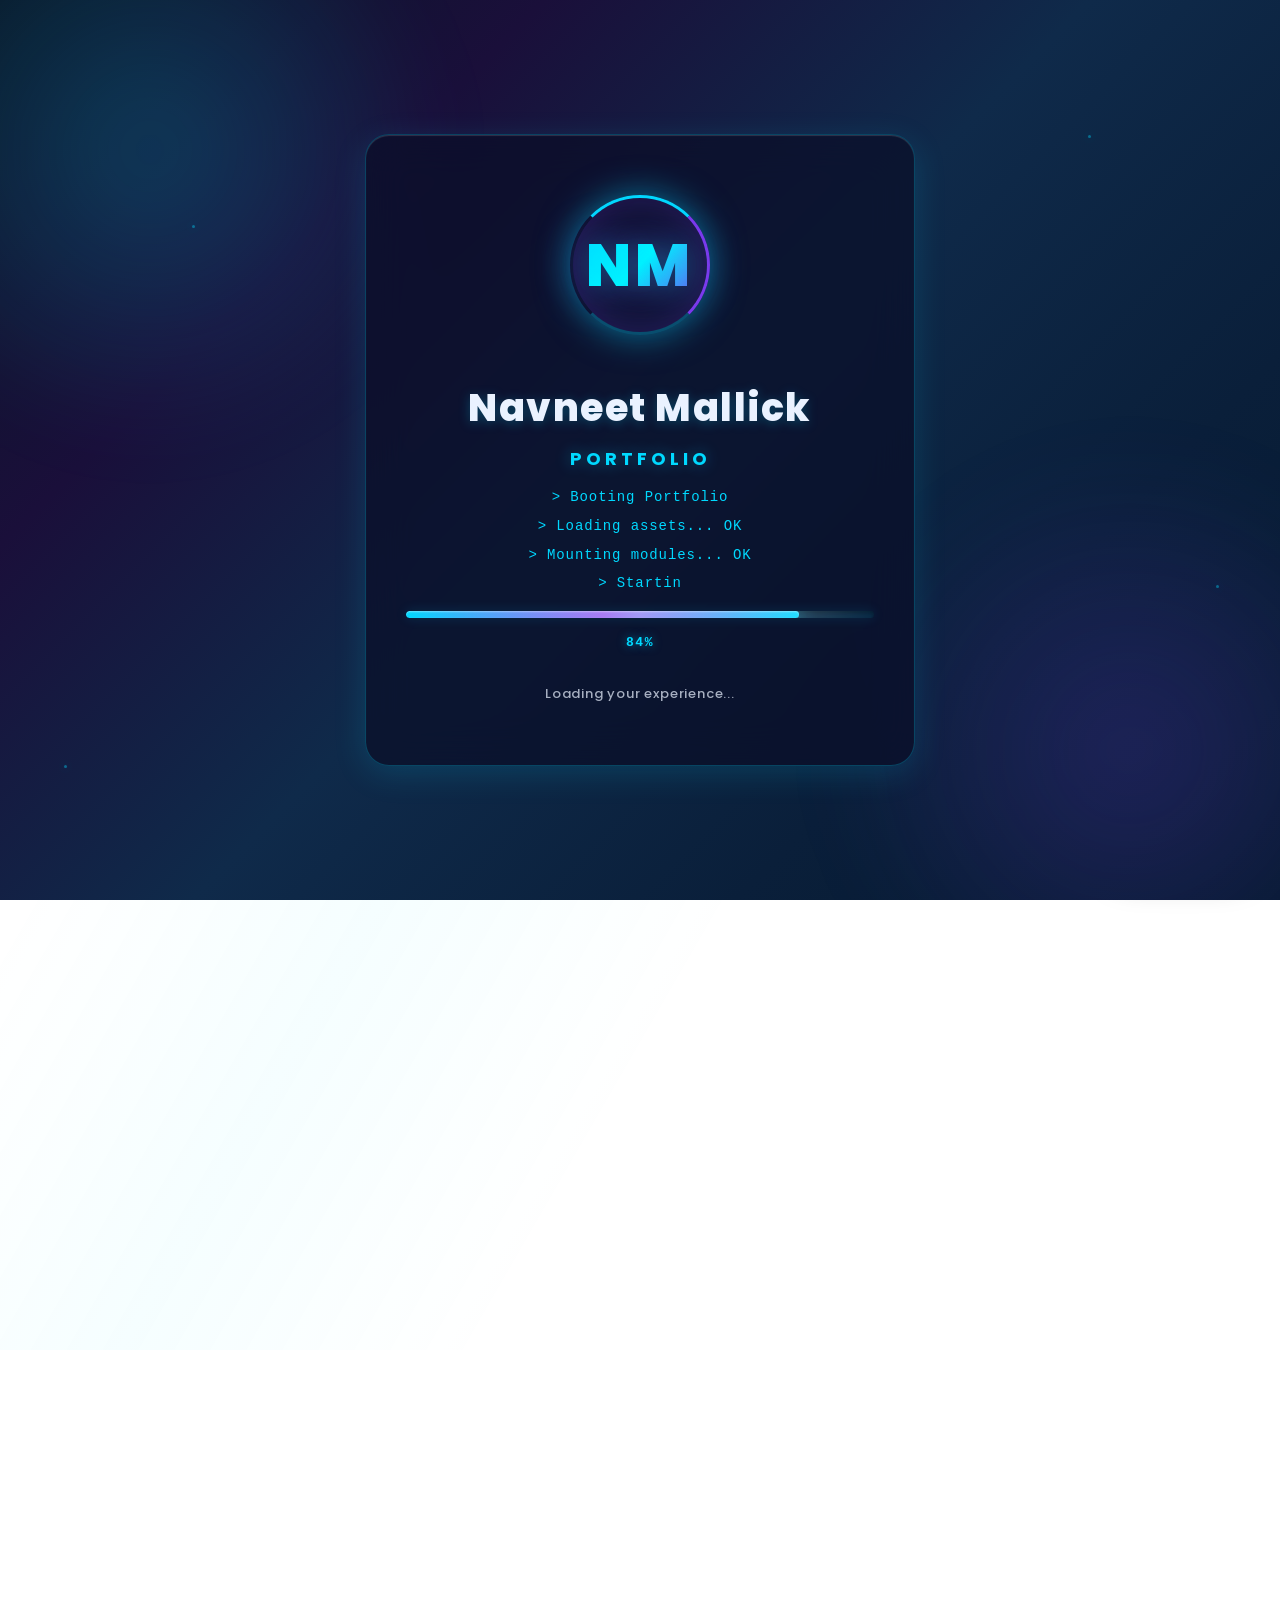
==== commit c6e70c58: "final for today" ====
--- a/index.html
+++ b/index.html
@@ -350,32 +350,32 @@
       transform: scale(1.1);
     }
     
-    /* Marquee Section */
+    /* Marquee Section — Premium Typographic Strip */
     .footer-marquee-wrap {
       position: relative;
-      margin: 40px 0;
+      margin: 50px -5% 40px;
       overflow: hidden;
       z-index: 1;
       border-top: 1px solid var(--border-color);
       border-bottom: 1px solid var(--border-color);
-      padding: 5px 0;
-      background: rgba(0, 0, 0, 0.08);
+      padding: 0;
+      background: rgba(0, 0, 0, 0.06);
       transition: border-color 0.3s ease, background 0.3s ease;
     }
     
     body.light-mode .footer-marquee-wrap {
-      background: rgba(37, 99, 235, 0.02);
+      background: rgba(37, 99, 235, 0.03);
     }
     
     body.neon-mode .footer-marquee-wrap {
-      background: rgba(255, 0, 255, 0.02);
+      background: rgba(255, 0, 255, 0.03);
     }
     
     .footer-marquee-fade {
       position: absolute;
       top: 0;
       height: 100%;
-      width: 120px;
+      width: 160px;
       z-index: 10;
       pointer-events: none;
       transition: background 0.3s ease;
@@ -393,31 +393,63 @@
     
     .footer-marquee-track {
       display: flex;
-      gap: 40px;
-      animation: marquee 25s linear infinite;
+      align-items: center;
+      gap: 50px;
+      animation: marqueeScroll 40s linear infinite;
       white-space: nowrap;
-      padding: 16px 0;
-    }
-    
-    @keyframes marquee {
+      padding: 28px 0;
+      will-change: transform;
+    }
+    
+    .footer-marquee-wrap:hover .footer-marquee-track {
+      animation-play-state: paused;
+    }
+    
+    @keyframes marqueeScroll {
       0% { transform: translateX(0); }
       100% { transform: translateX(-50%); }
     }
     
     .footer-marquee-word {
-      font-size: 1.05rem;
-      font-weight: 600;
-      color: var(--text-color);
-      opacity: 0.8;
-      letter-spacing: 0.5px;
+      font-size: clamp(1.8rem, 3.5vw, 2.8rem);
+      font-weight: 900;
+      letter-spacing: 2px;
+      text-transform: uppercase;
+      background: linear-gradient(135deg, var(--accent), var(--secondary));
+      -webkit-background-clip: text;
+      -webkit-text-fill-color: transparent;
+      background-clip: text;
+      filter: brightness(1.1);
+      transition: filter 0.3s ease;
+      user-select: none;
+    }
+    
+    body.light-mode .footer-marquee-word {
+      background: linear-gradient(135deg, #2563eb, #7c3aed);
+      -webkit-background-clip: text;
+      background-clip: text;
+      filter: brightness(1);
+    }
+    
+    body.neon-mode .footer-marquee-word {
+      background: linear-gradient(135deg, #ff00ff, #00ffff);
+      -webkit-background-clip: text;
+      background-clip: text;
+      filter: brightness(1.2);
+      text-shadow: none;
+    }
+    
+    .footer-marquee-dot {
+      font-size: clamp(1.2rem, 2vw, 1.8rem);
+      color: var(--accent);
+      opacity: 0.6;
+      text-shadow: 0 0 14px var(--accent-glow);
       transition: color 0.3s ease;
-    }
-    
-    .footer-marquee-dot {
-      color: var(--accent);
-      opacity: 0.75;
-      text-shadow: 0 0 8px var(--accent-glow);
-      transition: color 0.3s ease;
+      user-select: none;
+    }
+    
+    body.neon-mode .footer-marquee-dot {
+      text-shadow: 0 0 20px rgba(255, 0, 255, 0.6), 0 0 40px rgba(255, 0, 255, 0.3);
     }
     
     /* Footer Bottom */
@@ -862,7 +894,7 @@
         <i class="fas fa-palette"></i>
         <span>Graphics Designer @ ACES ERC</span>
       </div>
-      <!-- <div class="about-info-item">
+      <div class="about-info-item">
         <i class="fas fa-envelope"></i>
         <a href="mailto:navneetmallick092@gmail.com">navneetmallick092@gmail.com</a>
       </div>
@@ -873,7 +905,7 @@
       <div class="about-info-item">
         <i class="fab fa-linkedin"></i>
         <a href="https://www.linkedin.com/in/navneet-mallick-313829279" target="_blank" rel="noopener noreferrer">linkedin.com/in/navneet-mallick</a>
-      </div> -->
+      </div>
     </div>
   </div>
 </section>
@@ -1635,22 +1667,38 @@
     <div class="footer-marquee-fade footer-marquee-fade-left"></div>
     <div class="footer-marquee-fade footer-marquee-fade-right"></div>
     <div class="footer-marquee-track">
-      <span class="footer-marquee-word">Creative Developer & Designer </span>
+      <span class="footer-marquee-word">Developer</span>
       <span class="footer-marquee-dot">✦</span>
-      <span class="footer-marquee-word">Building Digital Experiences</span>
+      <span class="footer-marquee-word">Designer</span>
       <span class="footer-marquee-dot">✦</span>
-      <span class="footer-marquee-word">Student · Learner · Explorer</span>
+      <span class="footer-marquee-word">Creator</span>
       <span class="footer-marquee-dot">✦</span>
-      <span class="footer-marquee-word">Minimal · Intentional · Modern</span>
+      <span class="footer-marquee-word">Innovator</span>
       <span class="footer-marquee-dot">✦</span>
-      <!-- duplicate for seamless loop -->
-      <span class="footer-marquee-word">Creative Developer & Designer</span>
+      <span class="footer-marquee-word">Engineer</span>
       <span class="footer-marquee-dot">✦</span>
-      <span class="footer-marquee-word">Building Digital Experiences</span>
+      <span class="footer-marquee-word">Dreamer</span>
       <span class="footer-marquee-dot">✦</span>
-      <span class="footer-marquee-word">Student · Learner · Explorer</span>
+      <span class="footer-marquee-word">Explorer</span>
       <span class="footer-marquee-dot">✦</span>
-      <span class="footer-marquee-word">Minimal · Intentional · Modern</span>
+      <span class="footer-marquee-word">Thinker</span>
+      <span class="footer-marquee-dot">✦</span>
+      <!-- duplicate set for seamless infinite loop -->
+      <span class="footer-marquee-word">Developer</span>
+      <span class="footer-marquee-dot">✦</span>
+      <span class="footer-marquee-word">Designer</span>
+      <span class="footer-marquee-dot">✦</span>
+      <span class="footer-marquee-word">Creator</span>
+      <span class="footer-marquee-dot">✦</span>
+      <span class="footer-marquee-word">Innovator</span>
+      <span class="footer-marquee-dot">✦</span>
+      <span class="footer-marquee-word">Engineer</span>
+      <span class="footer-marquee-dot">✦</span>
+      <span class="footer-marquee-word">Dreamer</span>
+      <span class="footer-marquee-dot">✦</span>
+      <span class="footer-marquee-word">Explorer</span>
+      <span class="footer-marquee-dot">✦</span>
+      <span class="footer-marquee-word">Thinker</span>
       <span class="footer-marquee-dot">✦</span>
     </div>
   </div>
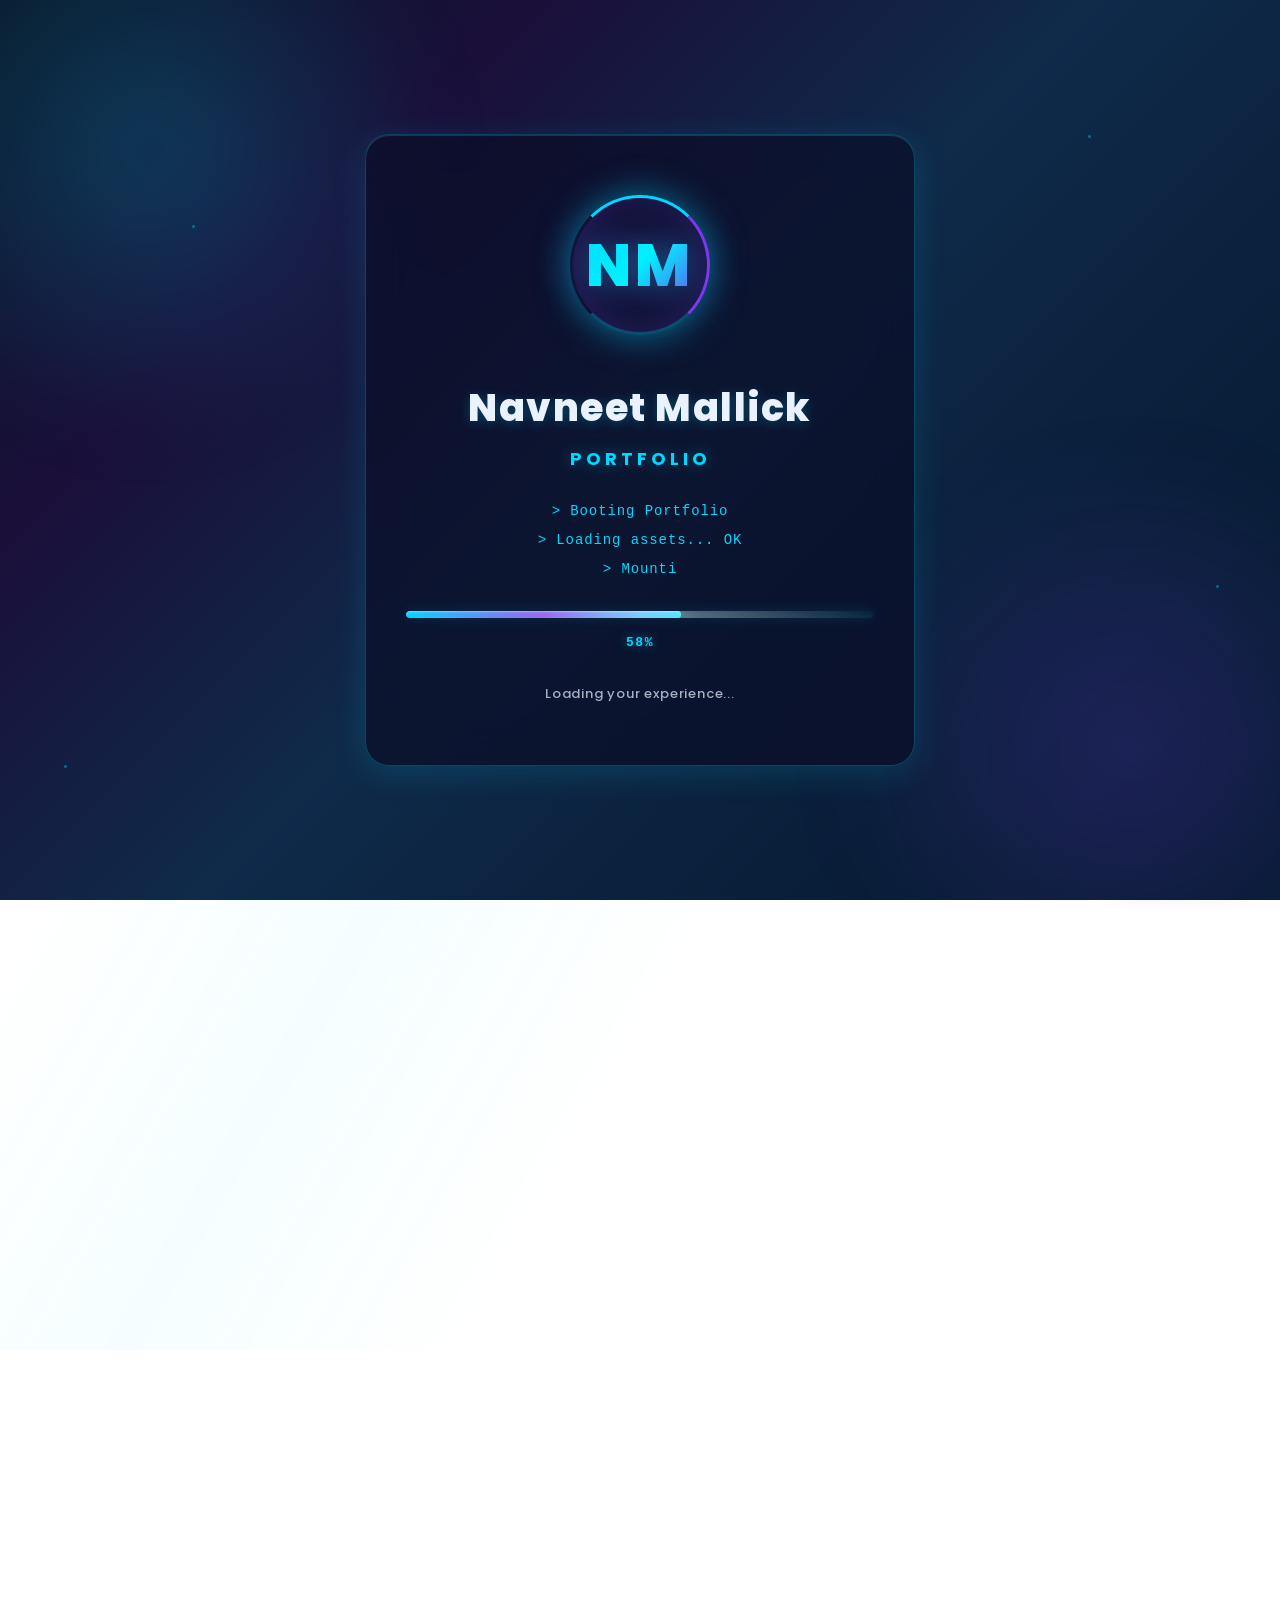
==== commit ade4a66c: "minor change" ====
--- a/index.html
+++ b/index.html
@@ -835,13 +835,13 @@
     <canvas id="hero-canvas" class="hero-canvas"></canvas>
     <div class="hero-left">
       <div class="availability-badge">
-        <span class="avail-dot"></span> Available for opportunities
+        <span class="avail-dot"></span> Available for opportunities and collaborations
       </div>
       <h1>Hi, I'm <span data-text="Navneet Mallick">Navneet Mallick</span></h1>
       <p style="font-size: 1.5rem; margin: 10px 0; height: 1.6em;">
         I'm <span id="typing-text" style="color: var(--secondary); font-weight: 600;"></span><span class="cursor">|</span>
       </p>
-      <p class="hero-bio">Computer Engineering student at IOE Purwanchal Campus, building things for the web and training machines to think.</p>
+      <p class="hero-bio">Computer Engineering student at IOE Purwanchal Campus, building things for the web and training machines to think and learn.</p>
       <div class="hero-buttons">
         <a href="#contact" class="btn">Hire Me</a>
         <a href="./Assets/Navneet _CV.pdf" class="btn btn-cv download-cv-btn" download>
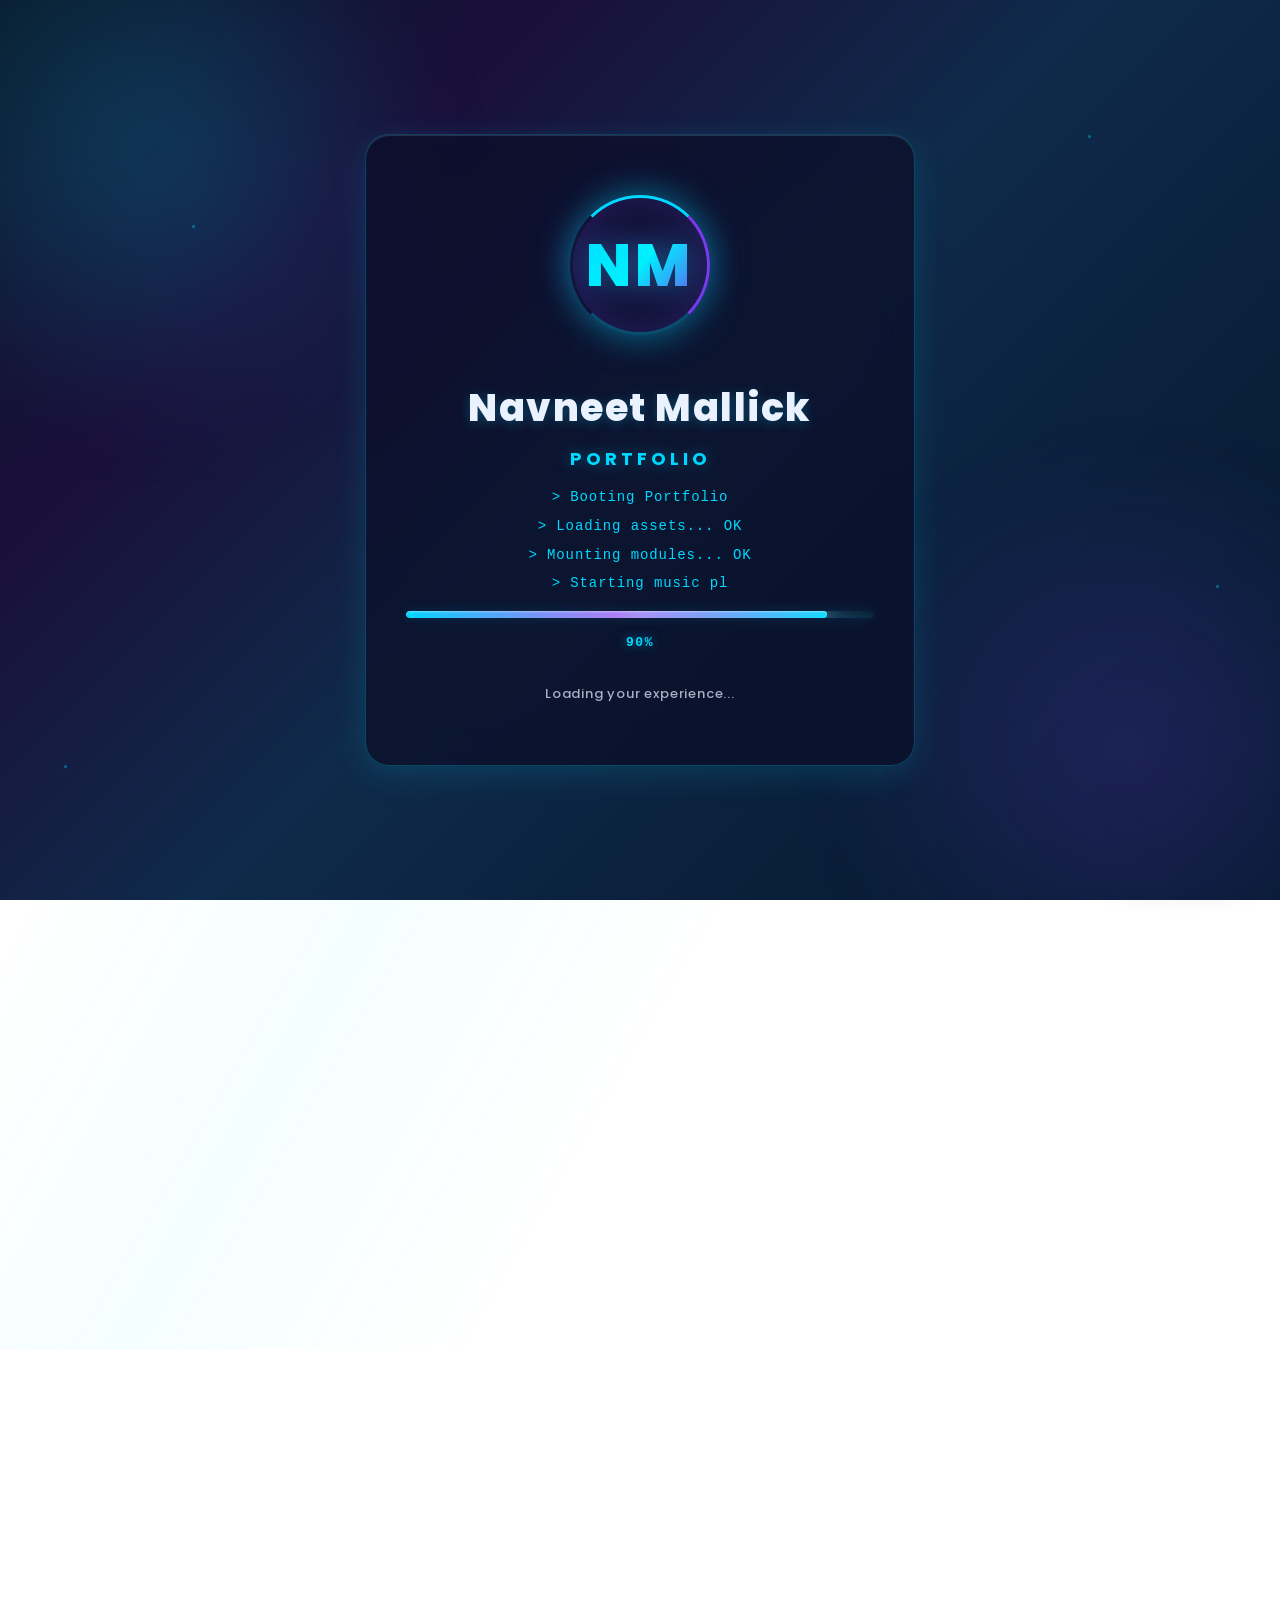
==== commit 0babf347: "added testimonial" ====
--- a/index.html
+++ b/index.html
@@ -1419,7 +1419,24 @@
       <i class="fas fa-chevron-right"></i>
     </button>
   </div>
-
+ <div class="testimonial-card">
+      <div class="testimonial-circle">
+        <div class="testimonial-avatar" style="background: linear-gradient(135deg, #4facfe 0%, #00f2fe 100%); width:90px; height:90px; border-radius:50%; overflow:hidden; display:flex; align-items:center; justify-content:center; flex-shrink:0; margin: 0 auto;">
+          <img src="Testimonials/Parth.jpeg" alt="Praful" style="width:100%; height:100%; object-fit:cover; object-position:center top; border-radius:50%; display:block;" loading="lazy" onerror="this.style.display='none'; this.parentElement.innerHTML+='<span style=\'font-size:32px;font-weight:500;color:white;display:flex;align-items:center;justify-content:center;width:100%;height:100%;\'>P</span>';">
+        </div>
+        <div class="testimonial-content">
+          <div class="quote-icon"><i class="fas fa-quote-left"></i></div>
+          <p class="testimonial-text">"He gave me a chance to collaborate on his GrooveBox Project and add some songs.He is the best brother I have "</p>
+          <div class="testimonial-info">
+            <h3>Parth</h3>
+            <p class="testimonial-role">Brotherp>
+          </div>
+          <div class="testimonial-rating">
+            <i class="fas fa-star"></i><i class="fas fa-star"></i><i class="fas fa-star"></i><i class="fas fa-star"></i><i class="fas fa-star"></i>
+          </div>
+        </div>
+      </div>
+    </div>
   <div class="testimonials-scroll">
     <div class="testimonial-card">
       <div class="testimonial-circle">
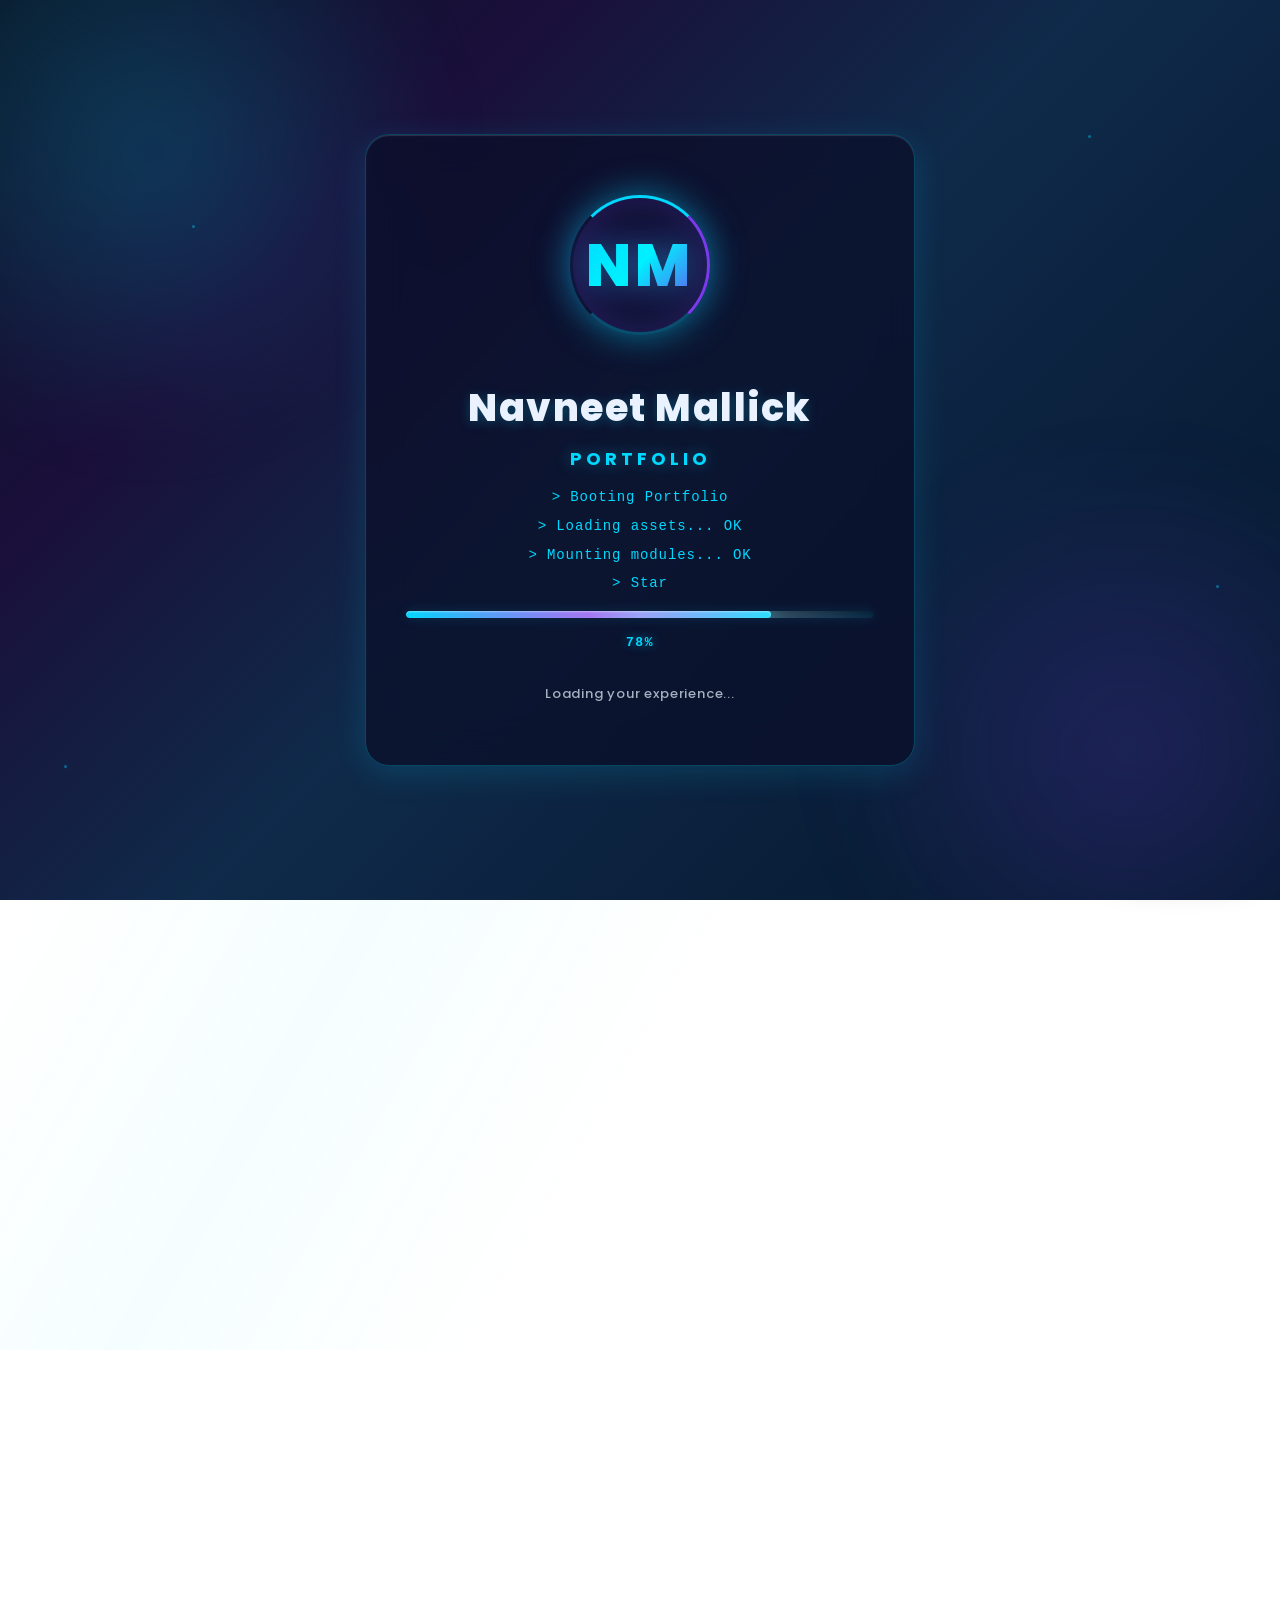
==== commit b1667723: "Update index.html" ====
--- a/index.html
+++ b/index.html
@@ -1513,7 +1513,7 @@
         </div>
       </div>
     </div>
-<div class="testimonial-card">
+<!-- <div class="testimonial-card">
       <div class="testimonial-circle">
         <div class="testimonial-avatar" style="background: linear-gradient(135deg, #a8edea 0%, #fed6e3 100%); width:90px; height:90px; border-radius:50%; overflow:hidden; display:flex; align-items:center; justify-content:center; flex-shrink:0; margin: 0 auto;">
           <img src="Testimonials/Siddharth.jpeg" alt="Siddharth" style="width:100%; height:100%; object-fit:cover; object-position:center top; border-radius:50%; display:block;" loading="lazy" onerror="this.style.display='none'; this.parentElement.innerHTML+='<span style=\'font-size:32px;font-weight:500;color:white;display:flex;align-items:center;justify-content:center;width:100%;height:100%;\'>A</span>';">
@@ -1530,7 +1530,7 @@
           </div>
         </div>
       </div>
-    </div>
+    </div> -->
     <div class="testimonial-card">
       <div class="testimonial-circle">
         <div class="testimonial-avatar" style="background: linear-gradient(135deg, #a8edea 0%, #fed6e3 100%); width:90px; height:90px; border-radius:50%; overflow:hidden; display:flex; align-items:center; justify-content:center; flex-shrink:0; margin: 0 auto;">
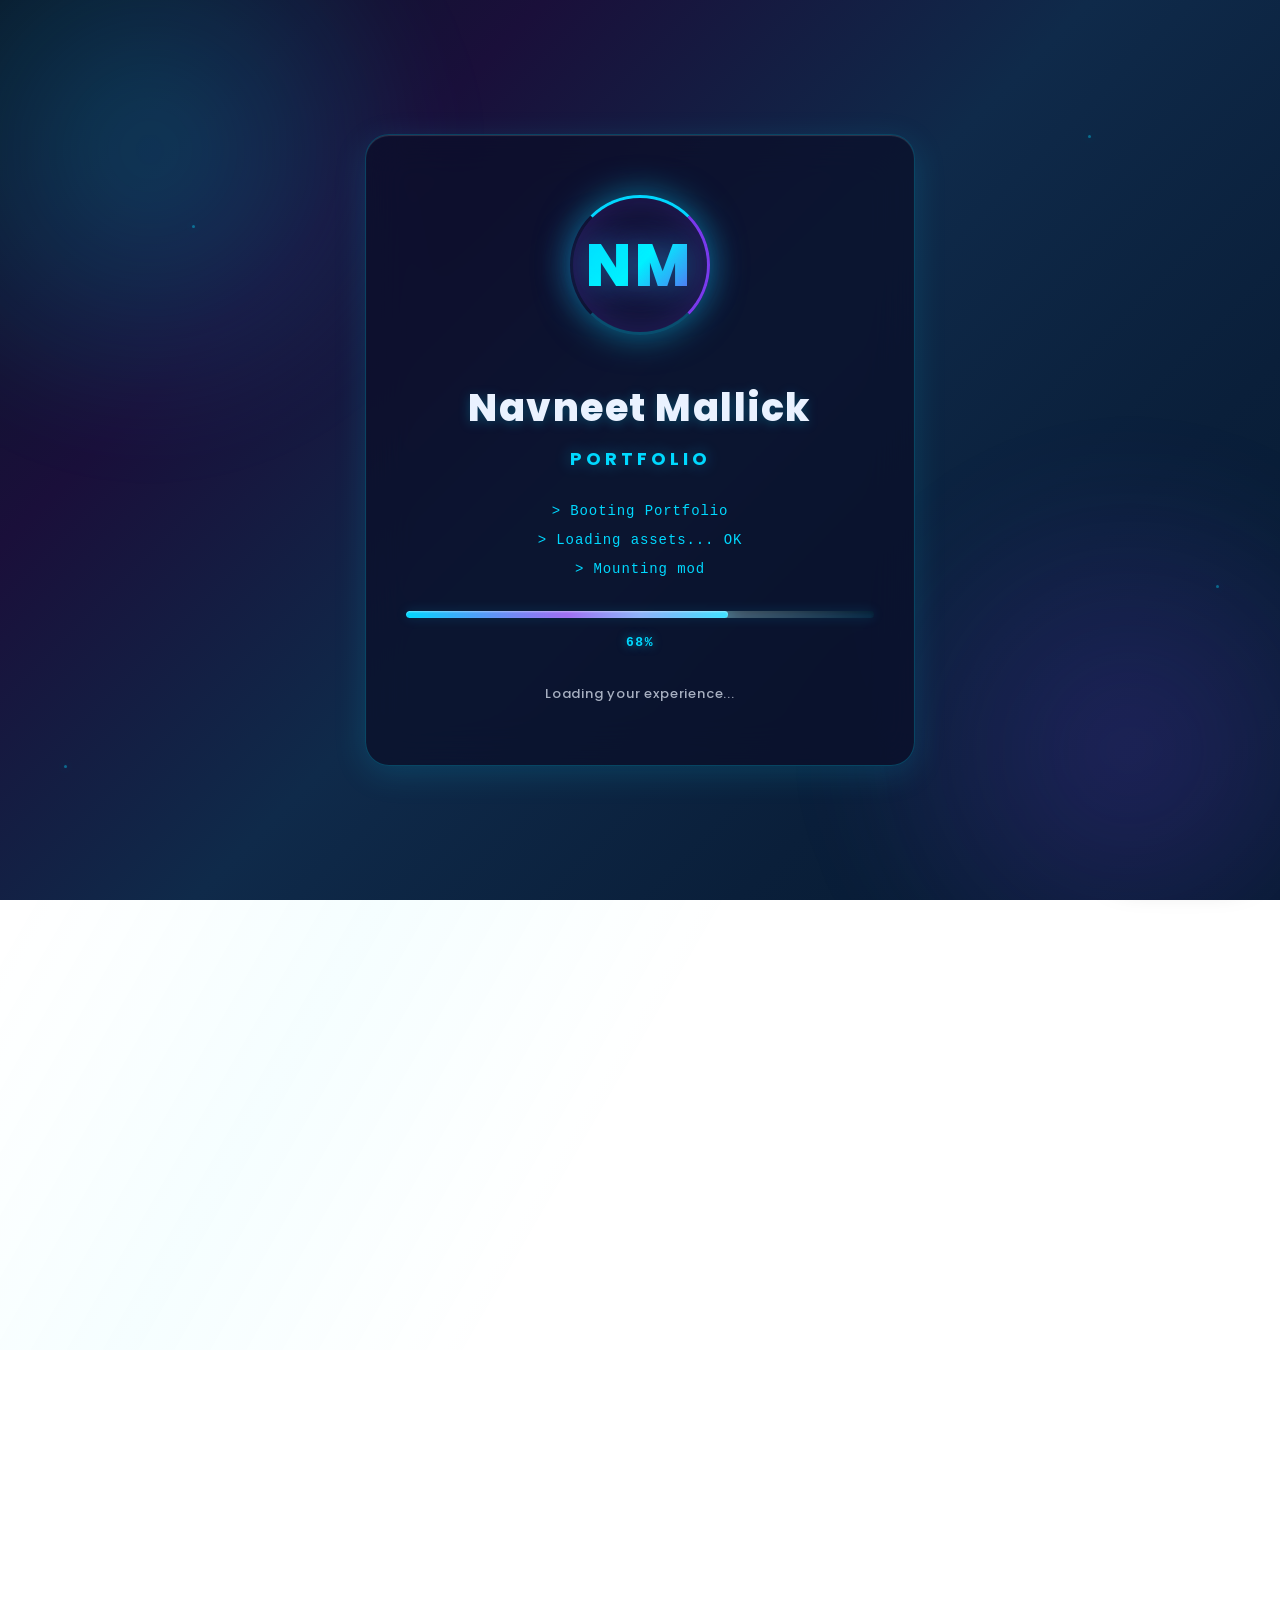
==== commit 26ae6b53: "Update index.html" ====
--- a/index.html
+++ b/index.html
@@ -1422,14 +1422,14 @@
  <div class="testimonial-card">
       <div class="testimonial-circle">
         <div class="testimonial-avatar" style="background: linear-gradient(135deg, #4facfe 0%, #00f2fe 100%); width:90px; height:90px; border-radius:50%; overflow:hidden; display:flex; align-items:center; justify-content:center; flex-shrink:0; margin: 0 auto;">
-          <img src="Testimonials/Parth.jpeg" alt="Praful" style="width:100%; height:100%; object-fit:cover; object-position:center top; border-radius:50%; display:block;" loading="lazy" onerror="this.style.display='none'; this.parentElement.innerHTML+='<span style=\'font-size:32px;font-weight:500;color:white;display:flex;align-items:center;justify-content:center;width:100%;height:100%;\'>P</span>';">
+          <img src="Testimonials/Parth.jpeg" alt="Parth" style="width:100%; height:100%; object-fit:cover; object-position:center top; border-radius:50%; display:block;" loading="lazy" onerror="this.style.display='none'; this.parentElement.innerHTML+='<span style=\'font-size:32px;font-weight:500;color:white;display:flex;align-items:center;justify-content:center;width:100%;height:100%;\'>P</span>';">
         </div>
         <div class="testimonial-content">
           <div class="quote-icon"><i class="fas fa-quote-left"></i></div>
-          <p class="testimonial-text">"He gave me a chance to collaborate on his GrooveBox Project and add some songs.He is the best brother I have "</p>
+          <p class="testimonial-text">"He gave me a chance to collaborate on his GrooveBox Project and I helped him add some more songs.He is the best brother out there "</p>
           <div class="testimonial-info">
             <h3>Parth</h3>
-            <p class="testimonial-role">Brotherp>
+            <p class="testimonial-role">Brother<p>
           </div>
           <div class="testimonial-rating">
             <i class="fas fa-star"></i><i class="fas fa-star"></i><i class="fas fa-star"></i><i class="fas fa-star"></i><i class="fas fa-star"></i>
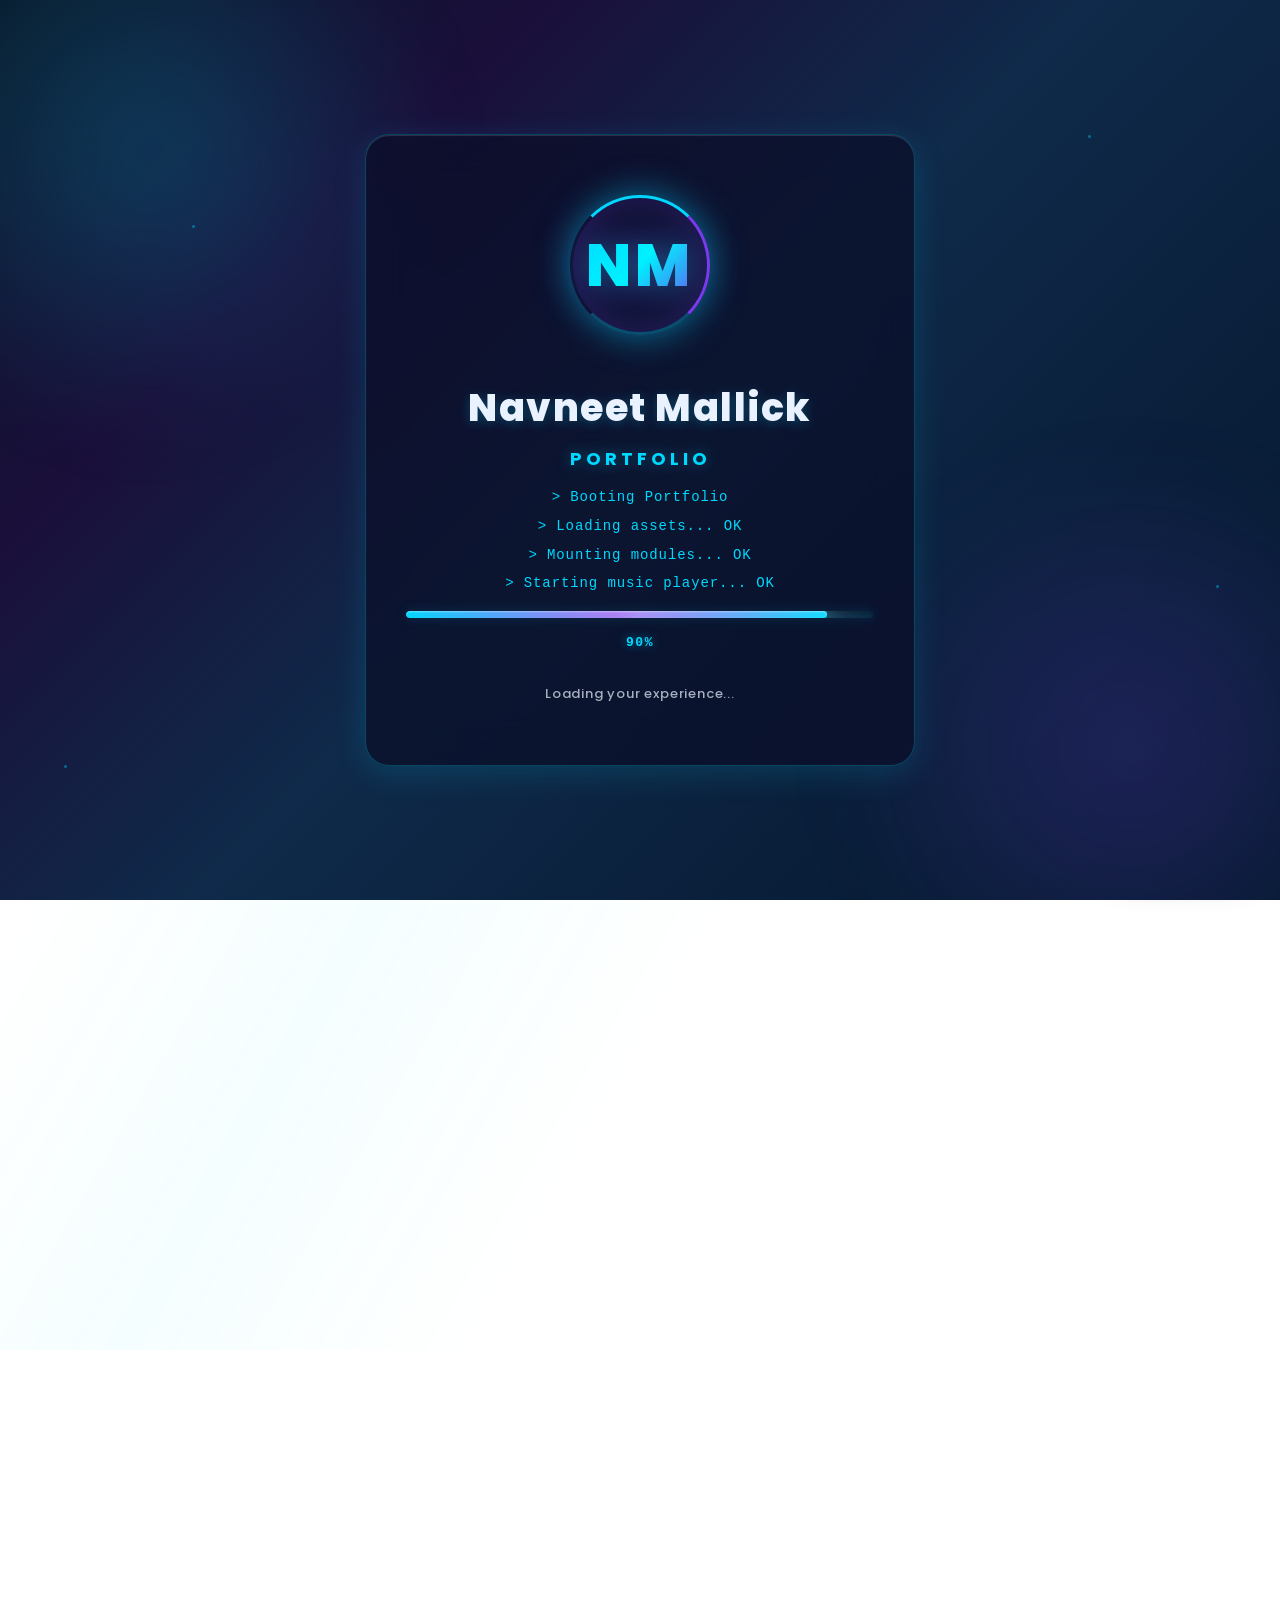
==== commit 8a176641: "Update index.html" ====
--- a/index.html
+++ b/index.html
@@ -1419,24 +1419,7 @@
       <i class="fas fa-chevron-right"></i>
     </button>
   </div>
- <div class="testimonial-card">
-      <div class="testimonial-circle">
-        <div class="testimonial-avatar" style="background: linear-gradient(135deg, #4facfe 0%, #00f2fe 100%); width:90px; height:90px; border-radius:50%; overflow:hidden; display:flex; align-items:center; justify-content:center; flex-shrink:0; margin: 0 auto;">
-          <img src="Testimonials/Parth.jpeg" alt="Parth" style="width:100%; height:100%; object-fit:cover; object-position:center top; border-radius:50%; display:block;" loading="lazy" onerror="this.style.display='none'; this.parentElement.innerHTML+='<span style=\'font-size:32px;font-weight:500;color:white;display:flex;align-items:center;justify-content:center;width:100%;height:100%;\'>P</span>';">
-        </div>
-        <div class="testimonial-content">
-          <div class="quote-icon"><i class="fas fa-quote-left"></i></div>
-          <p class="testimonial-text">"He gave me a chance to collaborate on his GrooveBox Project and I helped him add some more songs.He is the best brother out there "</p>
-          <div class="testimonial-info">
-            <h3>Parth</h3>
-            <p class="testimonial-role">Brother<p>
-          </div>
-          <div class="testimonial-rating">
-            <i class="fas fa-star"></i><i class="fas fa-star"></i><i class="fas fa-star"></i><i class="fas fa-star"></i><i class="fas fa-star"></i>
-          </div>
-        </div>
-      </div>
-    </div>
+
   <div class="testimonials-scroll">
     <div class="testimonial-card">
       <div class="testimonial-circle">
@@ -1506,6 +1489,25 @@
           <div class="testimonial-info">
             <h3>Nirmal</h3>
             <p class="testimonial-role">Project Collaborator</p>
+          </div>
+          <div class="testimonial-rating">
+            <i class="fas fa-star"></i><i class="fas fa-star"></i><i class="fas fa-star"></i><i class="fas fa-star"></i><i class="fas fa-star"></i>
+          </div>
+        </div>
+      </div>
+    </div>
+    
+     <div class="testimonial-card">
+      <div class="testimonial-circle">
+        <div class="testimonial-avatar" style="background: linear-gradient(135deg, #4facfe 0%, #00f2fe 100%); width:90px; height:90px; border-radius:50%; overflow:hidden; display:flex; align-items:center; justify-content:center; flex-shrink:0; margin: 0 auto;">
+          <img src="Testimonials/Parth.jpeg" alt="Parth" style="width:100%; height:100%; object-fit:cover; object-position:center top; border-radius:50%; display:block;" loading="lazy" onerror="this.style.display='none'; this.parentElement.innerHTML+='<span style=\'font-size:32px;font-weight:500;color:white;display:flex;align-items:center;justify-content:center;width:100%;height:100%;\'>P</span>';">
+        </div>
+        <div class="testimonial-content">
+          <div class="quote-icon"><i class="fas fa-quote-left"></i></div>
+          <p class="testimonial-text">"He gave me a chance to collaborate on his GrooveBox Project and I helped him add some more songs.He is the best brother out there "</p>
+          <div class="testimonial-info">
+            <h3>Parth</h3>
+            <p class="testimonial-role">Brother<p>
           </div>
           <div class="testimonial-rating">
             <i class="fas fa-star"></i><i class="fas fa-star"></i><i class="fas fa-star"></i><i class="fas fa-star"></i><i class="fas fa-star"></i>
